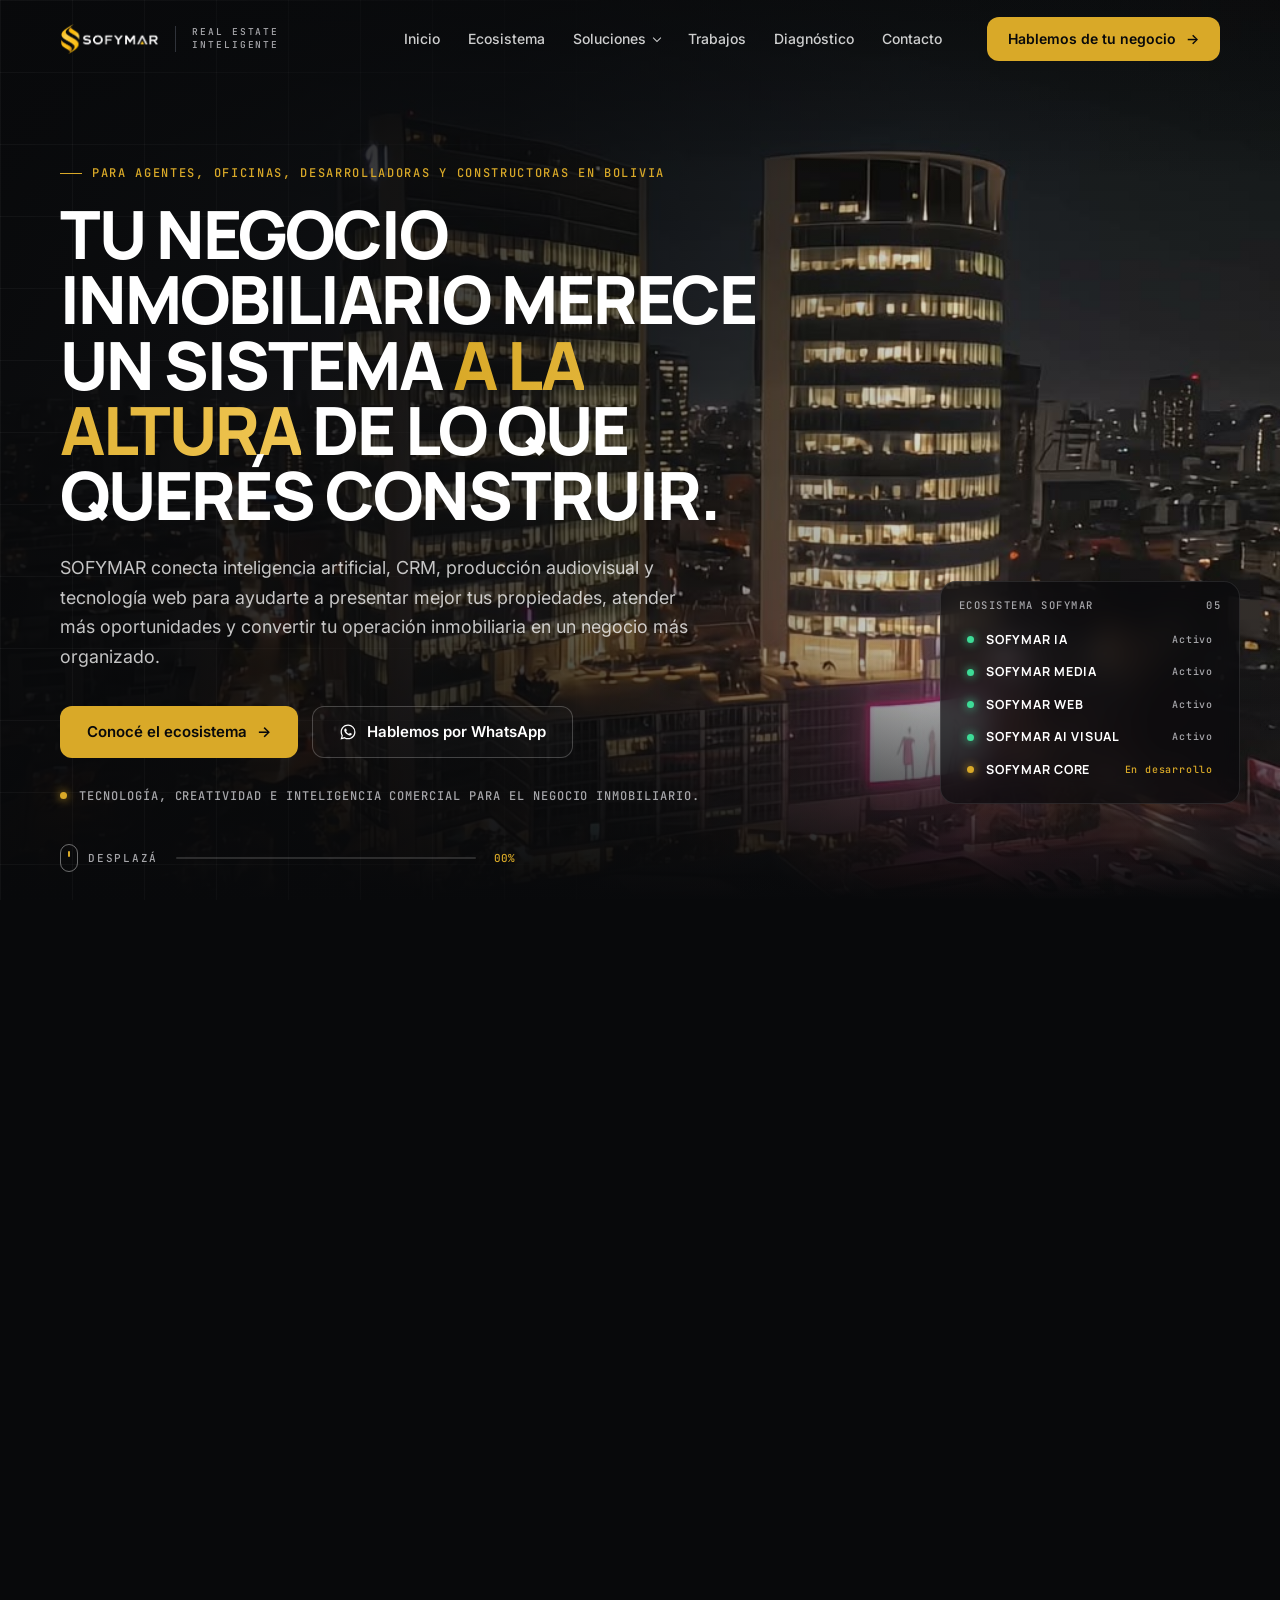
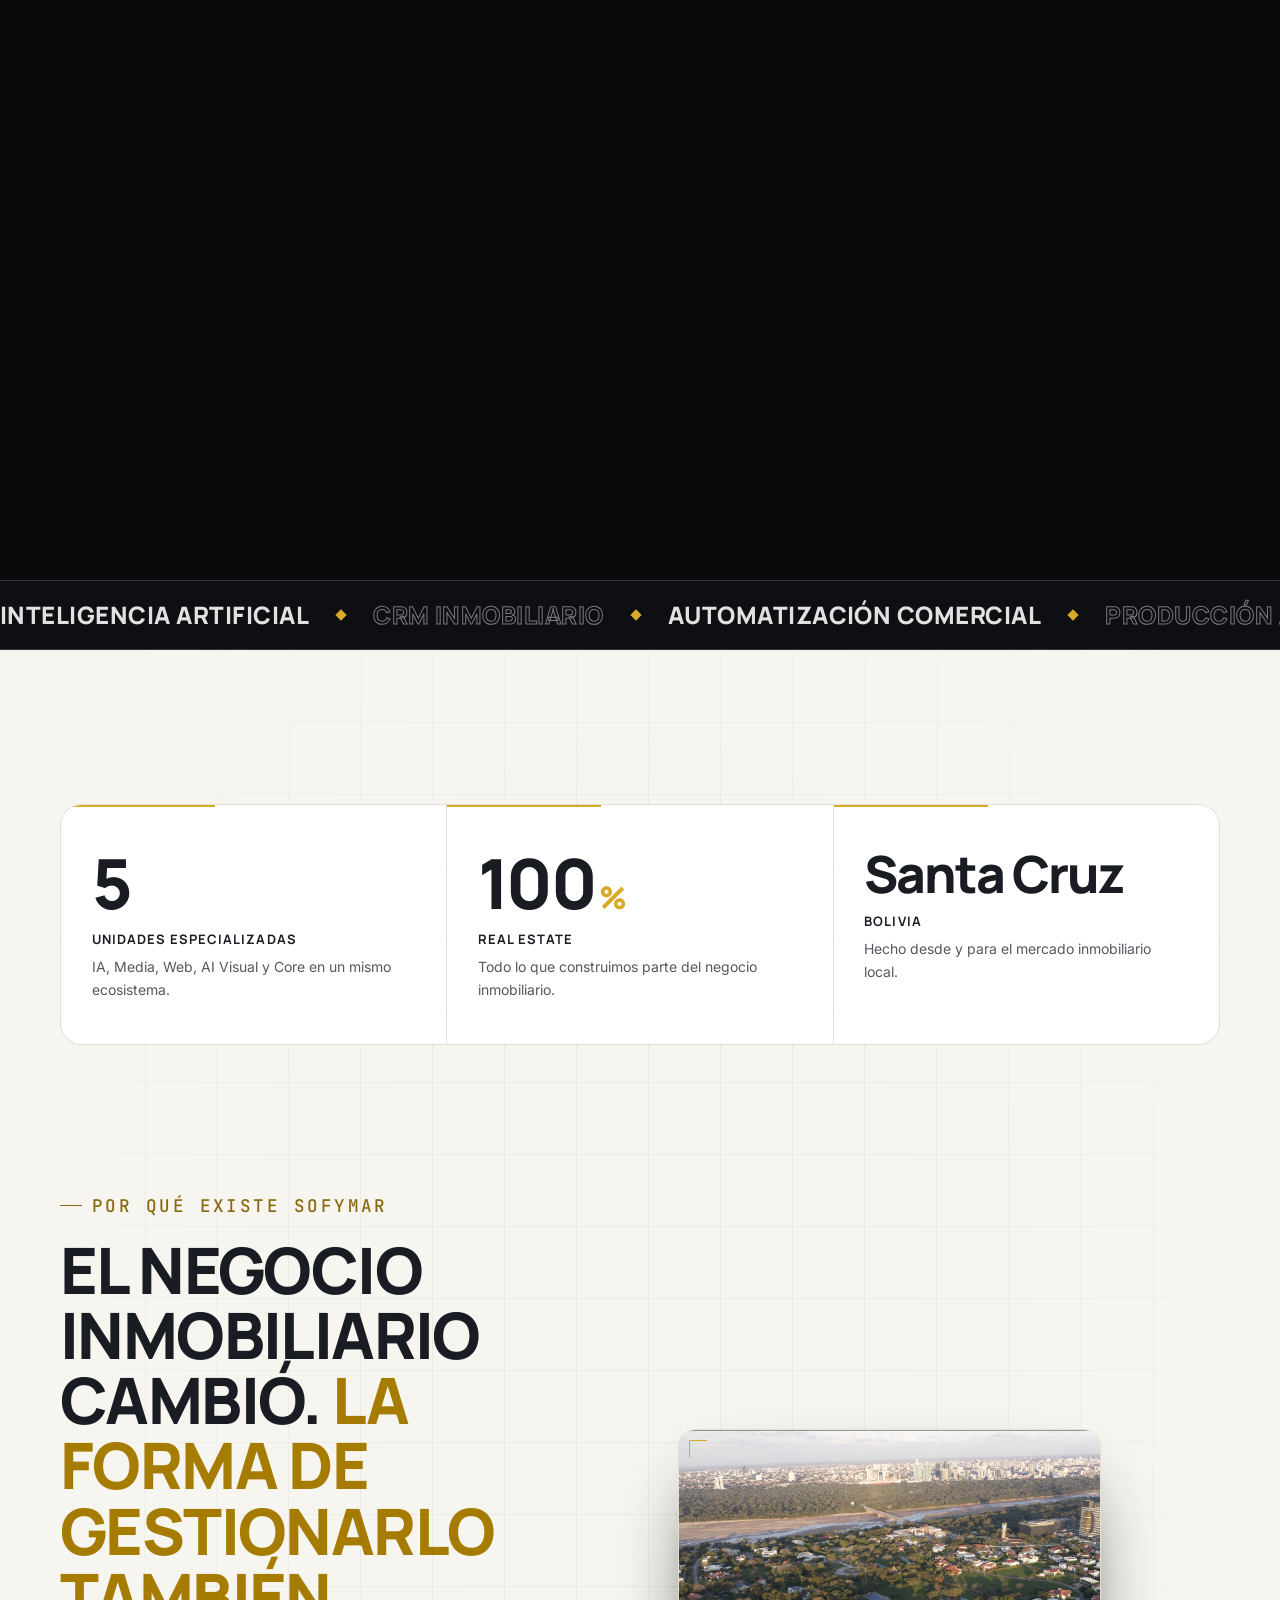
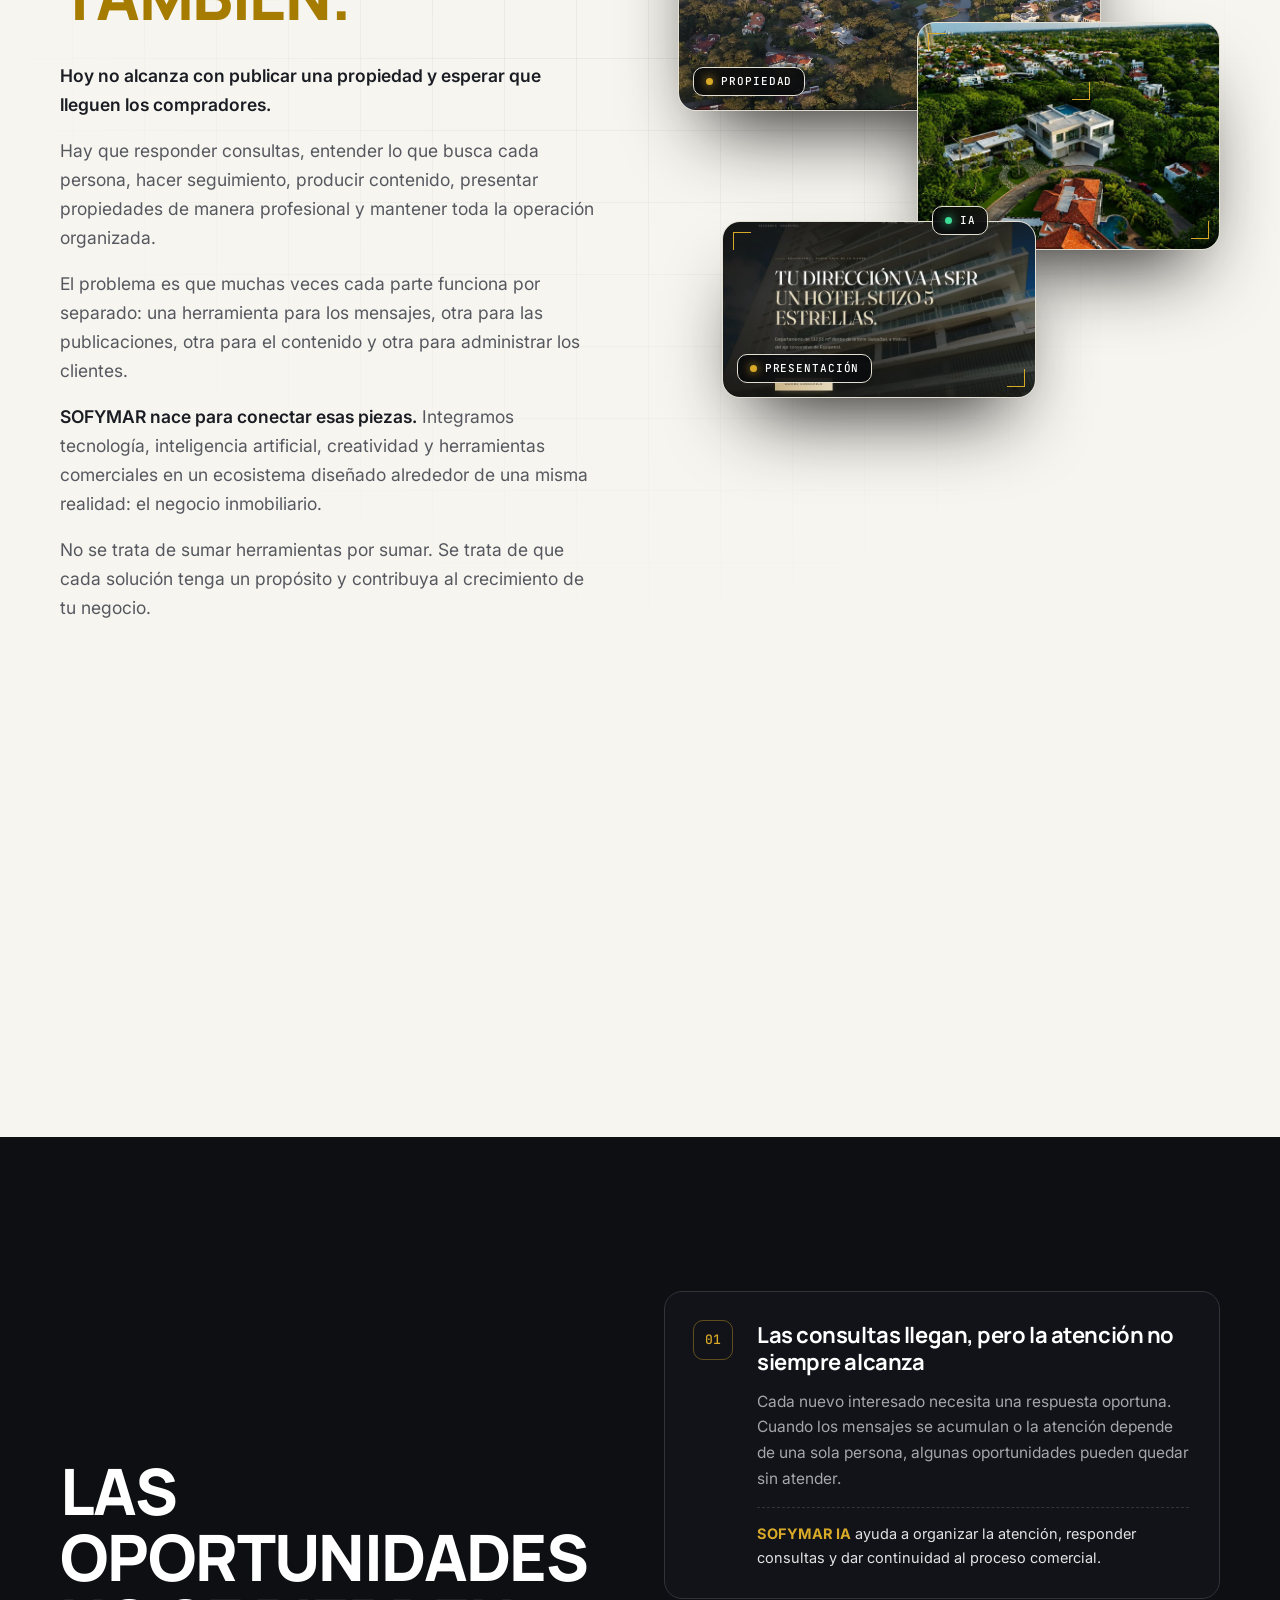
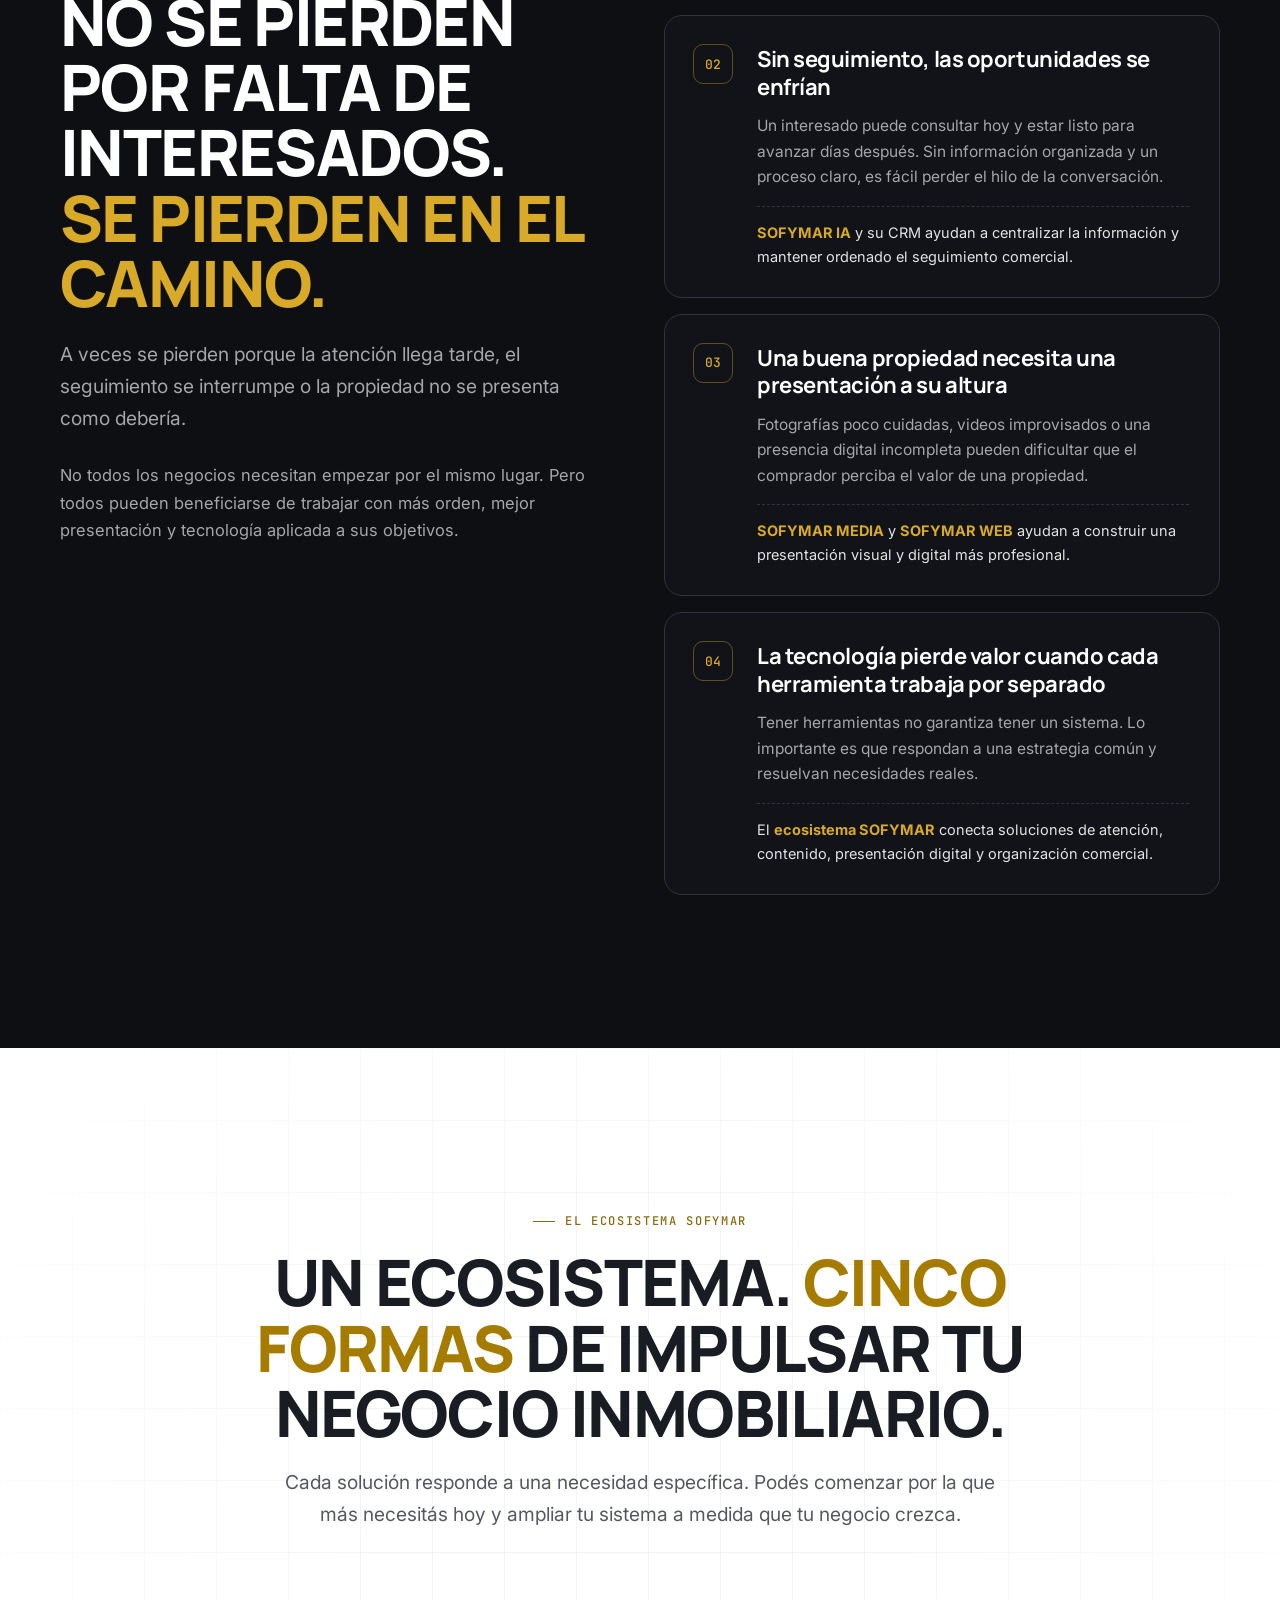
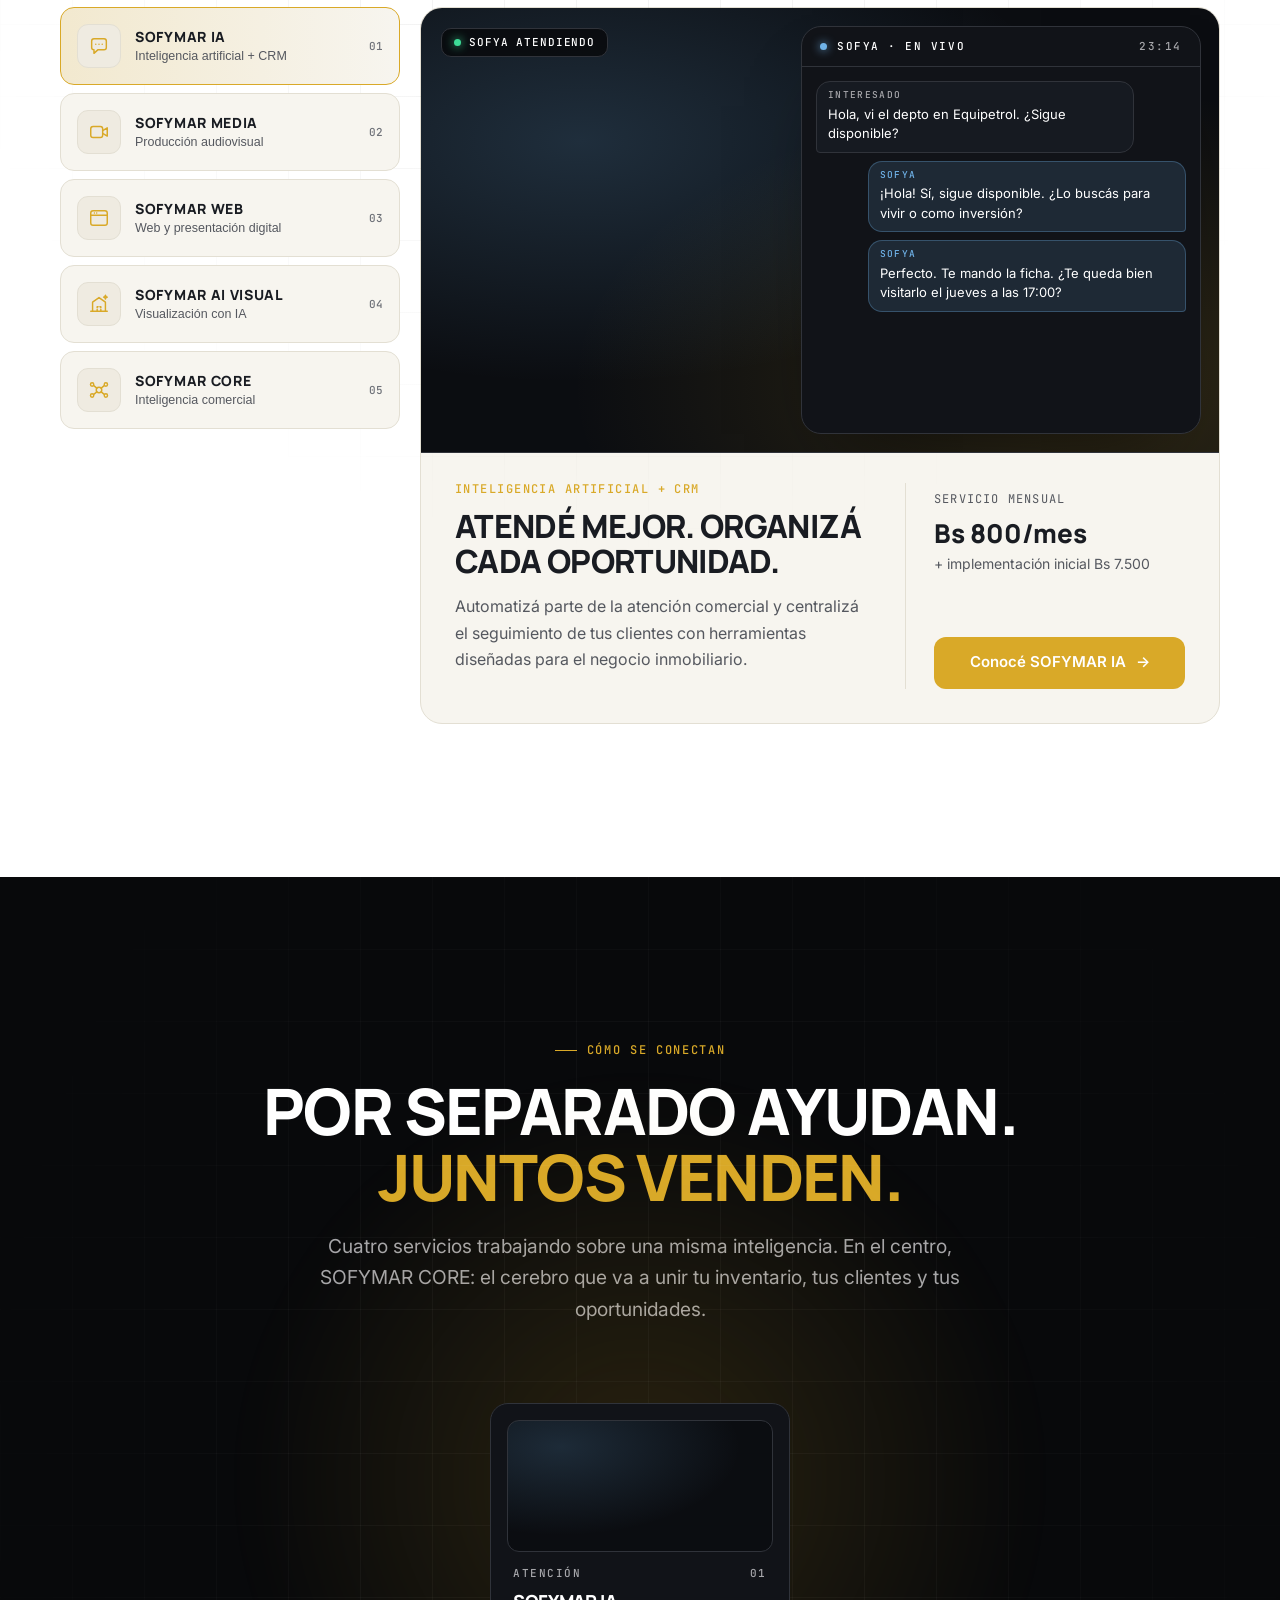
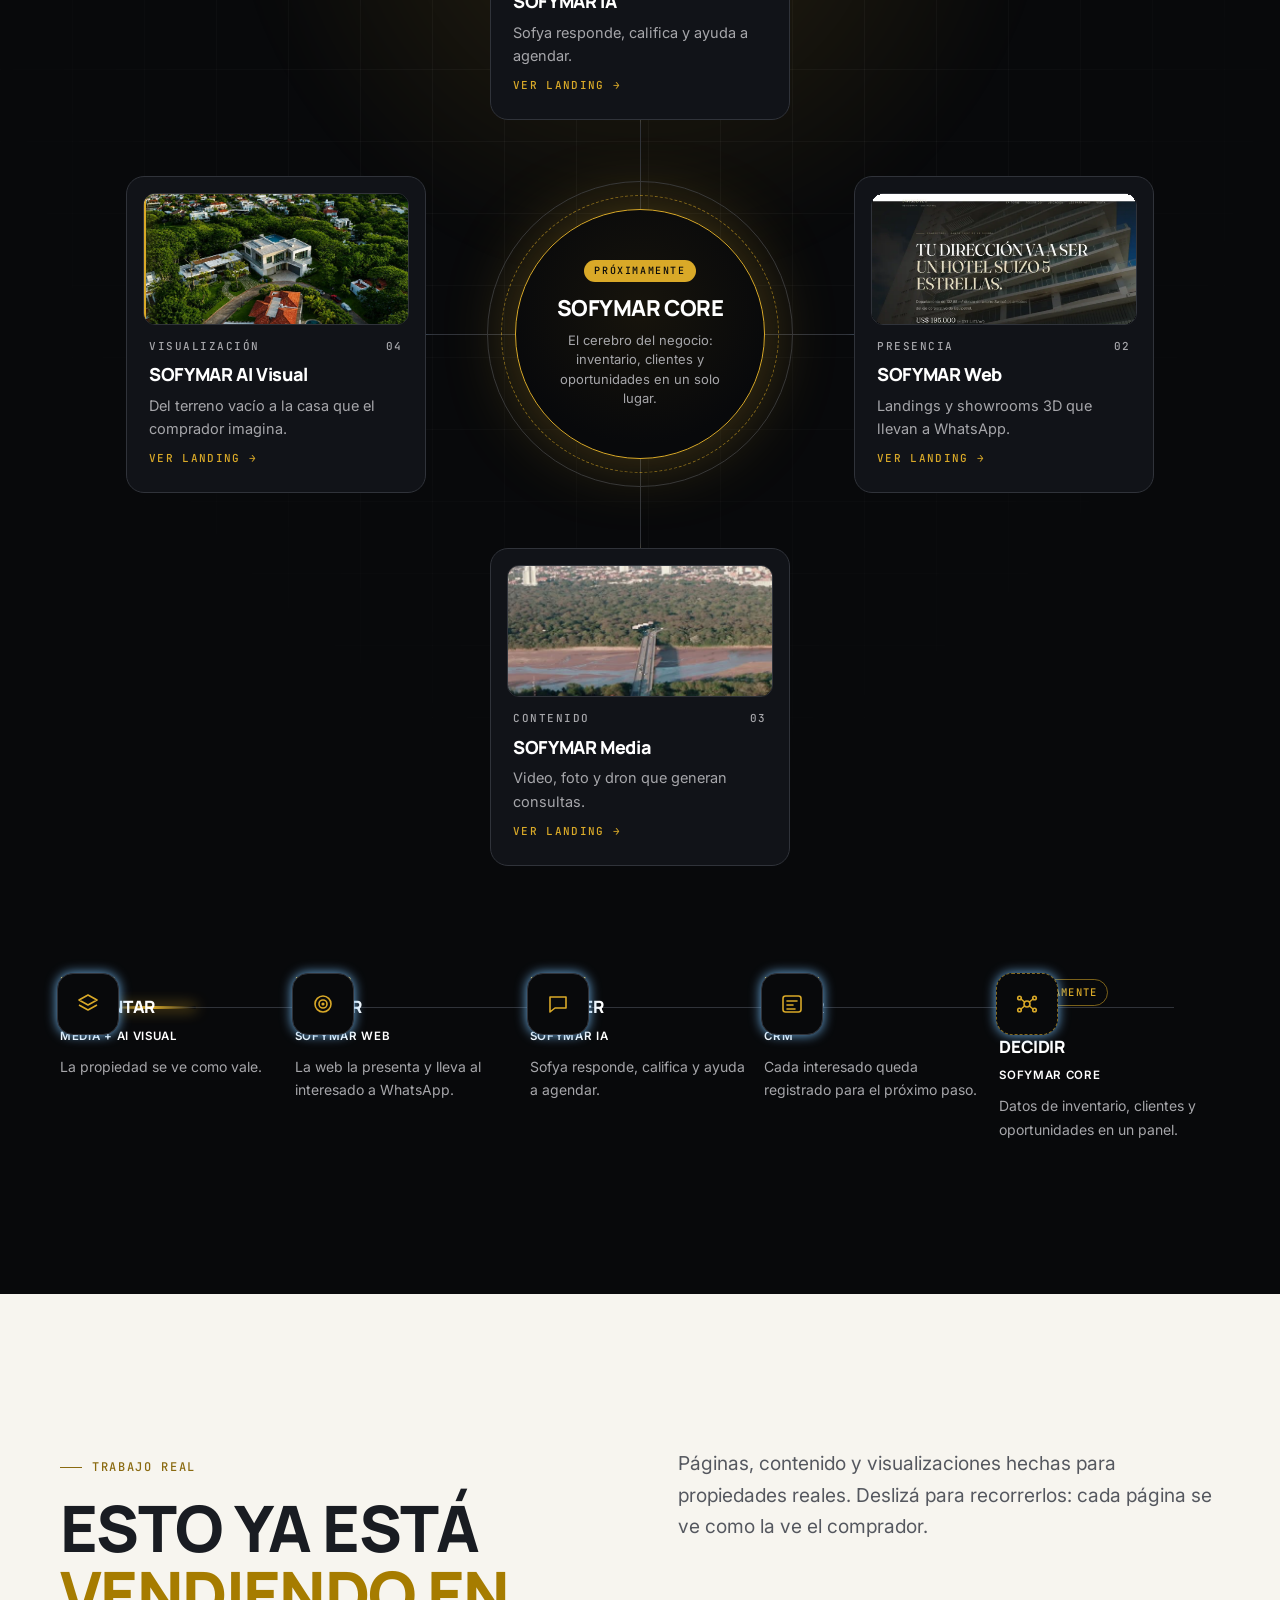
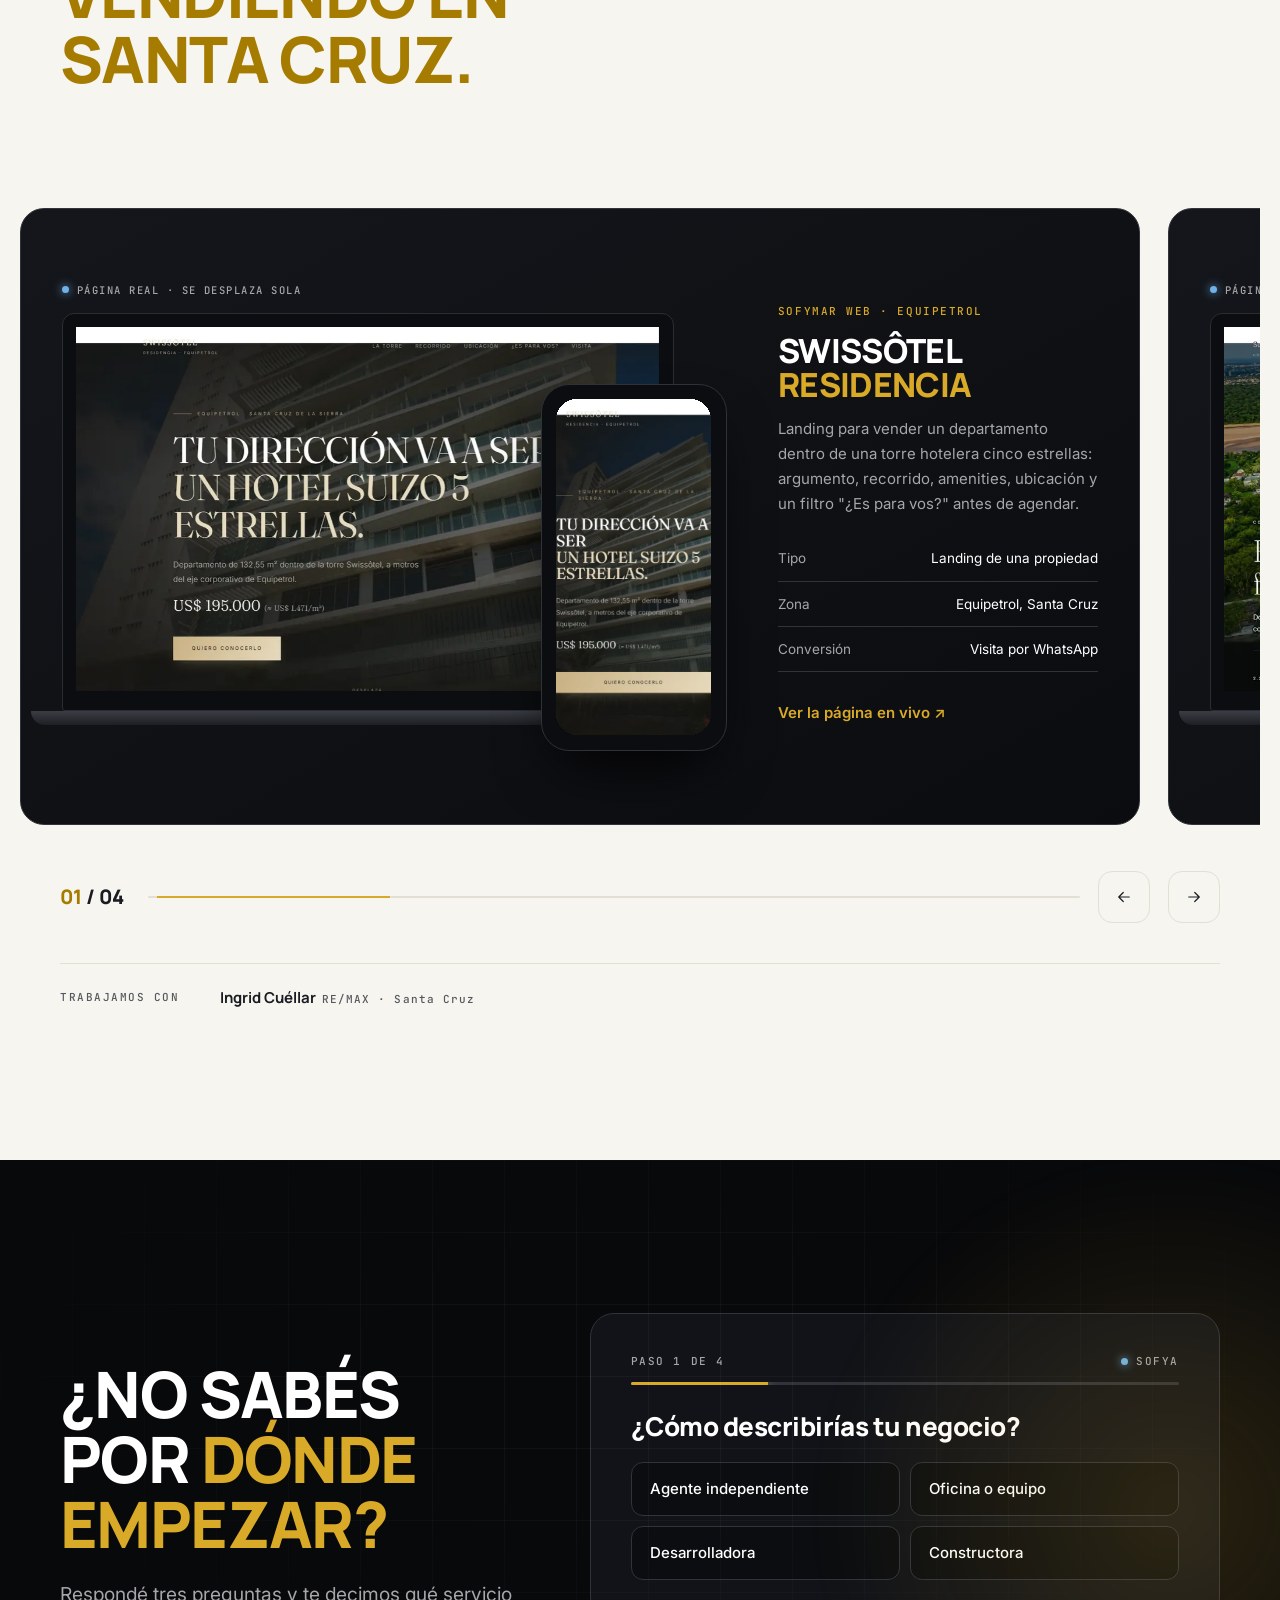
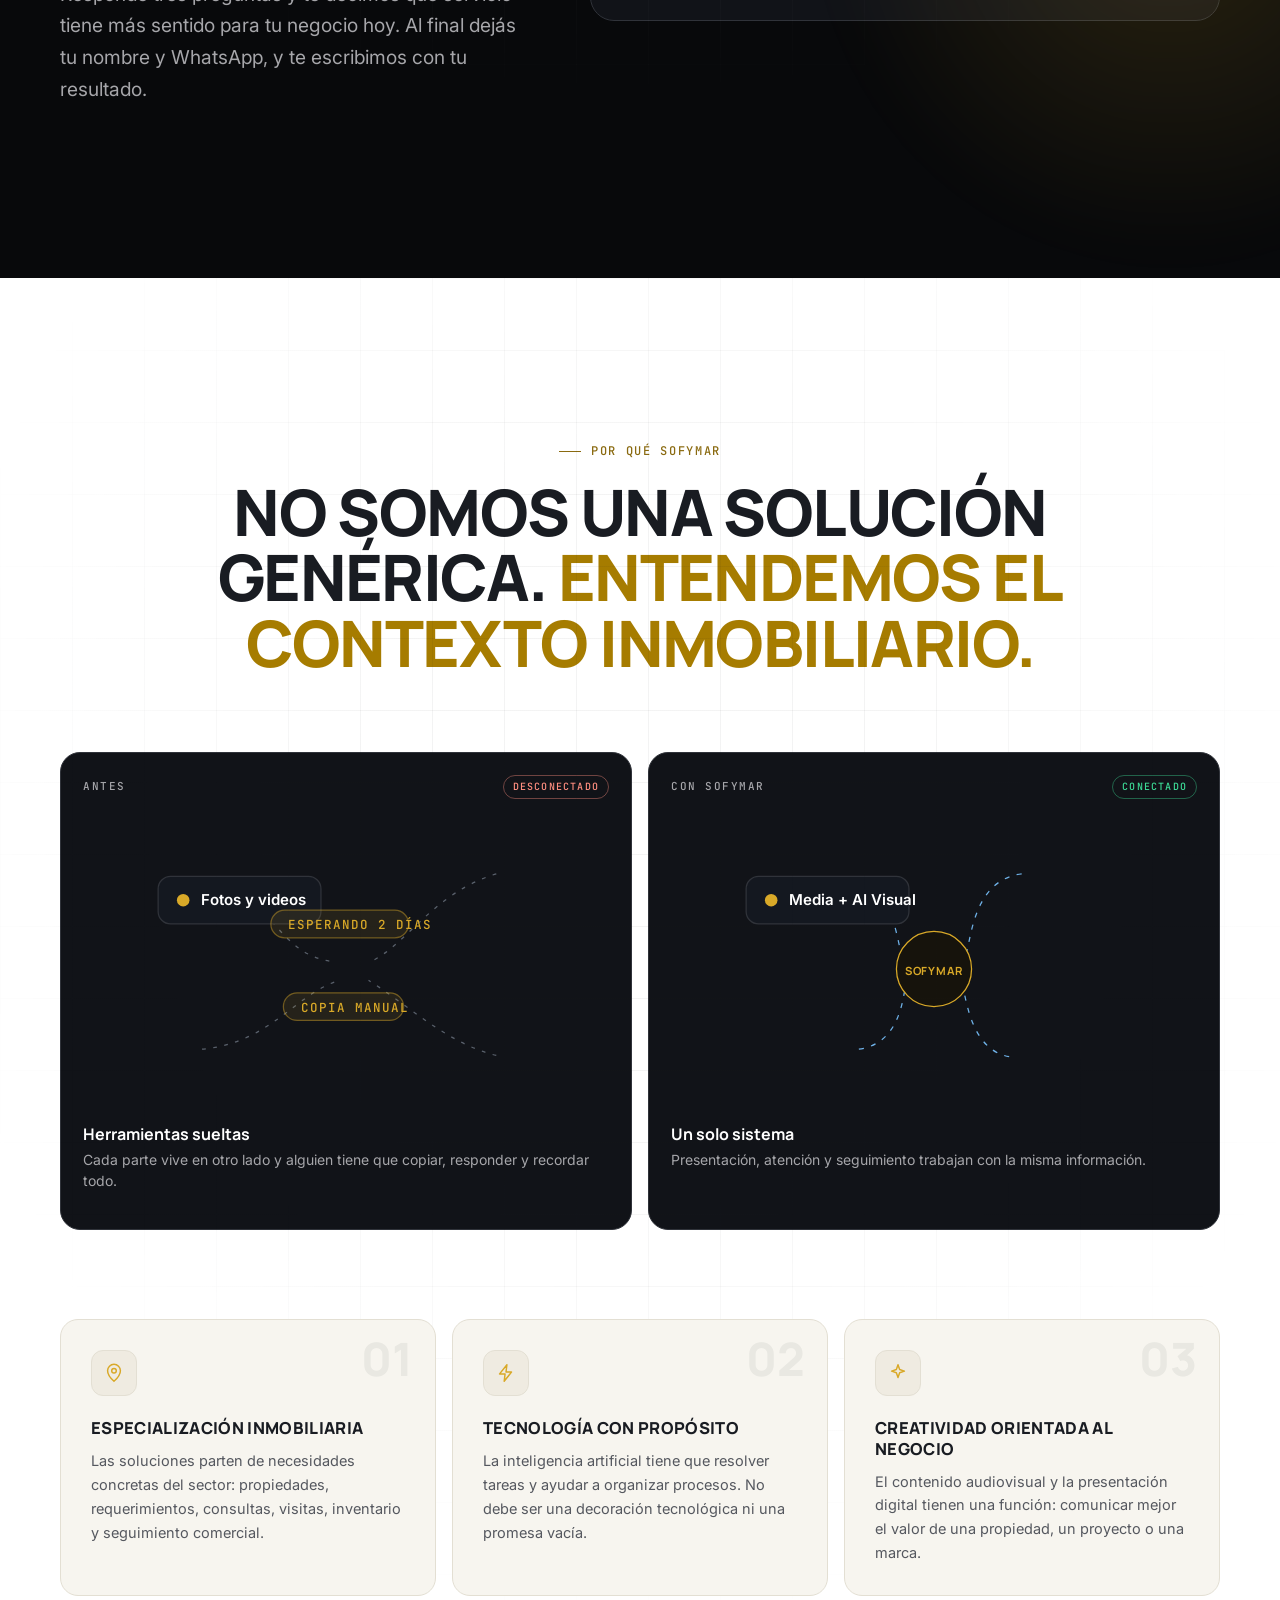
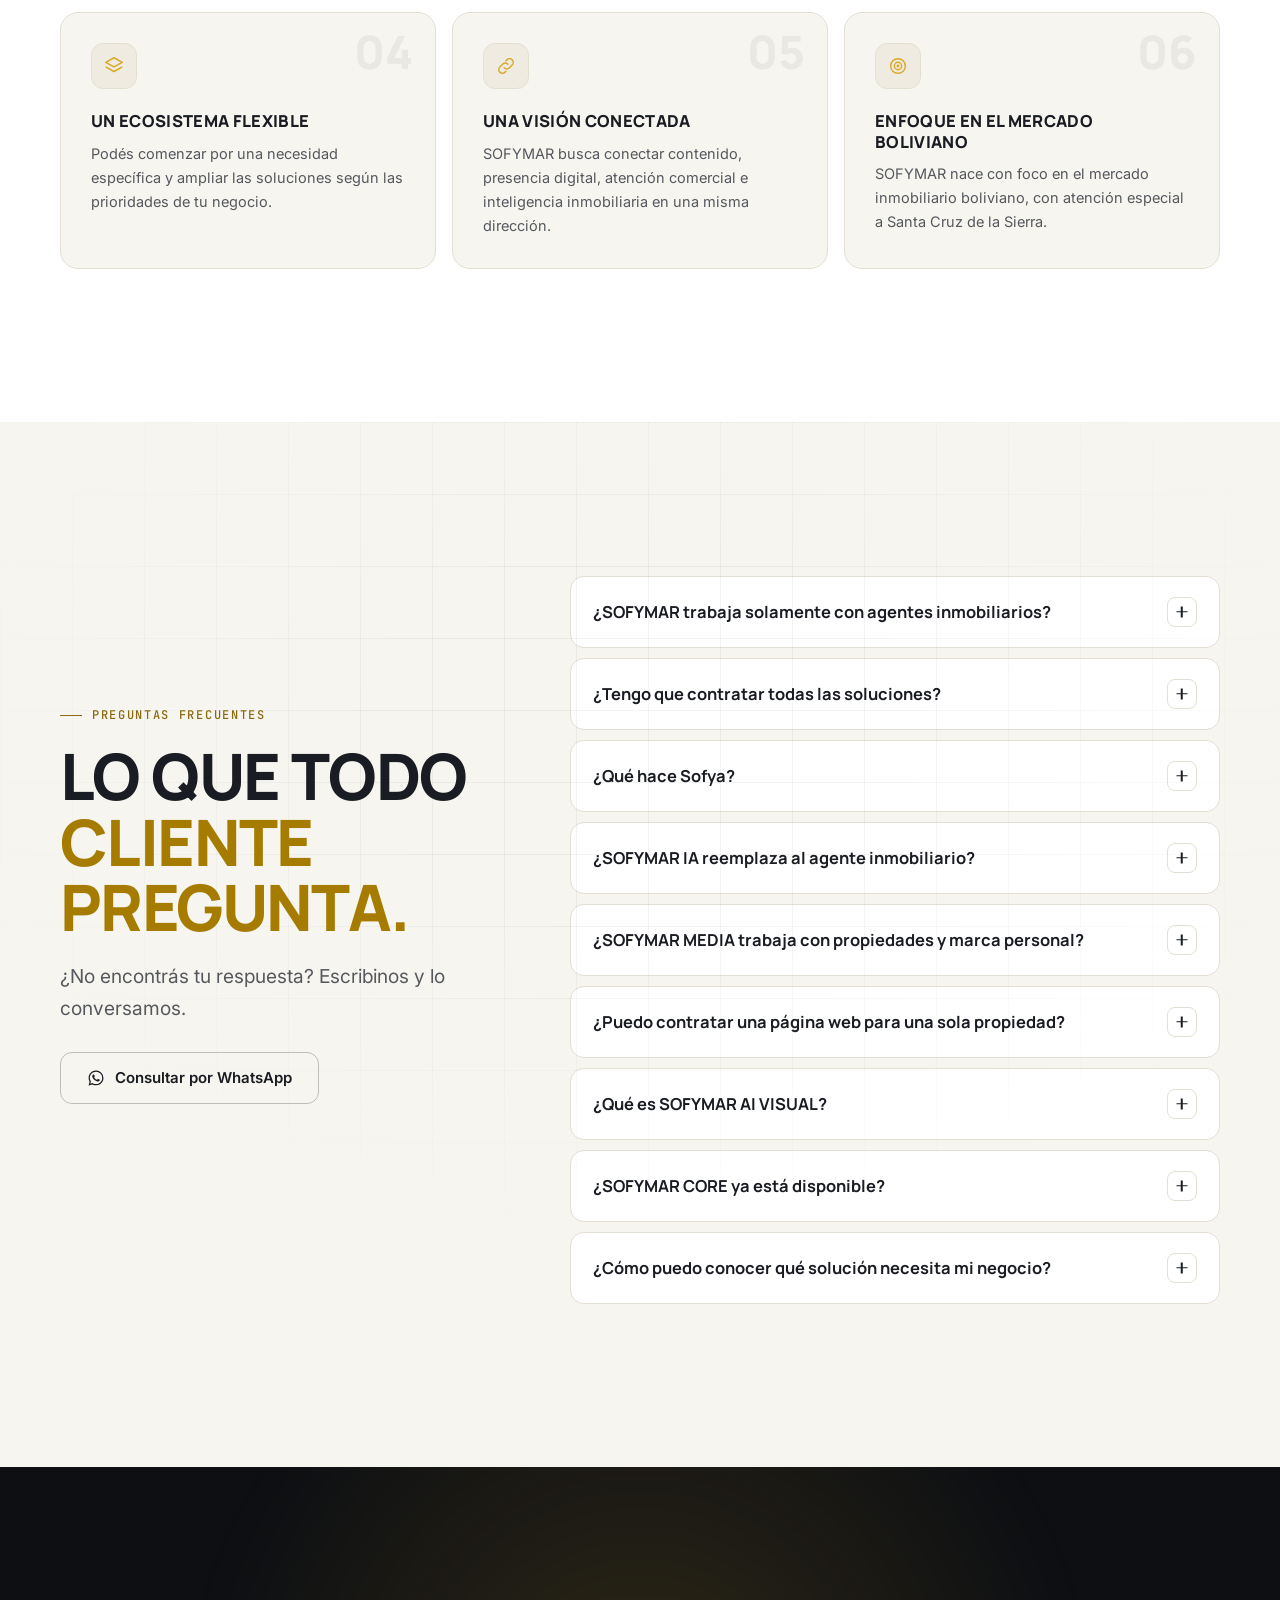
==== index.html @ 745413d5 "Actualiza el sitio y los archivos de la web SOFYMAR Co-Authored-By: Claude Sonnet 5.5 <noreply@anthr" ====
<!doctype html>
<html lang="es-BO">
<head>
<meta name="robots" content="noindex, nofollow">
<meta charset="utf-8">
<meta name="viewport" content="width=device-width, initial-scale=1">
<title>SOFYMAR | Inteligencia Artificial, Marketing y Tecnología Inmobiliaria</title>
<meta name="description" content="Descubrí SOFYMAR: inteligencia artificial, CRM, producción audiovisual, páginas web y soluciones digitales para agentes, oficinas y desarrolladoras inmobiliarias en Bolivia.">
<meta name="theme-color" content="#08090B">
<link rel="icon" type="image/png" href="assets/favicon.png">
<link rel="apple-touch-icon" href="assets/apple-touch-icon.png">
<meta property="og:type" content="website">
<meta property="og:locale" content="es_BO">
<meta property="og:site_name" content="SOFYMAR">
<meta property="og:title" content="SOFYMAR | Inteligencia Artificial, Marketing y Tecnología Inmobiliaria">
<meta property="og:description" content="Descubrí SOFYMAR: inteligencia artificial, CRM, producción audiovisual, páginas web y soluciones digitales para agentes, oficinas y desarrolladoras inmobiliarias en Bolivia.">
<meta property="og:image" content="assets/og-sofymar.jpg">
<meta name="twitter:card" content="summary_large_image">
<!-- PENDIENTE: con dominio, agregar <link rel="canonical"> y og:url; og:image absoluta -->
<link rel="preconnect" href="https://fonts.googleapis.com">
<link rel="preconnect" href="https://fonts.gstatic.com" crossorigin>
<link href="https://fonts.googleapis.com/css2?family=Inter:wght@400;500;600&family=JetBrains+Mono:wght@500&family=Manrope:wght@500;600;700;800&display=swap" rel="stylesheet">
<link rel="stylesheet" href="assets/sofymar-v2.css">
<link rel="stylesheet" href="assets/sofymar-extra.css">
<link rel="preload" as="image" href="assets/hero-edificio-poster.jpg">
</head>
<body>
<a class="skip" href="#contenido">Saltar al contenido</a>
<svg width="0" height="0" style="position:absolute" aria-hidden="true"><defs>
  <symbol id="i-wa" viewBox="0 0 24 24"><path fill="currentColor" d="M12.04 2C6.58 2 2.13 6.45 2.13 11.91c0 1.75.46 3.45 1.32 4.95L2.05 22l5.25-1.38a9.9 9.9 0 0 0 4.74 1.21h.01c5.46 0 9.91-4.45 9.91-9.91A9.85 9.85 0 0 0 12.04 2Zm0 18.15h-.01a8.2 8.2 0 0 1-4.19-1.150l-.3-.18-3.12.82.83-3.04-.2-.31a8.23 8.23 0 0 1-1.26-4.38c0-4.54 3.7-8.24 8.25-8.24a8.2 8.2 0 0 1 8.24 8.25c0 4.54-3.7 8.23-8.24 8.23Zm4.52-6.16c-.25-.12-1.47-.72-1.690-.81-.23-.08-.39-.12-.56.12-.17.25-.64.81-.78.97-.14.17-.29.19-.54.06-.25-.12-1.05-.39-1.99-1.23-.74-.66-1.23-1.47-1.38-1.72-.14-.25-.02-.38.11-.51.11-.11.25-.29.37-.43.12-.15.17-.25.25-.41.08-.17.04-.31-.02-.43-.06-.12-.56-1.34-.76-1.84-.2-.48-.41-.42-.56-.43h-.48a.92.92 0 0 0-.66.31c-.23.25-.87.85-.87 2.07 0 1.22.89 2.4 1.01 2.56.12.17 1.75 2.67 4.24 3.74.59.26 1.050.41 1.41.52.59.19 1.13.16 1.56.1.48-.07 1.47-.6 1.67-1.18.21-.58.21-1.07.14-1.18-.06-.1-.22-.16-.47-.29Z"/></symbol>
  <symbol id="i-check" viewBox="0 0 24 24"><path fill="none" stroke="currentColor" stroke-width="2" stroke-linecap="round" stroke-linejoin="round" d="m5 12.5 4.2 4.2L19 7"/></symbol>
  <symbol id="i-x" viewBox="0 0 24 24"><path fill="none" stroke="currentColor" stroke-width="2" stroke-linecap="round" d="M7 7l10 10M17 7 7 17"/></symbol>
  <symbol id="i-ia" viewBox="0 0 24 24"><g fill="none" stroke="currentColor" stroke-width="1.6" stroke-linecap="round" stroke-linejoin="round"><path d="M4 6.5A2.5 2.5 0 0 1 6.5 4h11A2.5 2.5 0 0 1 20 6.5v7a2.5 2.5 0 0 1-2.5 2.5H11l-4.5 4v-4A2.5 2.5 0 0 1 4 13.5Z"/><path d="M8.5 10h.01M12 10h.01M15.5 10h.01"/></g></symbol>
  <symbol id="i-media" viewBox="0 0 24 24"><g fill="none" stroke="currentColor" stroke-width="1.6" stroke-linecap="round" stroke-linejoin="round"><rect x="3" y="6" width="13" height="12" rx="2.5"/><path d="m16 10.5 5-3v9l-5-3"/></g></symbol>
  <symbol id="i-web" viewBox="0 0 24 24"><g fill="none" stroke="currentColor" stroke-width="1.6" stroke-linecap="round" stroke-linejoin="round"><rect x="3" y="4" width="18" height="16" rx="2.5"/><path d="M3 9h18M7 6.5h.01M9.5 6.5h.01"/></g></symbol>
  <symbol id="i-visual" viewBox="0 0 24 24"><g fill="none" stroke="currentColor" stroke-width="1.6" stroke-linecap="round" stroke-linejoin="round"><path d="M3 20h18M5 20V10l7-5 7 5v10"/><path d="M10 20v-5h4v5" stroke-dasharray="2 2"/><path d="M19 2.5l.6 1.4 1.4.6-1.4.6-.6 1.4-.6-1.4L17 4.5l1.4-.6Z"/></g></symbol>
  <symbol id="i-core" viewBox="0 0 24 24"><g fill="none" stroke="currentColor" stroke-width="1.6" stroke-linecap="round" stroke-linejoin="round"><circle cx="12" cy="12" r="3"/><circle cx="4.5" cy="6" r="1.8"/><circle cx="19.5" cy="6" r="1.8"/><circle cx="4.5" cy="18" r="1.8"/><circle cx="19.5" cy="18" r="1.8"/><path d="m6 7 3.6 3M18 7l-3.6 3M6 17l3.6-3M18 17l-3.6-3"/></g></symbol>
  <symbol id="i-shield" viewBox="0 0 24 24"><g fill="none" stroke="currentColor" stroke-width="1.6" stroke-linecap="round" stroke-linejoin="round"><path d="M12 3 5 6v5.5c0 4.3 3 7.7 7 9.5 4-1.8 7-5.2 7-9.5V6Z"/><path d="m9 12 2 2 4-4"/></g></symbol>
  <symbol id="i-land" viewBox="0 0 24 24"><g fill="none" stroke="currentColor" stroke-width="1.6" stroke-linecap="round" stroke-linejoin="round"><path d="M3 19 9 9l4 6 3-4 5 8Z"/><circle cx="17" cy="6" r="2"/></g></symbol>
  <symbol id="i-sofa" viewBox="0 0 24 24"><g fill="none" stroke="currentColor" stroke-width="1.6" stroke-linecap="round" stroke-linejoin="round"><path d="M5 11V8a3 3 0 0 1 3-3h8a3 3 0 0 1 3 3v3"/><path d="M3 13a2 2 0 0 1 4 0v2h10v-2a2 2 0 0 1 4 0v5H3Z"/><path d="M5 18v2M19 18v2"/></g></symbol>
  <symbol id="i-proj" viewBox="0 0 24 24"><g fill="none" stroke="currentColor" stroke-width="1.6" stroke-linecap="round" stroke-linejoin="round"><path d="M4 20V8l8-4 8 4v12"/><path d="M4 20h16M9 20v-6h6v6M8 10h.01M12 10h.01M16 10h.01"/></g></symbol>
  <symbol id="i-target" viewBox="0 0 24 24"><g fill="none" stroke="currentColor" stroke-width="1.6"><circle cx="12" cy="12" r="8"/><circle cx="12" cy="12" r="4"/><circle cx="12" cy="12" r=".8" fill="currentColor"/></g></symbol>
  <symbol id="i-bolt" viewBox="0 0 24 24"><path fill="none" stroke="currentColor" stroke-width="1.6" stroke-linejoin="round" d="M13 3 5 13h6l-1 8 8-10h-6Z"/></symbol>
  <symbol id="i-spark" viewBox="0 0 24 24"><path fill="none" stroke="currentColor" stroke-width="1.6" stroke-linejoin="round" d="M12 3l1.8 5.2L19 10l-5.2 1.8L12 17l-1.8-5.2L5 10l5.2-1.8Z"/></symbol>
  <symbol id="i-layers" viewBox="0 0 24 24"><g fill="none" stroke="currentColor" stroke-width="1.6" stroke-linejoin="round"><path d="m12 3 9 5-9 5-9-5Z"/><path d="m3 13 9 5 9-5"/></g></symbol>
  <symbol id="i-link" viewBox="0 0 24 24"><g fill="none" stroke="currentColor" stroke-width="1.6" stroke-linecap="round"><path d="M10 14a4 4 0 0 0 5.7 0l3-3a4 4 0 0 0-5.7-5.7l-1 1"/><path d="M14 10a4 4 0 0 0-5.7 0l-3 3a4 4 0 0 0 5.7 5.7l1-1"/></g></symbol>
  <symbol id="i-pin" viewBox="0 0 24 24"><g fill="none" stroke="currentColor" stroke-width="1.6"><path d="M12 21s-7-6.2-7-11.5A7 7 0 0 1 19 9.5C19 14.8 12 21 12 21Z"/><circle cx="12" cy="9.5" r="2.5"/></g></symbol>
  <symbol id="i-msg" viewBox="0 0 24 24"><g fill="none" stroke="currentColor" stroke-width="1.6" stroke-linejoin="round"><path d="M4 5h16v11H9l-5 4Z"/></g></symbol>
  <symbol id="i-crm" viewBox="0 0 24 24"><g fill="none" stroke="currentColor" stroke-width="1.6" stroke-linecap="round"><rect x="3" y="4" width="18" height="16" rx="2.5"/><path d="M7 9h10M7 13h6M7 17h8"/></g></symbol>
  <symbol id="i-l" viewBox="0 0 24 24"><path fill="none" stroke="currentColor" stroke-width="1.6" stroke-linecap="round" stroke-linejoin="round" d="M19 12H5m6-6-6 6 6 6"/></symbol>
  <symbol id="i-r" viewBox="0 0 24 24"><path fill="none" stroke="currentColor" stroke-width="1.6" stroke-linecap="round" stroke-linejoin="round" d="M5 12h14m-6-6 6 6-6 6"/></symbol>
</defs></svg>

<header class="hdr" id="hdr">
  <div class="wrap hdr-in">
    <a class="brand" href="index.html" aria-label="SOFYMAR — inicio">
      <img src="assets/sofymar-logo-transparente.webp" alt="SOFYMAR" width="1626" height="524">
      <span class="d">REAL ESTATE<br>INTELIGENTE</span>
    </a>
    <nav class="nav" aria-label="Principal">
      <a href="index.html">Inicio</a>
      <a href="#ecosistema">Ecosistema</a>
      <div class="dd" id="dd">
        <button type="button" aria-expanded="false" aria-controls="dd-menu">Soluciones</button>
        <div class="dd-menu" id="dd-menu">
          <a href="ia.html"><span class="i"><svg aria-hidden="true"><use href="#i-ia"/></svg></span><strong>SOFYMAR IA</strong><span>Inteligencia artificial + CRM</span></a>
          <a href="media.html"><span class="i"><svg aria-hidden="true"><use href="#i-media"/></svg></span><strong>SOFYMAR MEDIA</strong><span>Producción audiovisual</span></a>
          <a href="web.html"><span class="i"><svg aria-hidden="true"><use href="#i-web"/></svg></span><strong>SOFYMAR WEB</strong><span>Landings, webs y showrooms 3D</span></a>
          <a href="ai-visual.html"><span class="i"><svg aria-hidden="true"><use href="#i-visual"/></svg></span><strong>SOFYMAR AI VISUAL</strong><span>Visualización con IA generativa</span></a>
          <a href="core.html" class="wide"><span class="i"><svg aria-hidden="true"><use href="#i-core"/></svg></span><strong>SOFYMAR CORE · EN DESARROLLO</strong><span>Inteligencia comercial inmobiliaria</span></a>
        </div>
      </div>
      <a href="#trabajos">Trabajos</a>
      <a href="#diagnostico">Diagnóstico</a>
      <a href="#contacto">Contacto</a>
    </nav>
    <a class="btn btn-gold btn-desk" data-wa="general" data-event="cta_header" href="https://wa.me/59177192180" target="_blank" rel="noopener">Hablemos de tu negocio <span class="arr" aria-hidden="true">→</span></a>
    <button class="burger" id="burger" type="button" aria-label="Abrir menú" aria-expanded="false" aria-controls="mnav"><span></span><span></span><span></span></button>
  </div>
</header>
<nav class="mnav" id="mnav" aria-label="Menú móvil">
  <a href="index.html">Inicio</a>
  <a href="#ecosistema">Ecosistema</a>
  <div class="sub">
    <a href="ia.html">SOFYMAR IA</a><a href="media.html">SOFYMAR MEDIA</a><a href="web.html">SOFYMAR WEB</a><a href="ai-visual.html">SOFYMAR AI VISUAL</a><a href="core.html">SOFYMAR CORE</a>
  </div>
  <a href="#trabajos">Trabajos</a>
  <a href="#diagnostico">Diagnóstico</a>
  <a href="#contacto">Contacto</a>
  <a class="btn btn-gold" data-wa="general" href="https://wa.me/59177192180" target="_blank" rel="noopener">Hablemos de tu negocio <span class="arr" aria-hidden="true">→</span></a>
</nav>


<main id="contenido">

<section class="hero" id="inicio" aria-label="Presentación">
  <div class="hero-sticky">
    <img class="poster" src="assets/hero-edificio-poster.jpg" alt="" aria-hidden="true">
    <video id="heroVideo" muted playsinline preload="auto" poster="assets/hero-edificio-poster.jpg" aria-label="Timeline de un edificio corporativo, de noche a día"
           data-desktop="assets/hero-edificio-timeline.mp4" data-mobile="assets/hero-edificio-timeline-movil.mp4"></video>
    <div class="hero-shade"></div>
    <div class="hero-grid"></div>

    <div class="hero-content">
      <div class="wrap">
        <div class="hero-copy">
          <p class="tag">Para agentes, oficinas, desarrolladoras y constructoras en Bolivia</p>
          <h1 class="h1">Tu negocio inmobiliario merece un sistema <span class="o">a la altura</span> de lo que querés construir.</h1>
          <p class="hero-sub">SOFYMAR conecta inteligencia artificial, CRM, producción audiovisual y tecnología web para ayudarte a presentar mejor tus propiedades, atender más oportunidades y convertir tu operación inmobiliaria en un negocio más organizado.</p>
          <div class="btn-row">
            <a class="btn btn-gold" href="#ecosistema">Conocé el ecosistema <span class="arr" aria-hidden="true">→</span></a>
            <a class="btn btn-line" data-wa="general" href="https://wa.me/59177192180" target="_blank" rel="noopener"><svg class="wa-ico" aria-hidden="true"><use href="#i-wa"/></svg>Hablemos por WhatsApp</a>
          </div>
          <p class="hero-sup"><span class="dot pulse"></span>Tecnología, creatividad e inteligencia comercial para el negocio inmobiliario.</p>
        </div>
      </div>
    </div>

    <aside class="hero-hud" aria-label="Unidades del ecosistema">
      <div class="t"><span>Ecosistema SOFYMAR</span><span>05</span></div>
      <ul>
        <li><a href="ia.html"><span class="dot g"></span>SOFYMAR IA<em>Activo</em></a></li>
        <li><a href="media.html"><span class="dot g"></span>SOFYMAR MEDIA<em>Activo</em></a></li>
        <li><a href="web.html"><span class="dot g"></span>SOFYMAR WEB<em>Activo</em></a></li>
        <li><a href="ai-visual.html"><span class="dot g"></span>SOFYMAR AI VISUAL<em>Activo</em></a></li>
        <li><a href="core.html"><span class="dot pulse"></span>SOFYMAR CORE<em class="dev">En desarrollo</em></a></li>
      </ul>
    </aside>

    <div class="hero-meta">
      <div class="wrap">
        <div class="hint"><span class="m" aria-hidden="true"></span>Desplazá</div>
        <div class="progress" aria-hidden="true"><i id="heroProgress"></i></div>
        <span id="pct" aria-hidden="true">00%</span>
      </div>
    </div>
  </div>
</section>

<div class="marquee" aria-hidden="true">
  <div class="track">
    <span>Inteligencia artificial</span><span class="ol">CRM inmobiliario</span><span>Automatización comercial</span><span class="ol">Producción audiovisual</span><span>Tomas con dron</span><span class="ol">Landing pages</span><span>Showrooms virtuales 3D</span><span class="ol">Visualización con IA</span><span>Inteligencia comercial</span>
    <span>Inteligencia artificial</span><span class="ol">CRM inmobiliario</span><span>Automatización comercial</span><span class="ol">Producción audiovisual</span><span>Tomas con dron</span><span class="ol">Landing pages</span><span>Showrooms virtuales 3D</span><span class="ol">Visualización con IA</span><span>Inteligencia comercial</span>
  </div>
</div>

<section class="sec grid-bg lt" id="vision" aria-labelledby="t-vision">
  <div class="glow" style="width:700px;height:700px;left:-260px;top:-120px"></div>
  <div class="wrap">
    <!-- CIFRAS: solo datos del propio sistema. Confirmar antes de publicar. -->
    <div class="stats stg" id="stats" style="grid-template-columns:repeat(3,minmax(0,1fr))">
      <div class="stat"><p class="n"><span data-count="5">5</span></p><p class="l">Unidades especializadas</p><p class="s">IA, Media, Web, AI Visual y Core en un mismo ecosistema.</p></div>
      <div class="stat"><p class="n"><span data-count="100">100</span><small>%</small></p><p class="l">Real estate</p><p class="s">Todo lo que construimos parte del negocio inmobiliario.</p></div>
      <div class="stat"><p class="n" style="font-size:clamp(34px,4vw,52px)">Santa Cruz</p><p class="l">Bolivia</p><p class="s">Hecho desde y para el mercado inmobiliario local.</p></div>
    </div>

    <div class="mani" style="margin-top:clamp(90px,11vw,150px)">
      <div class="mani-text">
        <p class="tag rv">Por qué existe SOFYMAR</p>
        <h2 class="big rv" id="t-vision">El negocio inmobiliario cambió. <span class="o">La forma de gestionarlo también.</span></h2>
        <div class="rv" style="margin-top:34px">
          <p><b>Hoy no alcanza con publicar una propiedad y esperar que lleguen los compradores.</b></p>
          <p>Hay que responder consultas, entender lo que busca cada persona, hacer seguimiento, producir contenido, presentar propiedades de manera profesional y mantener toda la operación organizada.</p>
          <p>El problema es que muchas veces cada parte funciona por separado: una herramienta para los mensajes, otra para las publicaciones, otra para el contenido y otra para administrar los clientes.</p>
          <p><b>SOFYMAR nace para conectar esas piezas.</b> Integramos tecnología, inteligencia artificial, creatividad y herramientas comerciales en un ecosistema diseñado alrededor de una misma realidad: el negocio inmobiliario.</p>
          <p>No se trata de sumar herramientas por sumar. Se trata de que cada solución tenga un propósito y contribuya al crecimiento de tu negocio.</p>
        </div>
      </div>
      <div class="mani-vis rv s">
        <div class="hud a"><img src="assets/colinas-aerea-laguna.webp" alt="Toma aérea con dron de Colinas del Urubó y su laguna, Santa Cruz" loading="lazy"><span class="chip"><span class="dot"></span>Propiedad</span></div>
        <div class="hud b"><img src="assets/aiv-colinas-casa-ia-mejorada.webp" alt="Visualización con IA de una casa sobre un terreno real en Colinas del Urubó" loading="lazy"><span class="chip"><span class="dot g"></span>IA</span></div>
        <div class="hud c"><img src="assets/web-swiss-portada.webp" alt="Landing Swissôtel Residencia desarrollada por SOFYMAR WEB" loading="lazy"><span class="chip"><span class="dot"></span>Presentación</span></div>
      </div>
    </div>

    <div class="statement rv">
      <p>Menos piezas desconectadas. <span class="o">Más inteligencia en cada etapa</span> del negocio inmobiliario.</p>
      <a class="btn btn-gold" href="#ecosistema">Ver el ecosistema <span class="arr" aria-hidden="true">→</span></a>
    </div>
  </div>
</section>

<section class="sec alt" id="problemas" aria-labelledby="t-prob">
  <div class="wrap prob-grid">
    <div class="sticky">
      <p class="tag rv">Lo que resolvemos</p>
      <h2 class="big rv" id="t-prob">Las oportunidades no se pierden por falta de interesados. <span class="o">Se pierden en el camino.</span></h2>
      <p class="lead rv" style="margin-top:24px">A veces se pierden porque la atención llega tarde, el seguimiento se interrumpe o la propiedad no se presenta como debería.</p>
      <p class="prob-close rv">No todos los negocios necesitan empezar por el mismo lugar. Pero todos pueden beneficiarse de trabajar con más orden, mejor presentación y tecnología aplicada a sus objetivos.</p>
    </div>
    <div class="prob-list stg">
      <article class="prob"><span class="n">01</span><h3>Las consultas llegan, pero la atención no siempre alcanza</h3><p>Cada nuevo interesado necesita una respuesta oportuna. Cuando los mensajes se acumulan o la atención depende de una sola persona, algunas oportunidades pueden quedar sin atender.</p><p class="fix"><b>SOFYMAR IA</b> ayuda a organizar la atención, responder consultas y dar continuidad al proceso comercial.</p></article>
      <article class="prob"><span class="n">02</span><h3>Sin seguimiento, las oportunidades se enfrían</h3><p>Un interesado puede consultar hoy y estar listo para avanzar días después. Sin información organizada y un proceso claro, es fácil perder el hilo de la conversación.</p><p class="fix"><b>SOFYMAR IA</b> y su CRM ayudan a centralizar la información y mantener ordenado el seguimiento comercial.</p></article>
      <article class="prob"><span class="n">03</span><h3>Una buena propiedad necesita una presentación a su altura</h3><p>Fotografías poco cuidadas, videos improvisados o una presencia digital incompleta pueden dificultar que el comprador perciba el valor de una propiedad.</p><p class="fix"><b>SOFYMAR MEDIA</b> y <b>SOFYMAR WEB</b> ayudan a construir una presentación visual y digital más profesional.</p></article>
      <article class="prob"><span class="n">04</span><h3>La tecnología pierde valor cuando cada herramienta trabaja por separado</h3><p>Tener herramientas no garantiza tener un sistema. Lo importante es que respondan a una estrategia común y resuelvan necesidades reales.</p><p class="fix">El <b>ecosistema SOFYMAR</b> conecta soluciones de atención, contenido, presentación digital y organización comercial.</p></article>
    </div>
  </div>
</section>

<section class="sec grid-bg lt-w" id="ecosistema" aria-labelledby="t-eco">
  <div class="glow" style="width:800px;height:800px;right:-300px;top:10%"></div>
  <div class="wrap">
    <div class="head center">
      <p class="tag c rv">El ecosistema SOFYMAR</p>
      <h2 class="big rv" id="t-eco">Un ecosistema. <span class="o">Cinco formas</span> de impulsar tu negocio inmobiliario.</h2>
      <p class="lead rv">Cada solución responde a una necesidad específica. Podés comenzar por la que más necesitás hoy y ampliar tu sistema a medida que tu negocio crezca.</p>
    </div>

    <div class="eco rv" data-autotabs>
      <div class="eco-tabs" role="tablist" aria-label="Unidades SOFYMAR">
        <button class="eco-tab" role="tab" id="tab-ia" aria-controls="pan-ia" aria-selected="true"><span class="i"><svg aria-hidden="true"><use href="#i-ia"/></svg></span><span><strong>SOFYMAR IA</strong><small>Inteligencia artificial + CRM</small></span><span class="k">01</span></button>
        <button class="eco-tab" role="tab" id="tab-media" aria-controls="pan-media" aria-selected="false" tabindex="-1"><span class="i"><svg aria-hidden="true"><use href="#i-media"/></svg></span><span><strong>SOFYMAR MEDIA</strong><small>Producción audiovisual</small></span><span class="k">02</span></button>
        <button class="eco-tab" role="tab" id="tab-web" aria-controls="pan-web" aria-selected="false" tabindex="-1"><span class="i"><svg aria-hidden="true"><use href="#i-web"/></svg></span><span><strong>SOFYMAR WEB</strong><small>Web y presentación digital</small></span><span class="k">03</span></button>
        <button class="eco-tab" role="tab" id="tab-aiv" aria-controls="pan-aiv" aria-selected="false" tabindex="-1"><span class="i"><svg aria-hidden="true"><use href="#i-visual"/></svg></span><span><strong>SOFYMAR AI VISUAL</strong><small>Visualización con IA</small></span><span class="k">04</span></button>
        <button class="eco-tab" role="tab" id="tab-core" aria-controls="pan-core" aria-selected="false" tabindex="-1"><span class="i"><svg aria-hidden="true"><use href="#i-core"/></svg></span><span><strong>SOFYMAR CORE</strong><small>Inteligencia comercial</small></span><span class="k">05</span></button>
      </div>

      <div style="min-width:0">
        <div class="eco-panel" role="tabpanel" id="pan-ia" aria-labelledby="tab-ia">
          <div class="vis sofya-bg"><span class="chip" style="left:20px;top:20px"><span class="dot g pulse"></span>Sofya atendiendo</span><div class="sofya compact" data-sofya aria-label="Ejemplo de conversación de Sofya con un interesado">
  <div class="sofya-h"><span class="t"><span class="live-dot"></span>SOFYA · EN VIVO</span><span>23:14</span></div>
  <ol class="sofya-chat">
    <li class="m in"><small>Interesado</small>Hola, vi el depto en Equipetrol. ¿Sigue disponible?</li>
    <li class="m out"><small>Sofya</small>¡Hola! Sí, sigue disponible. ¿Lo buscás para vivir o como inversión?</li>
    <li class="m out"><small>Sofya</small>Perfecto. Te mando la ficha. ¿Te queda bien visitarlo el jueves a las 17:00?</li>
  </ol>
  <div class="sofya-lead"><span class="lbl">Interesado calificado · ejemplo → CRM</span><dl><div><dt>Intención</dt><dd>Vivienda</dd></div><div><dt>Zona</dt><dd>Equipetrol</dd></div><div><dt>Visita</dt><dd>Jue 17:00</dd></div></dl></div>
</div>
</div>
          <div class="body">
            <div><p class="cat">Inteligencia artificial + CRM</p><h3>Atendé mejor. Organizá cada oportunidad.</h3><p>Automatizá parte de la atención comercial y centralizá el seguimiento de tus clientes con herramientas diseñadas para el negocio inmobiliario.</p></div>
            <div class="side"><div class="price-ref"><span class="mono">Servicio mensual</span><b>Bs 800/mes</b><span class="small muted">+ implementación inicial Bs 7.500</span></div><a class="btn btn-gold" href="ia.html">Conocé SOFYMAR IA <span class="arr" aria-hidden="true">→</span></a></div>
          </div>
        </div>
        <div class="eco-panel" role="tabpanel" id="pan-media" aria-labelledby="tab-media" hidden>
          <div class="vis vtrio"><span class="chip" style="left:20px;top:20px"><span class="dot pulse" style="background:#ff5a4f;box-shadow:0 0 10px #ff5a4f"></span>Formato vertical 9:16</span><div class="vp"><video muted playsinline loop preload="none" poster="assets/media-colinas-poster.jpg" data-src="assets/media-colinas-reel.mp4" data-autoview aria-label="Reel vertical con dron del terreno en Colinas del Urubó"></video><span class="t">Dron · Urubó</span></div><div class="vp"><video muted playsinline loop preload="none" poster="assets/media-ingrid-poster.jpg" data-src="assets/media-ingrid-reel.mp4" data-autoview aria-label="Reel vertical de Ingrid Cuéllar con más de 25.000 vistas en TikTok"></video><span class="t">+25K vistas en TikTok</span></div><div class="vp"><video muted playsinline loop preload="none" poster="assets/noche-vertical.jpg" data-src="assets/noche-vertical.mp4" data-autoview aria-label="Toma nocturna vertical de un edificio"></video><span class="t">Toma nocturna</span></div></div>
          <div class="body">
            <div><p class="cat">Producción audiovisual inmobiliaria</p><h3>Hacé que tus propiedades destaquen.</h3><p>Video, fotografía, drones y contenido profesional para presentar tus propiedades y fortalecer tu marca.</p></div>
            <div class="side"><div class="price-ref"><span class="mono">Planes desde</span><b>Bs 2.400/mes</b><span class="small muted">De 8 a 16 videos al mes</span></div><a class="btn btn-gold" href="media.html">Conocé SOFYMAR MEDIA <span class="arr" aria-hidden="true">→</span></a></div>
          </div>
        </div>
        <div class="eco-panel" role="tabpanel" id="pan-web" aria-labelledby="tab-web" hidden>
          <div class="vis dyn"><div class="screen fullw" data-scroll><img src="assets/web-colinas-full-laptop.webp" alt="Landing Colinas del Urubó desarrollada por SOFYMAR WEB, recorriéndose sola" loading="lazy" width="1000" height="8178"></div><span class="chip"><span class="dot g pulse"></span>Página en vivo · Colinas del Urubó</span></div>
          <div class="body">
            <div><p class="cat">Web y presentación digital</p><h3>Dale a cada propiedad una mejor experiencia de presentación.</h3><p>Landing pages, sitios web y showrooms virtuales para presentar propiedades y proyectos de forma profesional.</p></div>
            <div class="side"><div class="price-ref"><span class="mono">Landing page</span><b>Bs 1.500</b><span class="small muted">Showroom 3D Bs 3.500</span></div><a class="btn btn-gold" href="web.html">Conocé SOFYMAR WEB <span class="arr" aria-hidden="true">→</span></a></div>
          </div>
        </div>
        <div class="eco-panel" role="tabpanel" id="pan-aiv" aria-labelledby="tab-aiv" hidden>
          <div class="vis dyn"><div class="sweep"><img src="assets/aiv-colinas-terreno-mejorado.webp" alt="Terreno real en Colinas del Urubó" loading="lazy"><img class="after" src="assets/aiv-colinas-casa-ia-mejorada.webp" alt="Misma toma con una casa generada con IA, visualización conceptual" loading="lazy"><span class="line" aria-hidden="true"></span></div><span class="chip"><span class="dot"></span>Terreno → casa con IA</span></div>
          <div class="body">
            <div><p class="cat">Visualización con inteligencia artificial</p><h3>Mostrá el potencial de una propiedad.</h3><p>Visualizaciones conceptuales para ayudar a comunicar posibilidades de diseño, ambientación y desarrollo.</p></div>
            <div class="side"><div class="price-ref"><span class="mono">Precio</span><b>A cotización</b><span class="small muted">Según imágenes y alcance</span></div><a class="btn btn-gold" href="ai-visual.html">Conocé SOFYMAR AI VISUAL <span class="arr" aria-hidden="true">→</span></a></div>
          </div>
        </div>
        <div class="eco-panel" role="tabpanel" id="pan-core" aria-labelledby="tab-core" hidden>
          <div class="vis dyn kb"><img src="assets/core-centro-mando.webp" alt="Prototipo del centro de mando de SOFYMAR CORE, en desarrollo" loading="lazy" style="object-position:left top"><span class="chip"><span class="dot pulse"></span>Prototipo en desarrollo</span></div>
          <div class="body">
            <div><p class="cat">Inteligencia comercial inmobiliaria</p><h3>Una visión más completa de tu negocio.</h3><p>Una plataforma en desarrollo orientada a centralizar información, analizar oportunidades y conectar datos comerciales inmobiliarios.</p></div>
            <div class="side"><div class="price-ref"><span class="badge">En desarrollo</span></div><a class="btn btn-gold" href="core.html">Conocé SOFYMAR CORE <span class="arr" aria-hidden="true">→</span></a></div>
          </div>
        </div>
      </div>
    </div>
  </div>
</section>

<section class="sec grid-bg" id="como-funciona" aria-labelledby="t-flow">
  <div class="glow" style="width:800px;height:800px;left:50%;top:10%;margin-left:-400px"></div>
  <div class="wrap">
    <div class="head center">
      <p class="tag c rv">Cómo se conectan</p>
      <h2 class="big rv" id="t-flow">Por separado ayudan. <span class="o">Juntos venden.</span></h2>
      <p class="lead rv">Cuatro servicios trabajando sobre una misma inteligencia. En el centro, SOFYMAR CORE: el cerebro que va a unir tu inventario, tus clientes y tus oportunidades.</p>
    </div>
    <div class="eco-map rv" role="group" aria-label="Diagrama: cuatro servicios conectados a SOFYMAR CORE">
      <a class="eco-node n-ia" href="ia.html" data-event="mapa_ia"><span class="nm nm-chat" aria-hidden="true"><span class="b in">¿Sigue disponible el depto?</span><span class="b out">¡Sí! ¿Para vivir o inversión?</span><span class="b in">Para vivir, somos dos.</span><span class="b out">¿Te queda bien el jueves 17:00?</span></span><span class="top"><span class="lbl">Atención</span><span class="lbl">01</span></span><h3>SOFYMAR IA</h3><p>Sofya responde, califica y ayuda a agendar.</p><span class="go">VER LANDING →</span></a>
      <a class="eco-node n-web" href="web.html" data-event="mapa_web"><span class="nm nm-cycle" aria-hidden="true"><span class="screen fullw" data-scroll><img src="assets/web-swiss-full-laptop.webp" alt="" loading="lazy" width="1000" height="6724"></span><span class="screen fullw" data-scroll><img src="assets/web-colinas-full-laptop.webp" alt="" loading="lazy" width="1000" height="8178"></span></span><span class="top"><span class="lbl">Presencia</span><span class="lbl">02</span></span><h3>SOFYMAR Web</h3><p>Landings y showrooms 3D que llevan a WhatsApp.</p><span class="go">VER LANDING →</span></a>
      <a class="eco-node n-media" href="media.html" data-event="mapa_media"><span class="nm" aria-hidden="true"><video muted playsinline loop preload="none" poster="assets/media-colinas-poster.jpg" data-src="assets/media-colinas-reel.mp4" data-autoview></video><video muted playsinline loop preload="none" poster="assets/media-ingrid-poster.jpg" data-src="assets/media-ingrid-reel.mp4" data-autoview class="alt"></video></span><span class="top"><span class="lbl">Contenido</span><span class="lbl">03</span></span><h3>SOFYMAR Media</h3><p>Video, foto y dron que generan consultas.</p><span class="go">VER LANDING →</span></a>
      <a class="eco-node n-aiv" href="ai-visual.html" data-event="mapa_aivisual"><span class="nm sweep" aria-hidden="true"><img src="assets/aiv-colinas-terreno-mejorado.webp" alt="" loading="lazy"><img class="after" src="assets/aiv-colinas-casa-ia-mejorada.webp" alt="" loading="lazy"><span class="line"></span></span><span class="top"><span class="lbl">Visualización</span><span class="lbl">04</span></span><h3>SOFYMAR AI Visual</h3><p>Del terreno vacío a la casa que el comprador imagina.</p><span class="go">VER LANDING →</span></a>
      <div class="eco-core">
        <span class="ring r2" aria-hidden="true"></span><span class="ring r1" aria-hidden="true"></span>
        <span class="wire v t" aria-hidden="true"></span><span class="wire v b" aria-hidden="true"></span>
        <span class="wire h l" aria-hidden="true"></span><span class="wire h r" aria-hidden="true"></span>
        <a class="eco-core-c" href="core.html" data-event="mapa_core"><span class="tagp">PRÓXIMAMENTE</span><h3>SOFYMAR CORE</h3><p>El cerebro del negocio: inventario, clientes y oportunidades en un solo lugar.</p></a>
      </div>
    </div>
    <ol class="pipe stg" style="margin-top:clamp(70px,9vw,110px)">
      <li class="stage"><span class="dt"><svg aria-hidden="true"><use href="#i-layers"/></svg></span><p class="sn">PASO 01</p><h3>Presentar</h3><p class="who">Media + AI Visual</p><p>La propiedad se ve como vale.</p></li>
      <li class="stage"><span class="dt"><svg aria-hidden="true"><use href="#i-target"/></svg></span><p class="sn">PASO 02</p><h3>Captar</h3><p class="who">SOFYMAR Web</p><p>La web la presenta y lleva al interesado a WhatsApp.</p></li>
      <li class="stage"><span class="dt"><svg aria-hidden="true"><use href="#i-msg"/></svg></span><p class="sn">PASO 03</p><h3>Atender</h3><p class="who">SOFYMAR IA</p><p>Sofya responde, califica y ayuda a agendar.</p></li>
      <li class="stage"><span class="dt"><svg aria-hidden="true"><use href="#i-crm"/></svg></span><p class="sn">PASO 04</p><h3>Seguir</h3><p class="who">CRM</p><p>Cada interesado queda registrado para el próximo paso.</p></li>
      <li class="stage fut"><span class="dt"><svg aria-hidden="true"><use href="#i-core"/></svg></span><span class="badge">Próximamente</span><p class="sn">PASO 05</p><h3>Decidir</h3><p class="who">SOFYMAR CORE</p><p>Datos de inventario, clientes y oportunidades en un panel.</p></li>
    </ol>
  </div>
</section>


<section class="sec lt" id="trabajos" aria-labelledby="t-works">
  <div class="wrap">
    <div class="split top head">
      <div>
        <p class="tag rv">Trabajo real</p>
        <h2 class="big rv" id="t-works">Esto ya está <span class="o">vendiendo en Santa Cruz.</span></h2>
      </div>
      <p class="lead rv">Páginas, contenido y visualizaciones hechas para propiedades reales. Deslizá para recorrerlos: cada página se ve como la ve el comprador.</p>
    </div>
    <div class="rail rv" data-rail>
  <div class="rail-track" tabindex="0" aria-label="Carrusel de trabajos">
    <article class="slide work" aria-label="Proyecto web: Swissôtel Residencia">
      <div class="devices">
        <span class="live"><span class="live-dot"></span>Página real · se desplaza sola</span>
        <div class="laptop"><div class="lid"><div class="screen" data-scroll><img src="assets/web-swiss-full-laptop.webp" alt="Landing Swissôtel Residencia completa, vista en computadora" loading="lazy" width="1000" height="6724"></div></div><div class="base"></div></div>
        <div class="phone-mk"><div class="screen" data-scroll><img src="assets/web-swiss-full-movil.webp" alt="Landing Swissôtel Residencia, vista en celular" loading="lazy" width="420" height="12951"></div></div>
      </div>
      <div>
        <p class="k">SOFYMAR WEB · Equipetrol</p>
        <h3>Swissôtel <em>Residencia</em></h3>
        <p>Landing para vender un departamento dentro de una torre hotelera cinco estrellas: argumento, recorrido, amenities, ubicación y un filtro "¿Es para vos?" antes de agendar.</p>
        <dl><div><dt>Tipo</dt><dd>Landing de una propiedad</dd></div><div><dt>Zona</dt><dd>Equipetrol, Santa Cruz</dd></div><div><dt>Conversión</dt><dd>Visita por WhatsApp</dd></div></dl>
        <a class="link" href="https://ingridcuellar.com/swissotelsantacruz-page" target="_blank" rel="noopener" data-event="trabajo_swiss">Ver la página en vivo ↗</a>
      </div>
    </article>
    <article class="slide work" aria-label="Proyecto web: Colinas del Urubó Sector 2">
      <div class="devices">
        <span class="live"><span class="live-dot"></span>Página real · se desplaza sola</span>
        <div class="laptop"><div class="lid"><div class="screen" data-scroll><img src="assets/web-colinas-full-laptop.webp" alt="Landing Colinas del Urubó Sector 2 completa, vista en computadora" loading="lazy" width="1000" height="8178"></div></div><div class="base"></div></div>
        <div class="phone-mk"><div class="screen" data-scroll><img src="assets/web-colinas-full-movil.webp" alt="Landing Colinas del Urubó, vista en celular" loading="lazy" width="420" height="12902"></div></div>
      </div>
      <div>
        <p class="k">SOFYMAR WEB + AI VISUAL · Urubó</p>
        <h3>Colinas del Urubó <em>Sector 2</em></h3>
        <p>Landing editorial para el último terreno frente a la laguna: entorno, comunidad, la casa que podría construirse visualizada con IA y la ficha del lote.</p>
        <dl><div><dt>Tipo</dt><dd>Landing de terreno</dd></div><div><dt>Extra</dt><dd>Visualización con IA</dd></div><div><dt>Conversión</dt><dd>Visita privada por WhatsApp</dd></div></dl>
        <a class="link" href="https://ingridcuellar.com/colinasdelurubosector2" target="_blank" rel="noopener" data-event="trabajo_colinas">Ver la página en vivo ↗</a>
      </div>
    </article>
    <article class="slide work reelw" aria-label="Reel: departamento amoblado con IA">
      <div class="reel-v">
        <video muted playsinline loop preload="none" poster="assets/media-ingrid-poster.jpg" data-src="assets/media-ingrid-reel.mp4" data-autoview aria-label="Reel de Ingrid Cuéllar: recorrido y un departamento de 54 m² que se amuebla con IA"></video>
        <span class="flag flag-gold">+25K vistas en TikTok</span>
        <button class="snd" type="button" data-sound aria-label="Activar sonido" aria-pressed="false" data-event="trabajo_reel_sonido"></button>
      </div>
      <div>
        <p class="k">SOFYMAR MEDIA + AI VISUAL</p>
        <h3>Un depto de 54 m² que se <em>amuebla frente a cámara</em></h3>
        <p>Recorrido por las áreas sociales del edificio y un departamento vacío que se transforma en living, comedor y dormitorio ambientados con IA.</p>
        <dl><div><dt>Formato</dt><dd>Reel vertical · agente a cámara</dd></div><div><dt>Alcance</dt><dd>+25.000 vistas en TikTok</dd></div></dl>
        <a class="link" href="media.html" data-event="trabajo_media">Ver SOFYMAR MEDIA →</a>
      </div>
    </article>
    <article class="slide work" aria-label="AI Visual: del terreno a la casa">
      <div><div class="cmp">
  <img src="assets/aiv-colinas-terreno-mejorado.webp" alt="Toma con dron del terreno real en Colinas del Urubó, con el lote marcado en rojo" loading="lazy" width="1400" height="933">
  <img class="after" src="assets/aiv-colinas-casa-ia-mejorada.webp" alt="Misma toma con una residencia moderna generada con IA sobre el lote, visualización conceptual" loading="lazy" width="1400" height="933">
  <span class="chip cl">Terreno real</span>
  <span class="chip cr"><span class="dot"></span>Visualización IA</span>
  <span class="bar" aria-hidden="true"></span>
  <input type="range" min="0" max="100" value="50" aria-label="Arrastrá para comparar el terreno real con la visualización con IA">
</div>
<div class="cmp-cap"><span>← Arrastrá para comparar →</span><span>Visualización conceptual</span></div></div>
      <div>
        <p class="k">SOFYMAR AI VISUAL · Urubó</p>
        <h3>Del terreno <em>a la casa</em></h3>
        <p>La misma toma con dron: el lote real marcado y una propuesta de residencia generada con IA, identificada como conceptual.</p>
        <dl><div><dt>Material</dt><dd>Toma con dron del cliente</dd></div><div><dt>Uso</dt><dd>Landing, reels y anuncios</dd></div></dl>
        <a class="link" href="ai-visual.html" data-event="trabajo_aivisual">Ver SOFYMAR AI VISUAL →</a>
      </div>
    </article>
  </div>
  <div class="rail-ctrl">
    <span class="count"><em data-cur>01</em> / <span data-tot>04</span></span>
    <span class="rbar"><i></i></span>
    <button type="button" data-prev aria-label="Anterior"><svg aria-hidden="true"><use href="#i-l"/></svg></button>
    <button type="button" data-next aria-label="Siguiente"><svg aria-hidden="true"><use href="#i-r"/></svg></button>
  </div>
</div>
    <div class="client-strip rv"><span class="lbl">Trabajamos con</span><b>Ingrid Cuéllar<small>RE/MAX · Santa Cruz</small></b></div>
  </div>
</section>


<section class="sec grid-bg" id="diagnostico" aria-labelledby="t-match">
  <div class="glow" style="width:700px;height:700px;right:-240px;top:0"></div>
  <div class="wrap match">
    <div>
      <p class="tag rv">Diagnóstico en 3 preguntas</p>
      <h2 class="big rv" id="t-match">¿No sabés por <span class="o">dónde empezar?</span></h2>
      <p class="lead rv" style="margin-top:22px">Respondé tres preguntas y te decimos qué servicio tiene más sentido para tu negocio hoy. Al final dejás tu nombre y WhatsApp, y te escribimos con tu resultado.</p>
    </div>
    <div class="dx rv" id="dx" aria-live="polite">
      <div class="dx-top"><span class="lbl" id="dxCount">PASO 1 DE 4</span><span class="lbl"><span class="live-dot"></span> Sofya</span></div>
      <div class="dx-bar"><i id="dxBar"></i></div>
      <div class="dx-step" data-key="negocio">
        <h3>¿Cómo describirías tu negocio?</h3>
        <div class="dx-opts">
          <button type="button" data-v="agente">Agente independiente</button>
          <button type="button" data-v="oficina">Oficina o equipo</button>
          <button type="button" data-v="desarrolladora">Desarrolladora</button>
          <button type="button" data-v="constructora">Constructora</button>
        </div>
      </div>
      <div class="dx-step" data-key="freno" hidden>
        <h3>¿Qué te frena más hoy?</h3>
        <div class="dx-opts">
          <button type="button" data-v="tarde">Respondo tarde los mensajes</button>
          <button type="button" data-v="seguimiento">Pierdo el seguimiento de los interesados</button>
          <button type="button" data-v="lucen">Mis propiedades no lucen como deberían</button>
          <button type="button" data-v="web">No tengo una web que convierta</button>
        </div>
        <button type="button" class="dx-back">← Volver</button>
      </div>
      <div class="dx-step" data-key="inicio" hidden>
        <h3>¿Cuándo querés empezar?</h3>
        <div class="dx-opts">
          <button type="button" data-v="semana">Esta semana</button>
          <button type="button" data-v="mes">Este mes</button>
          <button type="button" data-v="averiguando" style="grid-column:1/-1">Estoy averiguando</button>
        </div>
        <button type="button" class="dx-back">← Volver</button>
      </div>
      <div class="dx-step" hidden>
        <h3>¿A quién le mandamos el resultado?</h3>
        <form id="dxForm" novalidate>
          <div class="dx-fields">
            <div class="field"><label for="dxName">Nombre</label><input id="dxName" autocomplete="name" placeholder="Tu nombre" required></div>
            <div class="field"><label for="dxPhone">WhatsApp</label><input id="dxPhone" type="tel" inputmode="tel" autocomplete="tel" placeholder="+591 7xxxxxxx" required></div>
          </div>
          <button class="btn btn-gold" id="dxSubmit" type="submit" style="width:100%;margin-top:8px" data-event="diag_enviar">Ver mi resultado <span class="arr" aria-hidden="true">→</span></button>
          <p class="dx-msg" id="dxMsg" role="alert"></p>
          <p class="small muted" style="margin:6px 0 0">Usamos tu nombre y WhatsApp solo para enviarte el resultado y conversar sobre tu negocio.</p>
        </form>
        <button type="button" class="dx-back">← Volver</button>
      </div>
      <div class="dx-step dx-res" hidden>
        <span class="lbl" style="color:var(--oro)">Tu punto de partida</span>
        <h3 id="dxResT" tabindex="-1"></h3>
        <p id="dxResX"></p>
        <div class="dx-sum" id="dxSum"></div>
        <div class="btn-row">
          <a class="btn btn-gold" id="dxGo" href="#">Ver el servicio <span class="arr" aria-hidden="true">→</span></a>
          <a class="btn btn-line" id="dxWa" href="https://wa.me/59177192180" target="_blank" rel="noopener" data-event="diag_whatsapp"><svg class="wa-ico" aria-hidden="true"><use href="#i-wa"/></svg>Enviar por WhatsApp</a>
        </div>
        <p class="dx-msg" id="dxSent"></p>
        <button type="button" class="dx-back" id="dxReset">↺ Volver a empezar</button>
      </div>
    </div>
  </div>
</section>


<section class="sec grid-bg lt-w" id="sofymar" aria-labelledby="t-diff">
  <div class="wrap">
    <div class="head center">
      <p class="tag c rv">Por qué SOFYMAR</p>
      <h2 class="big rv" id="t-diff" style="max-width:22ch">No somos una solución genérica. <span class="o">Entendemos el contexto inmobiliario.</span></h2>
    </div>

    <div class="bfa stg">
  <div class="bfa-card">
    <div class="hd"><span class="lbl">Antes</span><span class="st-bad">Desconectado</span></div>
    <svg viewBox="0 0 420 250" role="img" aria-label="Herramientas sueltas: WhatsApp, Excel, redes y fotos sin conexión, con copias manuales y esperas">
      <path class="lk-bad" d="M90 60 C150 60 150 120 200 125"/><path class="lk-bad" d="M330 55 C280 70 260 110 230 125"/><path class="lk-bad" d="M95 195 C150 190 170 150 205 140"/><path class="lk-bad" d="M330 200 C290 190 260 160 228 140"/>
      <g class="nd"><rect x="20" y="40" width="120" height="38" rx="10"/><circle class="ic" cx="40" cy="59" r="5"/><text x="54" y="63">WhatsApp</text></g>
      <g class="nd"><rect x="280" y="36" width="120" height="38" rx="10"/><circle class="ic" cx="300" cy="55" r="5"/><text x="314" y="59">Excel</text></g>
      <g class="nd"><rect x="20" y="176" width="130" height="38" rx="10"/><circle class="ic" cx="40" cy="195" r="5"/><text x="54" y="199">Redes</text></g>
      <g class="nd"><rect x="270" y="182" width="130" height="38" rx="10"/><circle class="ic" cx="290" cy="201" r="5"/><text x="304" y="205">Fotos y videos</text></g>
      <g class="tag-w"><rect x="150" y="84" width="110" height="22" rx="11"/><text x="164" y="99">ESPERANDO 2 DÍAS</text></g>
      <g class="tag-w"><rect x="160" y="150" width="96" height="22" rx="11"/><text x="174" y="165">COPIA MANUAL</text></g>
    </svg>
    <p class="foot">Herramientas sueltas<span>Cada parte vive en otro lado y alguien tiene que copiar, responder y recordar todo.</span></p>
  </div>
  <div class="bfa-card">
    <div class="hd"><span class="lbl">Con SOFYMAR</span><span class="st-ok">Conectado</span></div>
    <svg viewBox="0 0 420 250" role="img" aria-label="Con SOFYMAR: WhatsApp, CRM, web y contenido conectados a un mismo centro">
      <path class="lk-ok" d="M140 59 C180 59 180 115 185 120"/><path class="lk-ok" d="M280 55 C240 60 240 110 235 120"/><path class="lk-ok" d="M150 195 C185 190 185 150 188 142"/><path class="lk-ok" d="M270 201 C238 195 236 152 232 142"/>
      <g class="nd"><rect x="20" y="40" width="120" height="38" rx="10"/><circle class="ic" cx="40" cy="59" r="5"/><text x="54" y="63">WhatsApp IA</text></g>
      <g class="nd"><rect x="280" y="36" width="120" height="38" rx="10"/><circle class="ic" cx="300" cy="55" r="5"/><text x="314" y="59">CRM</text></g>
      <g class="nd"><rect x="20" y="176" width="130" height="38" rx="10"/><circle class="ic" cx="40" cy="195" r="5"/><text x="54" y="199">Web y landings</text></g>
      <g class="nd"><rect x="270" y="182" width="130" height="38" rx="10"/><circle class="ic" cx="290" cy="201" r="5"/><text x="304" y="205">Media + AI Visual</text></g>
      <g class="hub"><circle cx="210" cy="131" r="30"/><text x="210" y="136" text-anchor="middle">SOFYMAR</text></g>
    </svg>
    <p class="foot">Un solo sistema<span>Presentación, atención y seguimiento trabajan con la misma información.</span></p>
  </div>
</div>


    <div class="diffs stg" style="margin-top:clamp(60px,7vw,90px)">
      <div class="diff"><span class="n">01</span><span class="i"><svg aria-hidden="true"><use href="#i-pin"/></svg></span><h3>Especialización inmobiliaria</h3><p>Las soluciones parten de necesidades concretas del sector: propiedades, requerimientos, consultas, visitas, inventario y seguimiento comercial.</p></div>
      <div class="diff"><span class="n">02</span><span class="i"><svg aria-hidden="true"><use href="#i-bolt"/></svg></span><h3>Tecnología con propósito</h3><p>La inteligencia artificial tiene que resolver tareas y ayudar a organizar procesos. No debe ser una decoración tecnológica ni una promesa vacía.</p></div>
      <div class="diff"><span class="n">03</span><span class="i"><svg aria-hidden="true"><use href="#i-spark"/></svg></span><h3>Creatividad orientada al negocio</h3><p>El contenido audiovisual y la presentación digital tienen una función: comunicar mejor el valor de una propiedad, un proyecto o una marca.</p></div>
      <div class="diff"><span class="n">04</span><span class="i"><svg aria-hidden="true"><use href="#i-layers"/></svg></span><h3>Un ecosistema flexible</h3><p>Podés comenzar por una necesidad específica y ampliar las soluciones según las prioridades de tu negocio.</p></div>
      <div class="diff"><span class="n">05</span><span class="i"><svg aria-hidden="true"><use href="#i-link"/></svg></span><h3>Una visión conectada</h3><p>SOFYMAR busca conectar contenido, presencia digital, atención comercial e inteligencia inmobiliaria en una misma dirección.</p></div>
      <div class="diff"><span class="n">06</span><span class="i"><svg aria-hidden="true"><use href="#i-target"/></svg></span><h3>Enfoque en el mercado boliviano</h3><p>SOFYMAR nace con foco en el mercado inmobiliario boliviano, con atención especial a Santa Cruz de la Sierra.</p></div>
    </div>
  </div>
</section>

<section class="sec grid-bg lt" id="faq" aria-labelledby="t-faq">
  <div class="wrap faq-grid">
    <div class="sticky">
      <p class="tag rv">Preguntas frecuentes</p>
      <h2 class="big rv" id="t-faq">Lo que todo <span class="o">cliente pregunta.</span></h2>
      <p class="lead rv" style="margin-top:22px">¿No encontrás tu respuesta? Escribinos y lo conversamos.</p>
      <a class="btn btn-line rv" data-wa="general" href="https://wa.me/59177192180" target="_blank" rel="noopener" style="margin-top:8px"><svg class="wa-ico" aria-hidden="true"><use href="#i-wa"/></svg>Consultar por WhatsApp</a>
    </div>
    <div class="faq stg">
      <details><summary>¿SOFYMAR trabaja solamente con agentes inmobiliarios?<span class="pm" aria-hidden="true"></span></summary><div class="ans"><p>No. SOFYMAR está dirigido a agentes independientes, oficinas inmobiliarias, desarrolladoras y constructoras que necesitan mejorar la presentación de sus propiedades, organizar su operación comercial o incorporar tecnología a sus procesos.</p></div></details>
      <details><summary>¿Tengo que contratar todas las soluciones?<span class="pm" aria-hidden="true"></span></summary><div class="ans"><p>No. Podés comenzar por la solución que mejor responda a tu necesidad actual y evaluar otras opciones a medida que tu negocio evolucione.</p></div></details>
      <details><summary>¿Qué hace Sofya?<span class="pm" aria-hidden="true"></span></summary><div class="ans"><p>Sofya es la asistente de inteligencia artificial de SOFYMAR. Según las funcionalidades y las integraciones habilitadas, puede ayudar a gestionar consultas, recopilar información de los interesados y organizar el seguimiento comercial.</p></div></details>
      <details><summary>¿SOFYMAR IA reemplaza al agente inmobiliario?<span class="pm" aria-hidden="true"></span></summary><div class="ans"><p>No. Su propósito es apoyar la gestión comercial y ayudar a reducir tareas repetitivas. La negociación, el criterio profesional y las decisiones de cada operación siguen siendo fundamentales.</p></div></details>
      <details><summary>¿SOFYMAR MEDIA trabaja con propiedades y marca personal?<span class="pm" aria-hidden="true"></span></summary><div class="ans"><p>Sí. Los planes están orientados a la producción de contenido para profesionales y negocios inmobiliarios. El tipo de contenido, las jornadas y los entregables se definen de acuerdo con el plan contratado.</p></div></details>
      <details><summary>¿Puedo contratar una página web para una sola propiedad?<span class="pm" aria-hidden="true"></span></summary><div class="ans"><p>Sí. Existe una opción de landing page específica para una propiedad o un proyecto, con un alcance definido para su presentación y contacto comercial.</p></div></details>
      <details><summary>¿Qué es SOFYMAR AI VISUAL?<span class="pm" aria-hidden="true"></span></summary><div class="ans"><p>Es una solución de visualización conceptual mediante inteligencia artificial generativa que ayuda a comunicar posibilidades de ambientación, diseño o desarrollo. Las imágenes se identifican de forma transparente cuando son conceptuales.</p></div></details>
      <details><summary>¿SOFYMAR CORE ya está disponible?<span class="pm" aria-hidden="true"></span></summary><div class="ans"><p>SOFYMAR CORE se encuentra en desarrollo. Hoy podemos contarte su visión y las capacidades previstas; las funciones se irán habilitando a medida que se implementen.</p></div></details>
      <details><summary>¿Cómo puedo conocer qué solución necesita mi negocio?<span class="pm" aria-hidden="true"></span></summary><div class="ans"><p>Podés hacer el <a href="#diagnostico" style="color:var(--oro)">diagnóstico en 3 preguntas</a> o escribirnos por WhatsApp y contarnos qué tipo de negocio inmobiliario tenés, qué necesitás mejorar y qué objetivo querés alcanzar. A partir de esa información, podemos conversar sobre las soluciones más adecuadas.</p></div></details>
    </div>
  </div>
</section>

<section class="sec alt" id="contacto" aria-labelledby="t-cta">
  <div class="glow" style="width:900px;height:900px;left:50%;top:-200px;margin-left:-450px"></div>
  <div class="wrap contact">
    <div>
      <p class="tag rv">Contacto</p>
      <h2 class="big rv" id="t-cta">Tu próximo paso <span class="o">no tiene que ser complicado.</span></h2>
      <p class="lead rv" style="margin-top:22px">Contanos qué querés mejorar en tu negocio inmobiliario. Te ayudamos a identificar por dónde empezar y qué solución puede tener más sentido para vos.</p>
      <div class="opt-list stg">
        <a class="opt" href="#formulario" data-interes="SOFYMAR IA" data-event="contacto_opcion"><span class="q">Quiero implementar inteligencia artificial y CRM.</span><span class="c">Me interesa SOFYMAR IA →</span></a>
        <a class="opt" href="#formulario" data-interes="SOFYMAR MEDIA" data-event="contacto_opcion"><span class="q">Quiero mejorar mis videos y contenido.</span><span class="c">Me interesa SOFYMAR MEDIA →</span></a>
        <a class="opt" href="#formulario" data-interes="SOFYMAR WEB" data-event="contacto_opcion"><span class="q">Quiero una página web o landing page.</span><span class="c">Me interesa SOFYMAR WEB →</span></a>
        <a class="opt" href="#formulario" data-interes="SOFYMAR AI VISUAL" data-event="contacto_opcion"><span class="q">Quiero visualizar el potencial de una propiedad.</span><span class="c">Me interesa SOFYMAR AI VISUAL →</span></a>
        <a class="opt all" href="#formulario" data-interes="el ecosistema completo" data-event="contacto_opcion"><span class="q">Quiero conocer el ecosistema completo.</span><span class="c">Quiero hablar con SOFYMAR →</span></a>
      </div>
    </div>

    <form class="form rv" id="waForm" novalidate>
      <span id="formulario" class="form-anchor"></span>
      <div id="formBody">
        <h3>Dejanos tus datos</h3>
        <p class="muted">Completalo y te escribimos por WhatsApp. Lo recibe directo nuestro equipo.</p>
        <div class="field"><label for="fName">Tu nombre</label><input id="fName" name="nombre" autocomplete="name" placeholder="¿Cómo te llamás?" required></div>
        <div class="field"><label for="fPhone">WhatsApp</label><input id="fPhone" name="whatsapp" type="tel" inputmode="tel" autocomplete="tel" placeholder="+591 7xxxxxxx" required></div>
        <div class="field"><label for="fBiz">Inmobiliaria, empresa o marca personal</label><input id="fBiz" name="negocio" autocomplete="organization" placeholder="Tu inmobiliaria, oficina o proyecto"></div>
        <div class="field"><label for="fSol">¿Qué te interesa?</label>
          <select id="fSol" name="interes">
            <option value="el ecosistema completo">El ecosistema completo</option>
            <option value="SOFYMAR IA">SOFYMAR IA · IA + CRM</option>
            <option value="SOFYMAR MEDIA">SOFYMAR MEDIA · Contenido audiovisual</option>
            <option value="SOFYMAR WEB">SOFYMAR WEB · Landing, web o showroom</option>
            <option value="SOFYMAR AI VISUAL">SOFYMAR AI VISUAL · Visualización con IA</option>
            <option value="SOFYMAR CORE">SOFYMAR CORE · Novedades</option>
          </select>
        </div>
        <div id="mediaFields" class="media-fields" hidden>
          <div class="field"><label for="fTipo">¿Qué tipo de contenido necesitás?</label>
            <select id="fTipo" name="tipo_contenido">
              <option value="">Elegí una opción</option>
              <option>Videos de propiedades o proyectos</option>
              <option>Contenido para mi marca personal</option>
              <option>Tour inmobiliario con cámara y dron</option>
              <option>Edición de material existente</option>
              <option>Otro proyecto audiovisual</option>
            </select>
          </div>
          <div class="field"><label for="fObj">¿Cuál es tu principal objetivo?</label>
            <select id="fObj" name="objetivo">
              <option value="">Elegí una opción</option>
              <option>Presentar una propiedad</option>
              <option>Captar potenciales clientes</option>
              <option>Fortalecer mi marca personal</option>
              <option>Planificar contenido mensual</option>
            </select>
          </div>
          <div class="field"><label for="fFecha">Fecha de grabación deseada (opcional)</label><input id="fFecha" name="fecha_grabacion" type="date"></div>
        </div>
        <div class="field"><label for="fMsg">Contanos brevemente</label><textarea id="fMsg" name="mensaje" placeholder="Qué querés mejorar y qué objetivo tenés"></textarea></div>
        <div class="hp" aria-hidden="true"><label for="fWeb">No completar</label><input id="fWeb" name="web" tabindex="-1" autocomplete="off"></div>
        <button class="btn btn-gold" id="fSubmit" type="submit" data-event="form_contacto_enviar">Enviar mis datos <span class="arr" aria-hidden="true">→</span></button>
        <p class="err" id="fErr" role="alert"></p>
      <a class="btn btn-line" id="fGo" href="#" target="_blank" rel="noopener" hidden style="width:100%;margin-top:10px">Abrir WhatsApp con tu mensaje <span class="arr" aria-hidden="true">→</span></a>
        <p class="fine">Usamos tus datos solo para contactarte por tu consulta. No los compartimos.</p>
        <a class="link" id="fWa" data-wa="general" href="https://wa.me/59177192180" target="_blank" rel="noopener" data-event="form_contacto_whatsapp" style="margin-top:6px">Prefiero escribir por WhatsApp →</a>
      </div>
      <div id="formOk" class="form-ok" role="status" tabindex="-1" hidden>
        <span class="ok-ic" aria-hidden="true"><svg><use href="#i-check"/></svg></span>
        <h3 id="formOkT">Recibimos tus datos</h3>
        <p class="muted" id="formOkX">Te escribimos por WhatsApp en cuanto los veamos.</p>
        <div class="btn-row">
          <a class="btn btn-gold" id="formOkWa" data-wa="general" href="https://wa.me/59177192180" target="_blank" rel="noopener">Escribir por WhatsApp <span class="arr" aria-hidden="true">→</span></a>
          <a class="btn btn-line" id="formOkCal" href="media.html#agenda" hidden>Elegir fecha de grabación</a>
        </div>
      </div>
    </form>
  </div>
</section>

</main>

<footer class="ftr">
  <div class="wrap">
    <div class="ftr-grid">
      <div>
        <a class="brand" href="index.html" aria-label="SOFYMAR — inicio"><img src="assets/sofymar-logo-transparente.webp" alt="SOFYMAR" width="1626" height="524" loading="lazy"></a>
        <p class="dsc">REAL ESTATE INTELIGENTE</p>
        <p>Tecnología, creatividad e inteligencia comercial para el sector inmobiliario.</p>
      </div>
      <nav aria-label="Ecosistema">
        <h4>Ecosistema</h4>
        <ul><li><a href="index.html">Inicio</a></li><li><a href="index.html#ecosistema">Ecosistema</a></li><li><a href="index.html#como-funciona">Cómo funciona</a></li><li><a href="index.html#diagnostico">Diagnóstico</a></li><li><a href="#contacto">Contacto</a></li></ul>
      </nav>
      <nav aria-label="Soluciones">
        <h4>Soluciones</h4>
        <ul><li><a href="ia.html">SOFYMAR IA</a></li><li><a href="media.html">SOFYMAR MEDIA</a></li><li><a href="web.html">SOFYMAR WEB</a></li><li><a href="ai-visual.html">SOFYMAR AI VISUAL</a></li><li><a href="core.html">SOFYMAR CORE</a></li></ul>
      </nav>
      <div>
        <h4>Contacto</h4>
        <ul><li><a data-wa="general" href="https://wa.me/59177192180" target="_blank" rel="noopener">WhatsApp: +591 77192180</a></li><li>Santa Cruz de la Sierra, Bolivia.</li></ul>
      </div>
    </div>
    <div class="ftr-bottom">
      <span>© <span id="year">2026</span> SOFYMAR. Todos los derechos reservados.</span>
      <span>Dirección de marca y ecosistema: José Luis Florero.</span>
    </div>
  </div>
</footer>

<a class="wa-float" id="waFloat" data-wa="general" href="https://wa.me/59177192180" target="_blank" rel="noopener" aria-label="Escribir a SOFYMAR por WhatsApp"><svg aria-hidden="true"><use href="#i-wa"/></svg></a>
<script src="assets/sofymar-site.js"></script>
</body>
</html>
---- assets/sofymar-v2.css ----
/* ======================================================================
   TOKENS
   ====================================================================== */
:root{
  --bg:#08090B;          /* negro obsidiana */
  --bg-2:#0D0F13;
  --panel:#111318;
  --grafito:#191C22;
  --line:#30333A;        /* gris divisor */
  --line-soft:rgba(48,51,58,.6);
  --oro:#D9A928;
  --oro-h:#F0C653;
  --oro-glow:rgba(217,169,40,.35);
  --marfil:#F7F5EF;
  --blanco:#FFFFFF;
  --titanio:#A6A6AA;
  --muted:#7E8088;

  --f-h:"Manrope",system-ui,sans-serif;
  --f-b:"Inter",system-ui,sans-serif;
  --f-m:"JetBrains Mono",ui-monospace,monospace;

  --max:1240px;
  --g:clamp(16px,4vw,40px);
  --sy:clamp(96px,12vw,170px);
  --r:18px;
  --ease:cubic-bezier(.2,.7,.2,1);
}
*,*::before,*::after{box-sizing:border-box}
html{scroll-behavior:smooth;-webkit-text-size-adjust:100%}
body{margin:0;background:var(--bg);color:var(--blanco);font:400 17px/1.65 var(--f-b);-webkit-font-smoothing:antialiased;overflow-x:hidden}
img,video{display:block;max-width:100%}
img{height:auto}
a{color:inherit}
h1,h2,h3,h4{margin:0;font-family:var(--f-h);line-height:1.08;letter-spacing:-.02em}
p{margin:0 0 1em}
:focus-visible{outline:2px solid var(--oro-h);outline-offset:3px;border-radius:6px}
::selection{background:var(--oro);color:var(--bg)}
::-webkit-scrollbar{width:10px}
::-webkit-scrollbar-track{background:var(--bg)}
::-webkit-scrollbar-thumb{background:#2a2d33;border-radius:10px;border:2px solid var(--bg)}
::-webkit-scrollbar-thumb:hover{background:var(--oro)}
.skip{position:absolute;left:-999px;top:8px;z-index:300;background:var(--oro);color:var(--bg);padding:10px 16px;border-radius:8px;font-weight:600;text-decoration:none}
.skip:focus{left:16px}
.sr-only{position:absolute;width:1px;height:1px;overflow:hidden;clip:rect(0 0 0 0);white-space:nowrap}
.wrap{width:100%;max-width:var(--max);margin:0 auto;padding:0 var(--g)}
section{position:relative}
[id]{scroll-margin-top:80px}
.sec{padding:var(--sy) 0;position:relative;overflow:hidden}
.alt{background:var(--bg-2)}

/* Fondo tecnológico: grilla + brillo dorado */
.grid-bg::before{
  content:"";position:absolute;inset:0;pointer-events:none;
  background-image:linear-gradient(rgba(255,255,255,.035) 1px,transparent 1px),linear-gradient(90deg,rgba(255,255,255,.035) 1px,transparent 1px);
  background-size:72px 72px;
  -webkit-mask-image:radial-gradient(ellipse 70% 60% at 50% 30%,#000 30%,transparent 80%);
          mask-image:radial-gradient(ellipse 70% 60% at 50% 30%,#000 30%,transparent 80%);
}
.glow{position:absolute;border-radius:50%;pointer-events:none;filter:blur(20px);background:radial-gradient(closest-side,rgba(217,169,40,.16),transparent)}

/* Tipografía */
.tag{display:inline-flex;align-items:center;gap:10px;font:500 12px/1 var(--f-m);letter-spacing:.14em;text-transform:uppercase;color:var(--oro);margin-bottom:22px}
.tag::before{content:"";width:22px;height:1px;background:currentColor}
.tag.c{justify-content:center}
.big{font-weight:800;text-transform:uppercase;font-size:clamp(32px,5vw,64px);letter-spacing:-.025em;line-height:1.02}
.big .o,.o{color:var(--oro)}
.mid{font-weight:800;text-transform:uppercase;font-size:clamp(26px,3.4vw,42px);letter-spacing:-.02em;line-height:1.05}
.lead{font-size:clamp(17px,1.5vw,19.5px);color:var(--titanio);max-width:60ch}
.center{text-align:center}
.center .lead{margin-left:auto;margin-right:auto}
.head{margin-bottom:clamp(48px,6vw,80px)}
.head.center .big{max-width:20ch;margin:0 auto 22px}
.small{font-size:14px}
.muted{color:var(--titanio)}
.mono{font-family:var(--f-m);font-size:12px;letter-spacing:.1em;text-transform:uppercase}

/* Botones */
.btn{display:inline-flex;align-items:center;justify-content:center;gap:10px;min-height:52px;padding:0 26px;border-radius:12px;font:600 15px/1 var(--f-b);text-decoration:none;border:1px solid transparent;cursor:pointer;transition:background .3s,color .3s,border-color .3s,box-shadow .4s var(--ease),transform .3s var(--ease);white-space:nowrap}
.btn .arr{transition:transform .3s var(--ease)}
.btn:hover .arr{transform:translateX(4px)}
.btn-gold{background:var(--oro);color:var(--bg)}
.btn-gold:hover{background:var(--oro-h);box-shadow:0 10px 40px -8px var(--oro-glow)}
.btn-line{border-color:rgba(255,255,255,.22);color:var(--blanco);background:rgba(255,255,255,.02)}
.btn-line:hover{border-color:var(--oro);color:var(--oro-h)}
.btn-row{display:flex;flex-wrap:wrap;gap:14px;align-items:center}
.center .btn-row{justify-content:center}
.wa-ico{width:18px;height:18px;flex:none}
.link{display:inline-flex;align-items:center;gap:8px;color:var(--oro);font-weight:600;font-size:15px;text-decoration:none;border-bottom:1px solid transparent;padding-bottom:2px;transition:border-color .3s,color .3s}
.link:hover{border-color:currentColor;color:var(--oro-h)}
@media (max-width:420px){.btn{white-space:normal;text-align:center;line-height:1.25;padding:14px 20px}}

/* Marco HUD con esquinas */
.hud{position:relative;border-radius:var(--r);overflow:hidden;border:1px solid var(--line);background:var(--panel)}
.hud::before,.hud::after{content:"";position:absolute;width:18px;height:18px;z-index:3;pointer-events:none}
.hud::before{top:10px;left:10px;border-top:1.5px solid var(--oro);border-left:1.5px solid var(--oro)}
.hud::after{bottom:10px;right:10px;border-bottom:1.5px solid var(--oro);border-right:1.5px solid var(--oro)}
.hud img{width:100%;height:100%;object-fit:cover}
.chip{position:absolute;z-index:4;display:inline-flex;align-items:center;gap:8px;padding:8px 12px;border-radius:10px;background:rgba(8,9,11,.82);backdrop-filter:blur(10px);-webkit-backdrop-filter:blur(10px);border:1px solid var(--line);font:500 11px/1 var(--f-m);letter-spacing:.08em;text-transform:uppercase;color:var(--blanco);white-space:nowrap}
.dot{width:7px;height:7px;border-radius:50%;background:var(--oro);box-shadow:0 0 10px var(--oro);flex:none}
.dot.g{background:#3DDC97;box-shadow:0 0 10px #3DDC97}
.pulse{animation:pulse 2.2s ease-in-out infinite}
@keyframes pulse{50%{opacity:.35}}

/* Ventana de navegador para capturas reales */
.browser{border-radius:14px;overflow:hidden;border:1px solid var(--line);background:#0f1115;box-shadow:0 40px 80px -40px rgba(0,0,0,.9)}
.browser .bar{display:flex;align-items:center;gap:7px;height:34px;padding:0 14px;background:#15171c;border-bottom:1px solid var(--line)}
.browser .bar i{width:9px;height:9px;border-radius:50%;background:#2c2f36;flex:none}
.browser .bar span{margin-left:12px;font:500 11px/1 var(--f-m);color:var(--muted);letter-spacing:.04em;white-space:nowrap;overflow:hidden;text-overflow:ellipsis}
.browser img{width:100%;height:auto}

/* Espacio reservado para recurso real pendiente */
.slot{position:relative;display:flex;flex-direction:column;justify-content:flex-end;gap:6px;padding:20px;border-radius:var(--r);overflow:hidden;border:1px dashed rgba(217,169,40,.45);background:repeating-linear-gradient(135deg,rgba(217,169,40,.05) 0 1px,transparent 1px 14px),linear-gradient(160deg,#14161b,#0b0c0f);color:var(--titanio);font-size:13px;line-height:1.45}
.slot b{font:600 14px/1.3 var(--f-h);color:var(--blanco)}
.slot code{font:500 11px/1.4 var(--f-m);color:var(--muted);word-break:break-all}
.slot .st{position:absolute;top:14px;left:14px;font:500 10px/1 var(--f-m);letter-spacing:.12em;text-transform:uppercase;padding:6px 9px;border-radius:999px;background:rgba(217,169,40,.12);color:var(--oro)}

/* ======================================================================
   HEADER
   ====================================================================== */
.hdr{position:fixed;inset:0 0 auto 0;z-index:100;transition:background .4s,border-color .4s;border-bottom:1px solid transparent}
.hdr.solid{background:rgba(8,9,11,.82);backdrop-filter:blur(16px) saturate(140%);-webkit-backdrop-filter:blur(16px) saturate(140%);border-color:var(--line-soft)}
.hdr-in{display:flex;align-items:center;gap:22px;height:78px}
.brand{display:flex;align-items:center;gap:16px;text-decoration:none;flex:none}
.brand img{height:32px;width:auto}
.brand .d{font:500 9.5px/1.35 var(--f-m);letter-spacing:.2em;color:var(--titanio);padding-left:16px;border-left:1px solid var(--line)}
.nav{margin-left:auto;display:flex;align-items:center;gap:2px}
.nav>a,.dd>button{font:500 14px/1 var(--f-b);color:rgba(255,255,255,.8);text-decoration:none;background:none;border:0;cursor:pointer;padding:12px 13px;border-radius:8px;transition:color .25s}
.nav>a:hover,.dd>button:hover,.dd.open>button{color:var(--oro-h)}
.dd{position:relative}
.dd>button::after{content:"";display:inline-block;width:6px;height:6px;margin-left:8px;border-right:1.5px solid currentColor;border-bottom:1.5px solid currentColor;transform:translateY(-3px) rotate(45deg);transition:transform .3s}
.dd.open>button::after{transform:translateY(0) rotate(-135deg)}
.dd-menu{position:absolute;top:calc(100% + 12px);left:50%;width:min(620px,90vw);transform:translate(-50%,8px);display:grid;grid-template-columns:1fr 1fr;gap:4px;padding:10px;border-radius:18px;background:rgba(14,16,20,.97);border:1px solid var(--line);box-shadow:0 40px 80px -30px rgba(0,0,0,.8);opacity:0;visibility:hidden;transition:opacity .25s,transform .25s var(--ease),visibility .25s}
.dd.open .dd-menu{opacity:1;visibility:visible;transform:translate(-50%,0)}
.dd-menu a{display:grid;grid-template-columns:40px 1fr;gap:2px 14px;padding:14px;border-radius:12px;text-decoration:none;transition:background .2s}
.dd-menu a:hover,.dd-menu a:focus-visible{background:var(--grafito)}
.dd-menu .i{grid-row:span 2;width:40px;height:40px;border-radius:10px;display:grid;place-items:center;background:var(--grafito);color:var(--oro);border:1px solid var(--line)}
.dd-menu .i svg{width:20px;height:20px}
.dd-menu strong{font:700 13.5px/1.3 var(--f-h);letter-spacing:.04em}
.dd-menu span:last-child{font-size:12.5px;color:var(--titanio);line-height:1.4}
.dd-menu a.wide{grid-column:span 2;border-top:1px solid var(--line);border-radius:0 0 12px 12px;margin-top:4px}
.hdr .btn{min-height:44px;padding:0 20px;font-size:14px;margin-left:10px}
.burger{display:none;margin-left:auto;width:46px;height:46px;border-radius:12px;border:1px solid var(--line);background:transparent;cursor:pointer;position:relative}
.burger span{position:absolute;left:13px;right:13px;height:1.5px;background:var(--blanco);transition:transform .3s var(--ease),opacity .3s}
.burger span:nth-child(1){top:17px}.burger span:nth-child(2){top:23px}.burger span:nth-child(3){top:29px}
.burger[aria-expanded="true"] span:nth-child(1){transform:translateY(6px) rotate(45deg)}
.burger[aria-expanded="true"] span:nth-child(2){opacity:0}
.burger[aria-expanded="true"] span:nth-child(3){transform:translateY(-6px) rotate(-45deg)}
.mnav{position:fixed;inset:78px 0 0 0;z-index:99;background:var(--bg);padding:20px var(--g) 40px;overflow-y:auto;opacity:0;visibility:hidden;transform:translateY(-8px);transition:opacity .3s,transform .3s var(--ease),visibility .3s}
.mnav.open{opacity:1;visibility:visible;transform:none}
.mnav a{display:block;padding:15px 0;border-bottom:1px solid var(--line);text-decoration:none;font:700 19px/1.3 var(--f-h);text-transform:uppercase;letter-spacing:.01em}
.mnav .sub a{font:500 15px/1.3 var(--f-b);text-transform:none;color:var(--titanio);padding:12px 0 12px 18px}
.mnav .sub a::before{content:"— ";color:var(--oro)}
.mnav .btn{margin-top:28px;width:100%}
@media (max-width:1100px){.nav,.hdr .btn-desk{display:none}.burger{display:block}.brand .d{display:none}}
@media (min-width:1101px){.mnav{display:none}}

/* ======================================================================
   HERO — video del edificio (scroll)
   ====================================================================== */
.hero{height:420vh;background:var(--bg)}
.hero-sticky{position:sticky;top:0;height:100vh;height:100svh;overflow:hidden}
.hero video,.hero .poster{position:absolute;inset:0;width:100%;height:100%;object-fit:cover}
.hero video{z-index:1}
.hero-shade{position:absolute;inset:0;z-index:2;pointer-events:none;background:
  linear-gradient(90deg,rgba(8,9,11,.94) 0%,rgba(8,9,11,.74) 40%,rgba(8,9,11,.15) 72%,rgba(8,9,11,.05) 100%),
  linear-gradient(0deg,rgba(8,9,11,1) 0%,rgba(8,9,11,0) 30%),
  linear-gradient(180deg,rgba(8,9,11,.65) 0%,rgba(8,9,11,0) 20%)}
.hero-grid{position:absolute;inset:0;z-index:2;pointer-events:none;background-image:linear-gradient(rgba(255,255,255,.04) 1px,transparent 1px),linear-gradient(90deg,rgba(255,255,255,.04) 1px,transparent 1px);background-size:72px 72px;-webkit-mask-image:linear-gradient(90deg,#000 0%,transparent 55%);mask-image:linear-gradient(90deg,#000 0%,transparent 55%)}
.hero-content{position:absolute;inset:0;z-index:3;display:flex;align-items:center}
.hero-content .wrap{padding-top:70px}
.hero-copy{max-width:760px}
.h1{font-weight:800;text-transform:uppercase;font-size:clamp(32px,5.2vw,72px);line-height:.98;letter-spacing:-.03em;margin-bottom:26px}
.h1 .o{background:linear-gradient(90deg,var(--oro),var(--oro-h));-webkit-background-clip:text;background-clip:text;color:transparent}
.hero-sub{font-size:clamp(16px,1.4vw,18.5px);color:rgba(255,255,255,.76);max-width:58ch;margin-bottom:34px}
.hero-sup{margin-top:30px;display:flex;align-items:center;gap:12px;font:500 12px/1.4 var(--f-m);letter-spacing:.08em;text-transform:uppercase;color:var(--titanio)}

/* Panel HUD del ecosistema */
.hero-hud{position:absolute;z-index:3;right:var(--g);bottom:96px;width:300px;padding:18px;border-radius:16px;background:rgba(8,9,11,.66);backdrop-filter:blur(14px);-webkit-backdrop-filter:blur(14px);border:1px solid rgba(255,255,255,.1)}
.hero-hud .t{display:flex;justify-content:space-between;align-items:center;font:500 10.5px/1 var(--f-m);letter-spacing:.14em;color:var(--titanio);margin-bottom:14px;text-transform:uppercase}
.hero-hud ul{list-style:none;margin:0;padding:0;display:grid;gap:2px}
.hero-hud li a{display:flex;align-items:center;gap:12px;padding:9px 8px;border-radius:9px;text-decoration:none;font:700 12.5px/1 var(--f-h);letter-spacing:.06em;transition:background .25s}
.hero-hud li a:hover{background:rgba(255,255,255,.05)}
.hero-hud li a em{margin-left:auto;font:500 10px/1 var(--f-m);font-style:normal;letter-spacing:.08em;color:var(--titanio)}
.hero-hud li a em.dev{color:var(--oro)}
.hero-meta{position:absolute;z-index:3;left:0;right:0;bottom:28px}
.hero-meta .wrap{display:flex;align-items:center;gap:18px}
.progress{flex:1;height:2px;background:rgba(255,255,255,.14);border-radius:2px;overflow:hidden;max-width:300px}
.progress i{display:block;height:100%;width:0;background:var(--oro);box-shadow:0 0 12px var(--oro)}
.hint{display:flex;align-items:center;gap:10px;font:500 11px/1 var(--f-m);letter-spacing:.16em;text-transform:uppercase;color:var(--titanio)}
.hint .m{width:18px;height:28px;border:1.5px solid rgba(255,255,255,.4);border-radius:10px;position:relative}
.hint .m::after{content:"";position:absolute;left:50%;top:6px;width:2px;height:6px;margin-left:-1px;border-radius:2px;background:var(--oro);animation:wheel 2s var(--ease) infinite}
@keyframes wheel{0%{opacity:0;transform:translateY(0)}30%{opacity:1}100%{opacity:0;transform:translateY(8px)}}
#pct{font:500 11px/1 var(--f-m);color:var(--oro);min-width:40px}
@media (max-width:1100px){.hero-hud{display:none}}
@media (max-width:768px){
  .hero{height:100vh;height:100svh}
  .hero-shade{background:linear-gradient(0deg,rgba(8,9,11,1) 0%,rgba(8,9,11,.85) 50%,rgba(8,9,11,.35) 100%)}
  .hero-content{align-items:flex-end;padding-bottom:84px}
  .progress,#pct{display:none}
  .hero .tag::before{display:none}
}
@media (prefers-reduced-motion:reduce){.hero{height:100vh;height:100svh}}

/* ======================================================================
   MARQUESINA + CIFRAS
   ====================================================================== */
.marquee{border-top:1px solid var(--line);border-bottom:1px solid var(--line);background:var(--bg-2);overflow:hidden;padding:22px 0}
.marquee .track{display:flex;width:max-content;animation:mq 40s linear infinite}
.marquee:hover .track{animation-play-state:paused}
.marquee span{display:inline-flex;align-items:center;gap:28px;padding-right:28px;font:800 clamp(18px,2vw,24px)/1 var(--f-h);text-transform:uppercase;letter-spacing:.02em;white-space:nowrap;color:rgba(255,255,255,.88)}
.marquee span::after{content:"";width:8px;height:8px;background:var(--oro);transform:rotate(45deg)}
.marquee span.ol{color:transparent;-webkit-text-stroke:1px rgba(255,255,255,.45)}
@keyframes mq{to{transform:translateX(-50%)}}

.stats{display:grid;grid-template-columns:repeat(4,1fr);border:1px solid var(--line);border-radius:22px;overflow:hidden;background:var(--line);gap:1px}
.stat{background:var(--bg);padding:clamp(28px,3.4vw,44px) clamp(20px,2.4vw,32px);position:relative}
.stat .n{font:800 clamp(44px,5.4vw,72px)/1 var(--f-h);letter-spacing:-.04em;margin-bottom:14px;display:flex;align-items:baseline;gap:4px}
.stat .n small{font-size:.45em;color:var(--oro)}
.stat .l{font:700 13px/1.35 var(--f-h);text-transform:uppercase;letter-spacing:.08em;margin-bottom:6px}
.stat .s{font-size:14px;color:var(--titanio);margin:0}
.stat::before{content:"";position:absolute;left:0;top:0;height:2px;width:0;background:var(--oro);transition:width 1.2s var(--ease)}
.stats.in .stat::before{width:40%}
@media (max-width:900px){.stats{grid-template-columns:1fr 1fr}}
@media (max-width:480px){.stats{grid-template-columns:1fr}}

/* ======================================================================
   MANIFIESTO (Por qué existe)
   ====================================================================== */
.mani{display:grid;grid-template-columns:1fr 1fr;gap:clamp(40px,6vw,90px);align-items:center}
.mani-text p{color:var(--titanio);font-size:17.5px}
.mani-text p b{color:var(--blanco);font-weight:600}
.mani-vis{position:relative;aspect-ratio:1/1.05}
.mani-vis .a{position:absolute;left:0;top:0;width:78%;aspect-ratio:3/2}
.mani-vis .b{position:absolute;right:0;top:34%;width:56%;aspect-ratio:4/3}
.mani-vis .c{position:absolute;left:8%;bottom:0;width:58%;aspect-ratio:16/9}
.mani-vis .hud{box-shadow:0 40px 80px -30px rgba(0,0,0,.9)}
.mani-vis .chip{left:14px;bottom:14px}
.statement{margin-top:clamp(70px,9vw,120px);padding:clamp(28px,4vw,56px);border-radius:24px;border:1px solid var(--line);background:linear-gradient(120deg,rgba(217,169,40,.08),rgba(217,169,40,0) 50%),var(--panel);display:flex;flex-wrap:wrap;gap:24px 40px;align-items:center;justify-content:space-between}
.statement>p{margin:0;font:800 clamp(22px,2.8vw,36px)/1.15 var(--f-h);text-transform:uppercase;letter-spacing:-.015em;max-width:26ch}
@media (max-width:960px){.mani{grid-template-columns:1fr}.mani-vis{max-width:560px;width:100%;margin:0 auto}}

/* ======================================================================
   PROBLEMAS
   ====================================================================== */
.prob-grid{display:grid;grid-template-columns:.9fr 1.1fr;gap:clamp(40px,6vw,90px)}
.prob-grid .sticky{position:sticky;top:120px;align-self:start}
.prob-list{display:grid;gap:16px}
.prob{position:relative;padding:30px 30px 28px 92px;border-radius:var(--r);border:1px solid var(--line);background:var(--panel);transition:border-color .4s,transform .5s var(--ease),background .4s}
.prob:hover{border-color:rgba(217,169,40,.55);transform:translateX(6px);background:#14161b}
.prob .n{position:absolute;left:28px;top:28px;font:500 13px/1 var(--f-m);color:var(--oro);width:40px;height:40px;border-radius:10px;border:1px solid rgba(217,169,40,.4);display:grid;place-items:center}
.prob h3{font:700 clamp(19px,1.8vw,22px)/1.25 var(--f-h);margin-bottom:12px}
.prob p{font-size:15.5px;color:var(--titanio);margin:0}
.prob .fix{margin-top:16px;padding-top:14px;border-top:1px dashed var(--line);font-size:14.5px;color:rgba(255,255,255,.88)}
.prob .fix b{color:var(--oro)}
.prob-close{margin-top:28px;color:var(--titanio);font-size:16.5px}
@media (max-width:960px){.prob-grid{grid-template-columns:1fr}.prob-grid .sticky{position:static}}
@media (max-width:520px){.prob{padding:24px}.prob .n{position:static;margin-bottom:16px}}

/* ======================================================================
   ECOSISTEMA — consola
   ====================================================================== */
.eco{display:grid;grid-template-columns:340px minmax(0,1fr);gap:20px;align-items:stretch}
.eco-tabs{display:grid;gap:8px;align-content:start}
.eco-tab{display:grid;grid-template-columns:44px 1fr auto;align-items:center;gap:14px;text-align:left;width:100%;padding:16px;border-radius:14px;border:1px solid var(--line);background:var(--panel);color:var(--blanco);cursor:pointer;transition:border-color .3s,background .3s}
.eco-tab:hover{border-color:#4a4d55}
.eco-tab[aria-selected="true"]{border-color:var(--oro);background:linear-gradient(90deg,rgba(217,169,40,.12),rgba(217,169,40,0)),var(--panel)}
.eco-tab .i{width:44px;height:44px;border-radius:11px;display:grid;place-items:center;background:var(--grafito);color:var(--oro);border:1px solid var(--line)}
.eco-tab .i svg{width:22px;height:22px}
.eco-tab strong{display:block;font:800 14px/1.2 var(--f-h);letter-spacing:.05em;text-transform:uppercase}
.eco-tab small{display:block;font-size:12.5px;color:var(--titanio);margin-top:3px}
.eco-tab .k{font:500 11px/1 var(--f-m);color:var(--muted)}
.eco-panel{border-radius:22px;border:1px solid var(--line);background:var(--panel);overflow:hidden;display:grid;grid-template-rows:auto 1fr;min-height:560px}
.eco-panel[hidden]{display:none}
.eco-panel .vis{position:relative;height:280px;overflow:hidden;border-bottom:1px solid var(--line)}
.eco-panel .vis img{width:100%;height:100%;object-fit:cover;object-position:top}
.eco-panel .vis::after{content:"";position:absolute;inset:0;background:linear-gradient(0deg,var(--panel),transparent 60%)}
.eco-panel .vis .chip{left:20px;top:20px}
.eco-panel .body{padding:30px 34px 34px;display:grid;grid-template-columns:1.2fr .8fr;gap:30px}
.eco-panel .cat{font:500 12px/1 var(--f-m);letter-spacing:.12em;text-transform:uppercase;color:var(--oro);margin-bottom:14px}
.eco-panel h3{font:800 clamp(24px,2.6vw,32px)/1.1 var(--f-h);text-transform:uppercase;margin-bottom:14px}
.eco-panel p{color:var(--titanio);font-size:16px}
.eco-panel .side{border-left:1px solid var(--line);padding-left:28px;display:flex;flex-direction:column;gap:16px;justify-content:space-between}
.eco-panel .price-ref .mono{color:var(--titanio)}
.eco-panel .price-ref b{display:block;font:800 26px/1.15 var(--f-h);margin-top:8px}
.eco-panel .side .btn{width:100%;white-space:normal;text-align:center;line-height:1.25;padding:14px 18px}
.badge{display:inline-flex;align-items:center;gap:8px;font:500 10.5px/1 var(--f-m);letter-spacing:.12em;text-transform:uppercase;padding:7px 10px;border-radius:999px;border:1px solid rgba(217,169,40,.55);color:var(--oro)}
@media (max-width:1000px){.eco{grid-template-columns:minmax(0,1fr)}.eco-tabs{display:flex;overflow-x:auto;scrollbar-width:none;padding-bottom:4px}.eco-tabs::-webkit-scrollbar{display:none}.eco-tab{flex:0 0 auto;width:auto;grid-template-columns:auto auto;padding:10px 14px}.eco-tab small,.eco-tab .k{display:none}.eco-tab .i{width:34px;height:34px}.eco-tab .i svg{width:18px;height:18px}.eco-tab strong{font-size:12.5px}}
@media (max-width:700px){.eco-panel .body{grid-template-columns:1fr;padding:24px}.eco-panel .side{border-left:0;padding-left:0;border-top:1px solid var(--line);padding-top:20px}.eco-panel .vis{height:200px}.eco-panel{min-height:0}}

/* ======================================================================
   UNIDADES — estructura común
   ====================================================================== */
.u-label{display:flex;flex-wrap:wrap;align-items:center;gap:12px;margin-bottom:24px}
.u-name{font:800 12.5px/1 var(--f-h);letter-spacing:.18em;padding:9px 13px;border-radius:8px;background:var(--oro);color:var(--bg)}
.u-label .tag{margin:0}
.split{display:grid;grid-template-columns:minmax(0,1fr) minmax(0,1fr);gap:clamp(40px,6vw,90px);align-items:center}
.split.top{align-items:start}
@media (max-width:960px){.split{grid-template-columns:minmax(0,1fr)}}
.sub-block{margin-top:clamp(80px,10vw,140px)}
.sub-h{font:800 clamp(22px,2.6vw,32px)/1.1 var(--f-h);text-transform:uppercase;letter-spacing:-.01em;margin-bottom:18px;max-width:24ch}
.body-txt p{color:var(--titanio);font-size:17px}

/* IA — composición de capturas reales */
.ia-stack{position:relative;padding-bottom:60px;padding-right:40px}
.ia-stack .front{position:absolute;right:0;bottom:0;width:58%}
.ia-stack .chip.c1{left:-12px;top:22%}
.ia-stack .chip.c2{right:-8px;top:-14px}
@media (max-width:600px){.ia-stack{padding-right:0;padding-bottom:0}.ia-stack .front{position:relative;width:80%;margin:-40px 0 0 auto}.ia-stack .chip.c1{left:8px}.ia-stack .chip.c2{right:8px}}

/* Pasos */
.steps{display:grid;grid-template-columns:repeat(4,1fr);gap:16px}
.step{position:relative;padding:28px 24px;border-radius:var(--r);border:1px solid var(--line);background:var(--panel);transition:border-color .4s,transform .5s var(--ease)}
.step:hover{border-color:rgba(217,169,40,.5);transform:translateY(-5px)}
.step .n{display:flex;align-items:center;gap:10px;font:500 12px/1 var(--f-m);color:var(--oro);letter-spacing:.1em;margin-bottom:22px}
.step .n::after{content:"";flex:1;height:1px;background:linear-gradient(90deg,var(--oro),transparent)}
.step h4{font:700 18px/1.25 var(--f-h);margin-bottom:10px}
.step p{font-size:14.5px;color:var(--titanio);margin:0}
@media (max-width:1000px){.steps{grid-template-columns:1fr 1fr}}
@media (max-width:560px){.steps{grid-template-columns:1fr}}

.bens{display:grid;grid-template-columns:repeat(auto-fit,minmax(250px,1fr));gap:12px;list-style:none;padding:0;margin:0}
.bens li{display:flex;gap:14px;padding:18px 20px;border-radius:14px;border:1px solid var(--line);background:rgba(17,19,24,.6);font-size:15px;color:rgba(255,255,255,.9);transition:border-color .3s}
.bens li:hover{border-color:rgba(217,169,40,.45)}
.bens li svg{flex:none;width:20px;height:20px;color:var(--oro);margin-top:2px}

.callout{margin-top:clamp(70px,9vw,120px);padding:clamp(28px,4.6vw,60px);border-radius:24px;border:1px solid rgba(217,169,40,.35);background:radial-gradient(ellipse at 100% 0%,rgba(217,169,40,.14),transparent 60%),var(--panel);display:grid;grid-template-columns:1fr 1fr;gap:clamp(24px,5vw,70px);align-items:center}
.callout h3{font:800 clamp(22px,2.8vw,36px)/1.1 var(--f-h);text-transform:uppercase}
.callout p{color:var(--titanio);margin:0}
.callout p+p{margin-top:12px}
@media (max-width:900px){.callout{grid-template-columns:1fr}}

/* Precios */
.prices{display:grid;gap:18px}
.prices.two{grid-template-columns:repeat(2,1fr)}
.prices.three{grid-template-columns:repeat(3,1fr)}
.price{position:relative;display:flex;flex-direction:column;padding:34px 30px;border-radius:20px;border:1px solid var(--line);background:var(--panel);transition:border-color .4s,transform .5s var(--ease),box-shadow .5s}
.price:hover{border-color:rgba(217,169,40,.6);transform:translateY(-6px);box-shadow:0 30px 60px -30px rgba(0,0,0,.9)}
.price.pop{border-color:var(--oro);background:radial-gradient(ellipse at 50% 0%,rgba(217,169,40,.16),transparent 65%),var(--panel)}
.price .pt{position:absolute;top:-12px;left:28px;background:var(--oro);color:var(--bg);font:500 10.5px/1 var(--f-m);letter-spacing:.12em;padding:7px 11px;border-radius:999px}
.price .pn{font:500 12px/1 var(--f-m);letter-spacing:.14em;text-transform:uppercase;color:var(--titanio);margin-bottom:18px}
.price .am{font:800 clamp(34px,3.6vw,46px)/1 var(--f-h);letter-spacing:-.03em;margin:0}
.price .am small{font-size:15px;font-weight:600;color:var(--titanio);letter-spacing:0}
.price .pd{font-size:15px;color:var(--titanio);margin:14px 0 0}
.price ul{list-style:none;margin:22px 0 0;padding:22px 0 0;border-top:1px solid var(--line);display:grid;gap:11px;flex:1;align-content:start}
.price li{display:flex;gap:12px;font-size:15px}
.price li svg{flex:none;width:18px;height:18px;margin-top:3px;color:var(--oro)}
.price .btn{margin-top:28px;width:100%;white-space:normal;text-align:center;line-height:1.25;padding:14px 18px}
.price .sc{font-size:13.5px;color:var(--muted);margin:14px 0 0}
.note{margin-top:24px;font-size:14px;color:var(--muted);max-width:76ch}
@media (max-width:980px){.prices.three{grid-template-columns:1fr;max-width:540px}}
@media (max-width:700px){.prices.two{grid-template-columns:1fr}}

/* Tabla comparativa de planes (MEDIA) */
.tscroll{overflow-x:auto;border-radius:20px;-webkit-overflow-scrolling:touch}
.ptable{width:100%;min-width:680px;border-collapse:separate;border-spacing:0;border:1px solid var(--line);border-radius:20px;overflow:hidden;font-size:15px}
.ptable th,.ptable td{padding:16px 20px;text-align:center;border-bottom:1px solid var(--line)}
.ptable tbody tr:last-child td{border-bottom:1px solid var(--line)}
.ptable tfoot td{border-bottom:0}
.ptable th:first-child,.ptable td:first-child{text-align:left;color:var(--titanio)}
.ptable thead th{background:var(--panel);vertical-align:bottom;padding:26px 20px}
.ptable thead .pn{font:500 11.5px/1 var(--f-m);letter-spacing:.14em;color:var(--titanio);display:block;margin-bottom:12px}
.ptable thead .am{font:800 clamp(24px,2.6vw,34px)/1 var(--f-h);color:var(--blanco);display:block}
.ptable thead .am small{font-size:13px;color:var(--titanio);font-weight:600}
.ptable .hl{background:rgba(217,169,40,.07);border-left:1px solid rgba(217,169,40,.4);border-right:1px solid rgba(217,169,40,.4)}
.ptable thead .hl{background:linear-gradient(180deg,rgba(217,169,40,.2),rgba(217,169,40,.06))}
.ptable .pt{display:inline-block;margin-bottom:12px;background:var(--oro);color:var(--bg);font:500 10px/1 var(--f-m);letter-spacing:.12em;padding:6px 9px;border-radius:999px}
.ptable td svg{width:18px;height:18px;color:var(--oro);display:inline-block;vertical-align:middle}
.ptable td .no{color:#4a4d55}
.ptable tfoot td{background:var(--panel);padding:20px}
.ptable tfoot .btn{width:100%;min-height:46px;padding:0 12px;font-size:14px}
.swipe{display:none;font:500 11px/1 var(--f-m);letter-spacing:.1em;color:var(--muted);margin-top:12px;text-transform:uppercase}
@media (max-width:720px){.swipe{display:block}}

/* MEDIA — set */
.media-vis{display:grid;grid-template-columns:1fr 1fr;gap:16px;align-items:end}
.reel{position:relative;aspect-ratio:9/16;border-radius:20px;overflow:hidden;border:1px solid var(--line);background:#000}
.reel video{width:100%;height:100%;object-fit:cover}
.reel .rec{top:14px;left:14px}
.reel .cap{position:absolute;left:16px;right:16px;bottom:14px;z-index:2;margin:0;font:700 14px/1.3 var(--f-h)}
.reel::after{content:"";position:absolute;inset:0;background:linear-gradient(0deg,rgba(0,0,0,.7),transparent 45%);pointer-events:none}
.media-vis .slot{aspect-ratio:9/16}
.svc{display:grid;grid-template-columns:1fr 1fr;gap:10px;list-style:none;padding:0;margin:0}
.svc li{display:flex;gap:12px;align-items:flex-start;padding:14px 16px;border-radius:12px;border:1px solid var(--line);background:rgba(17,19,24,.6);font-size:14.5px}
.svc li span{font:500 11px/1.9 var(--f-m);color:var(--oro)}
@media (max-width:560px){.svc{grid-template-columns:1fr}}

/* WEB — casos reales */
.case{display:grid;grid-template-columns:minmax(0,1.25fr) minmax(0,.75fr);gap:clamp(24px,4vw,56px);align-items:center;padding:clamp(20px,3.4vw,44px);border-radius:26px;border:1px solid var(--line);background:linear-gradient(140deg,#121419,#0b0c0f)}
.case+.case{margin-top:24px}
.case.rev{grid-template-columns:minmax(0,.75fr) minmax(0,1.25fr)}
.case.rev .case-vis{order:2}
.case-vis{position:relative;min-width:0}
.case-vis .phone{position:absolute;right:-14px;bottom:84px;width:22%;border-radius:20px;overflow:hidden;border:4px solid #1c1f25;box-shadow:0 30px 60px -20px rgba(0,0,0,.9)}
.case .k{font:500 11px/1 var(--f-m);letter-spacing:.14em;text-transform:uppercase;color:var(--oro);margin-bottom:14px}
.case h3{font:800 clamp(24px,2.8vw,34px)/1.05 var(--f-h);text-transform:uppercase;margin-bottom:14px}
.case p{color:var(--titanio);font-size:15.5px}
.facts{display:grid;grid-template-columns:1fr 1fr;gap:10px;margin:22px 0}
.facts div{padding:14px;border-radius:12px;border:1px solid var(--line);background:rgba(8,9,11,.5)}
.facts b{display:block;font:800 22px/1 var(--f-h);margin-bottom:6px}
.facts span{font-size:12.5px;color:var(--titanio);line-height:1.35;display:block}
.thumbs{display:flex;gap:8px;margin-top:14px}
.thumbs button{flex:1;min-width:0;padding:0;border:1px solid var(--line);border-radius:8px;overflow:hidden;cursor:pointer;background:none;aspect-ratio:16/10;opacity:.55;transition:opacity .3s,border-color .3s}
.thumbs button[aria-pressed="true"],.thumbs button:hover{opacity:1;border-color:var(--oro)}
.thumbs img{width:100%;height:100%;object-fit:cover}
.case-screen{transition:opacity .25s}
@media (max-width:960px){.case,.case.rev{grid-template-columns:minmax(0,1fr)}.case.rev .case-vis{order:0}.case-vis .phone{right:6px;width:22%}}
.web-sol{margin-top:clamp(60px,8vw,100px)}

/* AI VISUAL — comparador */
.ba{position:relative;aspect-ratio:4/3;border-radius:22px;overflow:hidden;border:1px solid var(--line);user-select:none}
.ba .side{position:absolute;inset:0;display:flex;flex-direction:column;justify-content:flex-end;padding:26px;gap:4px}
.ba .before{background:repeating-linear-gradient(135deg,rgba(255,255,255,.03) 0 1px,transparent 1px 14px),linear-gradient(160deg,#1a1c21,#0c0d10)}
.ba .after{background:repeating-linear-gradient(135deg,rgba(217,169,40,.07) 0 1px,transparent 1px 14px),linear-gradient(160deg,#2a2210,#0f0d08);clip-path:inset(0 0 0 50%);align-items:flex-end;text-align:right}
.ba b{font:700 16px/1.3 var(--f-h)}
.ba code{font:500 11px/1.4 var(--f-m);color:var(--muted)}
.ba .lb{top:18px}
.ba .lb.l{left:18px}.ba .lb.r{right:18px}
.ba .handle{position:absolute;top:0;bottom:0;left:50%;width:2px;background:var(--oro);box-shadow:0 0 16px var(--oro);z-index:3;pointer-events:none}
.ba .handle::after{content:"⇆";position:absolute;top:50%;left:50%;width:44px;height:44px;margin:-22px 0 0 -22px;border-radius:50%;background:var(--oro);color:var(--bg);display:grid;place-items:center;font-size:18px;font-weight:700}
.ba input{position:absolute;inset:0;width:100%;height:100%;opacity:0;cursor:ew-resize;z-index:4;margin:0}
.ba-note{display:flex;justify-content:space-between;gap:16px;margin-top:12px;font:500 11px/1.4 var(--f-m);letter-spacing:.08em;text-transform:uppercase;color:var(--muted)}
.feat3{display:grid;grid-template-columns:repeat(3,1fr);gap:16px}
.feat{padding:28px;border-radius:var(--r);border:1px solid var(--line);background:var(--panel);transition:border-color .4s,transform .5s var(--ease)}
.feat:hover{border-color:rgba(217,169,40,.5);transform:translateY(-5px)}
.feat .i{width:46px;height:46px;border-radius:12px;display:grid;place-items:center;background:var(--grafito);border:1px solid var(--line);color:var(--oro);margin-bottom:22px}
.feat .i svg{width:22px;height:22px}
.feat h4{font:700 18px/1.25 var(--f-h);margin-bottom:10px}
.feat p{font-size:14.5px;color:var(--titanio);margin:0}
.shield{margin-top:clamp(60px,8vw,100px);display:grid;grid-template-columns:auto minmax(0,1fr) auto;gap:28px;align-items:center;padding:clamp(24px,3.6vw,44px);border-radius:22px;border:1px solid rgba(217,169,40,.4);background:rgba(217,169,40,.04)}
.shield .ic{width:58px;height:58px;border-radius:16px;display:grid;place-items:center;background:var(--grafito);border:1px solid rgba(217,169,40,.4);color:var(--oro)}
.shield h3{font:800 clamp(19px,2.2vw,26px)/1.15 var(--f-h);text-transform:uppercase;margin-bottom:12px}
.shield p{color:var(--titanio);font-size:15px;margin:0}
.shield p+p{margin-top:10px}
.quote-box{max-width:280px}
.quote-box .mono{color:var(--titanio)}
.quote-box b{display:block;font:800 24px/1.15 var(--f-h);margin:8px 0 10px}
@media (max-width:960px){.feat3{grid-template-columns:1fr}.shield{grid-template-columns:minmax(0,1fr)}.quote-box{max-width:none}}

/* CORE */
.core-shot{position:relative}
.core-shot .team{position:absolute;right:-20px;bottom:-70px;width:46%;border-radius:14px;overflow:hidden;border:1px solid var(--line);box-shadow:0 40px 80px -30px rgba(0,0,0,.95)}
.core-shot .chip.dev{left:16px;top:50px;white-space:normal;max-width:calc(100% - 32px)}
.caps{display:grid;grid-template-columns:repeat(3,1fr);gap:1px;background:var(--line);border:1px solid var(--line);border-radius:20px;overflow:hidden;list-style:none;padding:0;margin:0}
.caps li{background:var(--panel);padding:26px;font-size:15.5px;display:flex;gap:16px;align-items:flex-start}
.caps li span{font:500 11px/1.9 var(--f-m);color:var(--oro)}
@media (max-width:960px){.core-shot{margin-bottom:60px}.caps{grid-template-columns:1fr 1fr}}
@media (max-width:560px){.caps{grid-template-columns:1fr}.core-shot .team{position:relative;right:auto;bottom:auto;width:85%;margin:-24px 0 0 auto}.core-shot{margin-bottom:0}}

/* CÓMO FUNCIONA — pipeline */
.pipe{position:relative;display:grid;grid-template-columns:repeat(5,1fr);gap:14px;list-style:none;padding:0;margin:0}
.pipe::before{content:"";position:absolute;left:4%;right:4%;top:31px;height:1px;background:var(--line)}
.pipe::after{content:"";position:absolute;left:4%;top:30px;width:90px;height:3px;border-radius:3px;background:linear-gradient(90deg,transparent,var(--oro),transparent);box-shadow:0 0 14px var(--oro);animation:run 5s linear infinite}
@keyframes run{from{left:4%}to{left:calc(96% - 90px)}}
.stage{position:relative;z-index:1}
.stage .dt{width:62px;height:62px;border-radius:16px;display:grid;place-items:center;background:var(--bg);border:1px solid var(--line);color:var(--oro);margin-bottom:22px;transition:border-color .4s,box-shadow .4s}
.stage:hover .dt{border-color:var(--oro);box-shadow:0 0 30px -6px var(--oro-glow)}
.stage .dt svg{width:24px;height:24px}
.stage .sn{font:500 11px/1 var(--f-m);letter-spacing:.12em;color:var(--oro);margin-bottom:10px}
.stage h3{font:800 17px/1.2 var(--f-h);text-transform:uppercase;margin-bottom:10px}
.stage .who{font:600 11.5px/1.5 var(--f-b);letter-spacing:.06em;color:var(--blanco);margin-bottom:10px;text-transform:uppercase}
.stage p{font-size:14px;color:var(--titanio);margin:0}
.stage .badge{margin-bottom:10px}
.stage.fut .dt{border-style:dashed;border-color:rgba(217,169,40,.6)}
.pipe-final{margin:clamp(56px,7vw,90px) auto 0;text-align:center;font:800 clamp(20px,2.6vw,32px)/1.2 var(--f-h);text-transform:uppercase;max-width:34ch}
.legend{display:flex;flex-wrap:wrap;justify-content:center;gap:24px;margin-top:40px;font-size:13px;color:var(--titanio)}
.legend span{display:inline-flex;gap:10px;align-items:center}
.legend i{width:20px;height:14px;border-radius:4px;border:1px solid var(--line)}
.legend i.f{border:1px dashed var(--oro)}
@media (max-width:1060px){.pipe{grid-template-columns:1fr;gap:26px;max-width:620px;margin:0 auto}.pipe::before{left:31px;right:auto;top:0;bottom:0;width:1px;height:auto}.pipe::after{display:none}.stage{display:grid;grid-template-columns:62px minmax(0,1fr);gap:0 22px;align-items:start}.stage .dt{grid-row:1/span 6;margin:0}}

/* MATCH — diagnóstico */
.match{display:grid;grid-template-columns:minmax(0,.85fr) minmax(0,1.15fr);gap:clamp(30px,5vw,70px);align-items:start}
.quiz{border-radius:24px;border:1px solid var(--line);background:var(--panel);padding:clamp(22px,3.4vw,40px);position:relative;overflow:hidden;min-height:420px}
.quiz .bar{height:3px;background:var(--line);border-radius:3px;margin-bottom:28px;overflow:hidden}
.quiz .bar i{display:block;height:100%;width:33.3%;background:var(--oro);box-shadow:0 0 10px var(--oro);transition:width .5s var(--ease)}
.q[hidden],.result[hidden]{display:none}
.q .mono,.result .mono{color:var(--oro);display:block;margin-bottom:12px}
.q h3{font:800 clamp(20px,2.2vw,26px)/1.2 var(--f-h);text-transform:uppercase;margin-bottom:22px}
.opts{display:grid;grid-template-columns:1fr 1fr;gap:10px}
.opts button{text-align:left;padding:16px 18px;border-radius:12px;border:1px solid var(--line);background:rgba(8,9,11,.6);color:var(--blanco);font:500 15px/1.35 var(--f-b);cursor:pointer;transition:border-color .25s,background .25s,transform .25s}
.opts button:hover{border-color:var(--oro);background:rgba(217,169,40,.06);transform:translateY(-2px)}
.opts .full{grid-column:1/-1}
.qback{margin-top:18px;background:none;border:0;color:var(--titanio);font:500 13px/1 var(--f-b);cursor:pointer;padding:8px 0}
.qback:hover{color:var(--oro)}
.result h3{font:800 clamp(26px,3vw,38px)/1.05 var(--f-h);text-transform:uppercase;margin-bottom:14px}
.result h3:focus{outline:none}
.result p{color:var(--titanio)}
.result .sum{display:flex;flex-wrap:wrap;gap:8px;margin:18px 0 24px}
.result .sum span{font:500 11px/1.3 var(--f-m);letter-spacing:.06em;padding:8px 10px;border-radius:8px;border:1px solid var(--line);color:var(--titanio);text-transform:uppercase}
@media (max-width:960px){.match{grid-template-columns:minmax(0,1fr)}}
@media (max-width:520px){.opts{grid-template-columns:1fr}.quiz{min-height:0}}

/* COMPARATIVA */
.vs{display:grid;grid-template-columns:1fr 1fr;gap:16px;max-width:980px;margin:0 auto}
.vs-col{border-radius:22px;padding:clamp(24px,3.4vw,40px);border:1px solid var(--line);background:var(--panel)}
.vs-col.us{border-color:var(--oro);background:radial-gradient(ellipse at 50% 0%,rgba(217,169,40,.14),transparent 60%),var(--panel)}
.vs-col h3{display:flex;align-items:center;gap:12px;font:800 18px/1.2 var(--f-h);text-transform:uppercase;letter-spacing:.04em;margin-bottom:24px}
.vs-col ul{list-style:none;margin:0;padding:0;display:grid;gap:14px}
.vs-col li{display:flex;gap:12px;font-size:15.5px;line-height:1.45}
.vs-col li svg{flex:none;width:20px;height:20px;margin-top:1px}
.vs-col.us li svg{color:var(--oro)}
.vs-col.them li{color:var(--titanio)}
.vs-col.them li svg{color:#5b5e66}
@media (max-width:760px){.vs{grid-template-columns:1fr}}

/* POR QUÉ SOFYMAR */
.diffs{display:grid;grid-template-columns:repeat(3,1fr);gap:16px}
.diff{padding:30px;border-radius:var(--r);border:1px solid var(--line);background:var(--panel);position:relative;overflow:hidden;transition:border-color .4s,transform .5s var(--ease)}
.diff:hover{border-color:rgba(217,169,40,.5);transform:translateY(-5px)}
.diff .n{position:absolute;right:22px;top:16px;font:800 46px/1 var(--f-h);color:rgba(255,255,255,.05)}
.diff .i{width:46px;height:46px;border-radius:12px;display:grid;place-items:center;background:var(--grafito);border:1px solid var(--line);color:var(--oro);margin-bottom:22px}
.diff .i svg{width:22px;height:22px}
.diff h3{font:800 16.5px/1.25 var(--f-h);text-transform:uppercase;letter-spacing:.02em;margin-bottom:10px}
.diff p{font-size:14.5px;color:var(--titanio);margin:0}
@media (max-width:960px){.diffs{grid-template-columns:1fr 1fr}}
@media (max-width:600px){.diffs{grid-template-columns:1fr}}

/* GALERÍA — trabajo real */
.gal{display:grid;grid-template-columns:repeat(12,1fr);grid-auto-rows:120px;gap:12px}
.gal figure{margin:0;position:relative;border-radius:16px;overflow:hidden;border:1px solid var(--line);background:var(--panel)}
.gal img{width:100%;height:100%;object-fit:cover;transition:transform 1.2s var(--ease)}
.gal figure:hover img{transform:scale(1.06)}
.gal figcaption{position:absolute;left:0;right:0;bottom:0;padding:30px 14px 12px;background:linear-gradient(0deg,rgba(0,0,0,.85),transparent);font:500 11px/1.4 var(--f-m);letter-spacing:.06em;text-transform:uppercase;color:rgba(255,255,255,.9)}
.g1{grid-column:span 7;grid-row:span 3}.g2{grid-column:span 5;grid-row:span 3}
.g3{grid-column:span 4;grid-row:span 2}.g4{grid-column:span 4;grid-row:span 2}.g5{grid-column:span 4;grid-row:span 2}
.g6{grid-column:span 5;grid-row:span 3}.g7{grid-column:span 7;grid-row:span 3}
.g8{grid-column:span 3;grid-row:span 2}.g9{grid-column:span 3;grid-row:span 2}.g10{grid-column:span 6;grid-row:span 2}
@media (max-width:860px){.gal{grid-template-columns:repeat(2,minmax(0,1fr));grid-auto-rows:140px}.gal figure{grid-column:span 1!important;grid-row:span 1!important}.gal .g1,.gal .g7,.gal .g10{grid-column:span 2!important;grid-row:span 2!important}}
.principles{display:grid;grid-template-columns:repeat(4,1fr);gap:12px;margin-top:48px}
.principles div{padding:22px;border-radius:14px;border:1px solid var(--line);background:var(--panel)}
.principles b{display:block;font:800 14px/1.3 var(--f-h);text-transform:uppercase;letter-spacing:.04em;margin-bottom:6px}
.principles span{font-size:14px;color:var(--titanio)}
@media (max-width:900px){.principles{grid-template-columns:1fr 1fr}}
@media (max-width:480px){.principles{grid-template-columns:1fr}}

/* FAQ */
.faq-grid{display:grid;grid-template-columns:minmax(0,.8fr) minmax(0,1.2fr);gap:clamp(40px,6vw,90px)}
.faq-grid .sticky{position:sticky;top:120px;align-self:start}
.faq details{border:1px solid var(--line);border-radius:14px;background:var(--panel);margin-bottom:10px;transition:border-color .3s}
.faq details[open]{border-color:rgba(217,169,40,.5)}
.faq summary{list-style:none;cursor:pointer;display:flex;justify-content:space-between;gap:20px;align-items:center;padding:20px 22px;font:700 16.5px/1.35 var(--f-h)}
.faq summary::-webkit-details-marker{display:none}
.faq .pm{flex:none;width:30px;height:30px;border-radius:8px;border:1px solid var(--line);position:relative;transition:background .3s,border-color .3s}
.faq .pm::before,.faq .pm::after{content:"";position:absolute;left:50%;top:50%;width:11px;height:1.5px;background:var(--blanco);transform:translate(-50%,-50%);transition:transform .35s var(--ease)}
.faq .pm::after{transform:translate(-50%,-50%) rotate(90deg)}
.faq details[open] .pm{background:var(--oro);border-color:var(--oro)}
.faq details[open] .pm::before,.faq details[open] .pm::after{background:var(--bg)}
.faq details[open] .pm::after{transform:translate(-50%,-50%) rotate(0)}
.faq .ans{padding:0 22px 22px;color:var(--titanio);font-size:15.5px}
.faq .ans p{margin:0}
@media (max-width:900px){.faq-grid{grid-template-columns:minmax(0,1fr)}.faq-grid .sticky{position:static}}

/* CONTACTO */
.contact{display:grid;grid-template-columns:minmax(0,1fr) minmax(0,1fr);gap:clamp(40px,6vw,80px);align-items:start}
.opt-list{display:grid;gap:10px;margin-top:34px}
.opt{display:flex;align-items:center;justify-content:space-between;gap:16px;padding:18px 20px;border-radius:14px;border:1px solid var(--line);background:rgba(17,19,24,.7);text-decoration:none;transition:border-color .3s,transform .4s var(--ease),background .3s}
.opt:hover{border-color:var(--oro);transform:translateX(6px);background:var(--grafito)}
.opt .q{font:600 15.5px/1.35 var(--f-b)}
.opt .c{flex:none;font:500 11px/1.3 var(--f-m);letter-spacing:.08em;text-transform:uppercase;color:var(--oro);text-align:right;max-width:44%}
.opt.all{background:var(--oro);border-color:var(--oro);color:var(--bg)}
.opt.all .c{color:var(--bg)}
.opt.all:hover{background:var(--oro-h)}
.form{padding:clamp(24px,3.4vw,40px);border-radius:24px;border:1px solid var(--line);background:var(--panel);position:sticky;top:110px}
.form h3{font:800 22px/1.2 var(--f-h);text-transform:uppercase;margin-bottom:8px}
.form .muted{font-size:14.5px;margin-bottom:24px}
.field{display:grid;gap:8px;margin-bottom:16px}
.field label{font:500 11px/1 var(--f-m);letter-spacing:.12em;text-transform:uppercase;color:var(--titanio)}
.field input,.field select,.field textarea{width:100%;padding:14px 16px;border-radius:12px;border:1px solid var(--line);background:var(--bg);color:var(--blanco);font:400 15.5px/1.4 var(--f-b);transition:border-color .25s}
.field textarea{min-height:110px;resize:vertical}
.field input:focus,.field select:focus,.field textarea:focus{outline:none;border-color:var(--oro)}
.field select{appearance:none;-webkit-appearance:none;background-image:linear-gradient(45deg,transparent 50%,var(--titanio) 50%),linear-gradient(135deg,var(--titanio) 50%,transparent 50%);background-position:calc(100% - 22px) 52%,calc(100% - 16px) 52%;background-size:6px 6px;background-repeat:no-repeat;padding-right:44px}
.form .btn{width:100%;margin-top:6px}
.form .err{color:#ff8a7a;font-size:13.5px;margin:10px 0 0;min-height:1em}
.form .fine{font-size:12.5px;color:var(--muted);margin:10px 0 0}
@media (max-width:960px){.contact{grid-template-columns:minmax(0,1fr)}.form{position:static}}

/* FOOTER */
.ftr{border-top:1px solid var(--line);background:#050607;color:var(--titanio);padding:90px 0 36px;position:relative;overflow:hidden}
.ftr-grid{display:grid;grid-template-columns:1.4fr 1fr 1fr 1fr;gap:40px}
.ftr .brand img{height:36px}
.ftr .dsc{font:500 10.5px/1 var(--f-m);letter-spacing:.22em;color:var(--oro);margin:18px 0 14px}
.ftr p{font-size:15px;max-width:36ch}
.ftr h4{font:500 11px/1 var(--f-m);letter-spacing:.16em;text-transform:uppercase;color:var(--blanco);margin-bottom:20px}
.ftr ul{list-style:none;padding:0;margin:0;display:grid;gap:10px}
.ftr a{text-decoration:none;font-size:15px;transition:color .25s}
.ftr a:hover{color:var(--oro-h)}
.ftr-word{margin-top:70px;font:800 clamp(52px,15vw,220px)/.8 var(--f-h);letter-spacing:-.04em;text-transform:uppercase;color:transparent;-webkit-text-stroke:1px rgba(255,255,255,.1);text-align:center;user-select:none;white-space:nowrap;overflow:hidden}
.ftr-bottom{margin-top:28px;padding-top:26px;border-top:1px solid var(--line);display:flex;flex-wrap:wrap;gap:12px 30px;justify-content:space-between;font-size:13.5px}
@media (max-width:900px){.ftr-grid{grid-template-columns:1fr 1fr}.ftr-grid>div:first-child{grid-column:span 2}}
@media (max-width:480px){.ftr-grid{grid-template-columns:1fr}.ftr-grid>div:first-child{grid-column:span 1}}

/* WhatsApp flotante */
.wa-float{position:fixed;right:18px;bottom:18px;z-index:90;width:56px;height:56px;border-radius:16px;display:grid;place-items:center;background:var(--oro);color:var(--bg);box-shadow:0 14px 34px -8px rgba(0,0,0,.7);opacity:0;transform:translateY(16px);transition:opacity .4s,transform .4s var(--ease),box-shadow .4s;pointer-events:none}
.wa-float.show{opacity:1;transform:none;pointer-events:auto}
.wa-float:hover{box-shadow:0 14px 34px -8px rgba(0,0,0,.7),0 0 0 8px rgba(217,169,40,.15)}
.wa-float svg{width:26px;height:26px}

/* Reveal */
.rv{opacity:0;transform:translateY(30px);transition:opacity 1s var(--ease),transform 1s var(--ease)}
.rv.s{transform:scale(.96)}
.rv.in{opacity:1;transform:none}
.stg>*{opacity:0;transform:translateY(26px);transition:opacity .8s var(--ease),transform .8s var(--ease),border-color .4s,background .4s}
.stg.in>*{opacity:1;transform:none}
.stg.in>*:nth-child(2){transition-delay:.07s}.stg.in>*:nth-child(3){transition-delay:.14s}.stg.in>*:nth-child(4){transition-delay:.21s}.stg.in>*:nth-child(5){transition-delay:.28s}.stg.in>*:nth-child(6){transition-delay:.35s}.stg.in>*:nth-child(7){transition-delay:.42s}.stg.in>*:nth-child(8){transition-delay:.49s}.stg.in>*:nth-child(9){transition-delay:.56s}.stg.in>*:nth-child(10){transition-delay:.63s}
.stg.in>*:hover{transition-delay:0s}
@media (prefers-reduced-motion:reduce){
  html{scroll-behavior:auto}
  .rv,.stg>*{opacity:1!important;transform:none!important;transition:none!important}
  *,*::before,*::after{animation:none!important}
}
---- assets/sofymar-extra.css ----
/* ==========================================================================
   SOFYMAR — agregados sobre la versión 2
   Diagrama Core · Antes/Después · Flujo de Sofya · Trabajos · Mockups
   Comparador · Diagnóstico por pasos · Formulario y calendario de GHL
   ========================================================================== */
:root{--signal:#6FB2E8;--signal-soft:rgba(111,178,232,.14)}
.lbl{font:500 11px/1.4 var(--f-m);letter-spacing:.14em;text-transform:uppercase;color:var(--titanio)}
.live-dot{display:inline-block;width:7px;height:7px;border-radius:50%;background:var(--signal);box-shadow:0 0 10px var(--signal);animation:pulse 2s ease-in-out infinite;flex:none}

/* ---------- Diagrama: Core al centro ---------- */
.eco-map{--cell:300px;--circle:250px;--gap:64px;position:relative;display:grid;grid-template-columns:minmax(0,1fr) var(--cell) minmax(0,1fr);grid-template-rows:auto var(--cell) auto;gap:var(--gap);align-items:center;justify-items:center;max-width:1080px;margin:0 auto}
.eco-node{display:block;width:100%;max-width:300px;padding:22px;border-radius:18px;border:1px solid var(--line);background:var(--panel);text-decoration:none;transition:border-color .3s,transform .4s var(--ease)}
.eco-node:hover{border-color:var(--oro);transform:translateY(-3px)}
.eco-node .top{display:flex;justify-content:space-between;gap:10px;margin-bottom:10px}
.eco-node h3{font:800 18px/1.2 var(--f-h);margin-bottom:8px}
.eco-node p{color:var(--titanio);font-size:14.5px;margin:0}
.eco-node .go{display:inline-block;margin-top:12px;font:500 11px/1 var(--f-m);letter-spacing:.12em;color:var(--oro)}
.n-ia{grid-column:2;grid-row:1;align-self:end}
.n-web{grid-column:3;grid-row:2;justify-self:start}
.n-media{grid-column:2;grid-row:3;align-self:start}
.n-aiv{grid-column:1;grid-row:2;justify-self:end}
.eco-core{grid-column:2;grid-row:2;position:relative;width:var(--cell);height:var(--cell);display:grid;place-items:center}
.eco-core-c{position:relative;z-index:2;width:var(--circle);height:var(--circle);border-radius:50%;border:1px solid var(--oro);background:radial-gradient(circle at 50% 40%,#17140c,var(--bg) 70%);box-shadow:0 0 80px -12px rgba(217,169,40,.45);display:flex;flex-direction:column;align-items:center;justify-content:center;text-align:center;padding:30px;text-decoration:none}
.eco-core-c .tagp{font:500 10px/1 var(--f-m);letter-spacing:.16em;background:var(--oro);color:var(--bg);padding:6px 10px;border-radius:999px;margin-bottom:14px}
.eco-core-c h3{font:800 22px/1.1 var(--f-h);margin-bottom:10px}
.eco-core-c p{font-size:13px;line-height:1.5;color:var(--titanio);margin:0}
.ring{position:absolute;border-radius:50%;pointer-events:none;z-index:1}
.ring.r1{inset:calc((var(--cell) - var(--circle))/2 - 14px);border:1px dashed rgba(217,169,40,.55);animation:spin 40s linear infinite}
.ring.r2{inset:calc((var(--cell) - var(--circle))/2 - 28px);border:1px solid var(--line)}
@keyframes spin{to{transform:rotate(360deg)}}
.wire{position:absolute;z-index:0;overflow:hidden;pointer-events:none;background:var(--line)}
.wire.v{left:50%;width:1px;margin-left:-.5px;height:calc(var(--gap) + (var(--cell) - var(--circle))/2)}
.wire.h{top:50%;height:1px;margin-top:-.5px;width:calc(var(--gap) + (var(--cell) - var(--circle))/2)}
.wire.t{bottom:100%;margin-bottom:calc(-1 * (var(--cell) - var(--circle))/2)}
.wire.b{top:100%;margin-top:calc(-1 * (var(--cell) - var(--circle))/2)}
.wire.l{right:100%;margin-right:calc(-1 * (var(--cell) - var(--circle))/2)}
.wire.r{left:100%;margin-left:calc(-1 * (var(--cell) - var(--circle))/2)}
.wire::after{content:"";position:absolute;border-radius:2px}
.wire.v::after{left:-1px;width:3px;height:26px;background:linear-gradient(transparent,var(--oro));box-shadow:0 0 10px var(--oro)}
.wire.h::after{top:-1px;height:3px;width:26px;background:linear-gradient(90deg,transparent,var(--signal));box-shadow:0 0 10px var(--signal)}
.wire.t::after{top:-26px;animation:wd 2.6s linear infinite}
.wire.b::after{bottom:-26px;transform:rotate(180deg);animation:wu 2.6s linear infinite .9s}
.wire.l::after{left:-26px;animation:wr 2.6s linear infinite .4s}
.wire.r::after{right:-26px;transform:rotate(180deg);animation:wl 2.6s linear infinite 1.3s}
@keyframes wd{to{top:100%}}@keyframes wu{to{bottom:100%}}@keyframes wr{to{left:100%}}@keyframes wl{to{right:100%}}
@media (max-width:1000px){.eco-map{--cell:260px;--circle:220px;--gap:40px}}
@media (max-width:820px){
  .eco-map{display:flex;flex-direction:column;gap:12px}
  .eco-core{order:-1;width:100%;height:auto;display:block}
  .eco-core-c{width:100%;height:auto;border-radius:18px;padding:28px 22px}
  .ring,.wire{display:none}
  .eco-node{max-width:none}
}

/* ---------- Antes / Con SOFYMAR (estilo Framer) ---------- */
.bfa{display:grid;grid-template-columns:repeat(2,minmax(0,1fr));gap:16px}
.bfa-card{border:1px solid var(--line);border-radius:20px;background:var(--panel);padding:22px;overflow:hidden}
.bfa-card .hd{display:flex;justify-content:space-between;align-items:center;gap:10px;margin-bottom:6px}
.st-bad,.st-ok{font:500 10px/1 var(--f-m);letter-spacing:.12em;text-transform:uppercase;padding:6px 9px;border-radius:999px}
.st-bad{color:#ff8f80;border:1px solid rgba(255,143,128,.4)}
.st-ok{color:#3DDC97;border:1px solid rgba(61,220,151,.4)}
.bfa svg{width:100%;height:auto;display:block}
.bfa .nd rect{fill:#141820;stroke:var(--line)}
.bfa .nd text{fill:var(--blanco);font:600 12px var(--f-b)}
.bfa .nd .ic{fill:var(--oro)}
.bfa .tag-w text{fill:var(--oro);font:500 10px var(--f-m);letter-spacing:.08em}
.bfa .tag-w rect{fill:rgba(217,169,40,.1);stroke:rgba(217,169,40,.45)}
.bfa .lk-bad{stroke:#59606b;stroke-dasharray:3 6;fill:none}
.bfa .lk-ok{stroke:var(--signal);stroke-dasharray:4 6;fill:none;animation:dash 1.4s linear infinite}
@keyframes dash{to{stroke-dashoffset:-20}}
.bfa .hub circle{fill:#16130c;stroke:var(--oro)}
.bfa .hub text{fill:var(--oro);font:700 9px var(--f-h);letter-spacing:.06em}
.bfa .foot{margin-top:6px;font:700 16px/1.3 var(--f-h)}
.bfa .foot span{display:block;font:400 14px/1.5 var(--f-b);color:var(--titanio);margin-top:4px}
@media (max-width:820px){.bfa{grid-template-columns:minmax(0,1fr)}}

/* ---------- Flujo de Sofya que se ejecuta (estilo Framer) ---------- */
.run{border:1px solid var(--line);border-radius:20px;background:var(--panel);overflow:hidden}
.run-hd{display:flex;justify-content:space-between;align-items:center;gap:12px;padding:14px 18px;border-bottom:1px solid var(--line)}
.run-hd .t{display:flex;align-items:center;gap:10px;font:600 14px var(--f-b)}
.run-hd .badge-live{font:500 10px/1 var(--f-m);letter-spacing:.12em;color:#3DDC97;border:1px solid rgba(61,220,151,.4);padding:6px 9px;border-radius:999px}
.run-body{display:grid;grid-template-columns:minmax(0,1.4fr) minmax(0,1fr);gap:0}
.steps-run{list-style:none;margin:0;padding:22px;display:grid;gap:10px;position:relative}
.steps-run li{display:grid;grid-template-columns:40px minmax(0,1fr) auto;gap:14px;align-items:center;padding:12px 14px;border-radius:14px;border:1px solid var(--line);background:#0f1217;transition:border-color .4s,background .4s}
.steps-run li .ic{width:40px;height:40px;border-radius:10px;display:grid;place-items:center;background:var(--grafito);color:var(--oro)}
.steps-run li .ic svg{width:20px;height:20px}
.steps-run li b{display:block;font:600 14.5px/1.3 var(--f-b)}
.steps-run li small{display:block;font:500 10.5px/1.4 var(--f-m);letter-spacing:.08em;color:var(--titanio);text-transform:uppercase}
.steps-run li .ok{width:22px;height:22px;border-radius:50%;border:1px solid var(--line);display:grid;place-items:center;color:transparent;transition:all .4s}
.steps-run li .ok svg{width:13px;height:13px}
.steps-run li.on{border-color:rgba(111,178,232,.55);background:linear-gradient(90deg,var(--signal-soft),transparent)}
.steps-run li.done .ok{background:#3DDC97;border-color:#3DDC97;color:#06120c}
.run-log{border-left:1px solid var(--line);padding:22px;font:400 12.5px/1.9 var(--f-m);color:var(--titanio)}
.run-log .lt{display:flex;justify-content:space-between;color:var(--blanco);margin-bottom:8px;font-size:11px;letter-spacing:.12em;text-transform:uppercase}
.run-log ol{list-style:none;margin:0;padding:0}
.run-log li{opacity:.25;transition:opacity .4s}
.run-log li.on{opacity:1}
.run-log li b{color:#3DDC97;font-weight:500}
.run-cap{padding:12px 18px;border-top:1px solid var(--line);font-size:12.5px;color:var(--titanio)}
@media (max-width:820px){.run-body{grid-template-columns:minmax(0,1fr)}.run-log{border-left:0;border-top:1px solid var(--line)}}

/* ---------- Trabajos (estilo Luxury Presence) ---------- */
.lux{display:grid;grid-template-columns:repeat(3,minmax(0,1fr));gap:16px}
.lux-card{position:relative;display:flex;flex-direction:column;border-radius:22px;overflow:hidden;background:#05070a;border:1px solid var(--line);min-height:560px;transition:transform .5s var(--ease),border-color .4s}
.lux-card:hover{transform:translateY(-6px);border-color:rgba(217,169,40,.5)}
.lux-card .stage{position:relative;flex:1;display:grid;place-items:center;padding:28px 22px 0;overflow:hidden;background:radial-gradient(ellipse at 50% 20%,rgba(217,169,40,.12),transparent 60%)}
.lux-card .txt{position:relative;z-index:2;padding:24px 24px 26px;background:linear-gradient(0deg,#05070a 70%,transparent)}
.lux-card .k{font:500 10.5px/1.4 var(--f-m);letter-spacing:.14em;text-transform:uppercase;color:var(--oro);margin-bottom:10px}
.lux-card h3{font:800 clamp(20px,1.8vw,24px)/1.15 var(--f-h);margin-bottom:8px}
.lux-card p{color:var(--titanio);font-size:14.5px;margin:0 0 12px}
.lux-card .link{font-size:13px}
.lux-card .flag{position:absolute;top:16px;left:16px;z-index:3}
@media (max-width:1000px){.lux{grid-template-columns:minmax(0,1fr) minmax(0,1fr)}.lux-card:last-child{grid-column:span 2}}
@media (max-width:680px){.lux{grid-template-columns:minmax(0,1fr)}.lux-card:last-child{grid-column:auto}.lux-card{min-height:0}}
.client-strip{display:flex;flex-wrap:wrap;align-items:center;gap:14px 34px;margin-top:40px;padding-top:26px;border-top:1px solid var(--line)}
.client-strip .lbl{margin-right:6px}
.client-strip b{font:700 15px/1 var(--f-h);color:var(--blanco)}
.client-strip b small{font:500 11px var(--f-m);letter-spacing:.1em;color:var(--titanio);margin-left:6px}

/* ---------- Mockups: laptop + celular (la página se desplaza sola) ---------- */
.devices{position:relative;width:100%;padding:0 8% 26px 0}
.laptop .lid{position:relative;background:#0c0d10;border:1px solid #2a2d33;border-radius:12px 12px 3px 3px;padding:2.2% 2.2% 3%}
.laptop .base{height:clamp(8px,1.2vw,14px);margin:0 -5%;background:linear-gradient(180deg,#3a3d44,#1d1f24);border-radius:0 0 16px 16px}
.screen{position:relative;overflow:hidden;background:#000;aspect-ratio:16/10}
.screen img{width:100%;height:auto;will-change:transform}
.screen.fit img{height:100%;object-fit:cover;object-position:left top}
.phone-mk{position:absolute;right:0;bottom:0;width:28%;padding:2.2%;background:#0c0d10;border:1px solid #2f3238;border-radius:clamp(16px,2.2vw,30px);box-shadow:0 30px 60px -20px rgba(0,0,0,.95);z-index:2}
.phone-mk .screen{aspect-ratio:9/19.5;border-radius:clamp(10px,1.6vw,22px)}
.phone-solo{width:62%;max-width:240px;margin:0 auto;padding:7px;background:#0c0d10;border:1px solid #2f3238;border-radius:30px}
.phone-solo .screen{aspect-ratio:9/16;border-radius:24px}
.phone-solo video{width:100%;height:100%;object-fit:cover}

/* ---------- Comparador antes / después ---------- */
.cmp{position:relative;overflow:hidden;aspect-ratio:3/2;border-radius:16px;background:#000;touch-action:pan-y;user-select:none;-webkit-user-select:none;width:100%}
.cmp img{position:absolute;inset:0;width:100%;height:100%;object-fit:cover;pointer-events:none}
.cmp .after{clip-path:inset(0 0 0 50%)}
.cmp .bar{position:absolute;top:0;bottom:0;left:50%;width:2px;margin-left:-1px;background:var(--oro);z-index:2;pointer-events:none;box-shadow:0 0 14px var(--oro)}
.cmp .bar::after{content:"⇆";position:absolute;top:50%;left:50%;width:42px;height:42px;margin:-21px 0 0 -21px;border-radius:50%;background:var(--oro);color:var(--bg);display:grid;place-items:center;font-weight:700}
.cmp input{position:absolute;inset:0;width:100%;height:100%;margin:0;opacity:0;cursor:ew-resize;z-index:4}
.cmp .chip{top:12px}
.cmp .cl{left:12px}.cmp .cr{right:12px}
.cmp-cap{display:flex;justify-content:space-between;gap:12px;margin-top:10px;font:500 10.5px/1.4 var(--f-m);letter-spacing:.1em;text-transform:uppercase;color:var(--muted)}

/* ---------- Reels ---------- */
.reel-v{position:relative;aspect-ratio:9/16;border-radius:20px;overflow:hidden;border:1px solid var(--line);background:#000;max-width:360px;width:100%}
.reel-v video{width:100%;height:100%;object-fit:cover}
.reel-v::after{content:"";position:absolute;inset:0;background:linear-gradient(0deg,rgba(0,0,0,.7),transparent 40%);pointer-events:none}
.reel-v .flag{position:absolute;top:14px;left:14px;z-index:3}
.reel-v .cap{position:absolute;left:16px;right:60px;bottom:14px;z-index:3;margin:0;font:700 15px/1.3 var(--f-h)}
.snd{position:absolute;right:12px;bottom:12px;z-index:4;width:42px;height:42px;border-radius:50%;border:1px solid rgba(255,255,255,.3);background:rgba(8,9,11,.6);color:#fff;display:grid;place-items:center;cursor:pointer}
.snd:hover{background:var(--oro);color:var(--bg);border-color:var(--oro)}
.snd svg{width:18px;height:18px}
.flag-gold{display:inline-flex;align-items:center;gap:6px;font:500 10px/1 var(--f-m);letter-spacing:.12em;text-transform:uppercase;padding:7px 10px;border-radius:999px;background:var(--oro);color:var(--bg)}
.flag-dark{display:inline-flex;align-items:center;gap:6px;font:500 10px/1 var(--f-m);letter-spacing:.12em;text-transform:uppercase;padding:7px 10px;border-radius:999px;background:rgba(8,9,11,.75);color:#fff;border:1px solid rgba(255,255,255,.2)}

/* ---------- Diagnóstico por pasos ---------- */
.dx{border-radius:24px;border:1px solid var(--line);background:var(--panel);padding:clamp(22px,3.4vw,40px)}
.dx-top{display:flex;justify-content:space-between;align-items:center;gap:12px;margin-bottom:12px}
.dx-bar{height:3px;border-radius:3px;background:var(--line);overflow:hidden;margin-bottom:26px}
.dx-bar i{display:block;height:100%;width:25%;background:var(--oro);box-shadow:0 0 10px var(--oro);transition:width .5s var(--ease)}
.dx-step[hidden]{display:none}
.dx-step h3{font:800 clamp(20px,2.2vw,26px)/1.2 var(--f-h);margin-bottom:20px}
.dx-opts{display:grid;grid-template-columns:repeat(2,minmax(0,1fr));gap:10px}
.dx-opts button{text-align:left;padding:16px 18px;border-radius:12px;border:1px solid var(--line);background:rgba(8,9,11,.6);color:var(--blanco);font:500 15px/1.35 var(--f-b);cursor:pointer;transition:border-color .25s,background .25s,transform .25s}
.dx-opts button:hover{border-color:var(--oro);background:rgba(217,169,40,.06);transform:translateY(-2px)}
.dx-back{margin-top:16px;background:none;border:0;color:var(--titanio);font:500 11px/1 var(--f-m);letter-spacing:.12em;text-transform:uppercase;cursor:pointer;padding:8px 0}
.dx-back:hover{color:var(--oro)}
.dx-fields{display:grid;grid-template-columns:repeat(2,minmax(0,1fr));gap:14px}
.dx .field input{border-radius:12px}
.dx-sum{display:flex;flex-wrap:wrap;gap:8px;margin:0 0 20px}
.dx-sum span{font:500 10.5px/1.4 var(--f-m);letter-spacing:.06em;text-transform:uppercase;padding:7px 10px;border-radius:8px;border:1px solid var(--line);color:var(--titanio)}
.dx-res h3{font:800 clamp(26px,3vw,38px)/1.05 var(--f-h);text-transform:uppercase;margin:8px 0 12px}
.dx-res h3:focus{outline:none}
.dx-res p{color:var(--titanio)}
.dx-msg{margin:12px 0 0;font-size:14px;min-height:1em}
.dx-msg.err{color:#ff8f80}.dx-msg.ok{color:#3DDC97}
@media (max-width:560px){.dx-opts,.dx-fields{grid-template-columns:minmax(0,1fr)}}

/* ---------- Agenda: calendario + formulario de GHL ---------- */
.agenda{display:grid;grid-template-columns:minmax(0,1.15fr) minmax(0,.85fr);gap:18px;align-items:start}
.ghl-box{border-radius:22px;border:1px solid var(--line);background:var(--panel);overflow:hidden}
.ghl-box .hd{display:flex;justify-content:space-between;align-items:center;gap:12px;padding:16px 20px;border-bottom:1px solid var(--line)}
.ghl-box .hd b{font:700 15px var(--f-h)}
.ghl-box iframe{display:block;width:100%;border:0;min-height:640px;background:#fff}
.ghl-ph{display:grid;place-items:center;text-align:center;gap:14px;min-height:420px;padding:30px;background:repeating-linear-gradient(135deg,rgba(217,169,40,.05) 0 1px,transparent 1px 14px)}
.ghl-ph code{font:500 11px/1.5 var(--f-m);letter-spacing:.12em;color:var(--titanio)}
.ghl-ph p{margin:0;color:var(--titanio);font-size:14px;max-width:36ch}
@media (max-width:900px){.agenda{grid-template-columns:minmax(0,1fr)}}

/* ---------- Landing: primera sección debajo del header ---------- */
.landing-first{padding-top:calc(78px + clamp(50px,7vw,90px))}
.crumb{display:flex;gap:10px;align-items:center;font:500 11px/1 var(--f-m);letter-spacing:.14em;text-transform:uppercase;color:var(--titanio);margin-bottom:26px}
.crumb a{text-decoration:none}.crumb a:hover{color:var(--oro)}
.crumb i{width:16px;height:1px;background:var(--line)}
.h1-land{font-weight:800;text-transform:uppercase;font-size:clamp(32px,5vw,64px);letter-spacing:-.025em;line-height:1.02}
.h1-land .o{color:var(--oro)}

@media (prefers-reduced-motion:reduce){
  .ring.r1,.wire::after,.bfa .lk-ok,.live-dot{animation:none!important}
  .wire::after{display:none}
}

[hidden]{display:none!important}

/* ==========================================================================
   SECCIONES CLARAS (marfil / blanco) — se activan con .lt / .lt-w
   ========================================================================== */
.lt,.lt-w{--bg:#F7F5EF;--bg-2:#F7F5EF;--panel:#FFFFFF;--grafito:#EFEBE1;--line:#E3DFD3;--blanco:#191C22;--titanio:#55585F;--muted:#6E7178;background:var(--bg)!important;color:var(--blanco)}
.lt-w{--bg:#FFFFFF;--bg-2:#FFFFFF;--panel:#F7F5EF}
.lt .o,.lt-w .o{color:#A67C00}
.lt .tag,.lt-w .tag{color:#8A6A10}
.lt .glow,.lt-w .glow{display:none}
.lt.grid-bg::before,.lt-w.grid-bg::before{background-image:linear-gradient(rgba(25,28,34,.05) 1px,transparent 1px),linear-gradient(90deg,rgba(25,28,34,.05) 1px,transparent 1px)}
.lt .btn-line,.lt-w .btn-line{border-color:rgba(25,28,34,.25);color:var(--blanco);background:transparent}
.lt .btn-line:hover,.lt-w .btn-line:hover{border-color:var(--blanco);background:var(--blanco);color:#fff}
.lt .link,.lt-w .link{color:#8A6A10}
.lt .prob:hover,.lt-w .prob:hover{background:#fff}
.lt .prob .fix,.lt-w .prob .fix,.lt .bens li,.lt-w .bens li{color:var(--blanco)}
.lt .eco-tab:hover,.lt-w .eco-tab:hover{border-color:#cfc6b0}
.lt .eco-tab[aria-selected="true"],.lt-w .eco-tab[aria-selected="true"]{background:linear-gradient(90deg,rgba(217,169,40,.16),rgba(217,169,40,0)),var(--panel)}
.lt .diff .n,.lt-w .diff .n{color:rgba(25,28,34,.06)}
.lt .stat,.lt-w .stat{background:var(--panel)}
.lt .statement,.lt-w .statement{background:linear-gradient(120deg,rgba(217,169,40,.14),rgba(217,169,40,0) 55%),#fff}
.lt .faq details,.lt-w .faq details{background:#fff}
.lt .faq .pm::before,.lt .faq .pm::after,.lt-w .faq .pm::before,.lt-w .faq .pm::after{background:var(--blanco)}
.lt .faq details[open] .pm::before,.lt .faq details[open] .pm::after,.lt-w .faq details[open] .pm::before,.lt-w .faq details[open] .pm::after{background:#08090B}
.lt .price:hover,.lt-w .price:hover{box-shadow:0 30px 60px -34px rgba(25,28,34,.35)}
.lt .price.pop .pt,.lt-w .price.pop .pt{color:#08090B}
/* piezas que se mantienen oscuras dentro de una sección clara */
.keep-dark,.lt .browser,.lt-w .browser,.lt .bfa-card,.lt-w .bfa-card,.lt .work,.lt-w .work,.lt .reel-v,.lt-w .reel-v,.lt .sofya,.lt-w .sofya,.lt .eco-panel .vis,.lt-w .eco-panel .vis{--bg:#08090B;--panel:#111318;--grafito:#191C22;--line:#30333A;--blanco:#FFFFFF;--titanio:#A6A6AA;--muted:#7E8088;color:#fff}

/* ==========================================================================
   CONSOLA DE SOFYA (reemplaza las capturas de automatización)
   ========================================================================== */
.sofya{border:1px solid var(--line);border-radius:20px;background:var(--panel);overflow:hidden;box-shadow:0 40px 80px -40px rgba(0,0,0,.6);text-align:left}
.sofya-h{display:flex;align-items:center;justify-content:space-between;gap:12px;padding:14px 18px;border-bottom:1px solid var(--line);font:500 11px/1 var(--f-m);letter-spacing:.14em;color:var(--titanio)}
.sofya-h .t{display:flex;align-items:center;gap:10px;color:var(--blanco)}
.sofya-chat{list-style:none;margin:0;padding:18px;display:flex;flex-direction:column;gap:10px}
.sofya-chat .m{max-width:86%;padding:10px 13px;border-radius:14px;font-size:14px;line-height:1.5}
.sofya-chat .m small{display:block;font:500 9.5px/1 var(--f-m);letter-spacing:.14em;text-transform:uppercase;margin-bottom:5px}
.sofya-chat .in{align-self:flex-start;background:#161a21;border:1px solid var(--line);border-bottom-left-radius:4px}
.sofya-chat .in small{color:var(--titanio)}
.sofya-chat .out{align-self:flex-end;background:var(--signal-soft);border:1px solid rgba(111,178,232,.3);border-bottom-right-radius:4px}
.sofya-chat .out small{color:var(--signal)}
.sofya.anim .m{opacity:0;transform:translateY(8px);transition:opacity .45s var(--ease),transform .45s var(--ease)}
.sofya.anim .m.show{opacity:1;transform:none}
.sofya-lead{margin:0 18px 18px;padding:14px 16px;border-radius:14px;border:1px solid rgba(217,169,40,.45);background:#13110C}
.sofya-lead .lbl{color:var(--oro);display:block;margin-bottom:10px}
.sofya-lead dl{display:grid;grid-template-columns:repeat(3,minmax(0,1fr));gap:8px;margin:0}
.sofya-lead dt{font:500 9.5px/1.3 var(--f-m);letter-spacing:.12em;text-transform:uppercase;color:var(--titanio)}
.sofya-lead dd{margin:4px 0 0;font:600 13.5px/1.3 var(--f-b);color:#fff}
.sofya.anim .sofya-lead{opacity:0;transition:opacity .5s}
.sofya.anim .sofya-lead.show{opacity:1}
.sofya.compact .sofya-chat{padding:14px;gap:8px}
.sofya.compact .sofya-chat .m{font-size:13px;padding:8px 11px}
.eco-panel .vis.sofya-bg{height:330px;background:radial-gradient(ellipse at 20% 30%,rgba(111,178,232,.2),transparent 55%),radial-gradient(ellipse at 85% 85%,rgba(217,169,40,.18),transparent 55%),#0b0d11}
.eco-panel .vis.sofya-bg::after{display:none}
.eco-panel .vis.sofya-bg .sofya{position:absolute;right:18px;top:18px;width:min(400px,calc(100% - 36px));z-index:2}
.eco-panel .vis.sofya-bg .chip{z-index:3}
@media (max-width:700px){.eco-panel .vis.sofya-bg{height:auto;padding:56px 12px 12px}.eco-panel .vis.sofya-bg .sofya{position:relative;right:auto;top:auto;width:100%}}

/* ==========================================================================
   CARRUSEL DE TRABAJOS (laptop + celular grandes, deslizable)
   ========================================================================== */
.rail{position:relative}
.rail-track{display:flex;gap:clamp(16px,2.2vw,28px);overflow-x:auto;scroll-snap-type:x mandatory;scroll-behavior:smooth;scrollbar-width:none;padding:40px var(--g) 12px;margin:0 calc(var(--g) * -1);cursor:grab;-webkit-overflow-scrolling:touch}
.rail-track::-webkit-scrollbar{display:none}
.rail-track.drag{cursor:grabbing;scroll-snap-type:none;scroll-behavior:auto}
.rail-track.drag *{pointer-events:none}
.slide{flex:0 0 auto;scroll-snap-align:start;min-width:0}
.rail-ctrl{display:flex;align-items:center;gap:18px;margin-top:34px}
.rail-ctrl .count{font:800 20px/1 var(--f-h);min-width:70px}
.rail-ctrl .count em{font-style:normal;color:var(--oro)}
.lt .rail-ctrl .count em,.lt-w .rail-ctrl .count em{color:#A67C00}
.rail-ctrl .rbar{flex:1;height:2px;background:var(--line);position:relative;overflow:hidden;border-radius:2px}
.rail-ctrl .rbar i{position:absolute;top:0;bottom:0;left:0;width:20%;background:var(--oro);transition:left .4s var(--ease),width .4s var(--ease)}
.rail-ctrl button{width:52px;height:52px;border-radius:14px;border:1px solid var(--line);background:transparent;color:var(--blanco);cursor:pointer;display:grid;place-items:center;transition:all .3s}
.rail-ctrl button:hover:not(:disabled){background:var(--oro);border-color:var(--oro);color:#08090B}
.rail-ctrl button:disabled{opacity:.3;cursor:default}
.rail-ctrl button svg{width:18px;height:18px}
.work{width:min(1120px,88vw);display:grid;grid-template-columns:minmax(0,1.35fr) minmax(0,.65fr);gap:clamp(26px,4vw,60px);align-items:center;padding:clamp(24px,3.2vw,46px);border-radius:24px;background:linear-gradient(150deg,#14161b,#0b0c0f);border:1px solid #30333A}
.work .devices{margin-top:30px}
.work .live{position:absolute;left:0;top:-28px;display:flex;align-items:center;gap:8px;font:500 10.5px/1 var(--f-m);letter-spacing:.14em;text-transform:uppercase;color:var(--titanio)}
.work .k{font:500 11px/1.4 var(--f-m);letter-spacing:.14em;text-transform:uppercase;color:var(--oro);margin-bottom:14px}
.work h3{font:800 clamp(24px,2.6vw,36px)/1.05 var(--f-h);text-transform:uppercase;margin-bottom:14px}
.work h3 em{font-style:normal;color:var(--oro)}
.work p{color:var(--titanio);font-size:15px}
.work dl{margin:20px 0 26px}
.work dl div{display:flex;justify-content:space-between;gap:14px;padding:11px 0;border-bottom:1px solid #30333A;font-size:13.5px}
.work dt{color:var(--titanio)}
.work dd{margin:0;text-align:right}
.work .link{color:var(--oro)}
.work.reelw{grid-template-columns:auto minmax(0,1fr);width:min(860px,88vw)}
.work.reelw .reel-v{width:clamp(220px,24vw,300px)}
@media (max-width:900px){.work,.work.reelw{grid-template-columns:minmax(0,1fr);width:86vw}.work.reelw .reel-v{margin:0 auto;width:min(280px,70vw)}}

/* Ajustes: etiquetas legibles sobre fotos y consola de Sofya completa */
.lt .chip,.lt-w .chip{color:#fff;--blanco:#fff}
.eco-panel .vis.sofya-bg{height:auto;min-height:330px;display:flex;justify-content:flex-end;align-items:flex-start;padding:18px}
.eco-panel .vis.sofya-bg .sofya{position:relative;right:auto;top:auto;width:min(400px,100%)}
@media (max-width:700px){.eco-panel .vis.sofya-bg{padding:56px 12px 12px;justify-content:stretch}}

/* ==========================================================================
   PRUEBAS EN MOVIMIENTO (ecosistema y diagrama)
   ========================================================================== */
.eco-panel .vis.dyn video,.eco-panel .vis.dyn .sweep{position:absolute;inset:0;width:100%;height:100%}
.eco-panel .vis.dyn video{object-fit:cover;object-position:center 35%}
.eco-panel .vis.dyn::after{background:linear-gradient(0deg,var(--panel),transparent 35%)}
.eco-panel .vis.dyn .chip{z-index:3}
.screen.fullw{position:absolute;inset:0;aspect-ratio:auto;height:100%;background:#000}
.screen.fullw img{width:100%;height:auto}
/* barrido automático terreno → casa */
.sweep{position:relative;overflow:hidden;display:block}
.sweep img{position:absolute;inset:0;width:100%;height:100%;object-fit:cover}
.sweep .after{animation:sweep 7s ease-in-out infinite}
.sweep .line{position:absolute;top:0;bottom:0;width:2px;background:#D9A928;box-shadow:0 0 14px #D9A928;animation:sweepline 7s ease-in-out infinite;z-index:2}
@keyframes sweep{0%,12%{clip-path:inset(0 0 0 100%)}45%,62%{clip-path:inset(0 0 0 0)}95%,100%{clip-path:inset(0 0 0 100%)}}
@keyframes sweepline{0%,12%{left:100%}45%,62%{left:0}95%,100%{left:100%}}
/* imagen con movimiento lento */
.vis.kb img{animation:kb 16s ease-in-out infinite alternate}
@keyframes kb{from{transform:scale(1) translateX(0)}to{transform:scale(1.08) translateX(-3%)}}
/* barra de avance de la pestaña que rota sola */
.eco-tab{position:relative;overflow:hidden}
.eco-tab .tprog{position:absolute;left:0;bottom:0;height:2px;width:0;background:var(--oro)}
.eco-tab[aria-selected="true"] .tprog.run{animation:tprog var(--tdur,8s) linear forwards}
@keyframes tprog{to{width:100%}}

/* Diagrama: contenido en vivo dentro de cada servicio */
.eco-node .nm{position:relative;display:block;height:132px;margin:-6px -6px 14px;border-radius:12px;overflow:hidden;background:#000;border:1px solid var(--line)}
.eco-node .nm video{position:absolute;inset:0;width:100%;height:100%;object-fit:cover;object-position:center 35%;transition:opacity .8s}
.eco-node .nm video.alt{opacity:0}
.eco-node .nm.swap video{opacity:0}
.eco-node .nm.swap video.alt{opacity:1}
.nm-cycle .screen{transition:opacity .8s}
.nm-cycle .screen+.screen{opacity:0}
.nm-cycle.swap .screen{opacity:0}
.nm-cycle.swap .screen+.screen{opacity:1}
.nm-chat{display:flex!important;flex-direction:column;justify-content:flex-end;gap:6px;padding:10px;background:radial-gradient(ellipse at 20% 20%,rgba(111,178,232,.18),transparent 60%),#0b0d11!important}
.nm-chat .b{max-width:85%;padding:6px 9px;border-radius:10px;font:500 11.5px/1.35 var(--f-b);color:#fff;animation:chatin 8s infinite;opacity:0}
.nm-chat .in{align-self:flex-start;background:#1a1f27}
.nm-chat .out{align-self:flex-end;background:rgba(111,178,232,.18);border:1px solid rgba(111,178,232,.35)}
.nm-chat .b:nth-child(1){animation-delay:0s}.nm-chat .b:nth-child(2){animation-delay:1.2s}.nm-chat .b:nth-child(3){animation-delay:2.4s}.nm-chat .b:nth-child(4){animation-delay:3.6s}
@keyframes chatin{0%{opacity:0;transform:translateY(6px)}6%,80%{opacity:1;transform:none}92%,100%{opacity:0}}
.eco-node .nm.sweep{height:132px}
@media (max-width:820px){.eco-node .nm{height:170px}}

/* MEDIA en el ecosistema: tres videos verticales 9:16 */
.eco-panel .vis.vtrio{height:auto;min-height:360px;display:flex;gap:14px;justify-content:center;align-items:center;padding:22px 18px;background:radial-gradient(ellipse at 50% 40%,rgba(217,169,40,.16),transparent 65%),#0b0d11}
.eco-panel .vis.vtrio::after{display:none}
.vtrio .vp{position:relative;flex:0 0 auto;height:310px;aspect-ratio:9/16;border-radius:16px;overflow:hidden;border:1px solid #30333A;background:#000;box-shadow:0 24px 50px -20px rgba(0,0,0,.9)}
.vtrio .vp:nth-child(2){height:340px}
.vtrio .vp video{width:100%;height:100%;object-fit:cover}
.vtrio .vp .t{position:absolute;left:8px;right:8px;bottom:8px;font:500 9.5px/1.3 var(--f-m);letter-spacing:.1em;text-transform:uppercase;color:#fff;text-shadow:0 1px 6px #000}
@media (max-width:700px){.eco-panel .vis.vtrio{gap:8px;padding:50px 10px 14px;min-height:0}.vtrio .vp{height:auto;width:calc((100% - 16px)/3)}.vtrio .vp:nth-child(2){height:auto}}

/* MEDIA: toma nocturna */
.noche{position:relative;margin:0;aspect-ratio:16/9;border-radius:22px;overflow:hidden;background:#000}
.noche video{width:100%;height:100%;object-fit:cover}
.noche figcaption{position:absolute;left:16px;bottom:14px;display:flex;align-items:center;gap:8px;padding:8px 12px;border-radius:999px;background:rgba(8,9,11,.72);color:#fff;font:500 10.5px/1 var(--f-m);letter-spacing:.1em;text-transform:uppercase}

/* MEDIA: paquete Tour inmobiliario en video */
.tour{display:grid;grid-template-columns:minmax(0,1.1fr) minmax(0,.9fr);gap:18px;align-items:start}
.tour-list{list-style:none;margin:0;padding:0;display:grid;gap:10px}
.tour-list li{display:grid;grid-template-columns:44px minmax(0,1fr);gap:14px;padding:16px;border-radius:14px;border:1px solid var(--line);background:var(--panel)}
.tour-list .ic{width:44px;height:44px;border-radius:12px;display:grid;place-items:center;background:var(--grafito);color:var(--oro)}
.tour-list .ic svg{width:20px;height:20px}
.tour-list b{display:block;font:700 16px/1.3 var(--f-h);margin-bottom:4px}
.tour-list span span,.tour-list li>span:last-child{color:var(--titanio);font-size:14.5px}
.tour-list li>span:last-child b{color:var(--blanco)}
.tour-price{position:sticky;top:100px;padding:clamp(22px,3vw,32px);border-radius:22px;border:1px solid var(--oro);background:radial-gradient(ellipse at 50% 0%,rgba(217,169,40,.16),transparent 60%),var(--panel)}
.tp-hd{display:flex;justify-content:space-between;align-items:center;gap:10px;margin-bottom:16px}
.tp-table{width:100%;border-collapse:collapse;margin-bottom:22px}
.tp-table th,.tp-table td{padding:14px 0;border-bottom:1px solid var(--line);text-align:left;vertical-align:top}
.tp-table th{font:600 15px/1.3 var(--f-b)}
.tp-table th small{display:block;font:400 13px/1.4 var(--f-b);color:var(--titanio);margin-top:3px}
.tp-table td{text-align:right;font:800 18px/1.3 var(--f-h);white-space:nowrap;padding-left:14px}
.tp-table td.inc{color:#3DDC97;font-size:15px}
.tp-table tfoot th{font:800 18px/1 var(--f-h);text-transform:uppercase;border-bottom:0;padding-top:18px}
.tp-table tfoot td{font:800 clamp(30px,3vw,40px)/1 var(--f-h);color:var(--oro);border-bottom:0;padding-top:12px}
.tour-cond{list-style:none;margin:26px 0 0;padding:0;display:grid;gap:8px}
.tour-cond li{font-size:14px;color:var(--titanio);padding-left:18px;position:relative}
.tour-cond li::before{content:"";position:absolute;left:0;top:9px;width:8px;height:1px;background:var(--oro)}
@media (max-width:900px){.tour{grid-template-columns:minmax(0,1fr)}.tour-price{position:static}}

/* Pie sin palabra gigante */
.ftr-bottom{margin-top:56px}

@media (prefers-reduced-motion:reduce){
  .sweep .after{animation:none;clip-path:inset(0 0 0 50%)}
  .sweep .line{animation:none;left:50%}
  .vis.kb img{animation:none}
  .nm-chat .b{animation:none;opacity:1}
  .eco-tab .tprog{display:none}
}

/* Formulario de contacto al CRM */
.form-anchor{position:relative;top:-110px;display:block;height:0}
.hp{position:absolute;left:-9999px;width:1px;height:1px;overflow:hidden}
.form .field input:invalid:not(:placeholder-shown){border-color:#ff8f80}
.form-ok{text-align:left}
.form-ok .ok-ic{display:grid;place-items:center;width:54px;height:54px;border-radius:50%;background:rgba(61,220,151,.14);border:1px solid rgba(61,220,151,.5);color:#3DDC97;margin-bottom:18px}
.form-ok .ok-ic svg{width:24px;height:24px}
.form-ok h3{font:800 clamp(24px,2.4vw,30px)/1.1 var(--f-h);text-transform:uppercase;margin-bottom:10px}
.form-ok:focus{outline:none}
.form .btn[disabled]{opacity:.65;cursor:progress}
.agenda-one{max-width:980px;margin:0 auto}

.media-fields[hidden]{display:none}
.media-fields{padding:4px 0 0;border-top:1px dashed var(--line);margin-top:6px}
.field input[type=date]{color-scheme:dark}

/* ==========================================================================
   LANDINGS SOFYMAR IA Y SOFYMAR CORE
   ========================================================================== */
.h1-land{font-weight:800;text-transform:uppercase;font-size:clamp(34px,5.4vw,72px);letter-spacing:-.025em;line-height:1.02}
.h-sub{font:700 clamp(19px,2vw,26px)/1.3 var(--f-h);margin:18px 0 18px;max-width:30ch}
.h3-line{font:800 clamp(21px,2.6vw,34px)/1.2 var(--f-h);text-transform:uppercase;max-width:30ch;margin:34px 0 0}
.h3-line.center{margin-left:auto;margin-right:auto;text-align:center;max-width:34ch}
.strong-line{color:var(--blanco)!important;font-weight:600;font-size:18px!important}
.glow.g2{background:radial-gradient(closest-side,rgba(111,178,232,.14),transparent)}
.hero-chips{display:flex;flex-wrap:wrap;gap:8px;margin:26px 0 0;padding:0}
.hero-chips span{font:500 10.5px/1 var(--f-m);letter-spacing:.12em;text-transform:uppercase;padding:8px 11px;border-radius:999px;border:1px solid var(--line);color:var(--titanio)}

/* Subnav de la landing de IA */
.subnav{position:sticky;top:78px;z-index:60;background:rgba(8,9,11,.84);backdrop-filter:blur(14px);-webkit-backdrop-filter:blur(14px);border-bottom:1px solid #30333A}
.subnav-in{display:flex;align-items:center;gap:22px;height:56px}
.sn-brand{display:flex;align-items:center;gap:10px;font:800 13px/1 var(--f-h);letter-spacing:.12em;text-decoration:none;color:#fff;flex:none}
.sn-links{display:flex;gap:2px;margin-left:auto;overflow-x:auto;scrollbar-width:none}
.sn-links::-webkit-scrollbar{display:none}
.sn-links a{white-space:nowrap;font:500 13px/1 var(--f-b);color:rgba(255,255,255,.72);text-decoration:none;padding:10px 12px;border-radius:8px;transition:color .25s}
.sn-links a:hover,.sn-links a.on{color:#F0C653}
.sn-cta{min-height:38px!important;padding:0 18px!important;font-size:13px!important;flex:none}
@media (max-width:760px){.sn-brand{display:none}.sn-links{margin-left:0}.subnav-in{gap:12px}}
.ia-hero,.core-hero{padding-top:clamp(70px,8vw,120px)}

/* Spotlight que sigue al cursor */
[data-spot]{position:relative;overflow:hidden}
[data-spot]::before{content:"";position:absolute;inset:0;background:radial-gradient(circle 190px at var(--mx,50%) var(--my,0%),rgba(217,169,40,.20),transparent 70%);opacity:0;transition:opacity .35s;pointer-events:none}
[data-spot]:hover::before{opacity:1}
.card-ia,.cap,.cc,.fo{border:1px solid var(--line);border-radius:20px;background:var(--panel);padding:clamp(22px,2.4vw,32px);transition:border-color .4s,transform .5s var(--ease),box-shadow .5s}
.card-ia:hover,.cap:hover,.cc:hover,.fo:hover{border-color:rgba(217,169,40,.55);transform:translateY(-5px);box-shadow:0 30px 60px -34px rgba(0,0,0,.55)}
.ci{display:grid;place-items:center;width:46px;height:46px;border-radius:12px;background:var(--grafito);border:1px solid var(--line);color:var(--oro);margin-bottom:20px}
.lt .ci,.lt-w .ci{color:#A67C00;background:#fff}
.ci svg{width:22px;height:22px}
.card-ia h3,.cap h3,.cc h3,.fo h3{font:800 clamp(17px,1.5vw,20px)/1.25 var(--f-h);margin-bottom:10px}
.card-ia p,.cap p,.cc p,.fo p{font-size:14.5px;color:var(--titanio);margin:0}
.cards-ia,.cap8,.cap4,.four{display:grid;grid-template-columns:repeat(4,minmax(0,1fr));gap:14px}
.cards-ia{margin-top:20px}
.cn,.fn{display:block;font:800 clamp(30px,3vw,40px)/1 var(--f-h);color:var(--oro);margin-bottom:22px}
.lt .cn,.lt-w .cn{color:#A67C00}
@media (max-width:1100px){.cards-ia,.cap8,.cap4,.four{grid-template-columns:repeat(2,minmax(0,1fr))}}
@media (max-width:600px){.cards-ia,.cap8,.cap4,.four{grid-template-columns:minmax(0,1fr)}}

/* ---- Chat de WhatsApp en vivo ---- */
.wa-phone{width:min(420px,100%);margin:0 auto;border-radius:34px;border:1px solid #2f3238;background:#0c0d10;padding:10px;box-shadow:0 60px 100px -40px rgba(0,0,0,.95),0 0 0 1px rgba(255,255,255,.03)}
.wa-bar{display:flex;align-items:center;gap:12px;padding:12px 14px;border-radius:24px 24px 0 0;background:#12161c;border-bottom:1px solid #20262e}
.wa-av{display:grid;place-items:center;width:40px;height:40px;border-radius:50%;background:linear-gradient(135deg,#D9A928,#F0C653);color:#08090B;font:800 18px var(--f-h)}
.wa-who{display:flex;flex-direction:column;line-height:1.25;color:#fff}
.wa-who b{font:700 15px var(--f-b)}
.wa-who small{font:500 11px var(--f-m);color:#3DDC97;letter-spacing:.04em}
.wa-live{margin-left:auto;display:flex;align-items:center;gap:7px;font:500 10px/1 var(--f-m);letter-spacing:.12em;text-transform:uppercase;color:#A6A6AA}
.wa-body{list-style:none;margin:0;padding:18px 14px 20px;min-height:440px;display:flex;flex-direction:column;gap:9px;background:radial-gradient(ellipse at 20% 0%,rgba(111,178,232,.10),transparent 60%),#0a0c10;border-radius:0 0 24px 24px}
.wm{max-width:84%;padding:9px 13px 10px;border-radius:14px;font-size:14px;line-height:1.45;color:#fff}
.wm small{display:block;font:500 9.5px/1 var(--f-m);letter-spacing:.12em;text-transform:uppercase;margin-bottom:5px}
.wm.in{align-self:flex-start;background:#171c24;border:1px solid #232a34;border-bottom-left-radius:4px}
.wm.in small{color:#A6A6AA}
.wm.out{align-self:flex-end;background:rgba(111,178,232,.14);border:1px solid rgba(111,178,232,.32);border-bottom-right-radius:4px}
.wm.out small{color:#6FB2E8}
.wa-phone.anim .wm:not(.typing){opacity:0;transform:translateY(10px) scale(.97);transition:opacity .4s var(--ease),transform .4s var(--ease)}
.wa-phone.anim .wm.show{opacity:1;transform:none}
.wm.typing{display:none;align-self:flex-end;gap:5px;padding:12px 14px;background:rgba(111,178,232,.1);border:1px solid rgba(111,178,232,.25);border-bottom-right-radius:4px}
.wm.typing.on{display:flex}
.wm.typing i{width:6px;height:6px;border-radius:50%;background:#6FB2E8;animation:pulse 1s infinite}
.wm.typing i:nth-child(2){animation-delay:.15s}.wm.typing i:nth-child(3){animation-delay:.3s}
.wa-note{max-width:420px;margin:14px auto 0;text-align:center}

/* ---- Cómo funciona: línea de tiempo que avanza con el scroll ---- */
.how{--p:0;list-style:none;margin:0 auto;padding:0;max-width:820px;position:relative;display:grid;gap:clamp(26px,3vw,40px)}
.how::before{content:"";position:absolute;left:27px;top:8px;bottom:8px;width:2px;background:var(--line);border-radius:2px}
.how::after{content:"";position:absolute;left:27px;top:8px;width:2px;height:calc((100% - 16px) * var(--p));background:linear-gradient(#D9A928,#F0C653);box-shadow:0 0 16px #D9A928;border-radius:2px}
.how li{position:relative;padding-left:84px;min-height:56px;opacity:.55;transition:opacity .5s}
.how li.on{opacity:1}
.how .hn{position:absolute;left:0;top:0;display:grid;place-items:center;width:56px;height:56px;border-radius:50%;background:var(--bg);border:2px solid var(--line);font:800 15px var(--f-h);color:var(--titanio);transition:all .5s var(--ease);z-index:1}
.how li.on .hn{border-color:#D9A928;color:#08090B;background:#D9A928;box-shadow:0 0 0 8px rgba(217,169,40,.14),0 0 30px -4px #D9A928}
.how h3{font:800 clamp(19px,2vw,24px)/1.2 var(--f-h);margin:6px 0 8px}
.how p{color:var(--titanio);margin:0;font-size:15.5px;max-width:62ch}
.how-core{max-width:760px}

/* ---- El recorrido del lead ---- */
.journey{position:relative;display:grid;grid-template-columns:repeat(4,minmax(0,1fr));gap:18px;padding-top:6px}
.jl{position:absolute;left:12.5%;right:12.5%;top:21px;height:2px;background:rgba(25,28,34,.14);border-radius:2px}
.jl-fill{position:absolute;left:0;top:0;bottom:0;width:0;background:linear-gradient(90deg,#D9A928,#F0C653);box-shadow:0 0 14px #D9A928;border-radius:2px;transition:width 1s var(--ease)}
.jl-pulse{position:absolute;top:-3px;left:0;width:8px;height:8px;border-radius:50%;background:#F0C653;box-shadow:0 0 14px 4px rgba(217,169,40,.7);opacity:0;transition:left 1s var(--ease),opacity .3s}
.js{display:flex;flex-direction:column;align-items:center;text-align:center;position:relative;z-index:1}
.jn{display:inline-block;font:500 11px/1 var(--f-m);letter-spacing:.14em;padding:11px 14px;border-radius:999px;background:#fff;border:1px solid rgba(25,28,34,.18);color:#55585F;transition:all .5s var(--ease);margin-bottom:22px}
.js.on .jn{background:#D9A928;border-color:#D9A928;color:#08090B;box-shadow:0 0 0 7px rgba(217,169,40,.18)}
.jc{width:100%;flex:1;padding:24px 20px;border-radius:20px;border:1px solid #30333A;background:#111318;color:#fff;opacity:.55;transform:scale(.97);transition:all .6s var(--ease)}
.js.on .jc{opacity:1;transform:translateY(-6px);border-color:rgba(217,169,40,.6);box-shadow:0 36px 60px -34px rgba(217,169,40,.5)}
.ji{display:grid;place-items:center;width:46px;height:46px;border-radius:12px;background:#191C22;border:1px solid #30333A;color:#D9A928;margin:0 auto 16px}
.ji svg{width:22px;height:22px}
.jc b{display:block;font:800 17px/1.25 var(--f-h);margin-bottom:6px}
.jc em{display:block;font:500 11px/1.5 var(--f-m);letter-spacing:.06em;text-transform:uppercase;color:#D9A928;font-style:normal;margin-bottom:10px}
.jc p{font-size:14px;color:#A6A6AA;margin:0}
@media (max-width:900px){.journey{grid-template-columns:minmax(0,1fr)}.jl{display:none}.js{align-items:stretch;text-align:left}.jn{align-self:flex-start;margin-bottom:12px}.jc{opacity:.7}}

/* ---- Tres componentes (IA y CORE) ---- */
.trio{display:grid;grid-template-columns:minmax(0,1fr) 54px minmax(0,1fr) 54px minmax(0,1fr);align-items:stretch;gap:0}
.tr{padding:clamp(24px,2.6vw,34px);border-radius:22px;border:1px solid #30333A;background:#111318;color:#fff;position:relative;display:flex;flex-direction:column;gap:12px}
.tr.hot{border-color:rgba(217,169,40,.65);box-shadow:0 0 70px -24px rgba(217,169,40,.55)}
.trk{font:500 11px/1 var(--f-m);letter-spacing:.16em;text-transform:uppercase;color:#D9A928}
.tr h3{font:800 clamp(19px,1.9vw,23px)/1.2 var(--f-h)}
.tr p{font-size:14.5px;color:#A6A6AA;margin:0}
.tr .badge{align-self:flex-start;margin-top:auto}
.tw{position:relative;align-self:center;height:2px;background:#30333A;overflow:hidden}
.tw i{position:absolute;top:-1px;width:18px;height:4px;border-radius:3px;background:linear-gradient(90deg,transparent,#D9A928);box-shadow:0 0 10px #D9A928;animation:twrun 2.4s linear infinite}
.tw i:nth-child(2){animation-delay:.8s}.tw i:nth-child(3){animation-delay:1.6s}
@keyframes twrun{from{left:-20px}to{left:100%}}
@keyframes twdown{from{top:-16px}to{top:100%}}
@media (max-width:980px){.trio{grid-template-columns:minmax(0,1fr)}.tw{width:2px;height:40px;margin:0 auto}.tw i{left:-1px;width:4px;height:16px;background:linear-gradient(transparent,#D9A928);animation:twdown 2.2s linear infinite}}
.rel{margin-top:clamp(50px,6vw,80px);padding:clamp(24px,3vw,40px);border-radius:22px;border:1px solid var(--line);background:var(--panel)}
.rel ul{list-style:none;margin:0;padding:0}
.rel li{display:flex;flex-wrap:wrap;gap:6px 18px;padding:14px 0;border-bottom:1px solid var(--line);font-size:16px}
.rel li:last-child{border-bottom:0}
.rel li b{font:800 15px var(--f-h);min-width:150px;letter-spacing:.04em}
.rel li span{color:var(--titanio)}
.result{margin-top:clamp(50px,6vw,80px);text-align:center;display:flex;flex-direction:column;align-items:center}
.result .tag{justify-content:center}
.res-line{font:800 clamp(20px,2.6vw,34px)/1.3 var(--f-h);margin:22px 0 0;max-width:30ch;text-wrap:balance}
.res-line b{color:var(--oro)}

/* ---- Prueba de 14 días / CTA ---- */
.trial{display:grid;grid-template-columns:minmax(0,1.1fr) minmax(0,.9fr);gap:clamp(26px,5vw,70px);padding:clamp(28px,5vw,64px);border-radius:28px;border:1px solid rgba(217,169,40,.45);background:radial-gradient(ellipse at 100% 0%,rgba(217,169,40,.18),transparent 55%),#0b0c10;color:#fff;position:relative;overflow:hidden}
.trial .lead{color:#A6A6AA}
.trial .small{color:#7E8088}
.trial-r{display:flex;flex-direction:column;justify-content:center}
.explore{list-style:none;margin:0 0 26px;padding:0;display:grid;gap:12px}
.explore li{position:relative;padding:14px 16px 14px 52px;border-radius:14px;border:1px solid #30333A;background:#111318;font-size:15px;transition:border-color .5s,background .5s}
.explore li::before{content:"";position:absolute;left:16px;top:50%;width:22px;height:22px;margin-top:-11px;border-radius:50%;border:2px solid #30333A;transition:all .4s}
.explore li::after{content:"";position:absolute;left:23px;top:50%;width:6px;height:10px;margin-top:-7px;border:solid #08090B;border-width:0 2px 2px 0;transform:rotate(45deg) scale(0);transition:transform .35s .1s}
.explore li.on{border-color:rgba(217,169,40,.5);background:linear-gradient(90deg,rgba(217,169,40,.12),transparent),#111318}
.explore li.on::before{background:#D9A928;border-color:#D9A928}
.explore li.on::after{transform:rotate(45deg) scale(1)}
.days{display:flex;align-items:baseline;gap:14px;color:#A6A6AA;font:500 12px/1 var(--f-m);letter-spacing:.12em;text-transform:uppercase}
.d14{font:800 clamp(60px,8vw,96px)/.9 var(--f-h);color:#D9A928;letter-spacing:-.04em;text-shadow:0 0 50px rgba(217,169,40,.5)}
@media (max-width:900px){.trial{grid-template-columns:minmax(0,1fr)}}
.faq-grid .sticky .big{max-width:12ch}

/* ==========================================================================
   SOFYMAR CORE — animaciones
   ========================================================================== */
.sprog{position:fixed;left:0;right:0;top:0;height:3px;z-index:120;pointer-events:none}
.sprog i{display:block;height:100%;width:100%;transform-origin:0 50%;transform:scaleX(0);background:linear-gradient(90deg,#D9A928,#F0C653,#6FB2E8);box-shadow:0 0 14px rgba(217,169,40,.8)}
.core-h1{font-weight:800;font-size:clamp(30px,4.6vw,62px);line-height:1.04;letter-spacing:-.025em;text-transform:uppercase}
.core-name{display:block;font:500 clamp(12px,1.2vw,15px)/1 var(--f-m);letter-spacing:.34em;color:#D9A928;margin-bottom:18px}
.core-h1 .o{background:linear-gradient(90deg,#D9A928,#F0C653);-webkit-background-clip:text;background-clip:text;color:transparent}
.aurora{position:absolute;inset:0;overflow:hidden;pointer-events:none;z-index:0}
.aurora i{position:absolute;border-radius:50%;filter:blur(70px);opacity:.55;will-change:transform}
.aurora .a1{width:620px;height:620px;left:-12%;top:-20%;background:radial-gradient(closest-side,rgba(217,169,40,.38),transparent);animation:drift1 18s ease-in-out infinite alternate}
.aurora .a2{width:560px;height:560px;right:-10%;top:10%;background:radial-gradient(closest-side,rgba(111,178,232,.32),transparent);animation:drift2 22s ease-in-out infinite alternate}
.aurora .a3{width:480px;height:480px;left:30%;bottom:-30%;background:radial-gradient(closest-side,rgba(217,169,40,.22),transparent);animation:drift3 26s ease-in-out infinite alternate}
@keyframes drift1{to{transform:translate(120px,80px) scale(1.15)}}
@keyframes drift2{to{transform:translate(-140px,60px) scale(1.1)}}
@keyframes drift3{to{transform:translate(90px,-70px) scale(1.2)}}
.core-hero .wrap,.statement-big .wrap{position:relative;z-index:1}

/* Núcleo con órbitas */
.core-vis{position:relative;width:min(540px,100%);aspect-ratio:1/1;margin:0 auto;--sp:60s}
.cv-halo{position:absolute;inset:22%;border-radius:50%;background:conic-gradient(from 0deg,transparent 0 10%,rgba(217,169,40,.65) 25%,transparent 45%,rgba(111,178,232,.5) 70%,transparent 90%);filter:blur(26px);animation:cvspin 9s linear infinite}
.cv-ring{position:absolute;border-radius:50%;border:1px solid rgba(255,255,255,.12)}
.cv-ring.r1{inset:22%;border-color:rgba(217,169,40,.45)}
.cv-ring.r2{inset:10%;border-style:dashed;animation:cvspin 90s linear infinite}
.cv-ring.r3{inset:0;border-color:rgba(255,255,255,.06)}
.cv-orbit{position:absolute;border-radius:50%}
.cv-orbit.o1{inset:19%;animation:cvspin var(--sp) linear infinite}
.cv-orbit.o2{inset:4%;animation:cvspin 80s linear infinite reverse}
@keyframes cvspin{to{transform:rotate(360deg)}}
@keyframes cvspinr{to{transform:rotate(-360deg)}}
.spoke{position:absolute;left:50%;top:50%;width:50%;height:1px;transform-origin:0 50%;transform:rotate(var(--a));background:linear-gradient(90deg,rgba(217,169,40,.12),rgba(217,169,40,.45));overflow:hidden}
.spoke::after{content:"";position:absolute;top:-1px;height:3px;width:26px;border-radius:3px;background:linear-gradient(90deg,transparent,#F0C653);box-shadow:0 0 10px #D9A928;animation:spk 3s linear infinite;animation-delay:var(--d)}
@keyframes spk{from{left:100%}to{left:-30px}}
.nd{position:absolute;left:calc(50% + 50% * cos(var(--a)));top:calc(50% + 50% * sin(var(--a)));transform:translate(-50%,-50%);z-index:2}
.nd b{display:block;white-space:nowrap;font:500 clamp(9px,1.5vw,11px)/1 var(--f-m);letter-spacing:.1em;text-transform:uppercase;color:#fff;padding:8px 11px;border-radius:999px;background:rgba(11,12,16,.92);border:1px solid rgba(217,169,40,.5);box-shadow:0 0 20px -4px rgba(217,169,40,.45);animation:cvspinr var(--sp) linear infinite}
.dt{position:absolute;left:calc(50% + 50% * cos(var(--a)));top:calc(50% + 50% * sin(var(--a)));width:6px;height:6px;margin:-3px;border-radius:50%;background:#6FB2E8;box-shadow:0 0 12px #6FB2E8;animation:dtp 3s ease-in-out infinite}
.dt:nth-child(odd){animation-delay:.9s}
@keyframes dtp{50%{opacity:.25;transform:scale(.6)}}
.cv-core{position:absolute;inset:36%;border-radius:50%;display:flex;flex-direction:column;align-items:center;justify-content:center;background:radial-gradient(circle at 35% 30%,#F8E3A0,#D9A928 55%,#8A6A10);color:#08090B;box-shadow:0 0 70px 8px rgba(217,169,40,.55),inset 0 0 30px rgba(255,255,255,.35);z-index:3}
.cv-core b{font:800 clamp(16px,2.6vw,24px)/1 var(--f-h);letter-spacing:.06em}
.cv-core small{font:500 clamp(8px,1.2vw,10px)/1 var(--f-m);letter-spacing:.2em;text-transform:uppercase;margin-top:5px;opacity:.7}
.cv-pulse{position:absolute;inset:0;border-radius:50%;border:2px solid rgba(240,198,83,.85);animation:cvpulse 2.6s ease-out infinite}
@keyframes cvpulse{from{transform:scale(1);opacity:.9}to{transform:scale(1.9);opacity:0}}

/* Información dispersa que se ordena */
.settle{border-radius:24px;border:1px solid #30333A;background:radial-gradient(ellipse at 50% 0%,rgba(217,169,40,.12),transparent 60%),#0c0d11;padding:clamp(20px,3vw,34px)}
.settle-hd{display:flex;align-items:center;justify-content:space-between;gap:10px;margin-bottom:22px}
.settle-hd .lbl{font:500 11px/1 var(--f-m);letter-spacing:.14em;text-transform:uppercase;color:#7E8088}
.settle-hd .lbl.on{color:#D9A928}
.settle-arrow{color:#D9A928;font-size:20px}
.chips{display:flex;flex-wrap:wrap;gap:10px}
.sc{display:inline-block;padding:11px 15px;border-radius:12px;border:1px solid #30333A;background:#14171d;color:#fff;font:600 13.5px/1 var(--f-b);transform:translate(var(--x),var(--y)) rotate(var(--r));transition:transform 1.1s cubic-bezier(.2,.9,.2,1.1) calc(var(--i) * 90ms),border-color .8s,background .8s}
[data-settle].in .sc{transform:none;border-color:rgba(217,169,40,.55);background:linear-gradient(135deg,rgba(217,169,40,.16),transparent),#14171d}
.settle-core{display:flex;align-items:center;gap:10px;margin-top:22px;padding:13px 16px;border-radius:12px;border:1px dashed #30333A;color:#7E8088;font:500 11px/1 var(--f-m);letter-spacing:.12em;text-transform:uppercase;transition:all .8s .9s}
[data-settle].in .settle-core{border-color:rgba(217,169,40,.6);color:#F0C653;background:rgba(217,169,40,.08)}

/* Prototipo con inclinación 3D */
.proto{position:relative}
.tilt{position:relative;transform-style:preserve-3d;transition:transform .25s ease-out;will-change:transform}
.tilt .float{position:absolute;right:-6%;bottom:-16%;width:52%;box-shadow:0 40px 80px -30px rgba(0,0,0,.95)}
.proto-chip{position:relative!important;display:inline-flex;margin-top:46px;left:0;white-space:normal}
@media (max-width:960px){.tilt .float{position:relative;right:auto;bottom:auto;width:80%;margin:-24px 0 0 auto}}

/* Titulares con revelado palabra por palabra */
[data-words] .w{display:inline-block;opacity:.14;transform:translateY(.45em);transition:opacity .6s var(--ease),transform .6s var(--ease);transition-delay:calc(var(--i) * 45ms)}
[data-words].in .w{opacity:1;transform:none}
.mega{font:800 clamp(34px,6.4vw,88px)/1.02 var(--f-h);letter-spacing:-.035em;text-transform:uppercase;max-width:16ch;margin:0 auto;text-wrap:balance}
.mega .o{color:#D9A928}
.statement-big{position:relative;overflow:hidden;background:radial-gradient(ellipse at 50% 50%,#17140c,#08090B 70%)}
.statement-big .aurora i{opacity:.4}

/* ---- Movimiento reducido ---- */
@media (prefers-reduced-motion:reduce){
  .aurora i,.cv-halo,.cv-ring.r2,.cv-orbit,.nd b,.dt,.cv-pulse,.spoke::after,.tw i,.wm.typing i{animation:none!important}
  .spoke::after,.tw i{display:none}
  [data-words] .w{opacity:1!important;transform:none!important;transition:none!important}
  .sc{transform:none!important;transition:none!important}
  .how li{opacity:1!important}
  .how::after{height:calc(100% - 16px)}
  .jc{opacity:1!important;transform:none!important}
  .sprog{display:none}
  .wm.typing{display:none!important}
}

.core-h1{margin-bottom:26px}
.h1-land{margin-bottom:6px}
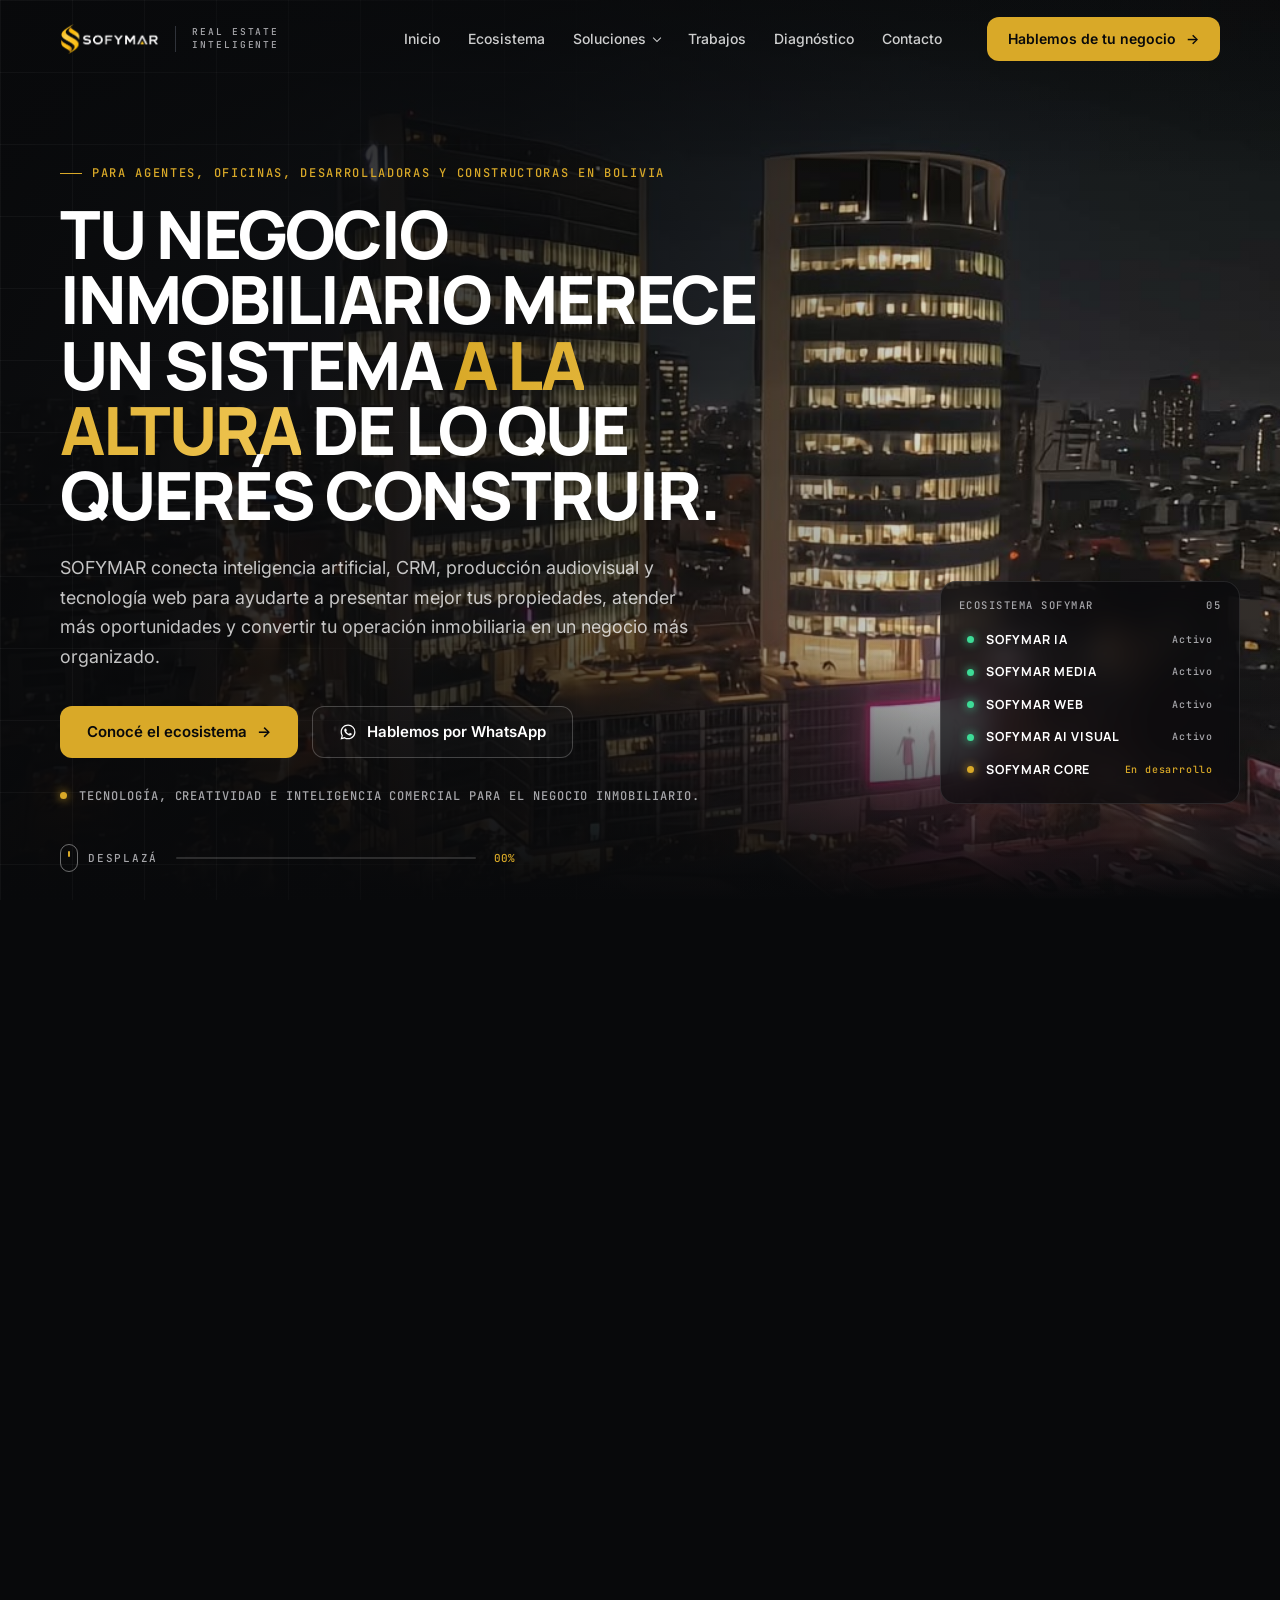
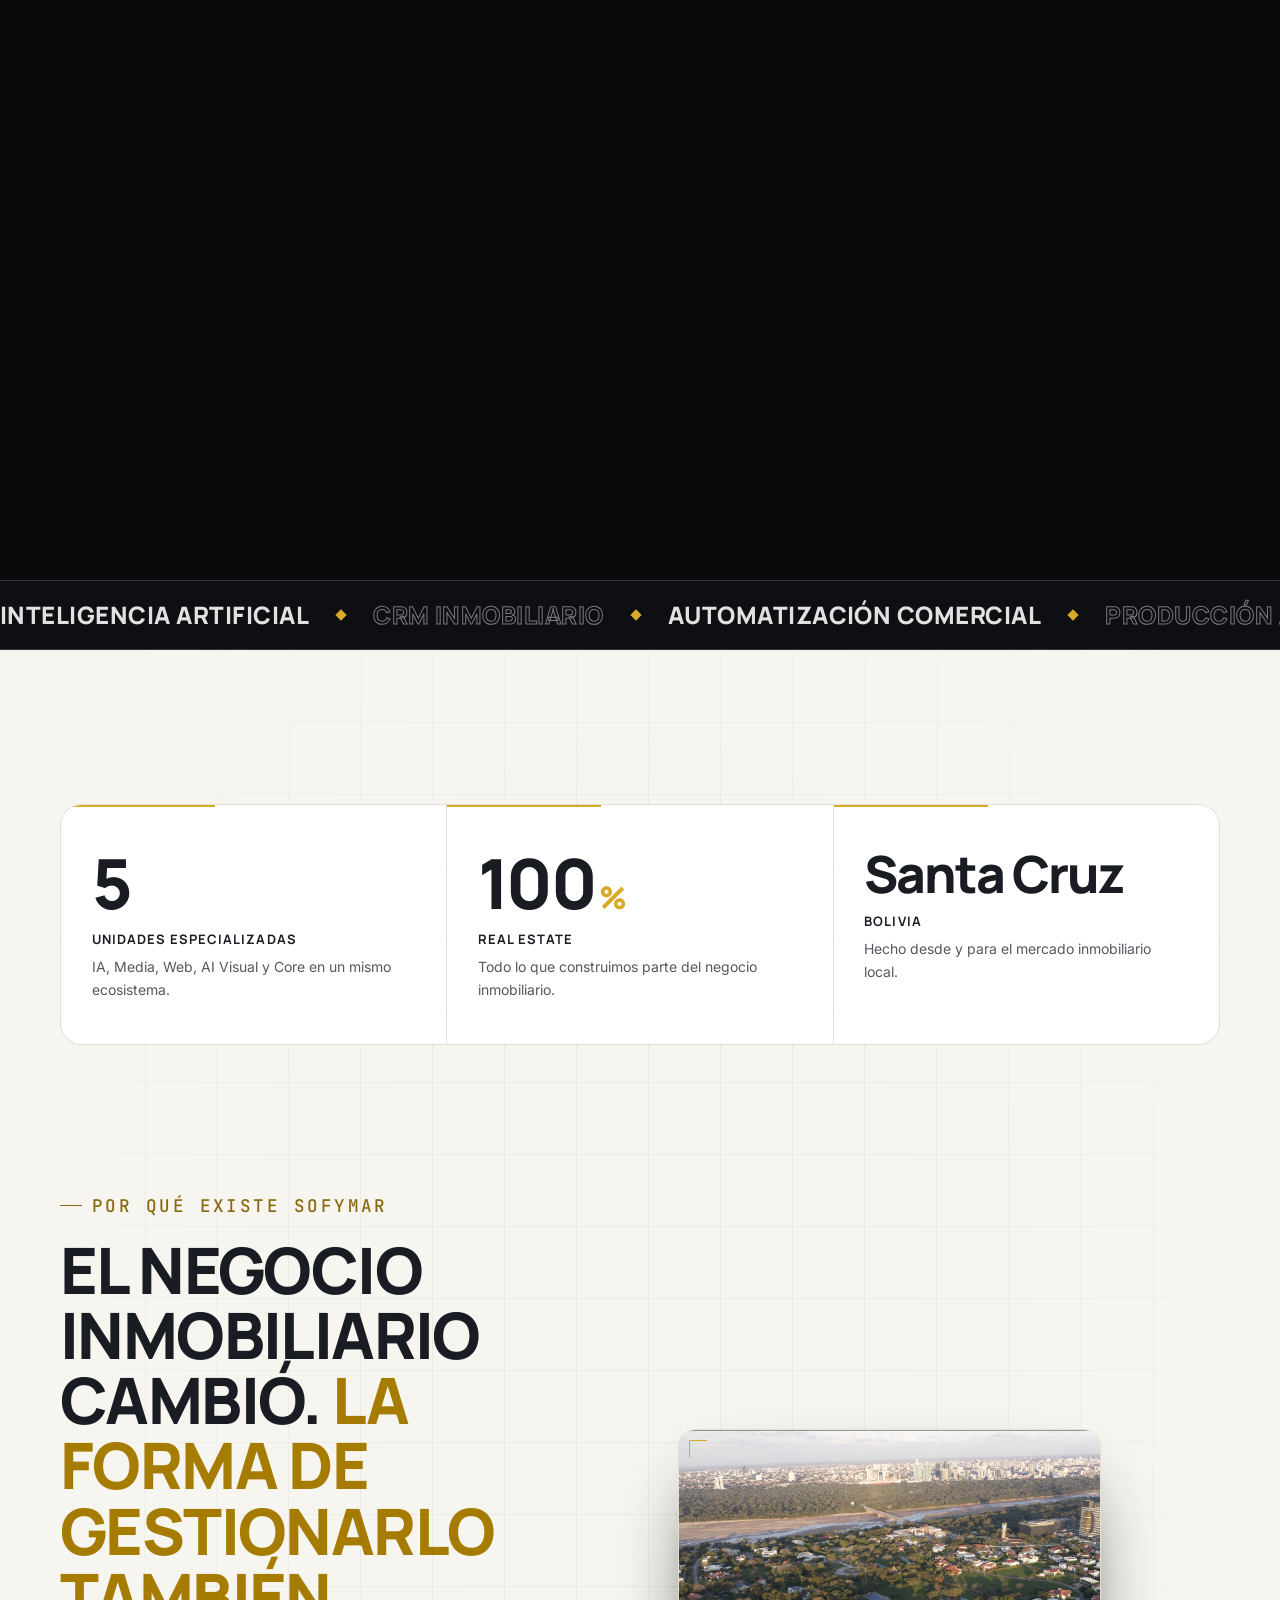
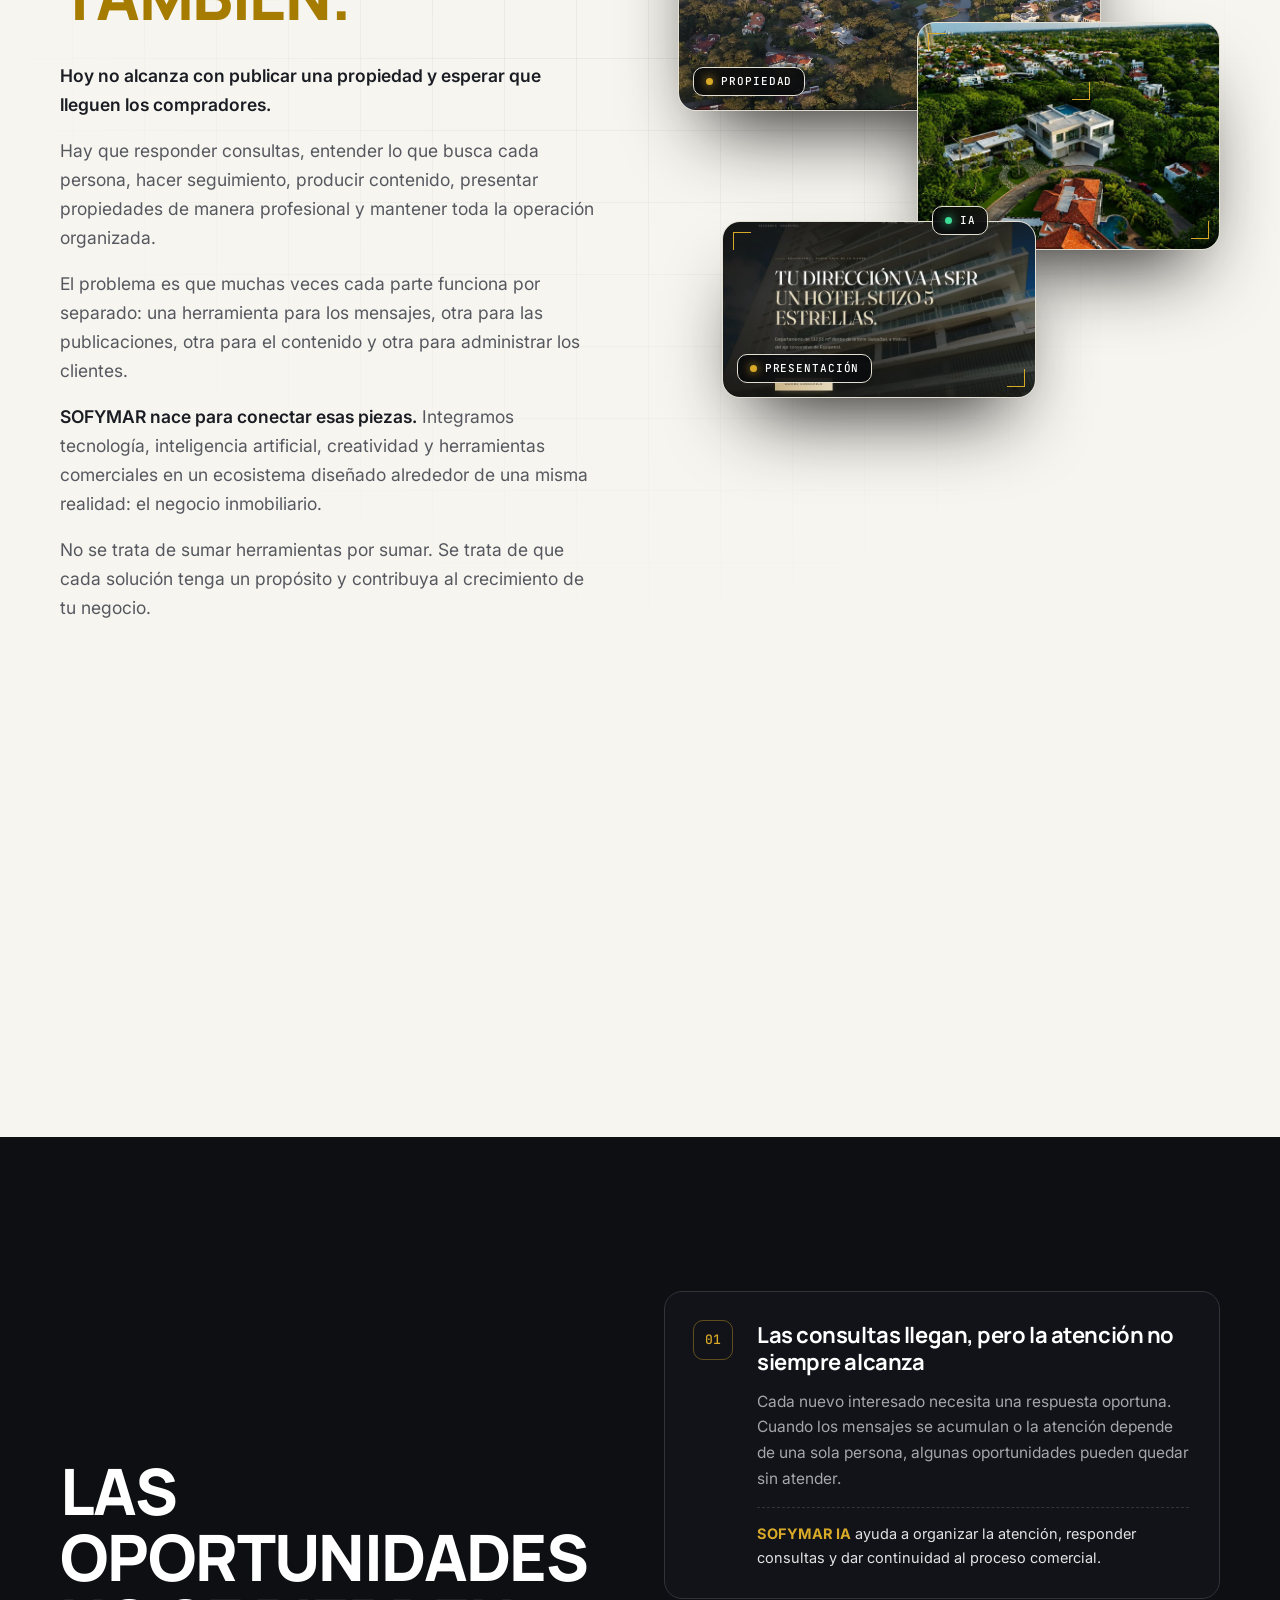
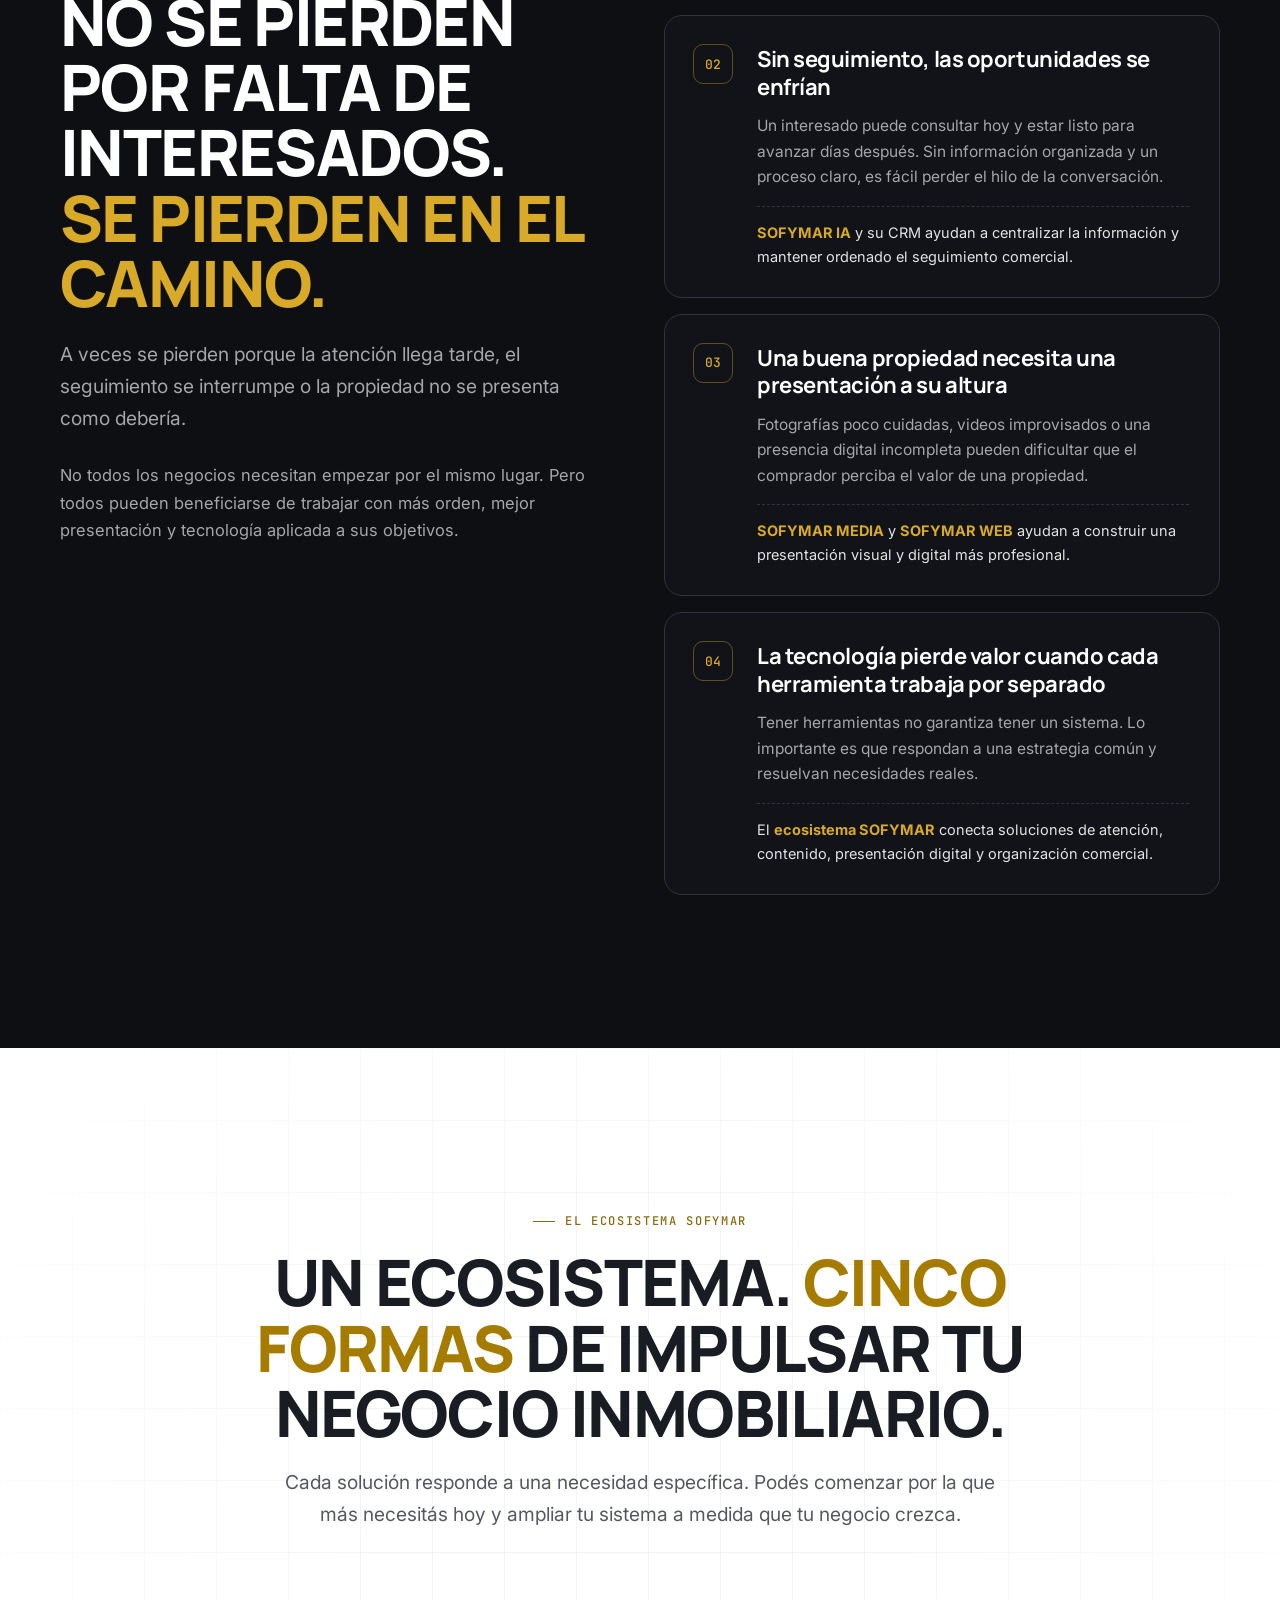
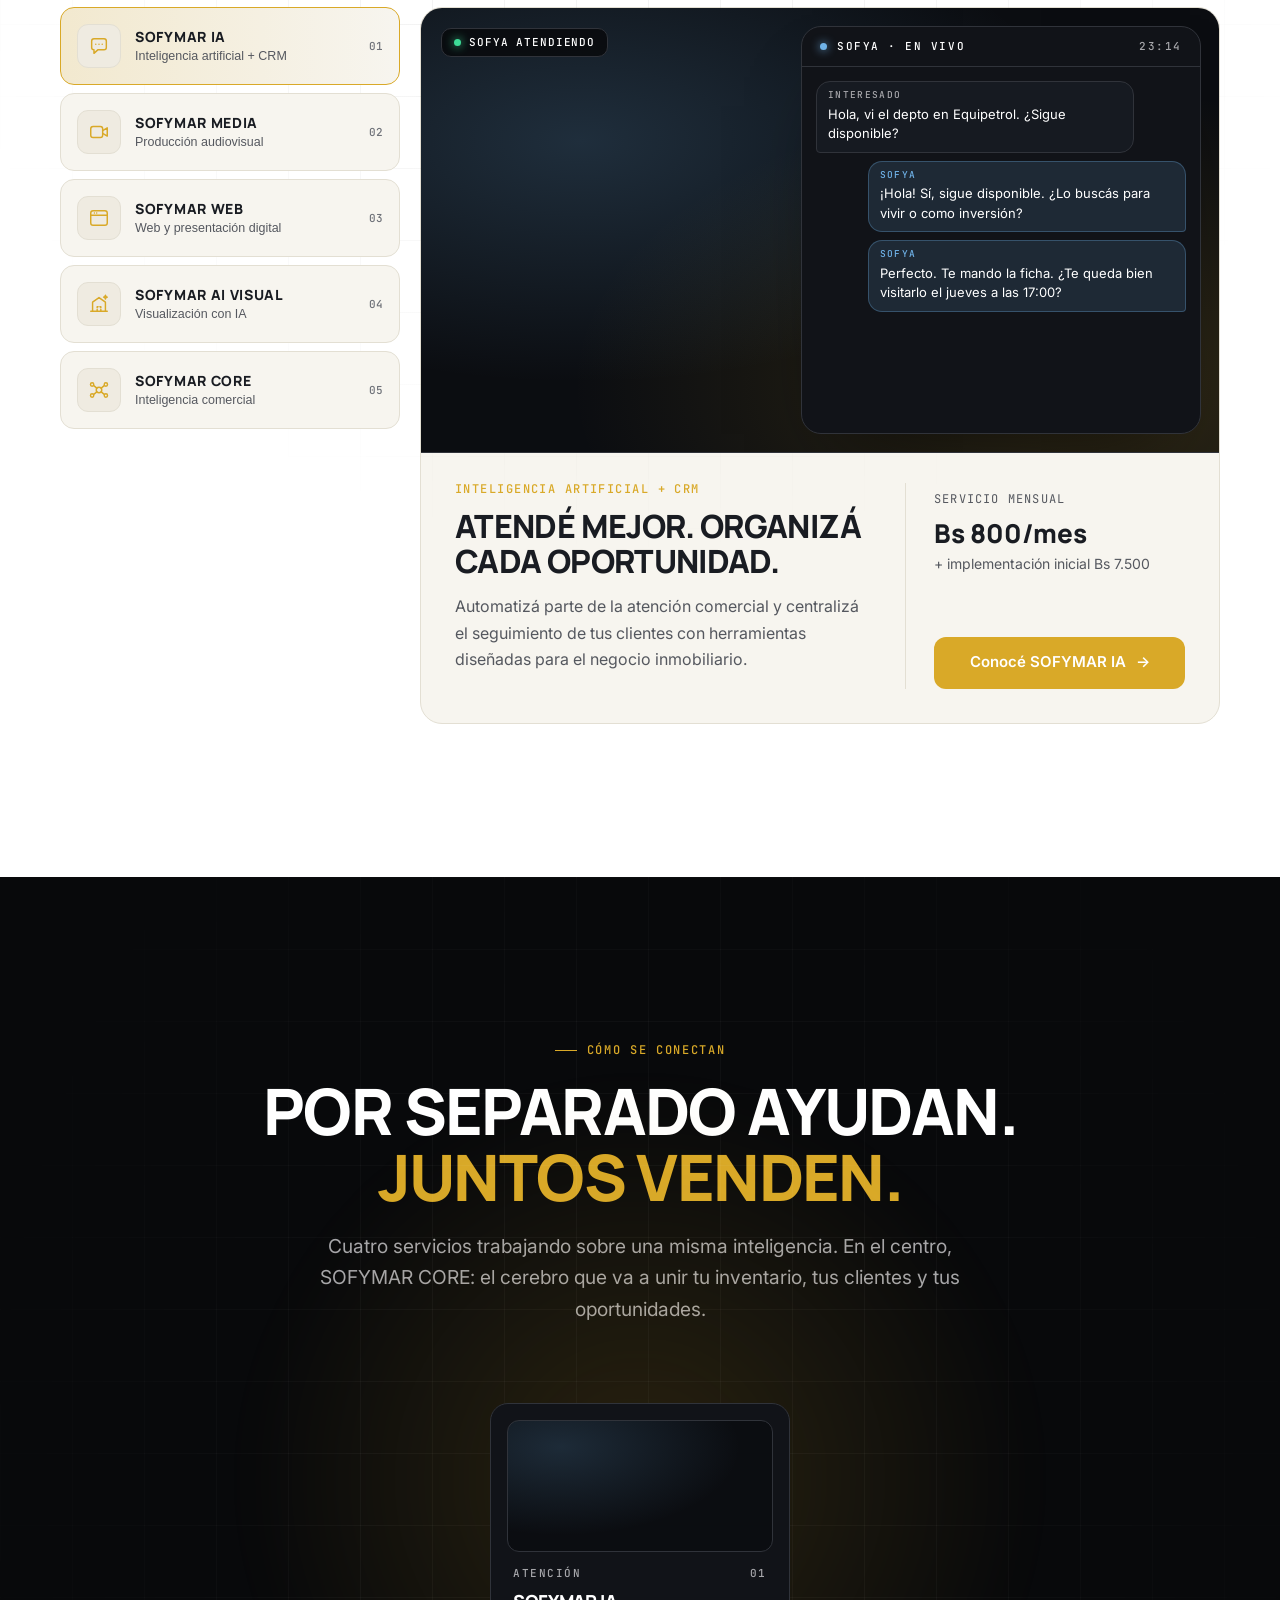
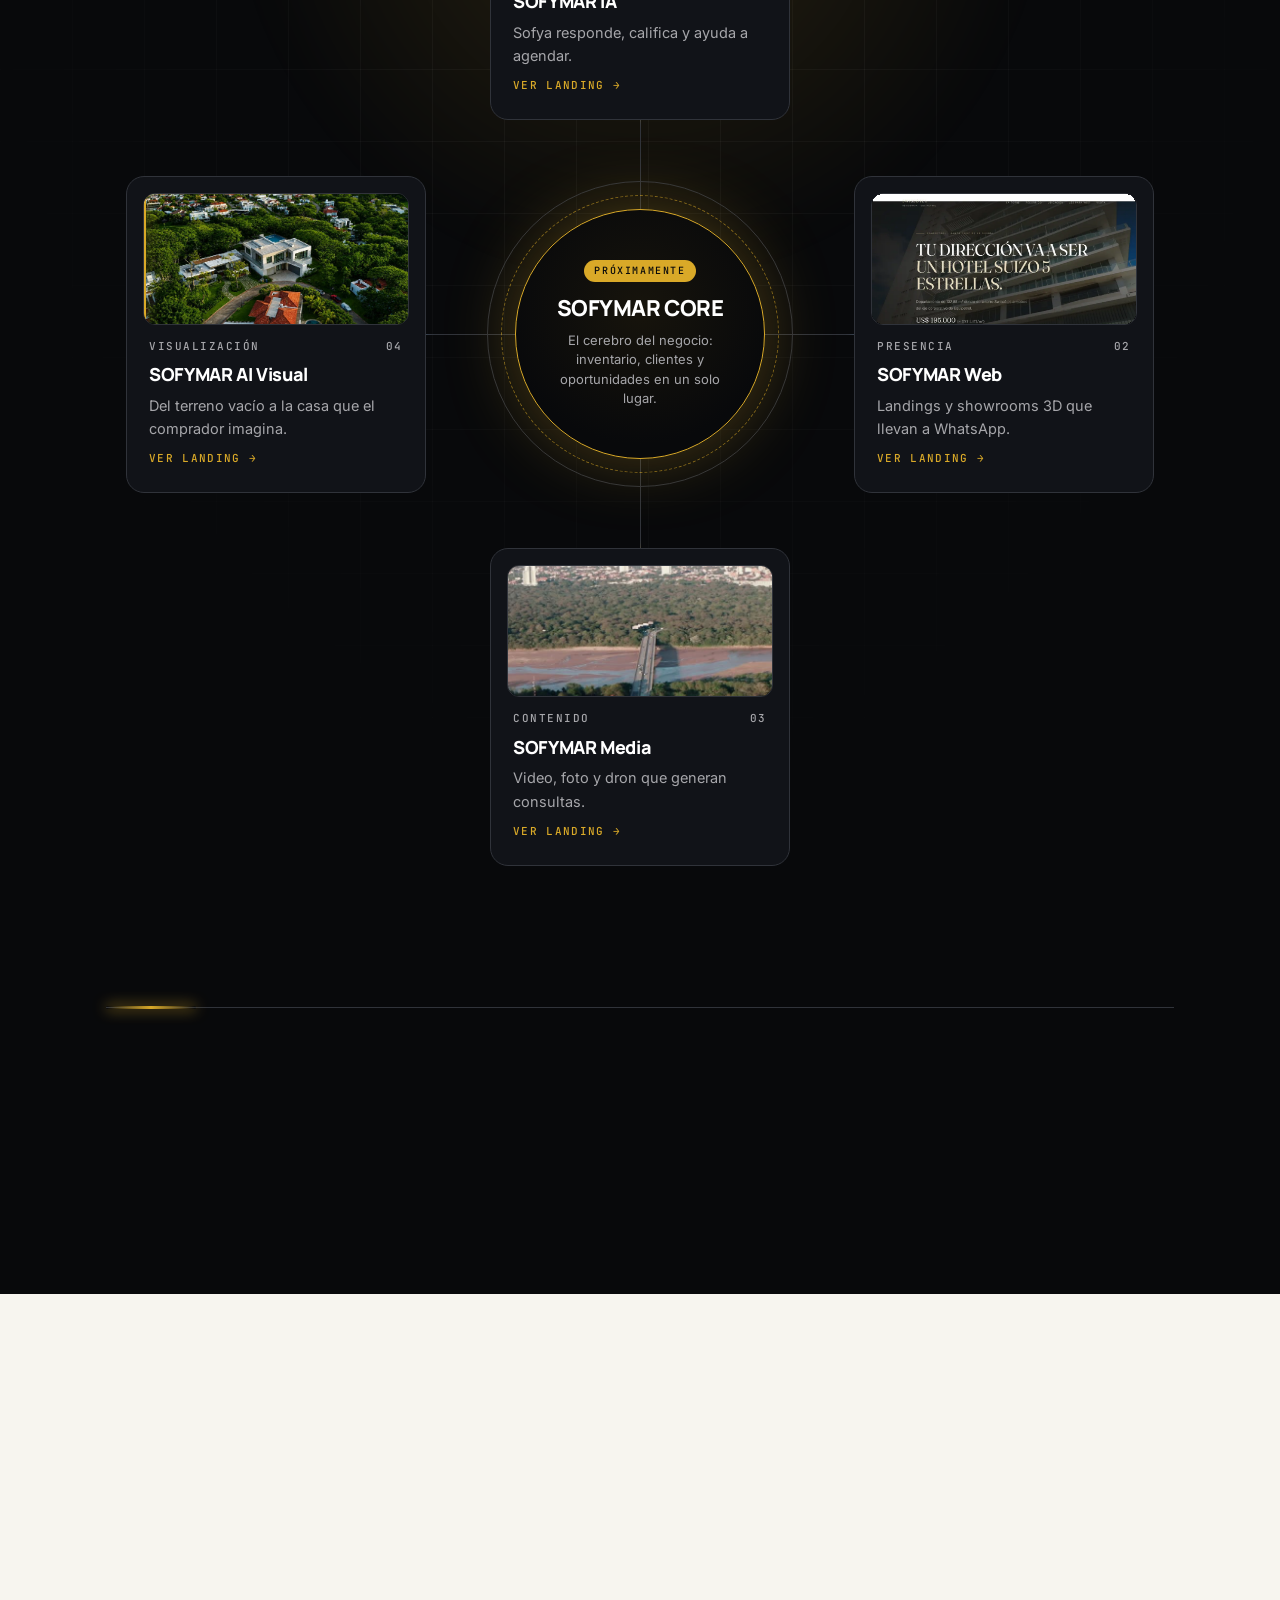
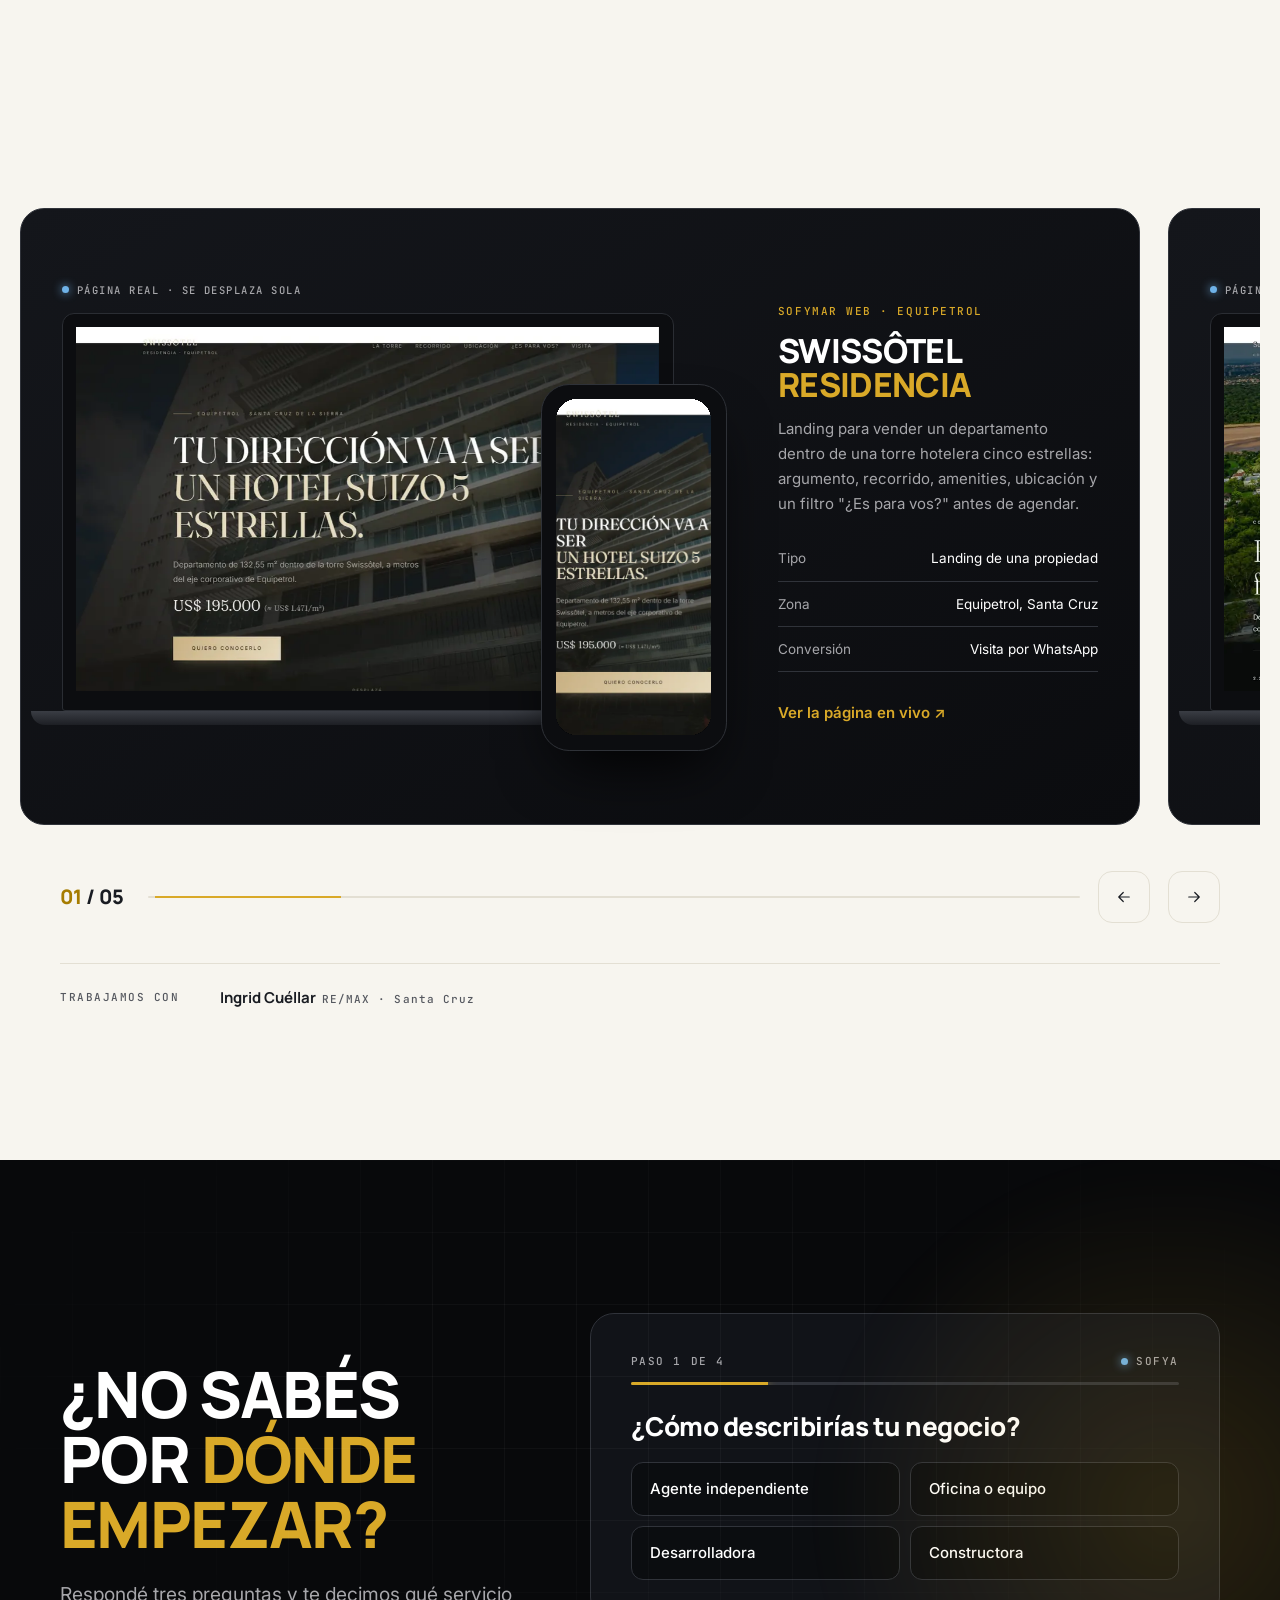
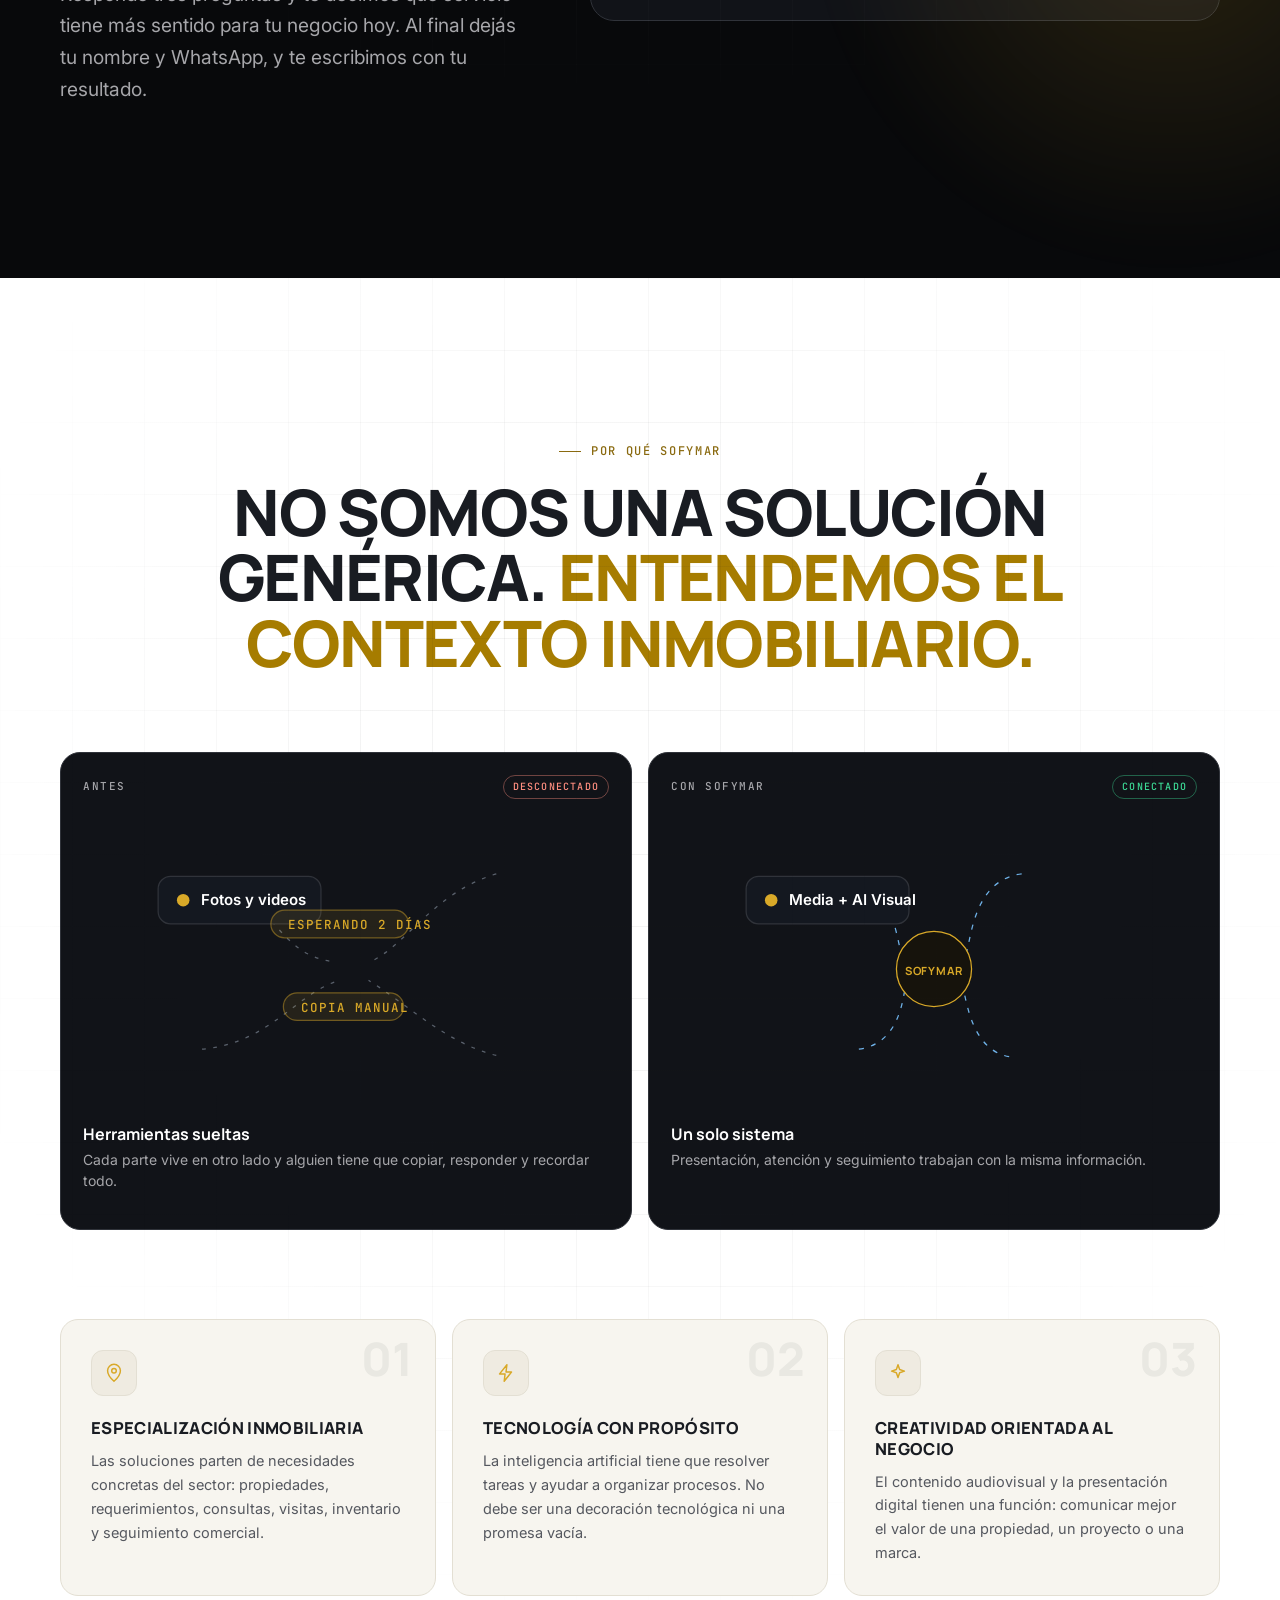
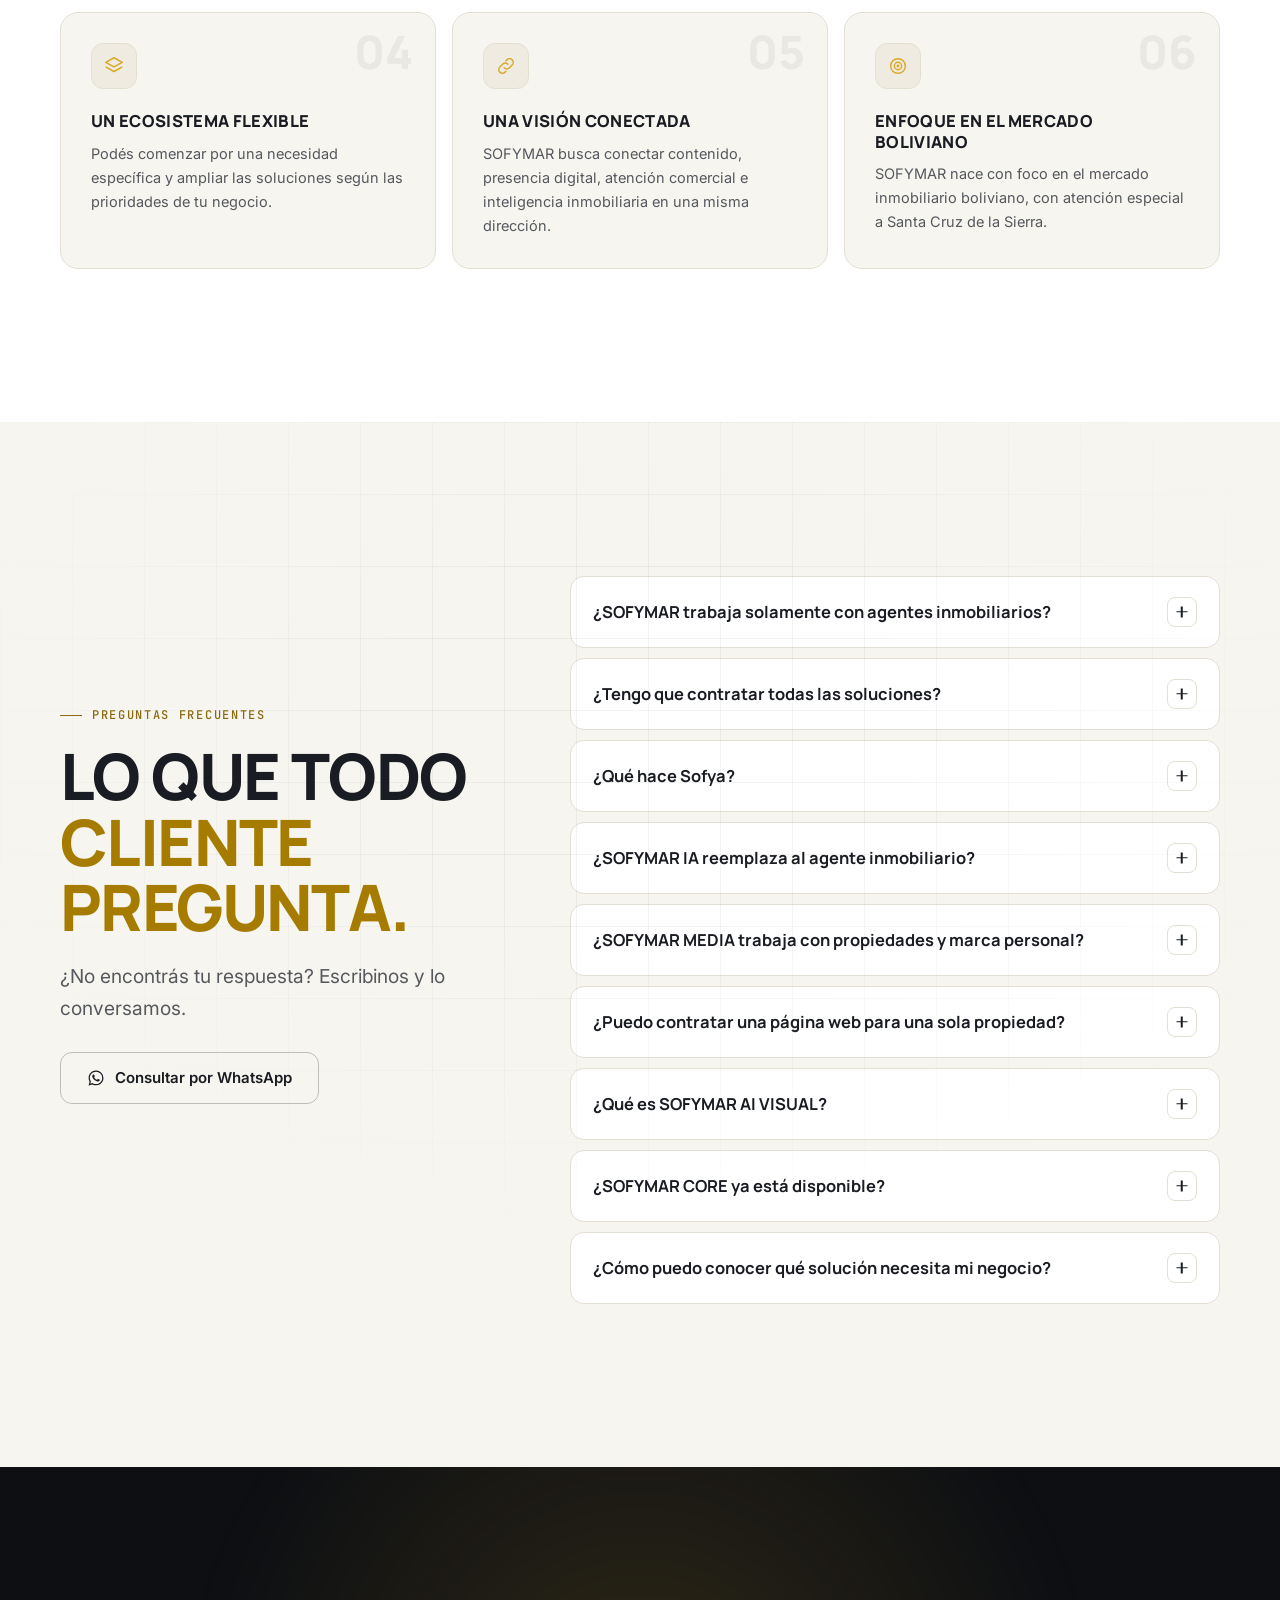
==== commit cfa9642a: "Actualiza el sitio y los archivos de la web SOFYMAR Co-Authored-By: Claude Sonnet 5.5 <noreply@anthr" ====
--- a/index.html
+++ b/index.html
@@ -48,6 +48,7 @@
   <symbol id="i-msg" viewBox="0 0 24 24"><g fill="none" stroke="currentColor" stroke-width="1.6" stroke-linejoin="round"><path d="M4 5h16v11H9l-5 4Z"/></g></symbol>
   <symbol id="i-crm" viewBox="0 0 24 24"><g fill="none" stroke="currentColor" stroke-width="1.6" stroke-linecap="round"><rect x="3" y="4" width="18" height="16" rx="2.5"/><path d="M7 9h10M7 13h6M7 17h8"/></g></symbol>
   <symbol id="i-l" viewBox="0 0 24 24"><path fill="none" stroke="currentColor" stroke-width="1.6" stroke-linecap="round" stroke-linejoin="round" d="M19 12H5m6-6-6 6 6 6"/></symbol>
+  <symbol id="i-play" viewBox="0 0 24 24"><path fill="currentColor" d="M8 5.5v13a1 1 0 0 0 1.5.86l10.5-6.5a1 1 0 0 0 0-1.72L9.5 4.64A1 1 0 0 0 8 5.5z"/></symbol>
   <symbol id="i-r" viewBox="0 0 24 24"><path fill="none" stroke="currentColor" stroke-width="1.6" stroke-linecap="round" stroke-linejoin="round" d="M5 12h14m-6-6 6 6-6 6"/></symbol>
 </defs></svg>
 
@@ -335,6 +336,20 @@
         <a class="link" href="https://ingridcuellar.com/colinasdelurubosector2" target="_blank" rel="noopener" data-event="trabajo_colinas">Ver la página en vivo ↗</a>
       </div>
     </article>
+    <article class="slide work" aria-label="Proyecto web: Luis Sattori, inversión en Florida">
+      <div class="devices">
+        <span class="live"><span class="live-dot"></span>Página real · se desplaza sola</span>
+        <div class="laptop"><div class="lid"><div class="screen" data-scroll><img src="assets/web-luis-full-laptop.webp" alt="Landing de Luis Sattori para invertir en Florida, vista en computadora" loading="lazy" width="1000" height="7568"></div></div><div class="base"></div></div>
+        <div class="phone-mk"><div class="screen" data-scroll><img src="assets/web-luis-full-movil.webp" alt="Landing de Luis Sattori, vista en celular" loading="lazy" width="420" height="11545"></div></div>
+      </div>
+      <div>
+        <p class="k">SOFYMAR WEB · Inversión en Florida</p>
+        <h3>Luis Sattori <em>Real Estate</em></h3>
+        <p>Landing para captar inversionistas bolivianos interesados en propiedades de Florida: objeciones frecuentes, acompañamiento paso a paso, mercados y una asesoría gratuita que se agenda por WhatsApp.</p>
+        <dl><div><dt>Tipo</dt><dd>Landing de captación</dd></div><div><dt>Mercado</dt><dd>Miami y Orlando, EE.UU.</dd></div><div><dt>Conversión</dt><dd>Asesoría por WhatsApp</dd></div></dl>
+        <a class="link" href="https://realestate.luissattori.com/pruebaia-page" target="_blank" rel="noopener" data-event="trabajo_luis">Ver la página en vivo ↗</a>
+      </div>
+    </article>
     <article class="slide work reelw" aria-label="Reel: departamento amoblado con IA">
       <div class="reel-v">
         <video muted playsinline loop preload="none" poster="assets/media-ingrid-poster.jpg" data-src="assets/media-ingrid-reel.mp4" data-autoview aria-label="Reel de Ingrid Cuéllar: recorrido y un departamento de 54 m² que se amuebla con IA"></video>
--- a/assets/sofymar-v2.css
+++ b/assets/sofymar-v2.css
@@ -194,7 +194,7 @@
 #pct{font:500 11px/1 var(--f-m);color:var(--oro);min-width:40px}
 @media (max-width:1100px){.hero-hud{display:none}}
 @media (max-width:768px){
-  .hero{height:100vh;height:100svh}
+  .hero{height:340vh;height:340svh}
   .hero-shade{background:linear-gradient(0deg,rgba(8,9,11,1) 0%,rgba(8,9,11,.85) 50%,rgba(8,9,11,.35) 100%)}
   .hero-content{align-items:flex-end;padding-bottom:84px}
   .progress,#pct{display:none}
--- a/assets/sofymar-extra.css
+++ b/assets/sofymar-extra.css
@@ -631,3 +631,72 @@
 
 .core-h1{margin-bottom:26px}
 .h1-land{margin-bottom:6px}
+
+/* ===== AJUSTES CELULAR ===== */
+@media (max-width:760px){
+  .subnav{position:static}
+  .sn-links a{font-size:14px;padding:12px 12px}
+  .stats{grid-template-columns:minmax(0,1fr)!important}
+  .hero-chips span{font-size:11.5px;padding:9px 12px}
+  .wm small{font-size:11px}
+  .eco-tabs{scroll-snap-type:x proximity;-webkit-mask-image:linear-gradient(90deg,#000 88%,transparent);mask-image:linear-gradient(90deg,#000 88%,transparent);padding-right:28px}
+  .eco-tab{scroll-snap-align:start}
+  .eco-tab strong{font-size:13.5px}
+  .nd b{font-size:11px;padding:7px 10px}
+  .mani-vis{aspect-ratio:auto;display:grid;gap:12px;max-width:none}
+  .mani-vis .a,.mani-vis .b,.mani-vis .c{position:relative;left:auto;right:auto;top:auto;bottom:auto;width:100%}
+  .mani-vis .b{aspect-ratio:3/2}
+  .media-vis .cap{font-size:11px}
+  .ptable{min-width:600px;font-size:14px}.ptable th,.ptable td{padding:14px 12px}
+}
+@media (max-width:480px){
+  .badge,.chip,.pt,.tag{font-size:11px}
+  small,.k{font-size:max(1em,11px)}
+}
+@media (max-width:760px){
+  .st-bad,.st-ok,.bfa .tag-w text{font-size:11px}
+  .bfa .hub text{font-size:10px}
+  .cv-core small{font-size:10.5px}
+  .dp,.dsc{font-size:11.5px}
+}
+
+/* ===== VIDEOS EXTERNOS, CLIPS Y EQUIPO DE AGENTES ===== */
+.yt-wrap{max-width:900px;margin:0 auto clamp(34px,4vw,56px)}
+.yt,.clip-box{position:relative;overflow:hidden;border-radius:20px;border:1px solid var(--line);background:#000}
+.yt{aspect-ratio:16/9}
+.yt iframe,.clip-box iframe{position:absolute;inset:0;width:100%;height:100%;border:0}
+.yt-play,.clip-play{position:absolute;inset:0;width:100%;height:100%;padding:0;border:0;cursor:pointer;background:none;color:#fff;font:inherit;text-align:left}
+.yt-play img{position:absolute;inset:0;width:100%;height:100%;object-fit:cover;transition:transform .6s var(--ease)}
+.yt-play:hover img{transform:scale(1.03)}
+.yt-play::after{content:"";position:absolute;inset:0;background:linear-gradient(0deg,rgba(8,9,11,.85),rgba(8,9,11,.05) 60%)}
+.yt-btn{position:absolute;left:50%;top:50%;z-index:2;width:72px;height:72px;margin:-36px 0 0 -36px;border-radius:50%;display:grid;place-items:center;background:var(--oro);color:#08090B;box-shadow:0 0 0 10px rgba(217,169,40,.22),0 20px 50px -10px rgba(0,0,0,.8)}
+.yt-btn svg{width:30px;height:30px;margin-left:3px}
+.yt-cap{position:absolute;left:0;right:0;bottom:0;z-index:2;padding:18px 20px;font:600 clamp(14px,2.2vw,17px)/1.35 var(--f-h)}
+.yt-cap b{display:block;font:500 11px/1 var(--f-m);letter-spacing:.14em;text-transform:uppercase;color:var(--oro);margin-bottom:8px}
+.clips{display:grid;grid-template-columns:repeat(2,minmax(0,1fr));gap:22px;max-width:760px;margin:0 auto}
+.clip{margin:0}
+.clip-box{aspect-ratio:9/16;background:linear-gradient(160deg,#16181e,#08090B)}
+.clip-play{display:flex;flex-direction:column;align-items:center;justify-content:center;gap:14px}
+.clip-play .yt-btn{position:static;margin:0}
+.clip-net{font:700 clamp(18px,3vw,24px)/1 var(--f-h);letter-spacing:.02em}
+.clip-hint{font:500 11.5px/1 var(--f-m);letter-spacing:.12em;text-transform:uppercase;color:var(--titanio)}
+.clip figcaption{display:flex;justify-content:space-between;align-items:center;gap:12px;flex-wrap:wrap;margin-top:14px;font:600 15px/1.3 var(--f-h)}
+.ag-group{margin:clamp(34px,4vw,54px) 0 18px}
+.ag-group h3{display:flex;align-items:center;gap:12px;font:700 clamp(20px,2.4vw,26px)/1.2 var(--f-h);margin:0}
+.ag-group h3 span{font:500 11.5px/1 var(--f-m);color:var(--oro);border:1px solid rgba(217,169,40,.45);border-radius:999px;padding:6px 10px}
+.ag-group p{margin:8px 0 0;color:var(--titanio);font-size:15px}
+.ag-grid{display:grid;grid-template-columns:repeat(3,minmax(0,1fr));gap:14px}
+.ag{position:relative;padding:22px;border-radius:18px;border:1px solid var(--line);background:var(--panel);display:flex;flex-direction:column;gap:8px}
+.ag .cn{font:500 12px/1 var(--f-m);letter-spacing:.14em;color:var(--oro)}
+.ag h4{margin:0;font:700 17px/1.3 var(--f-h)}
+.ag p{margin:0;color:var(--titanio);font-size:14.5px;line-height:1.55}
+@media (max-width:1000px){.ag-grid{grid-template-columns:repeat(2,minmax(0,1fr))}}
+@media (max-width:640px){
+  .ag-grid{grid-template-columns:minmax(0,1fr);gap:10px}
+  .ag{padding:18px}
+  .clips{gap:12px}
+  .clip figcaption{font-size:13.5px}
+  .yt-btn{width:60px;height:60px;margin:-30px 0 0 -30px}
+  .yt-cap{padding:14px}
+}
+@media (max-width:640px){.clip-hint{font-size:11px;letter-spacing:.06em;text-align:center;padding:0 8px}.clip-net{font-size:18px}}
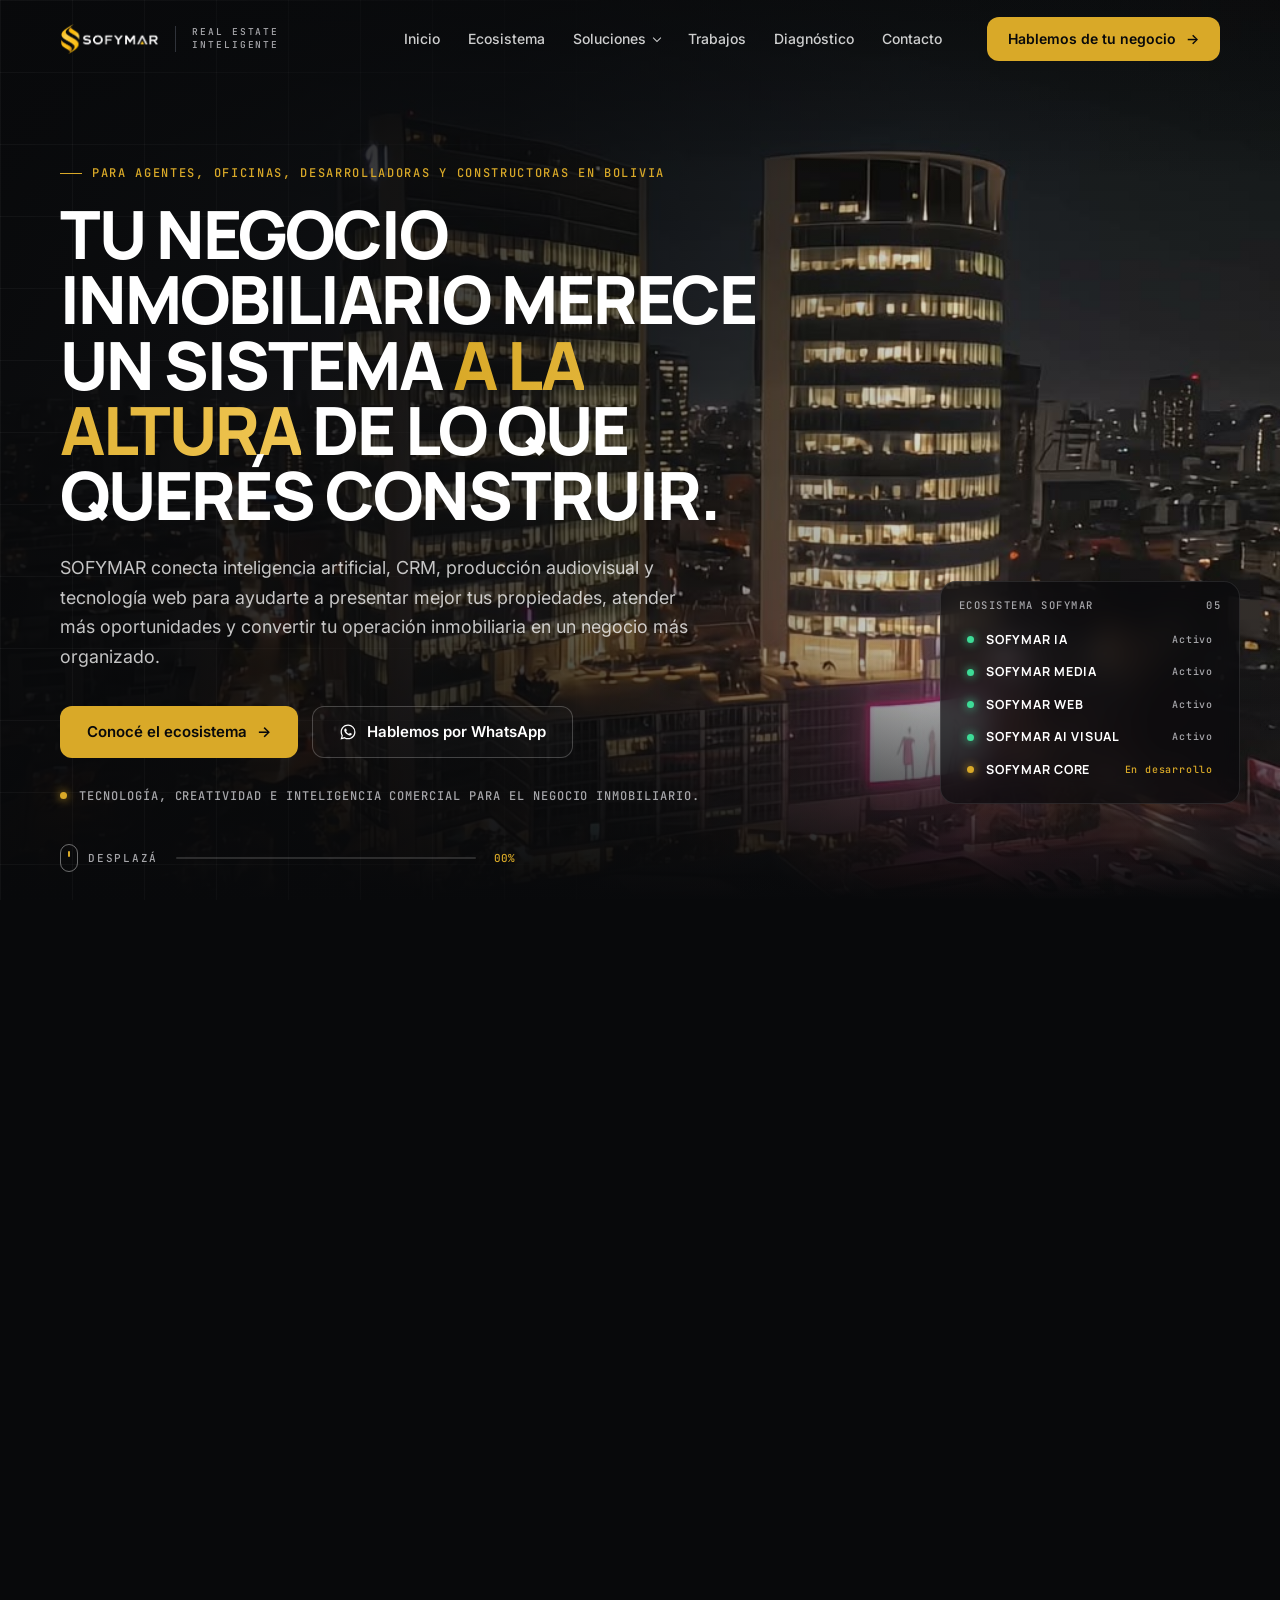
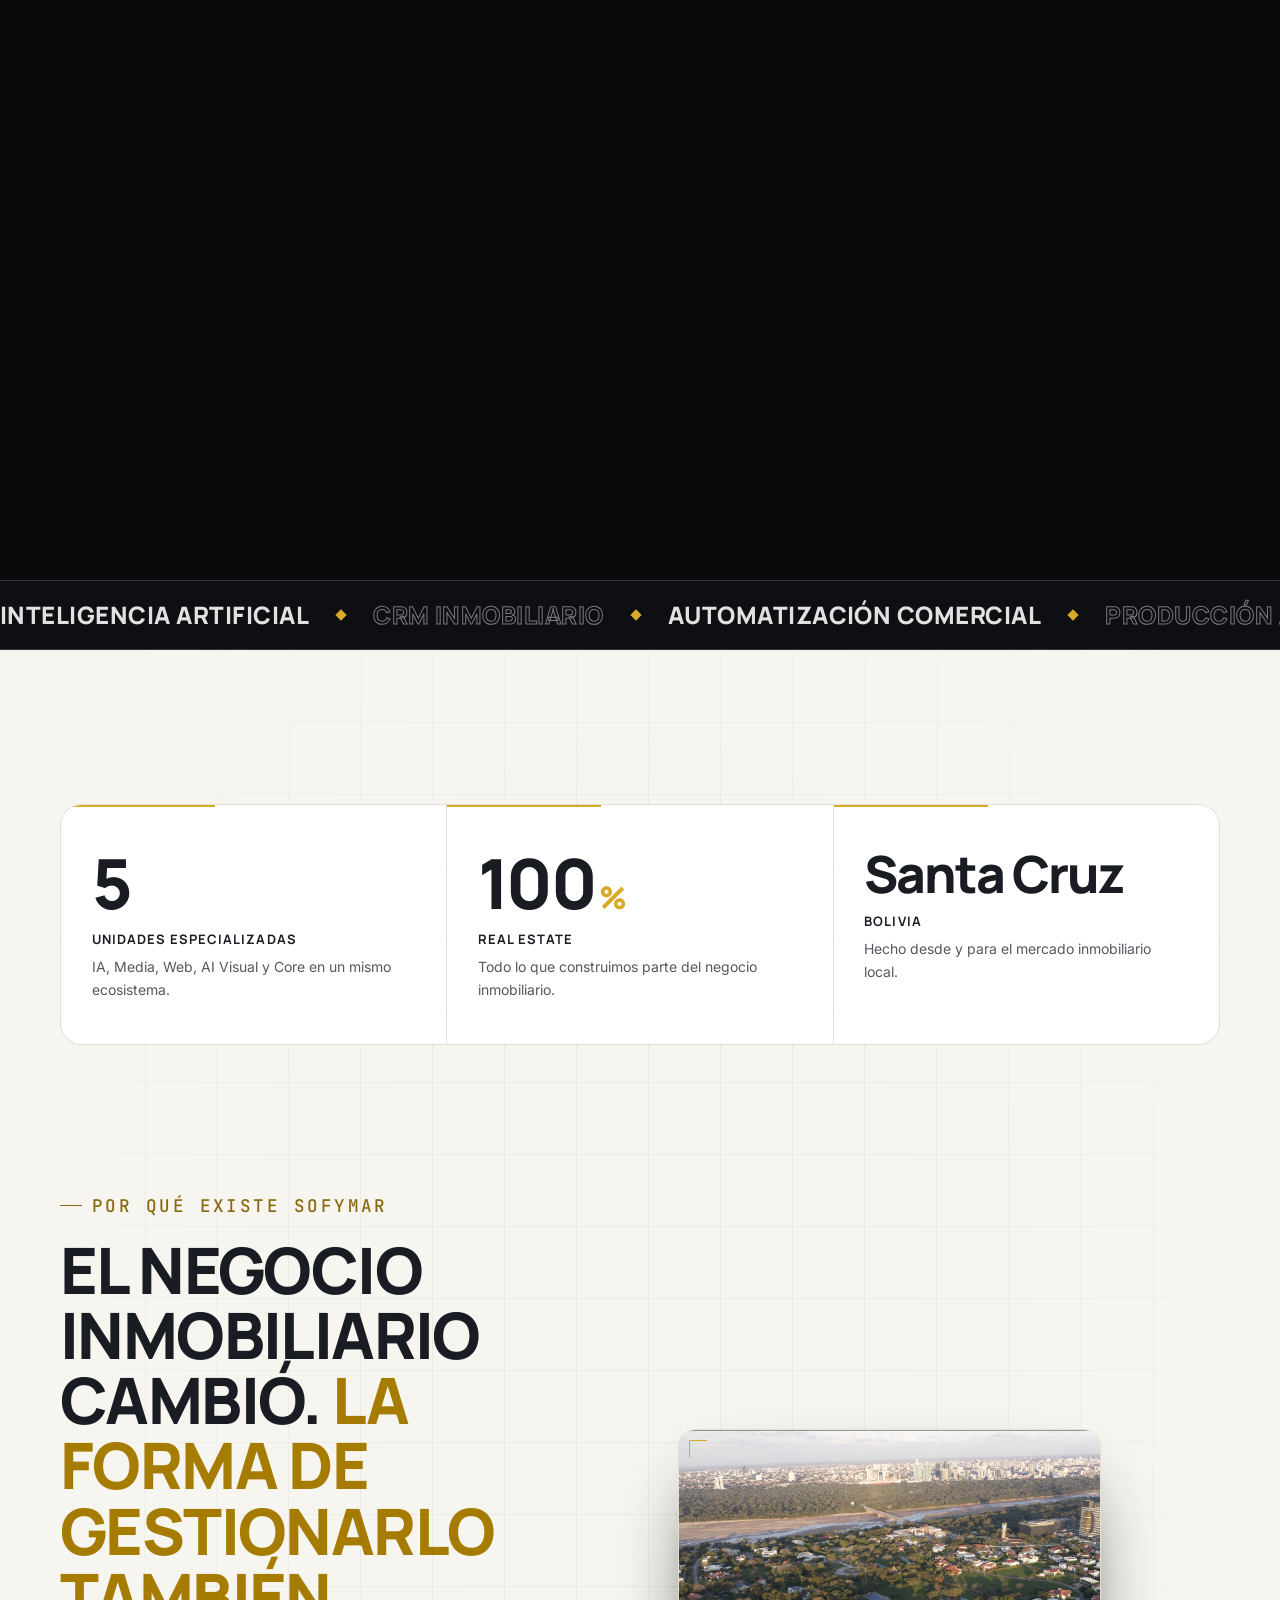
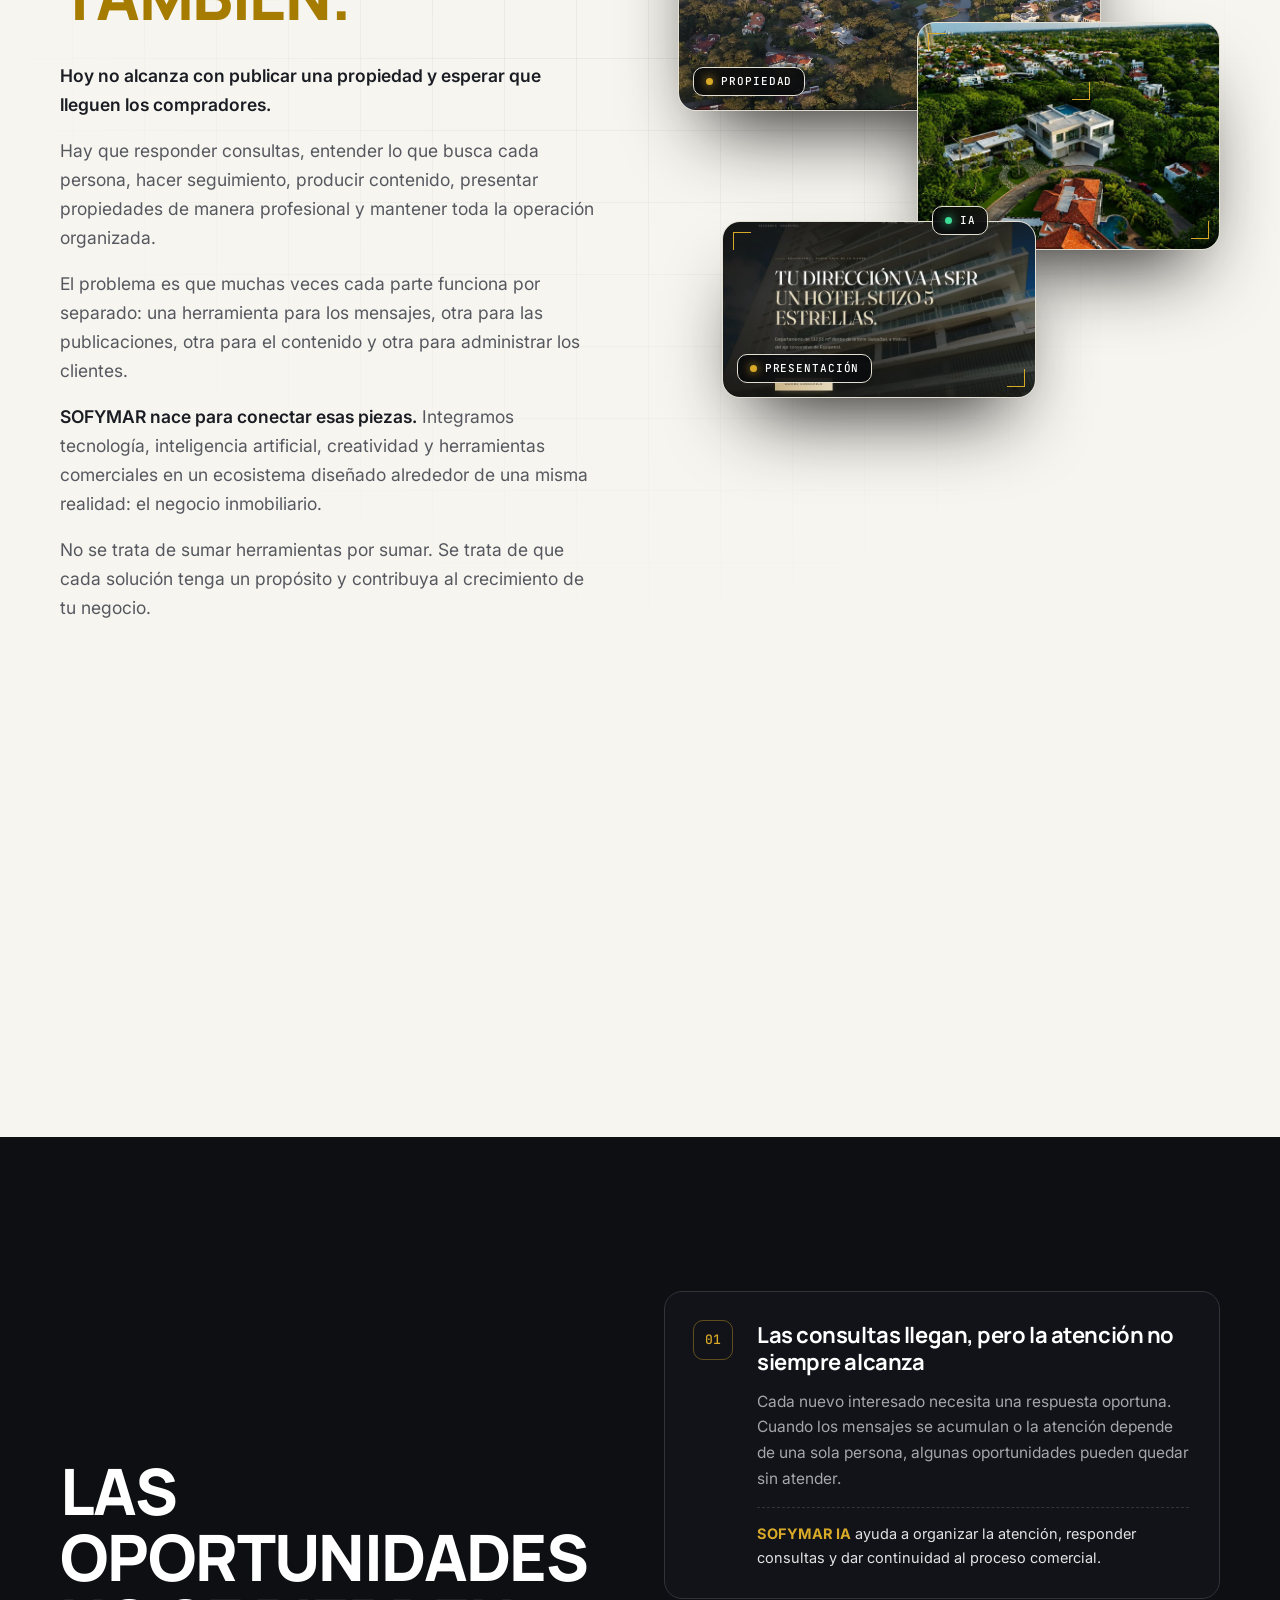
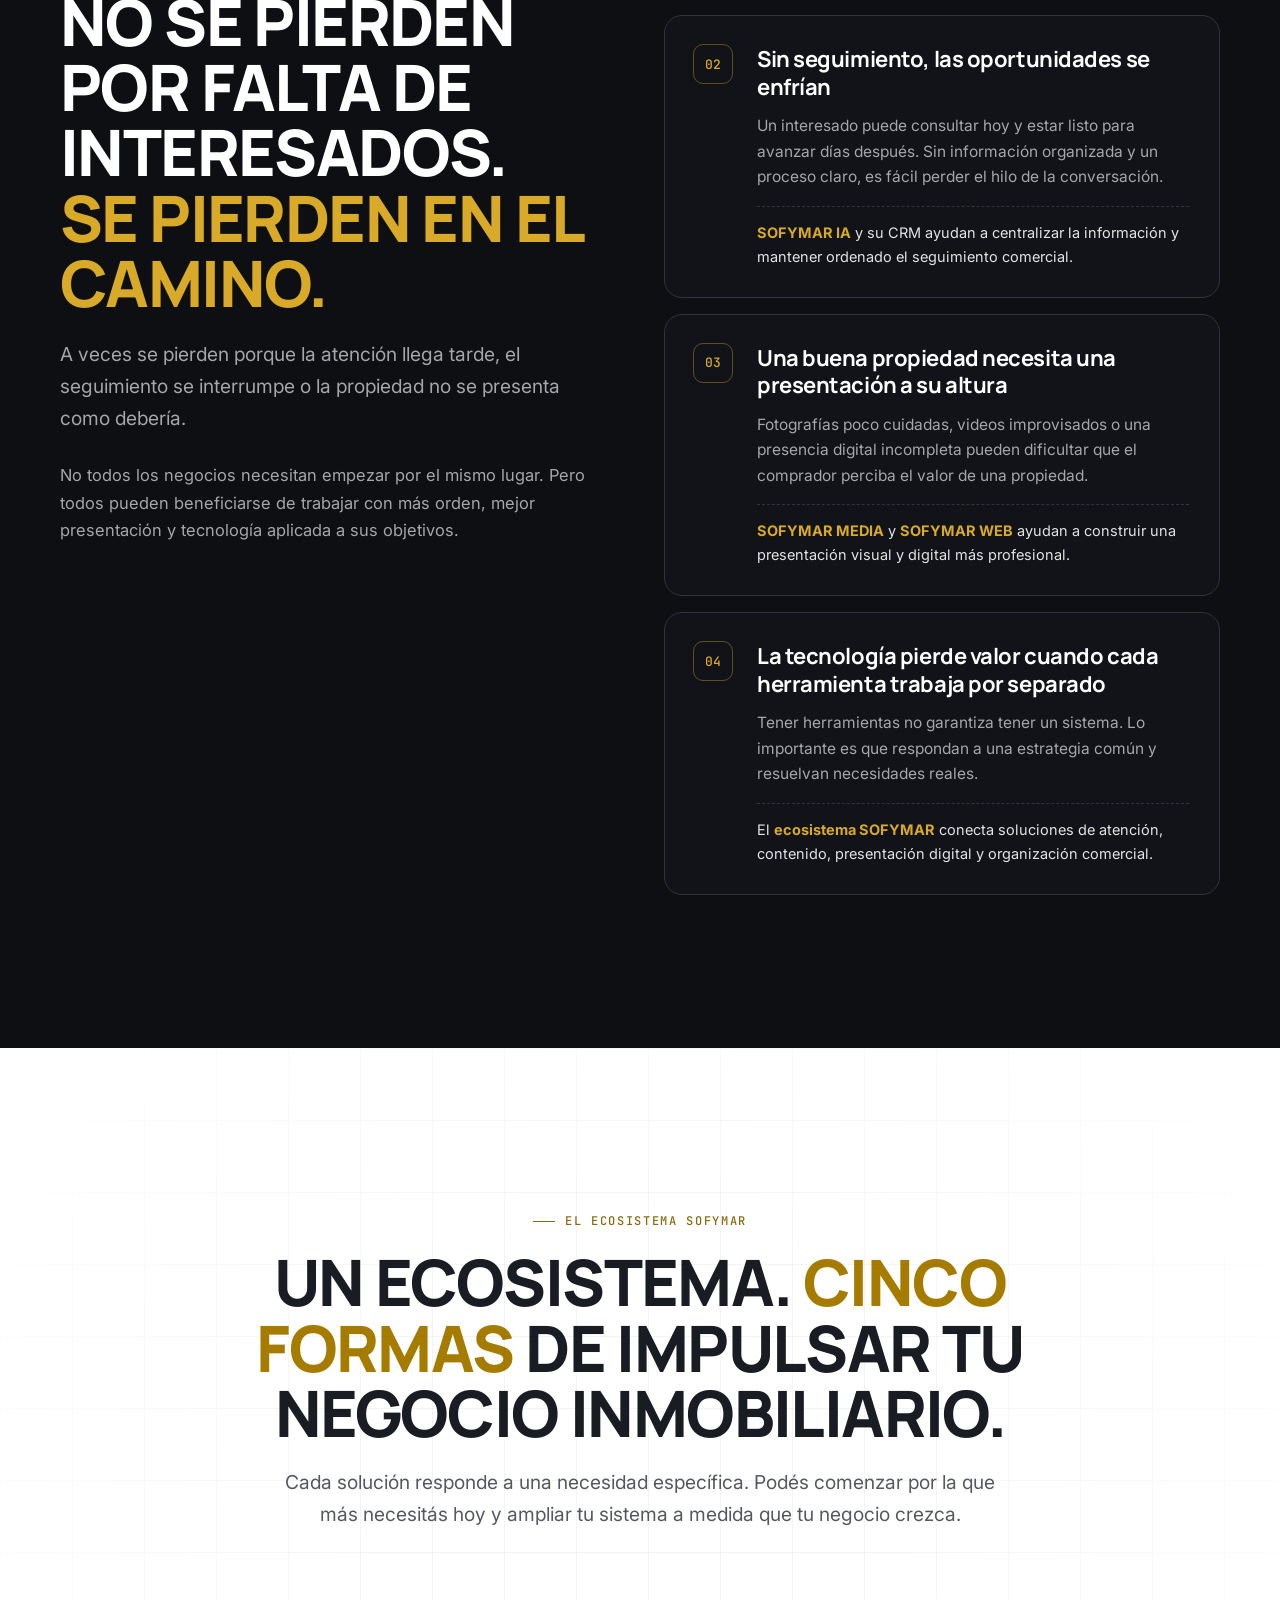
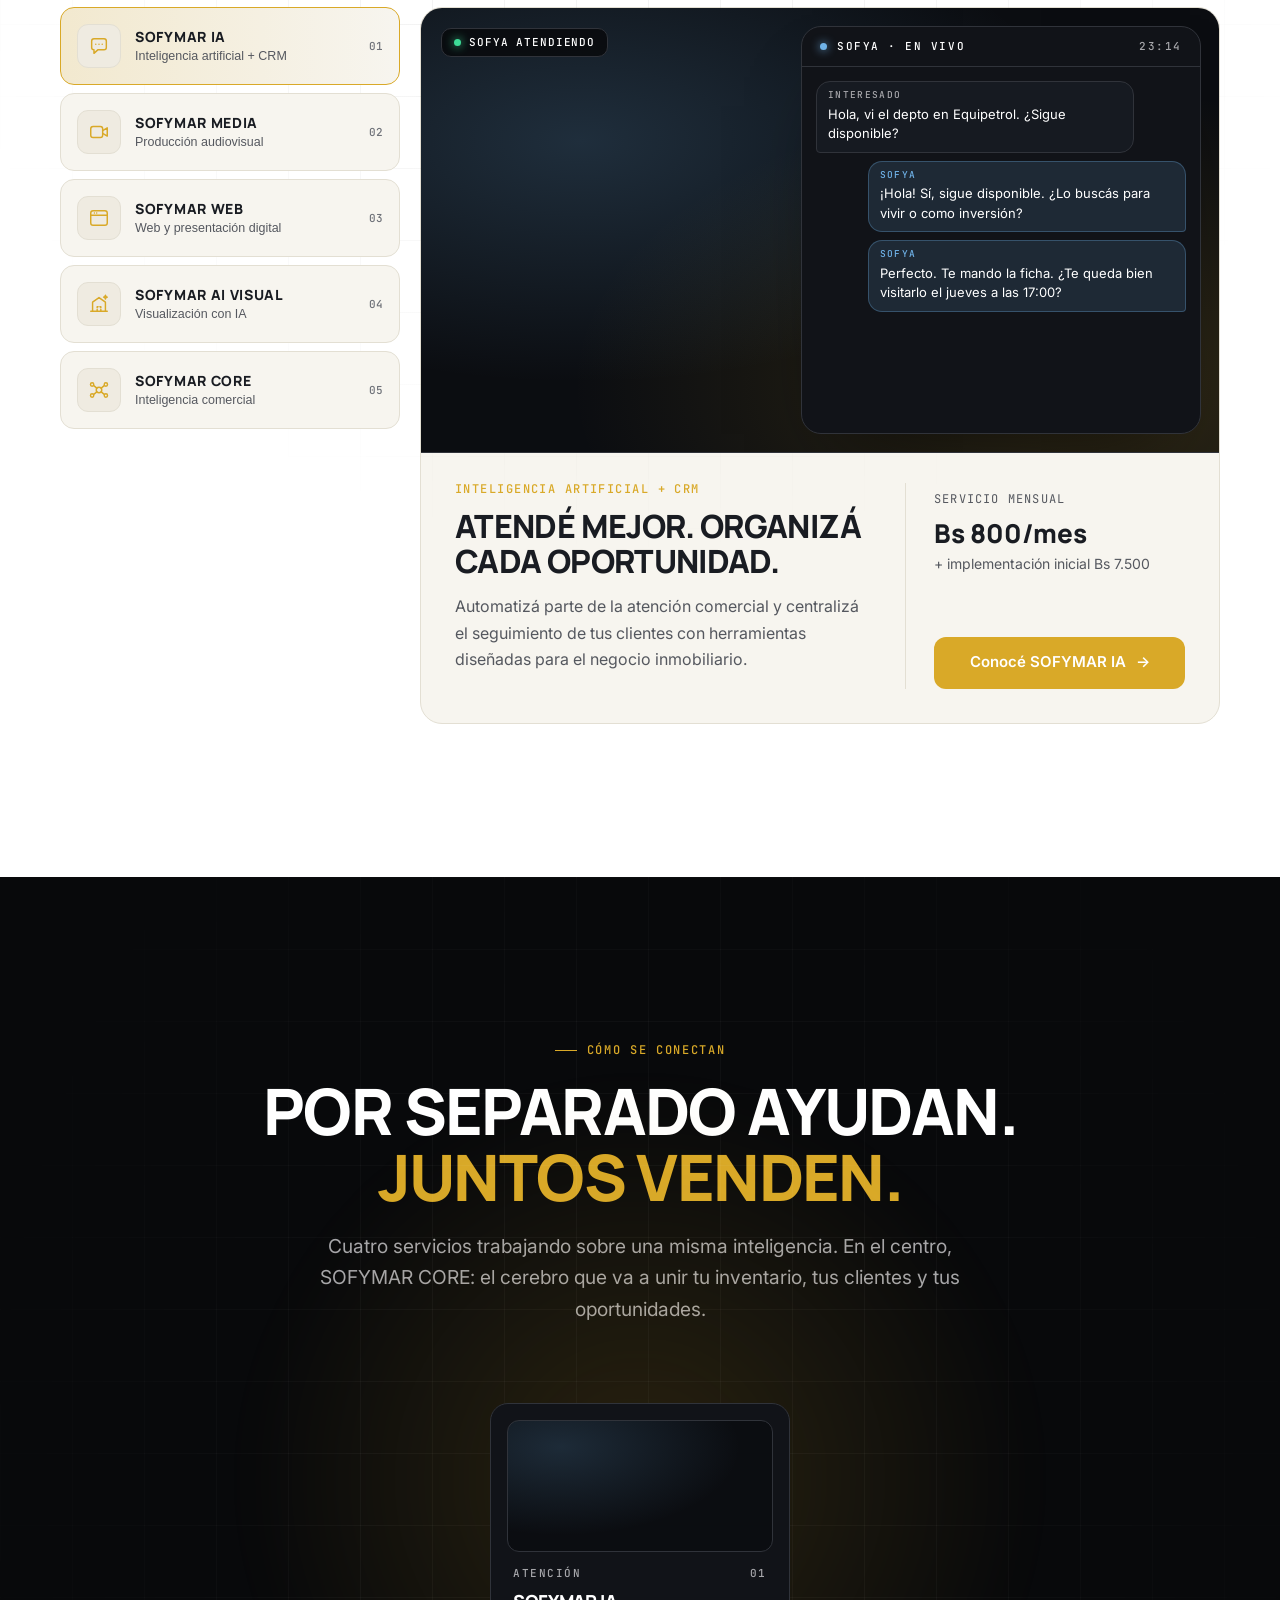
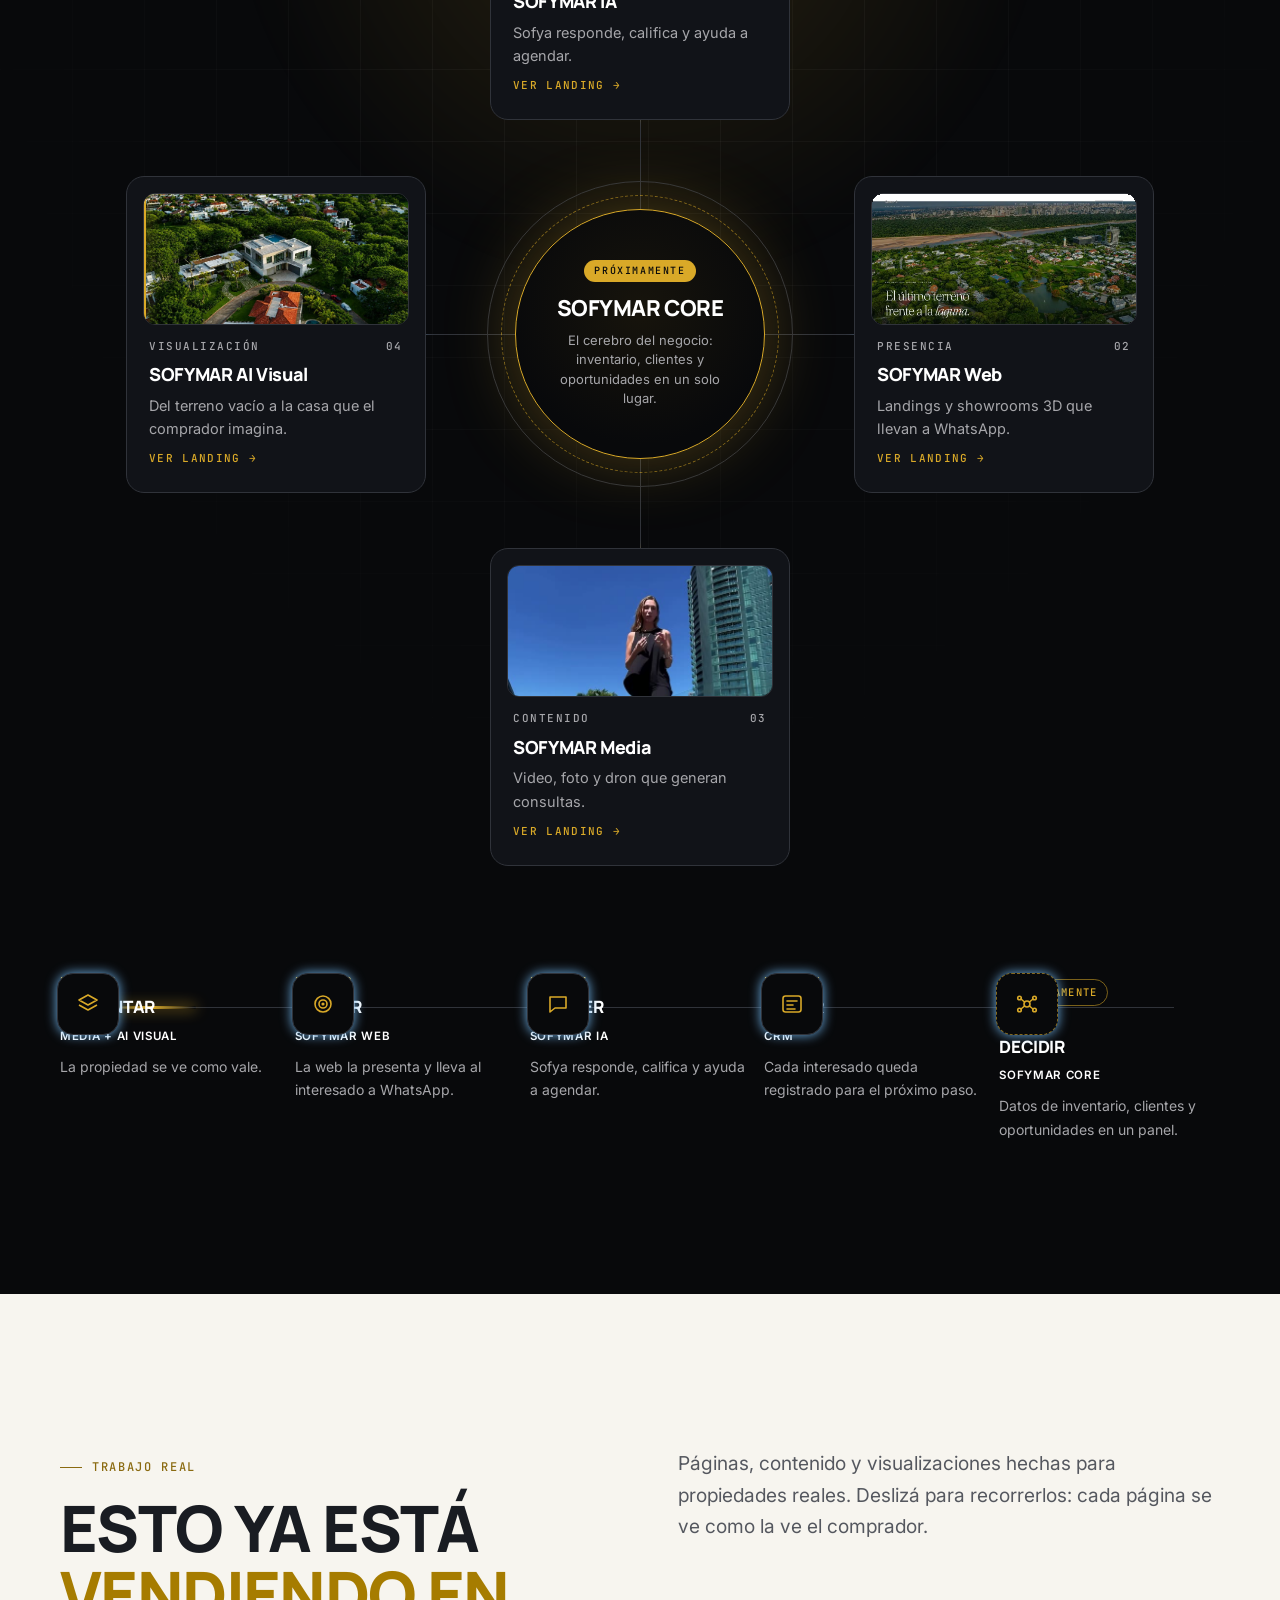
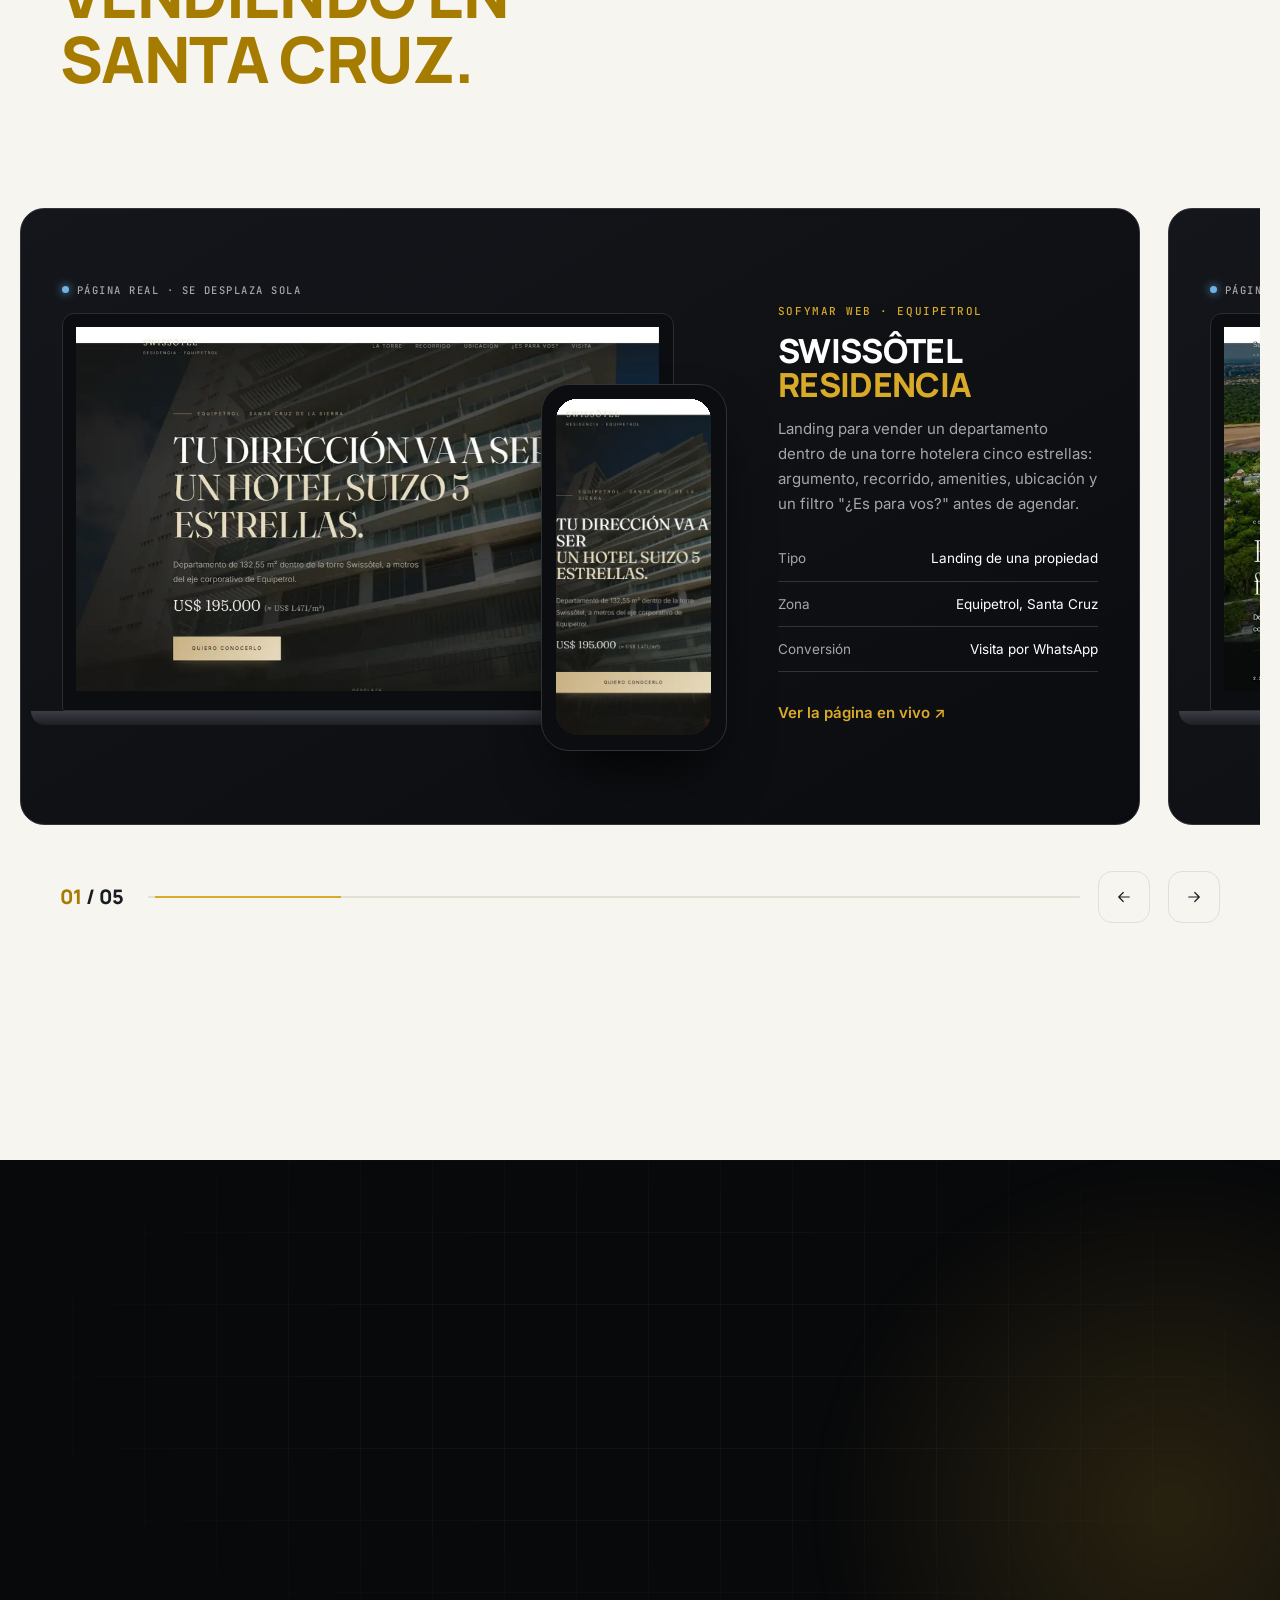
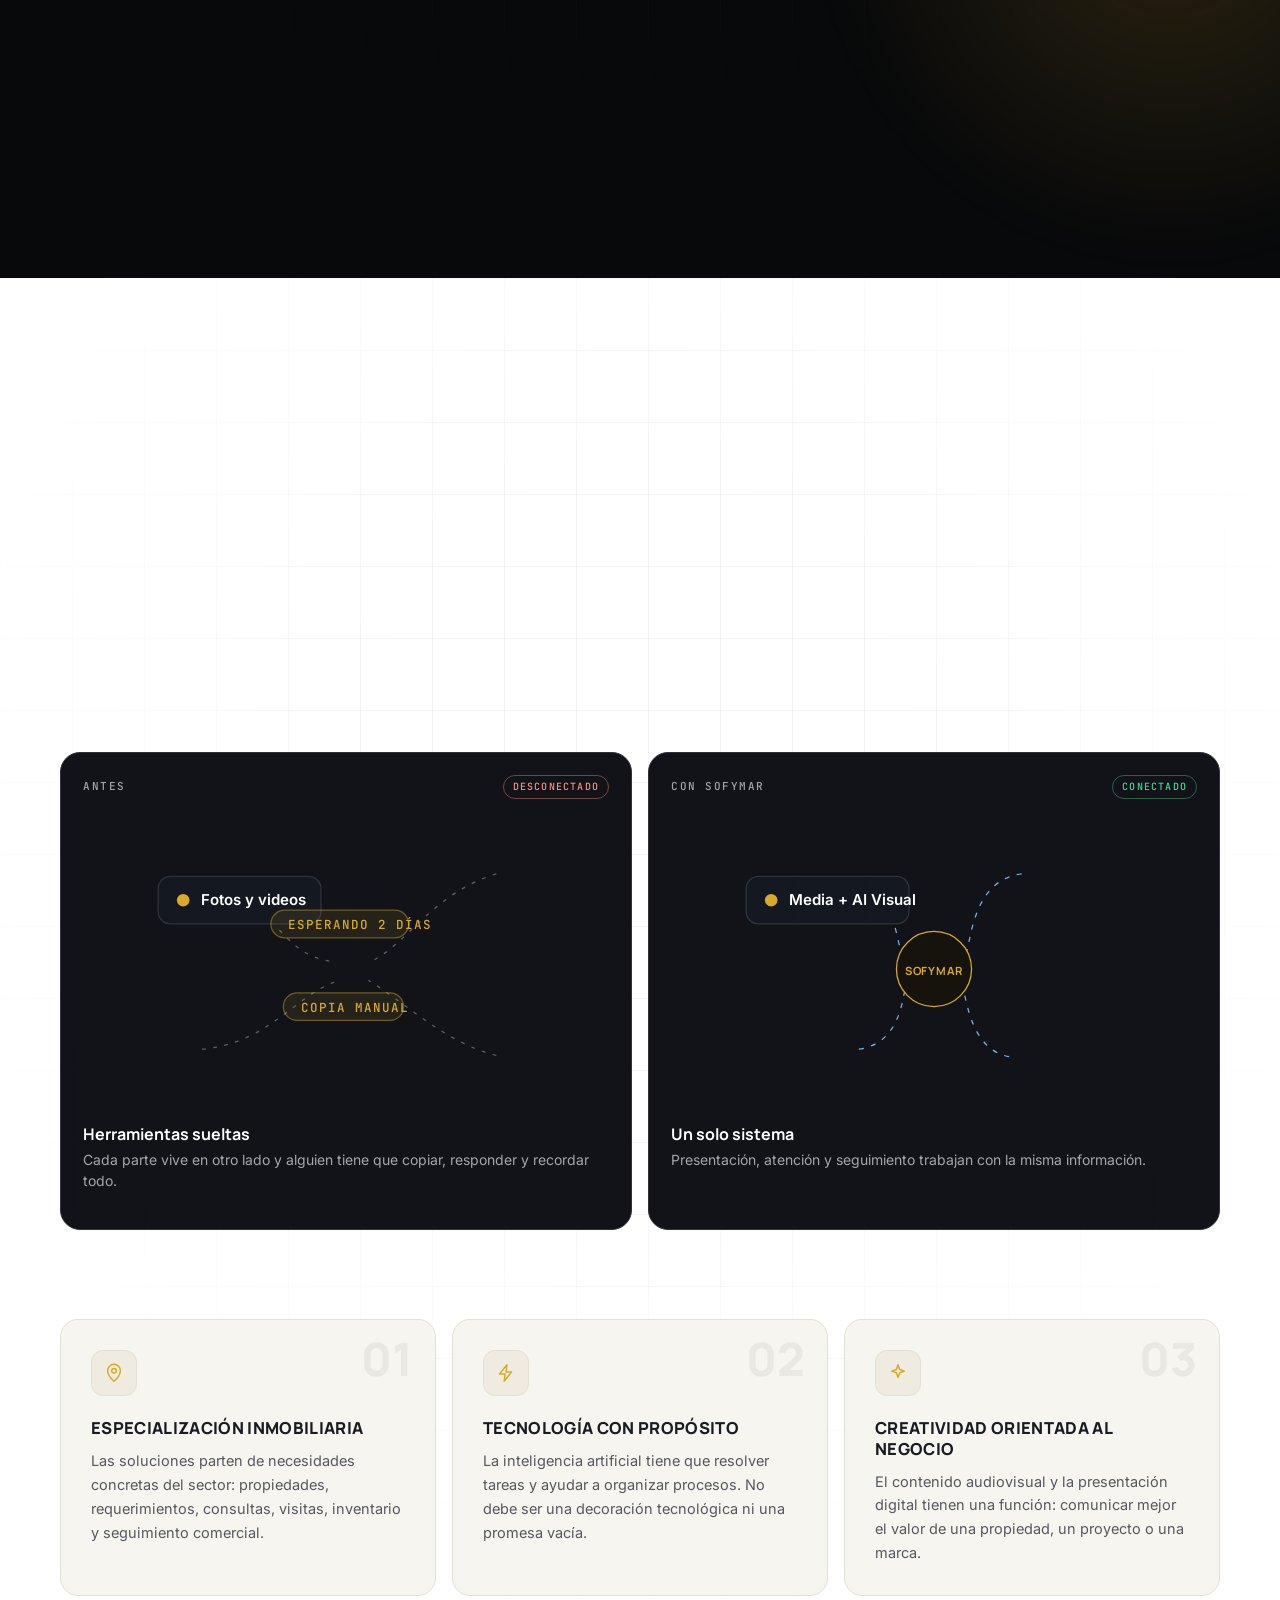
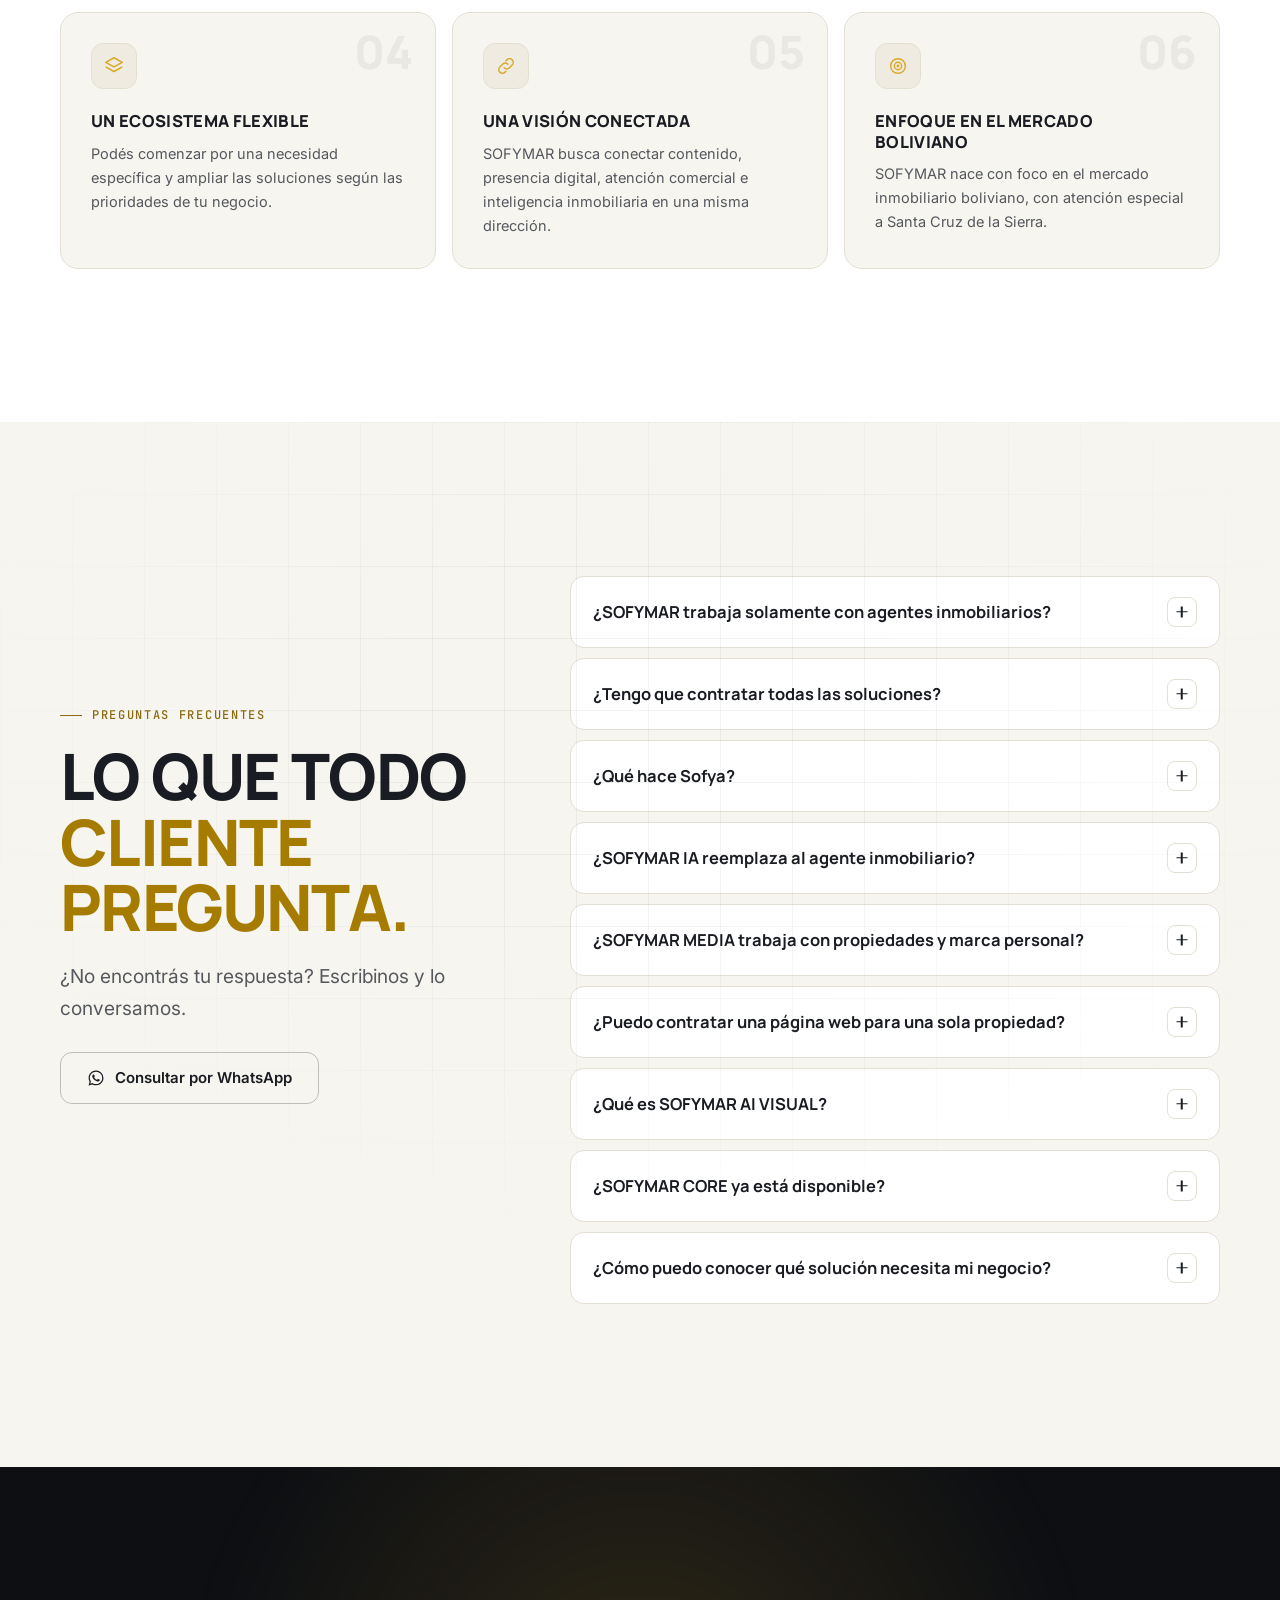
==== commit 36dee1d5: "Actualiza el sitio y los archivos de la web SOFYMAR Co-Authored-By: Claude Sonnet 5.5 <noreply@anthr" ====
--- a/index.html
+++ b/index.html
@@ -98,7 +98,7 @@
   <div class="hero-sticky">
     <img class="poster" src="assets/hero-edificio-poster.jpg" alt="" aria-hidden="true">
     <video id="heroVideo" muted playsinline preload="auto" poster="assets/hero-edificio-poster.jpg" aria-label="Timeline de un edificio corporativo, de noche a día"
-           data-desktop="assets/hero-edificio-timeline.mp4" data-mobile="assets/hero-edificio-timeline-movil.mp4"></video>
+           data-desktop="assets/hero-edificio-timeline.mp4" data-mobile="assets/hero-edificio-scrub-movil.mp4"></video>
     <div class="hero-shade"></div>
     <div class="hero-grid"></div>
 
--- a/assets/sofymar-extra.css
+++ b/assets/sofymar-extra.css
@@ -700,3 +700,4 @@
   .yt-cap{padding:14px}
 }
 @media (max-width:640px){.clip-hint{font-size:11px;letter-spacing:.06em;text-align:center;padding:0 8px}.clip-net{font-size:18px}}
+@media (max-width:760px){.reel{aspect-ratio:4/5}.media-vis .slot{aspect-ratio:4/5}}
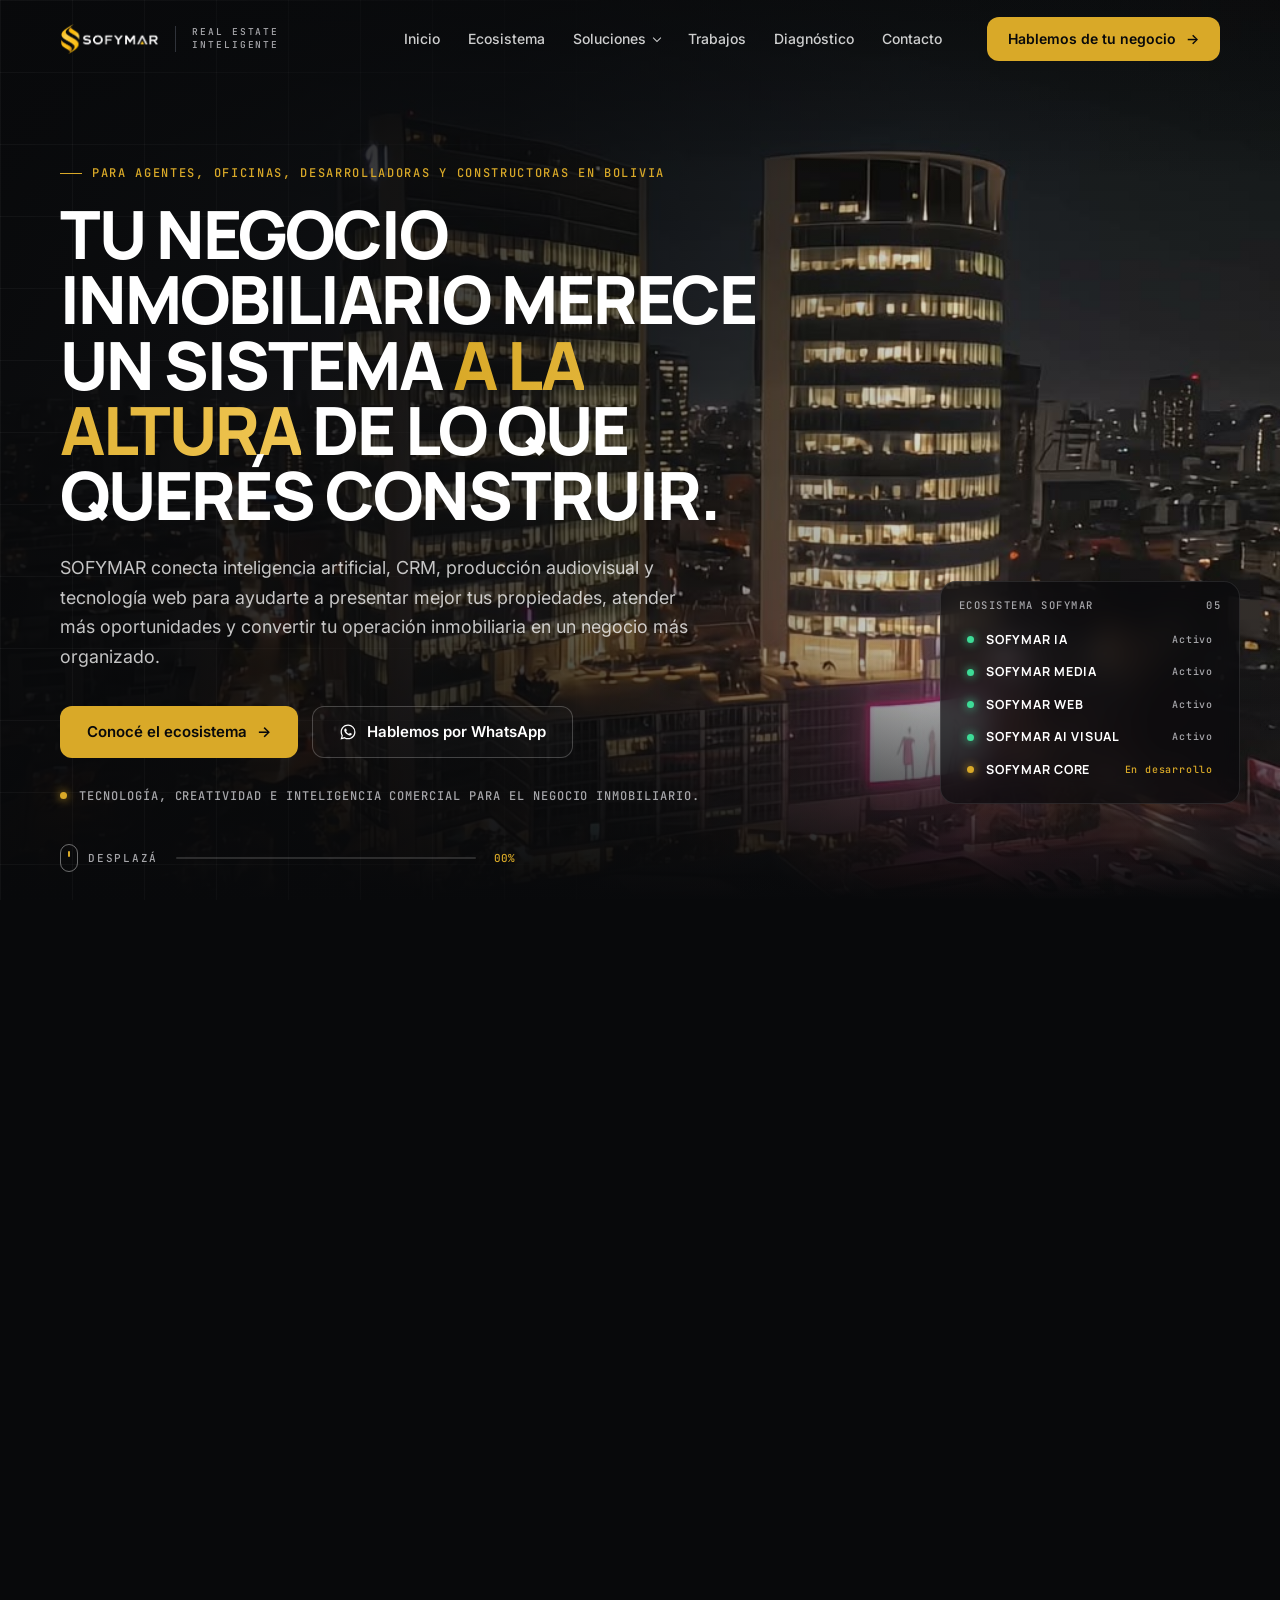
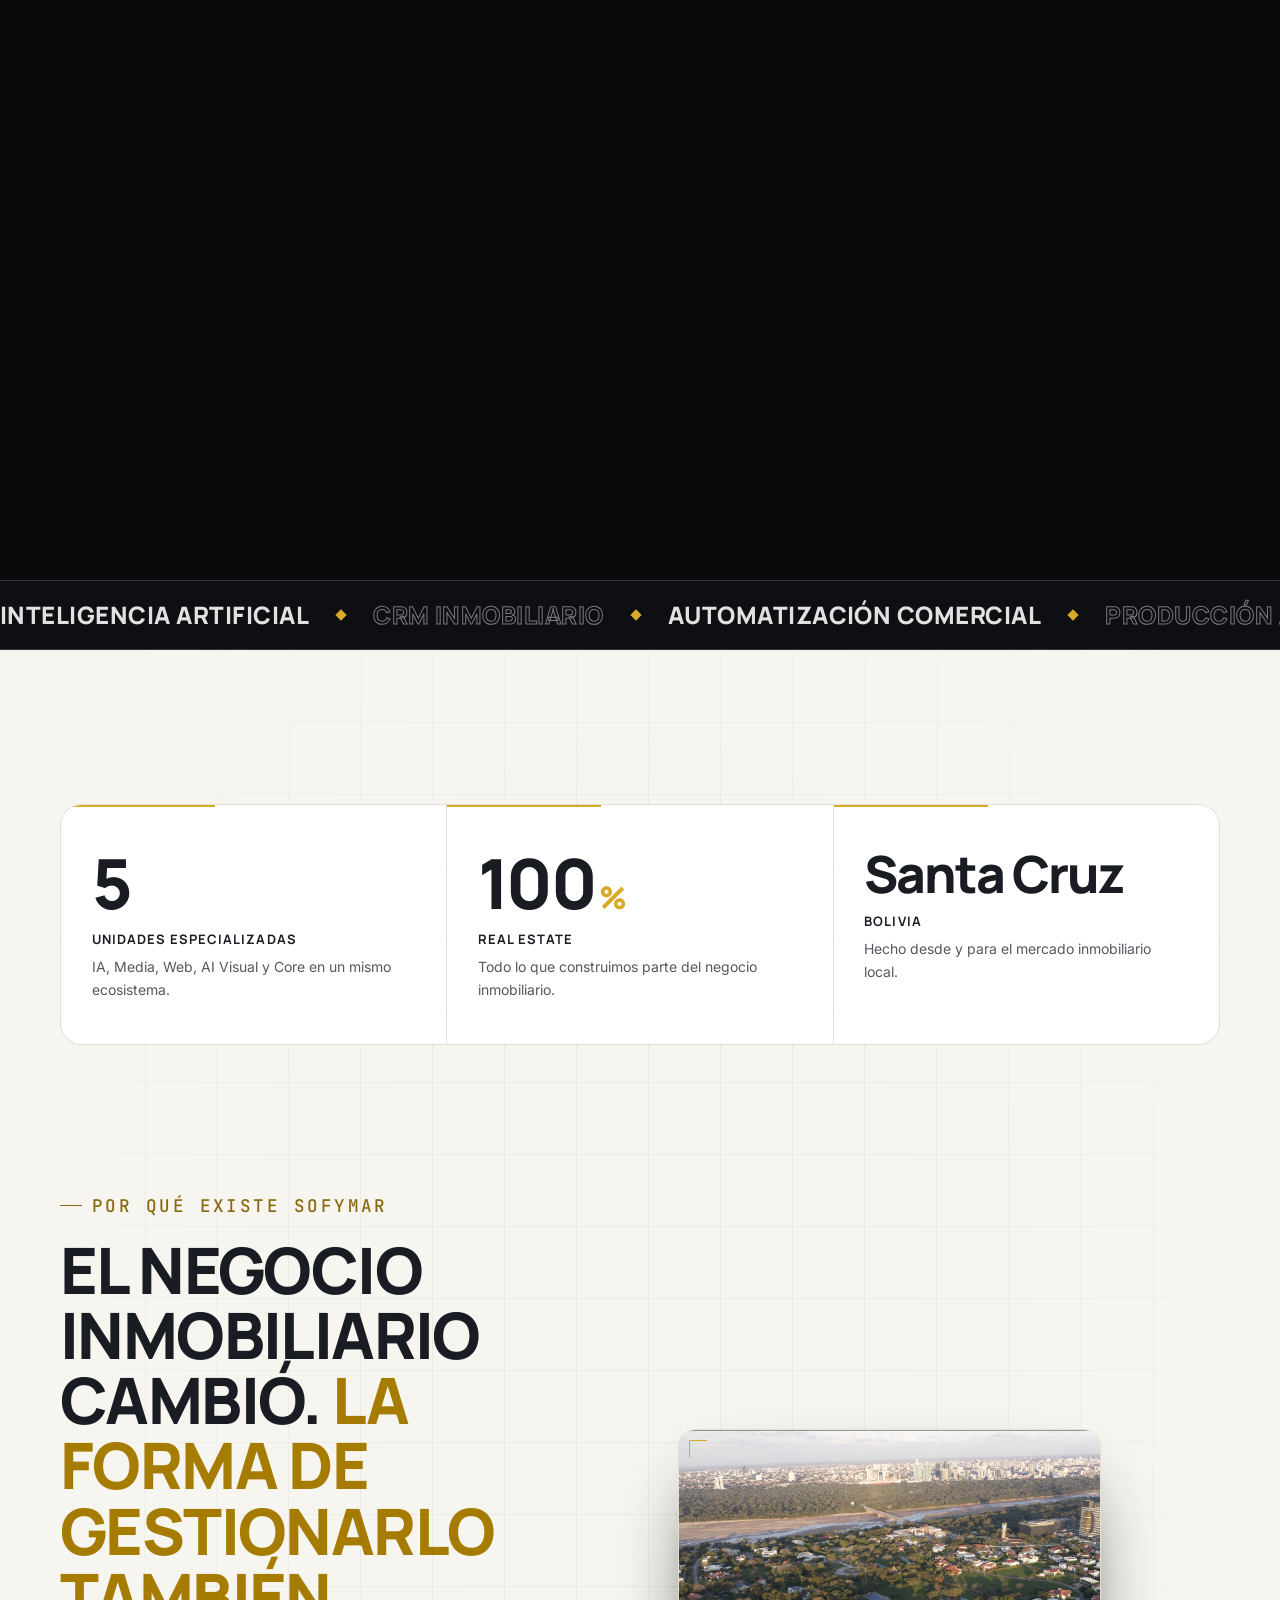
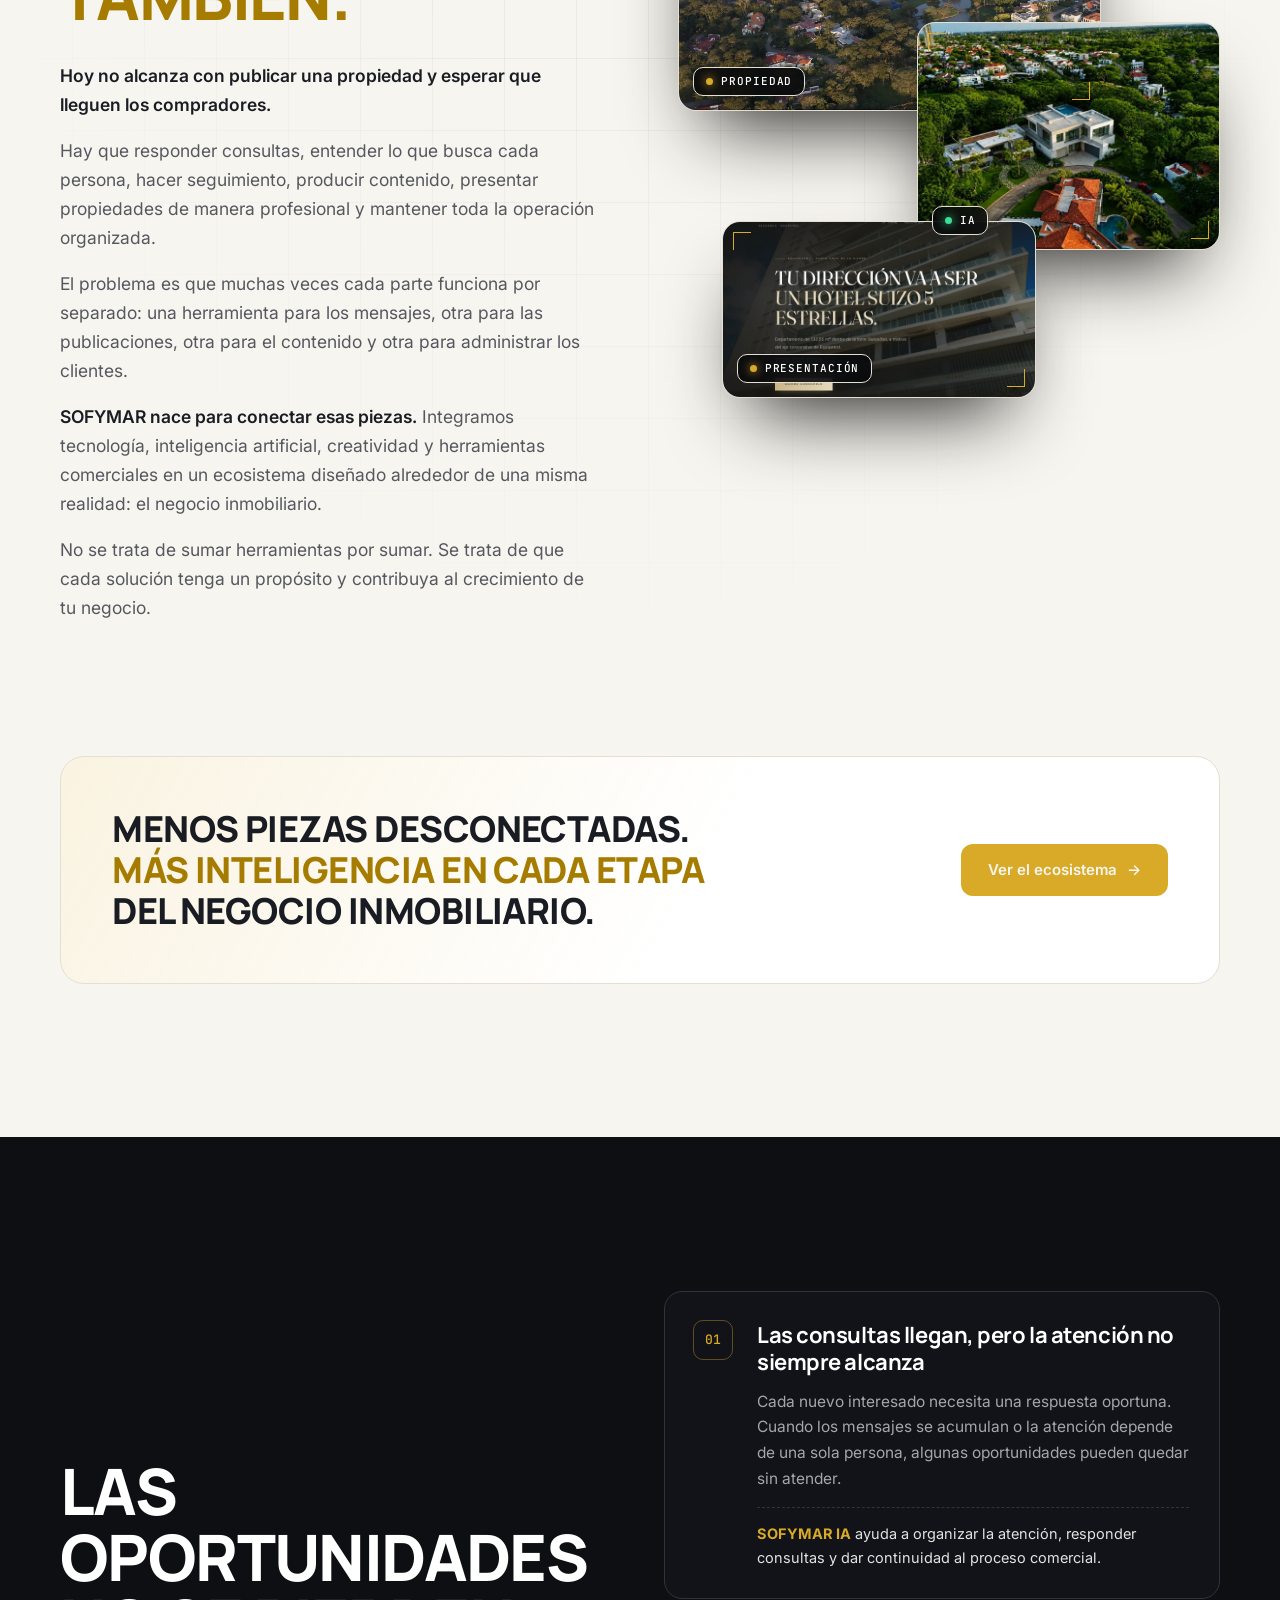
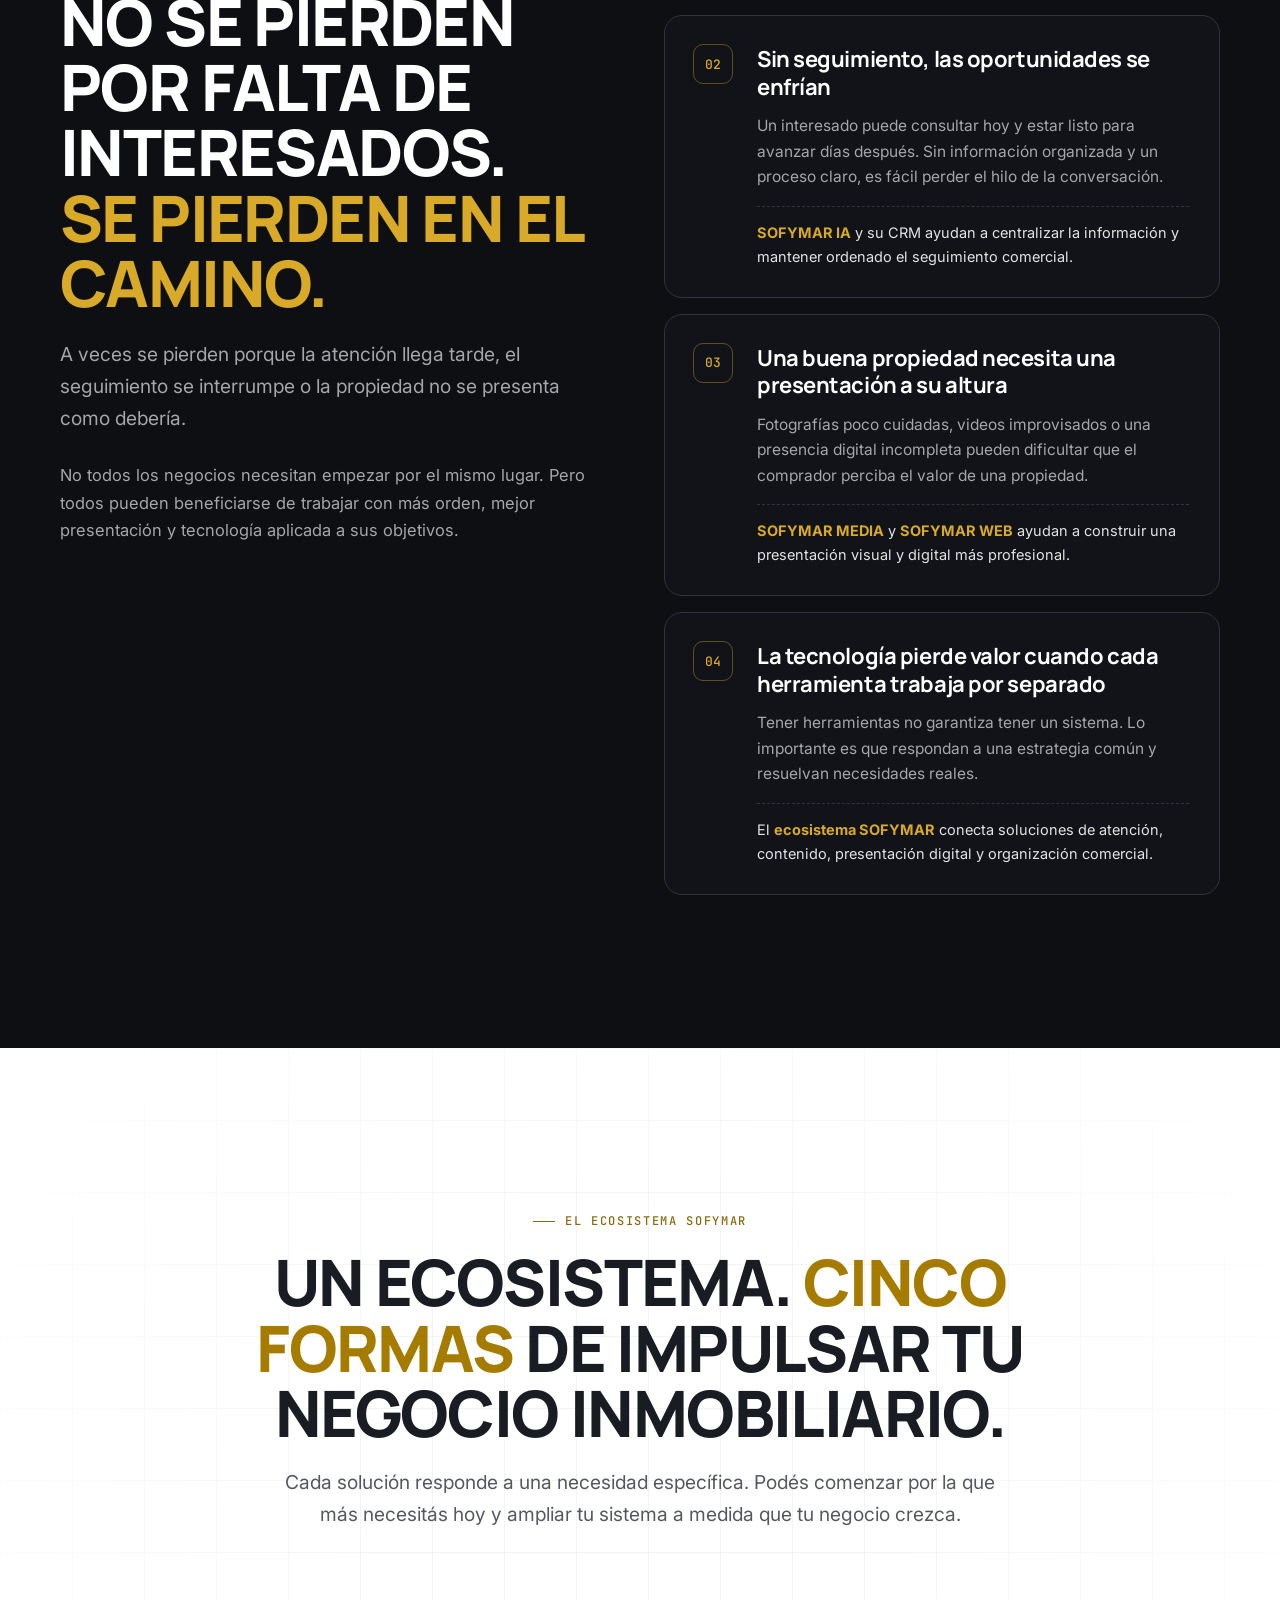
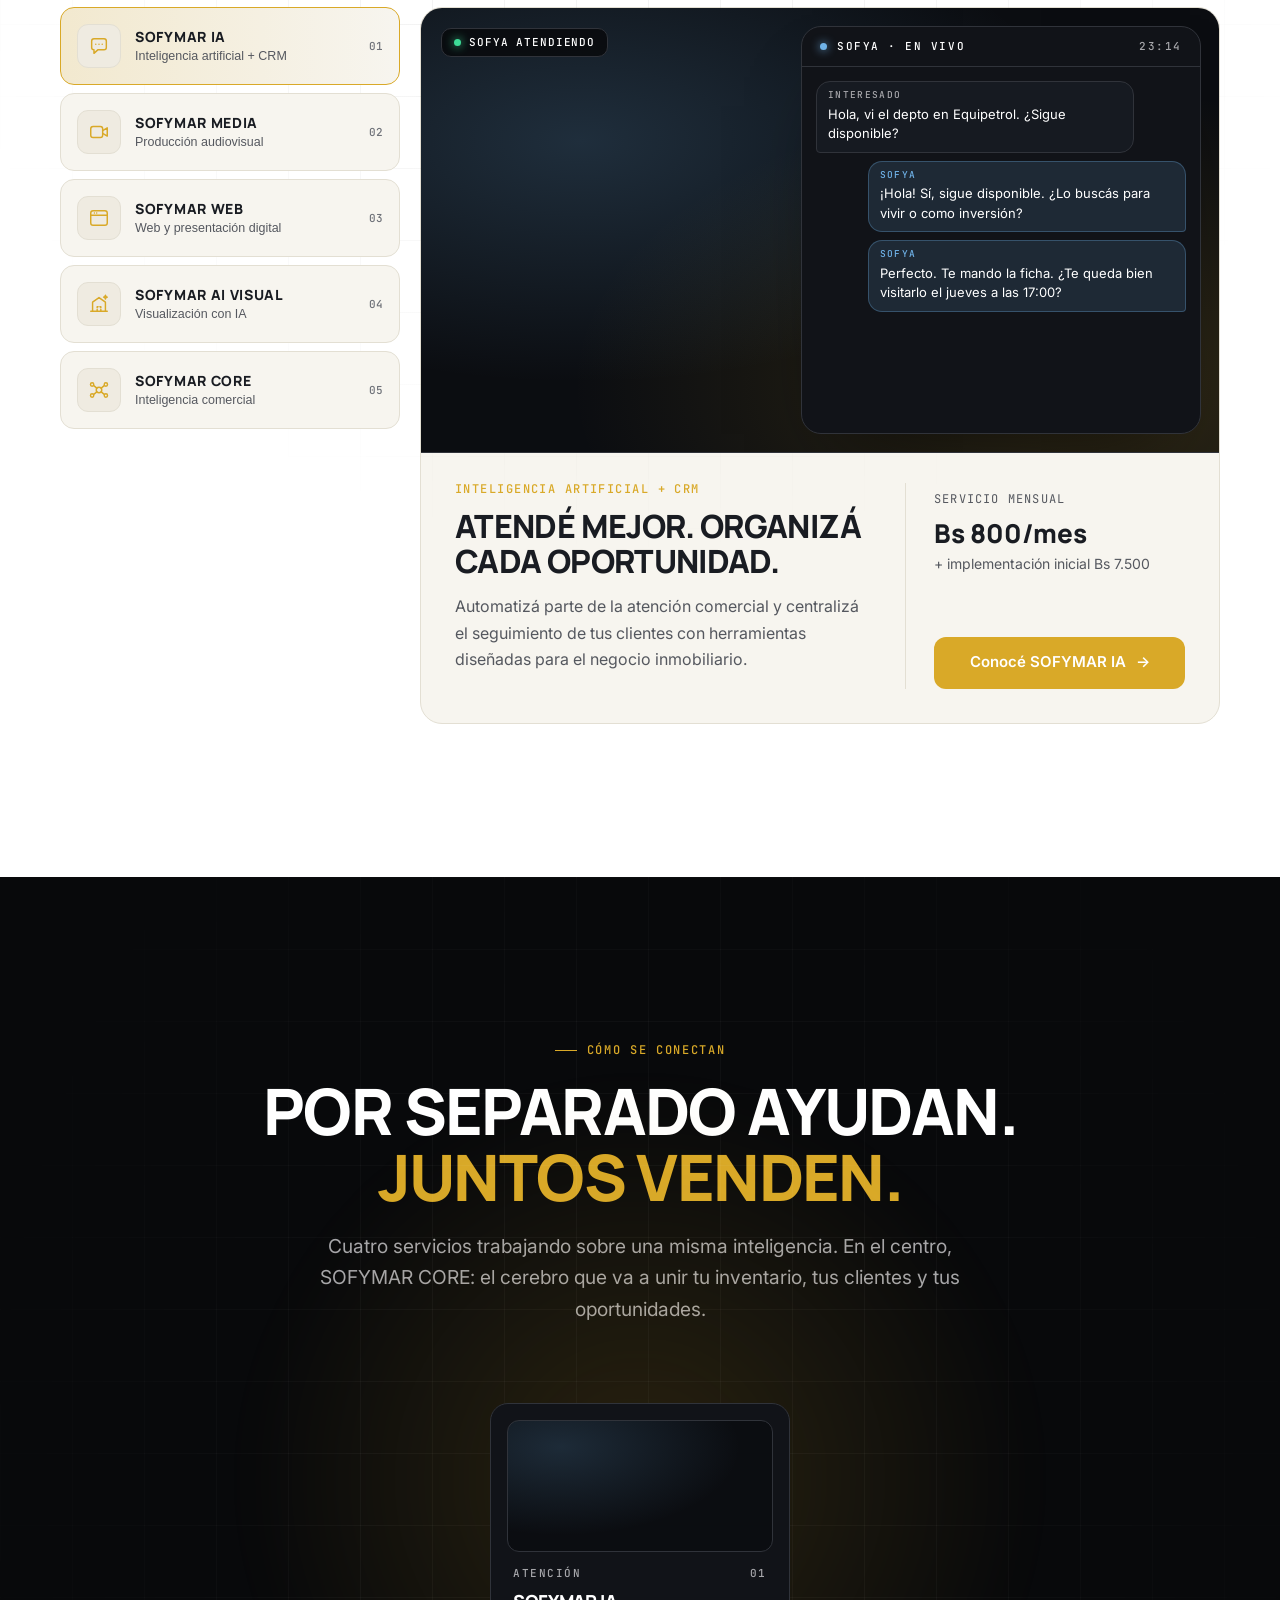
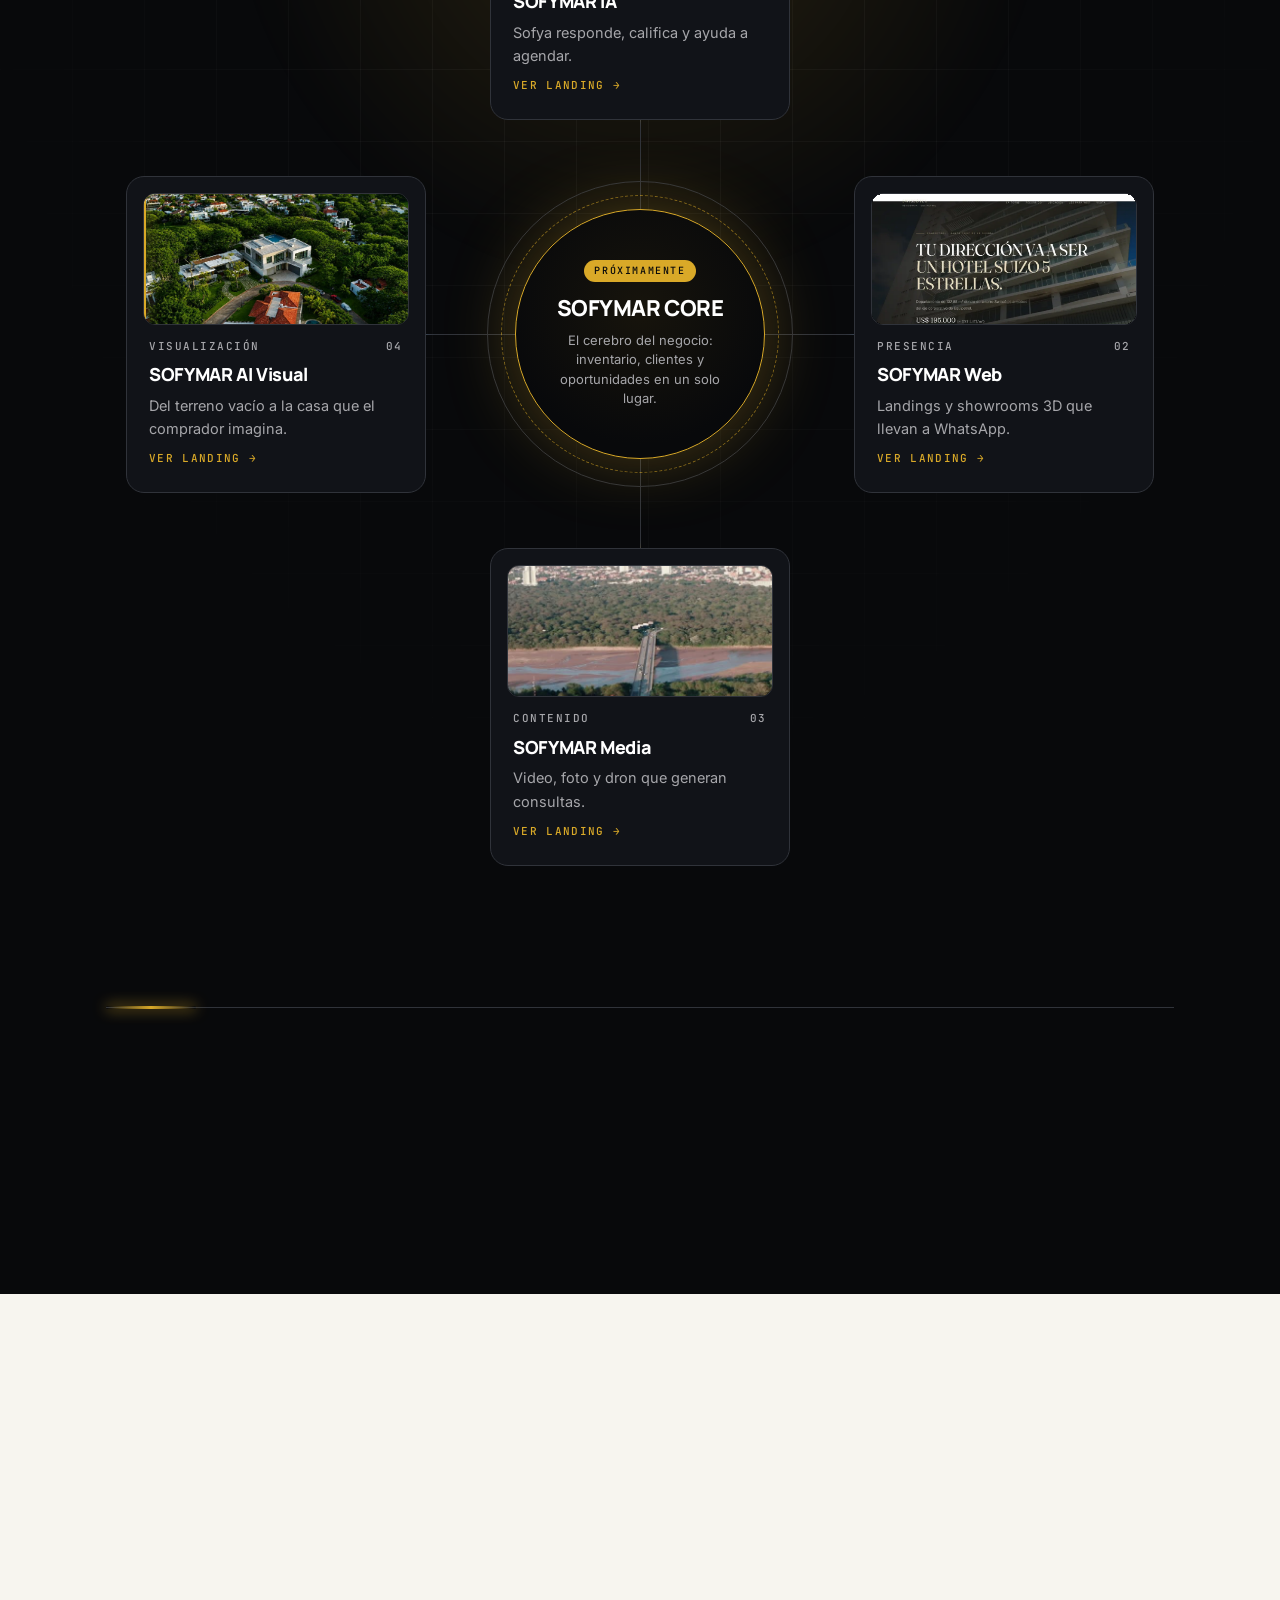
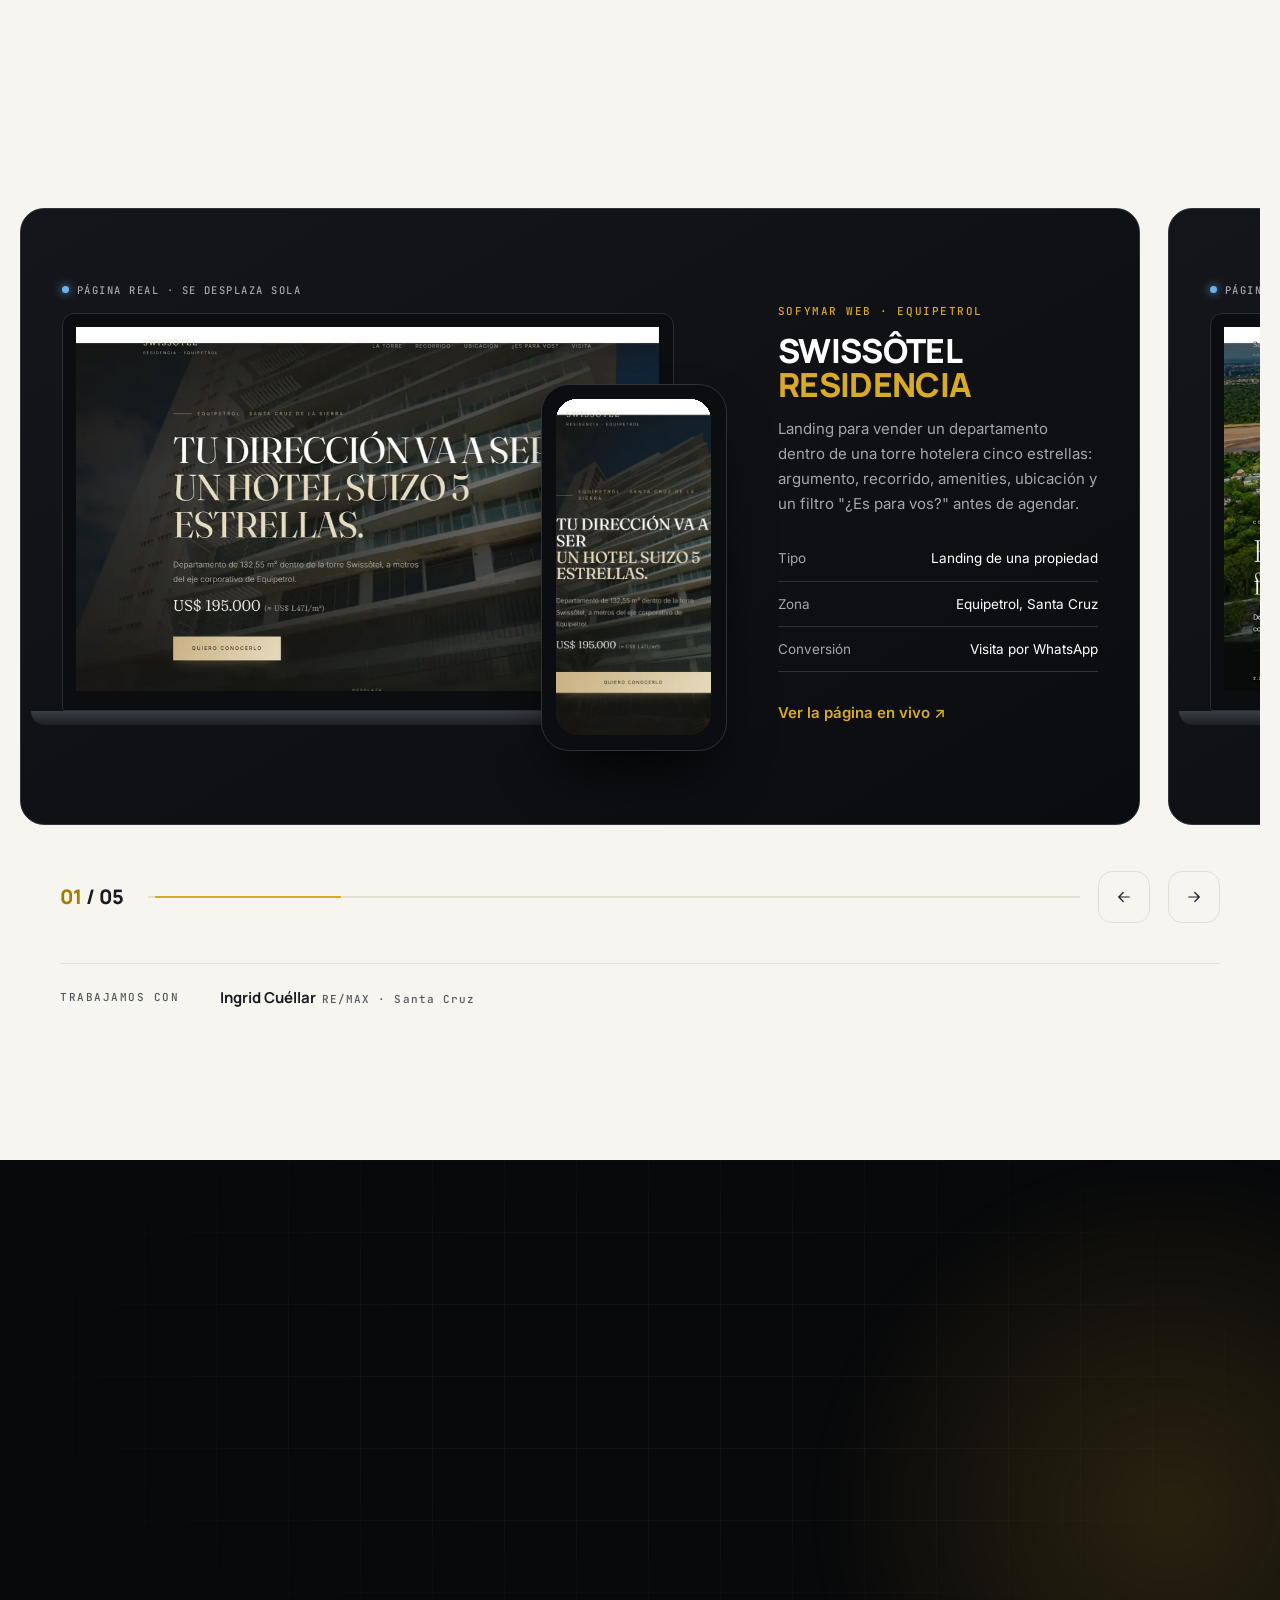
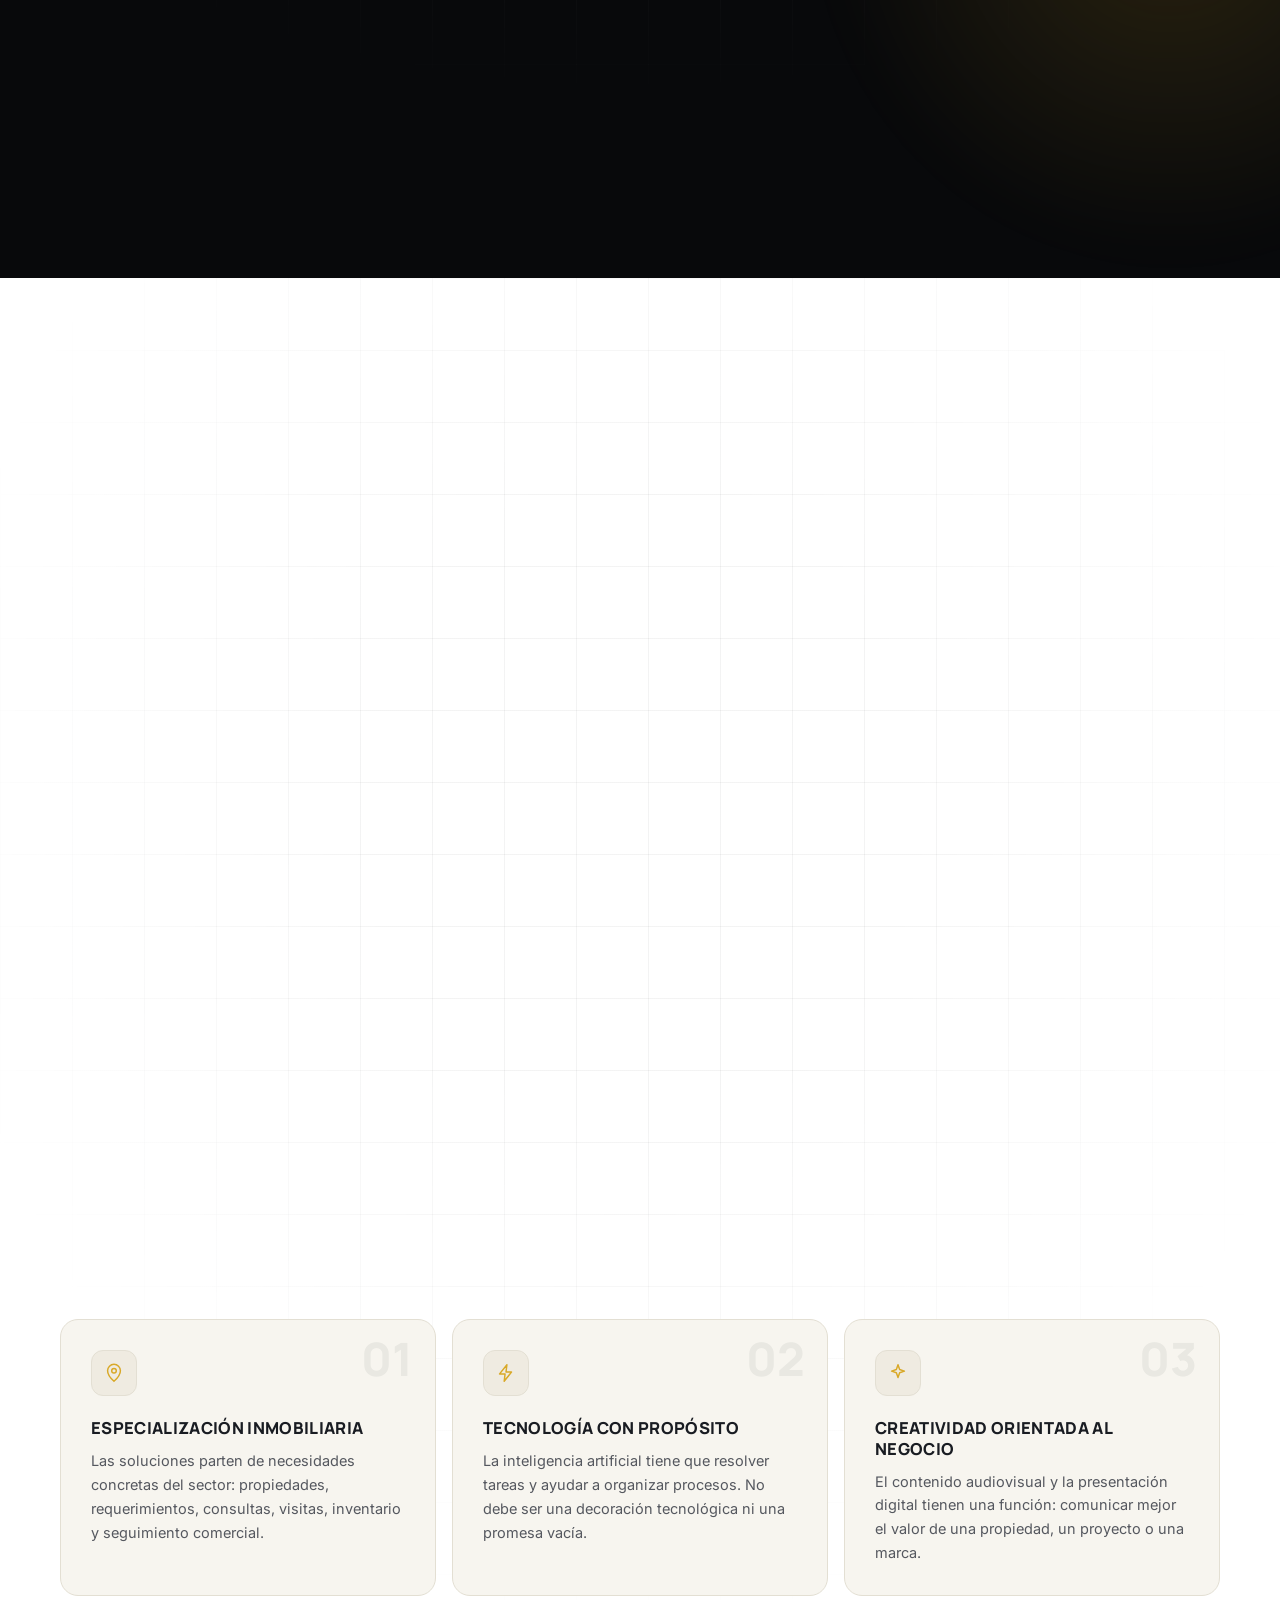
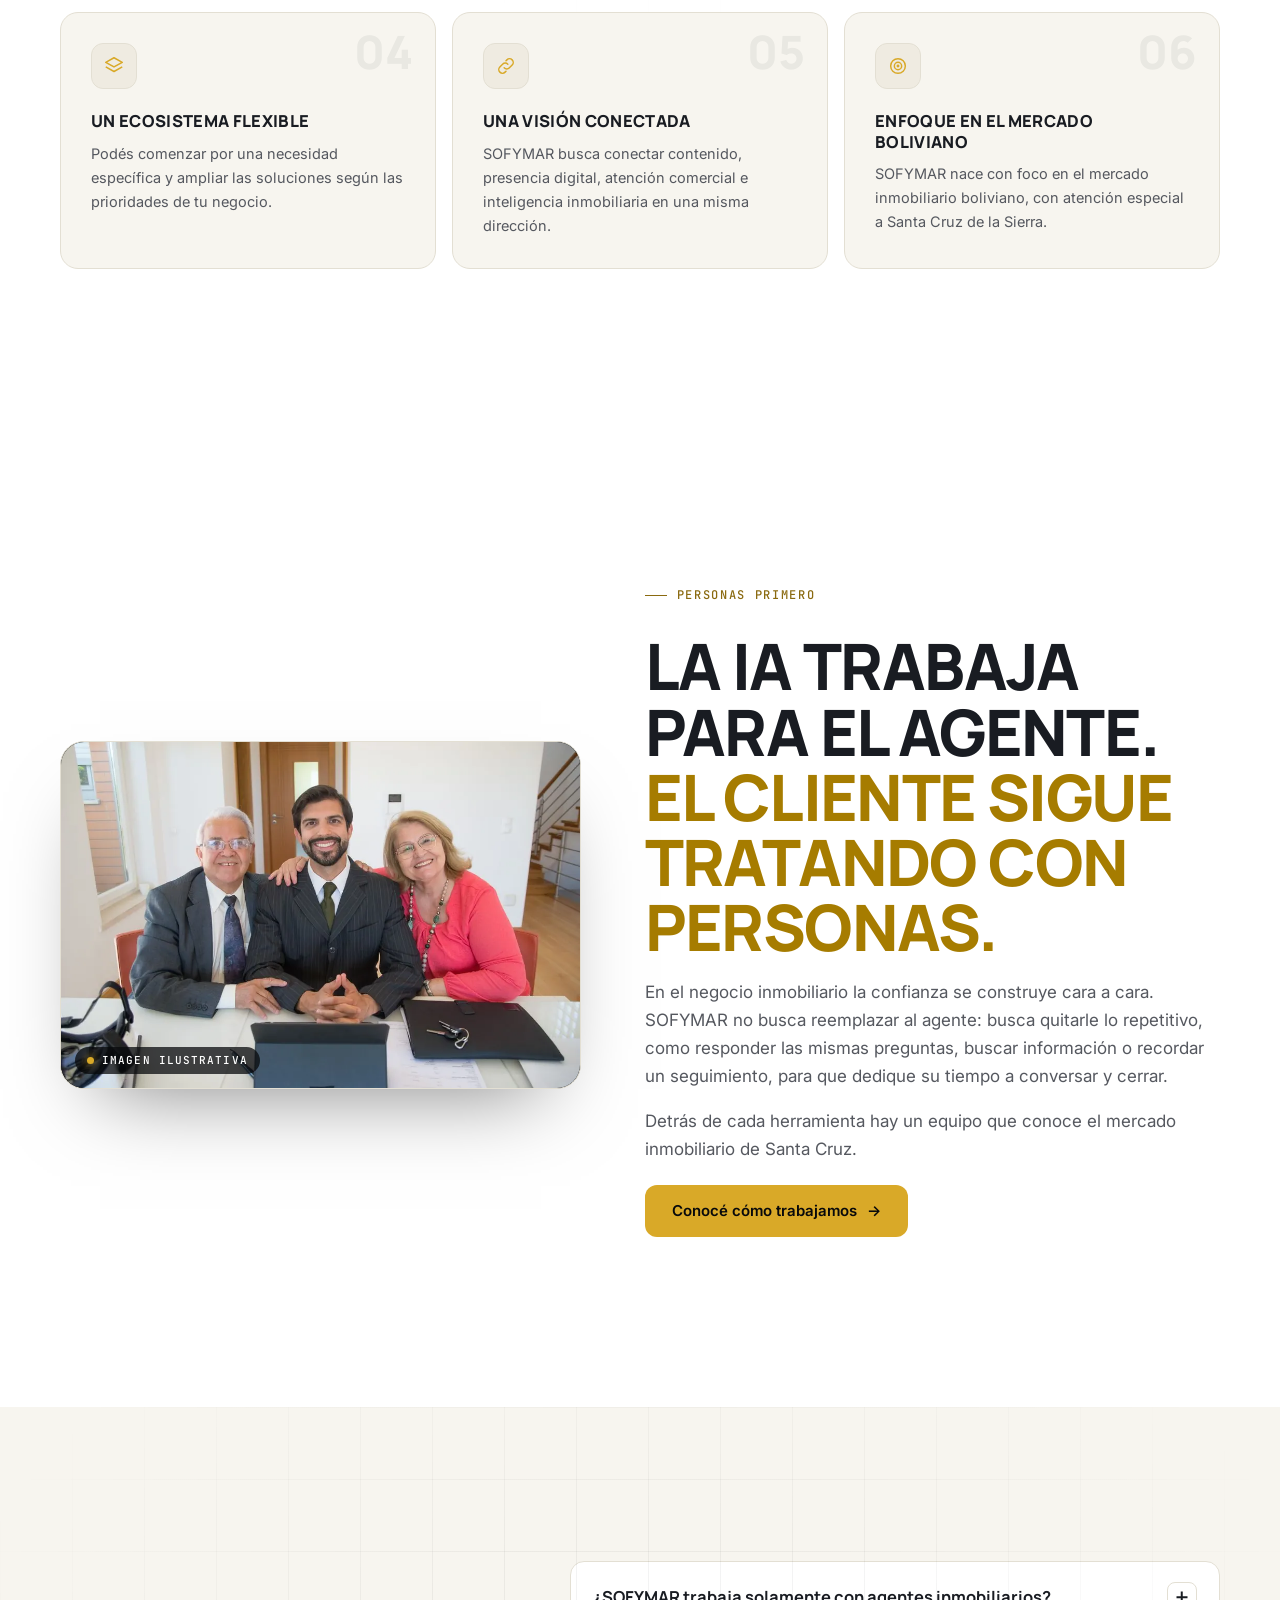
==== commit be8b2725: "Actualiza el sitio y los archivos de la web SOFYMAR Co-Authored-By: Claude Sonnet 5.5 <noreply@anthr" ====
--- a/index.html
+++ b/index.html
@@ -511,6 +511,24 @@
   </div>
 </section>
 
+<section class="sec lt-w human" id="personas-home" aria-labelledby="t-hum-home">
+  <div class="wrap">
+    <div class="split human-in">
+      <figure class="human-fig rv">
+        <img src="assets/persona-equipo-clientes.webp" alt="Agentes inmobiliarios trabajando con tecnología (imagen ilustrativa)" loading="lazy" width="1000" height="668">
+        <figcaption><span class="dot"></span>Imagen ilustrativa</figcaption>
+      </figure>
+      <div class="rv">
+        <p class="tag">Personas primero</p>
+        <h2 class="big" id="t-hum-home">La IA trabaja para el agente. <span class="o">El cliente sigue tratando con personas.</span></h2>
+        <div class="body-txt"><p>En el negocio inmobiliario la confianza se construye cara a cara. SOFYMAR no busca reemplazar al agente: busca quitarle lo repetitivo, como responder las mismas preguntas, buscar información o recordar un seguimiento, para que dedique su tiempo a conversar y cerrar.</p><p>Detrás de cada herramienta hay un equipo que conoce el mercado inmobiliario de Santa Cruz.</p></div>
+        <p style="margin-top:22px"><a class="btn btn-gold" href="#como">Conocé cómo trabajamos <span class="arr" aria-hidden="true">→</span></a></p>
+      </div>
+    </div>
+  </div>
+</section>
+
+
 <section class="sec grid-bg lt" id="faq" aria-labelledby="t-faq">
   <div class="wrap faq-grid">
     <div class="sticky">
--- a/assets/sofymar-extra.css
+++ b/assets/sofymar-extra.css
@@ -701,3 +701,12 @@
 }
 @media (max-width:640px){.clip-hint{font-size:11px;letter-spacing:.06em;text-align:center;padding:0 8px}.clip-net{font-size:18px}}
 @media (max-width:760px){.reel{aspect-ratio:4/5}.media-vis .slot{aspect-ratio:4/5}}
+
+/* ===== PERSONAS + IA ===== */
+.human-in{display:grid;grid-template-columns:minmax(0,.95fr) minmax(0,1.05fr);gap:clamp(28px,5vw,72px);align-items:center}
+.human-fig{position:relative;margin:0;border-radius:24px;overflow:hidden;border:1px solid var(--line);background:#000;box-shadow:0 40px 80px -40px rgba(0,0,0,.5)}
+.human-fig img{display:block;width:100%;height:auto;max-height:640px;object-fit:cover}
+.human-fig figcaption{position:absolute;left:14px;bottom:14px;display:flex;align-items:center;gap:8px;padding:8px 12px;border-radius:999px;background:rgba(8,9,11,.74);color:#fff;font:500 11px/1 var(--f-m);letter-spacing:.1em;text-transform:uppercase}
+.human .big{margin:10px 0 18px}
+@media (max-width:860px){.human-in{grid-template-columns:minmax(0,1fr)}.human-fig img{max-height:420px}.human .btn{width:100%;justify-content:center}}
+.human .btn-gold{color:#08090B!important}
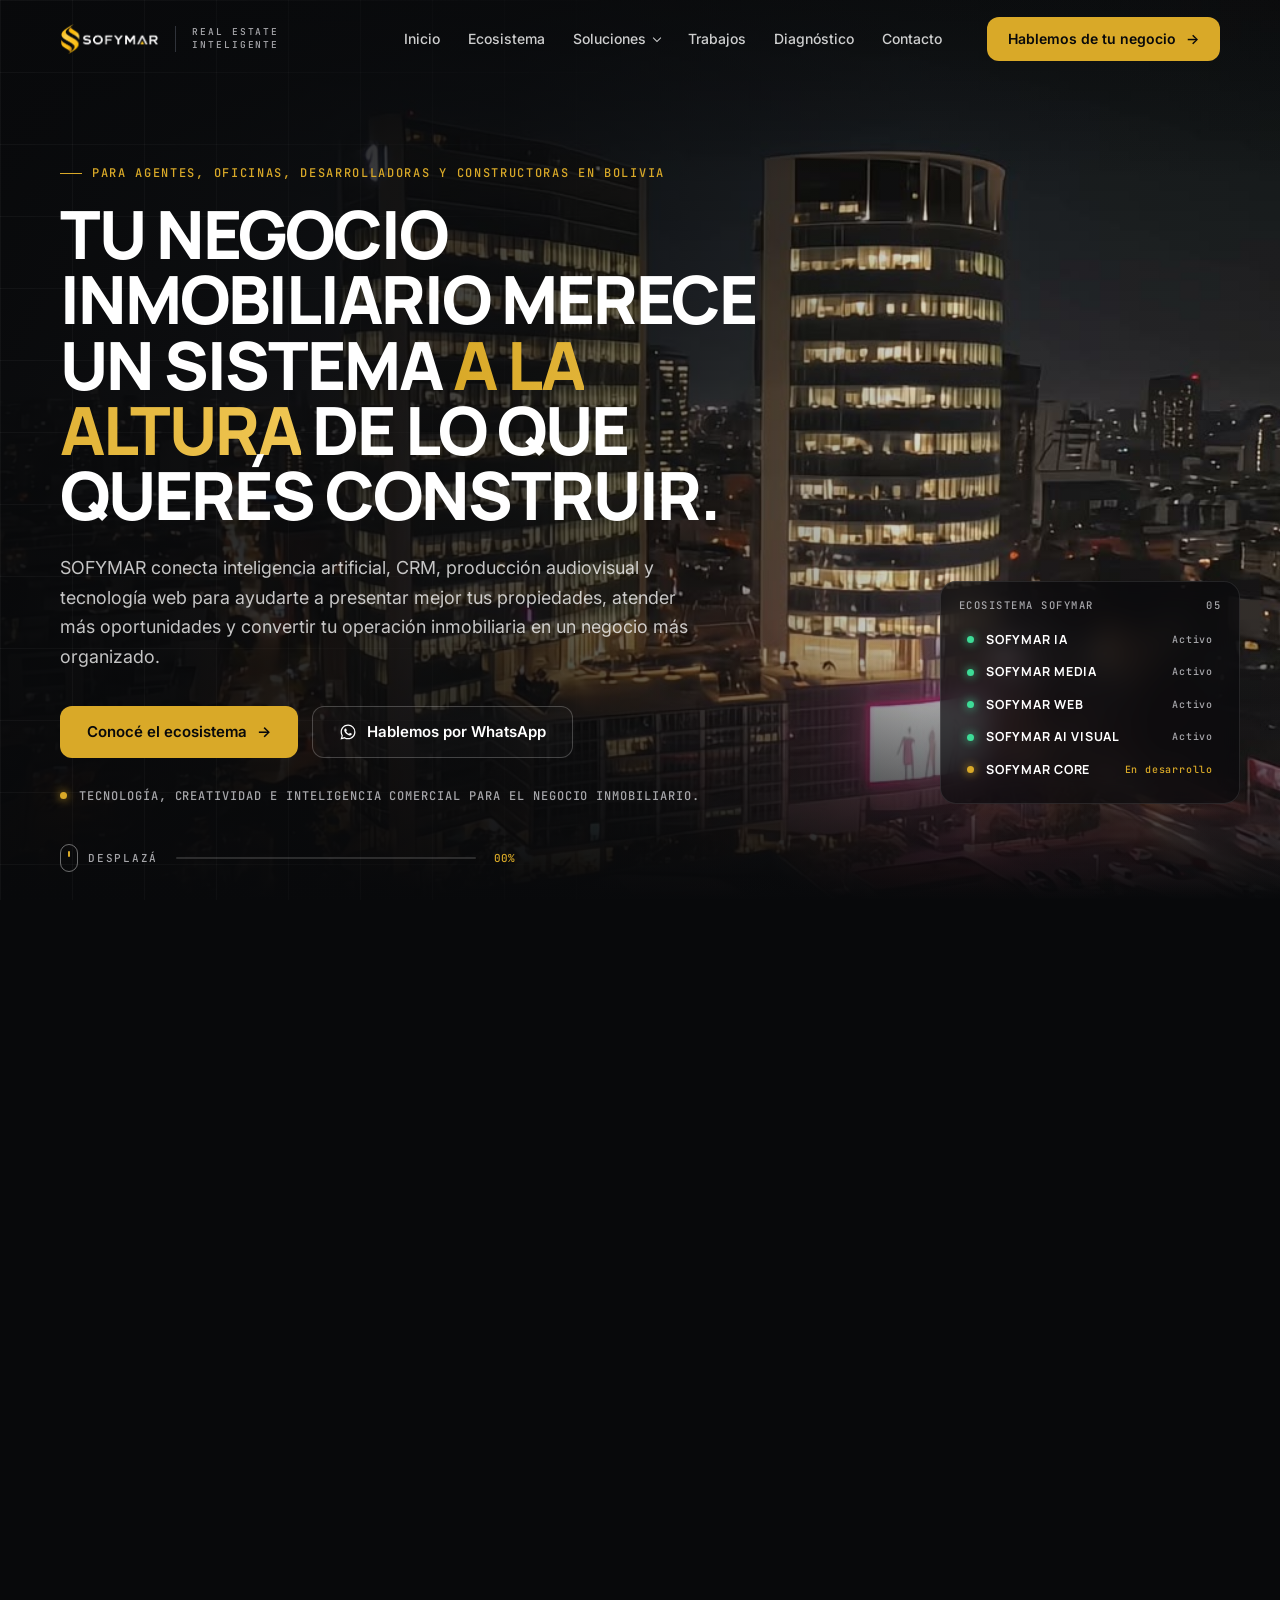
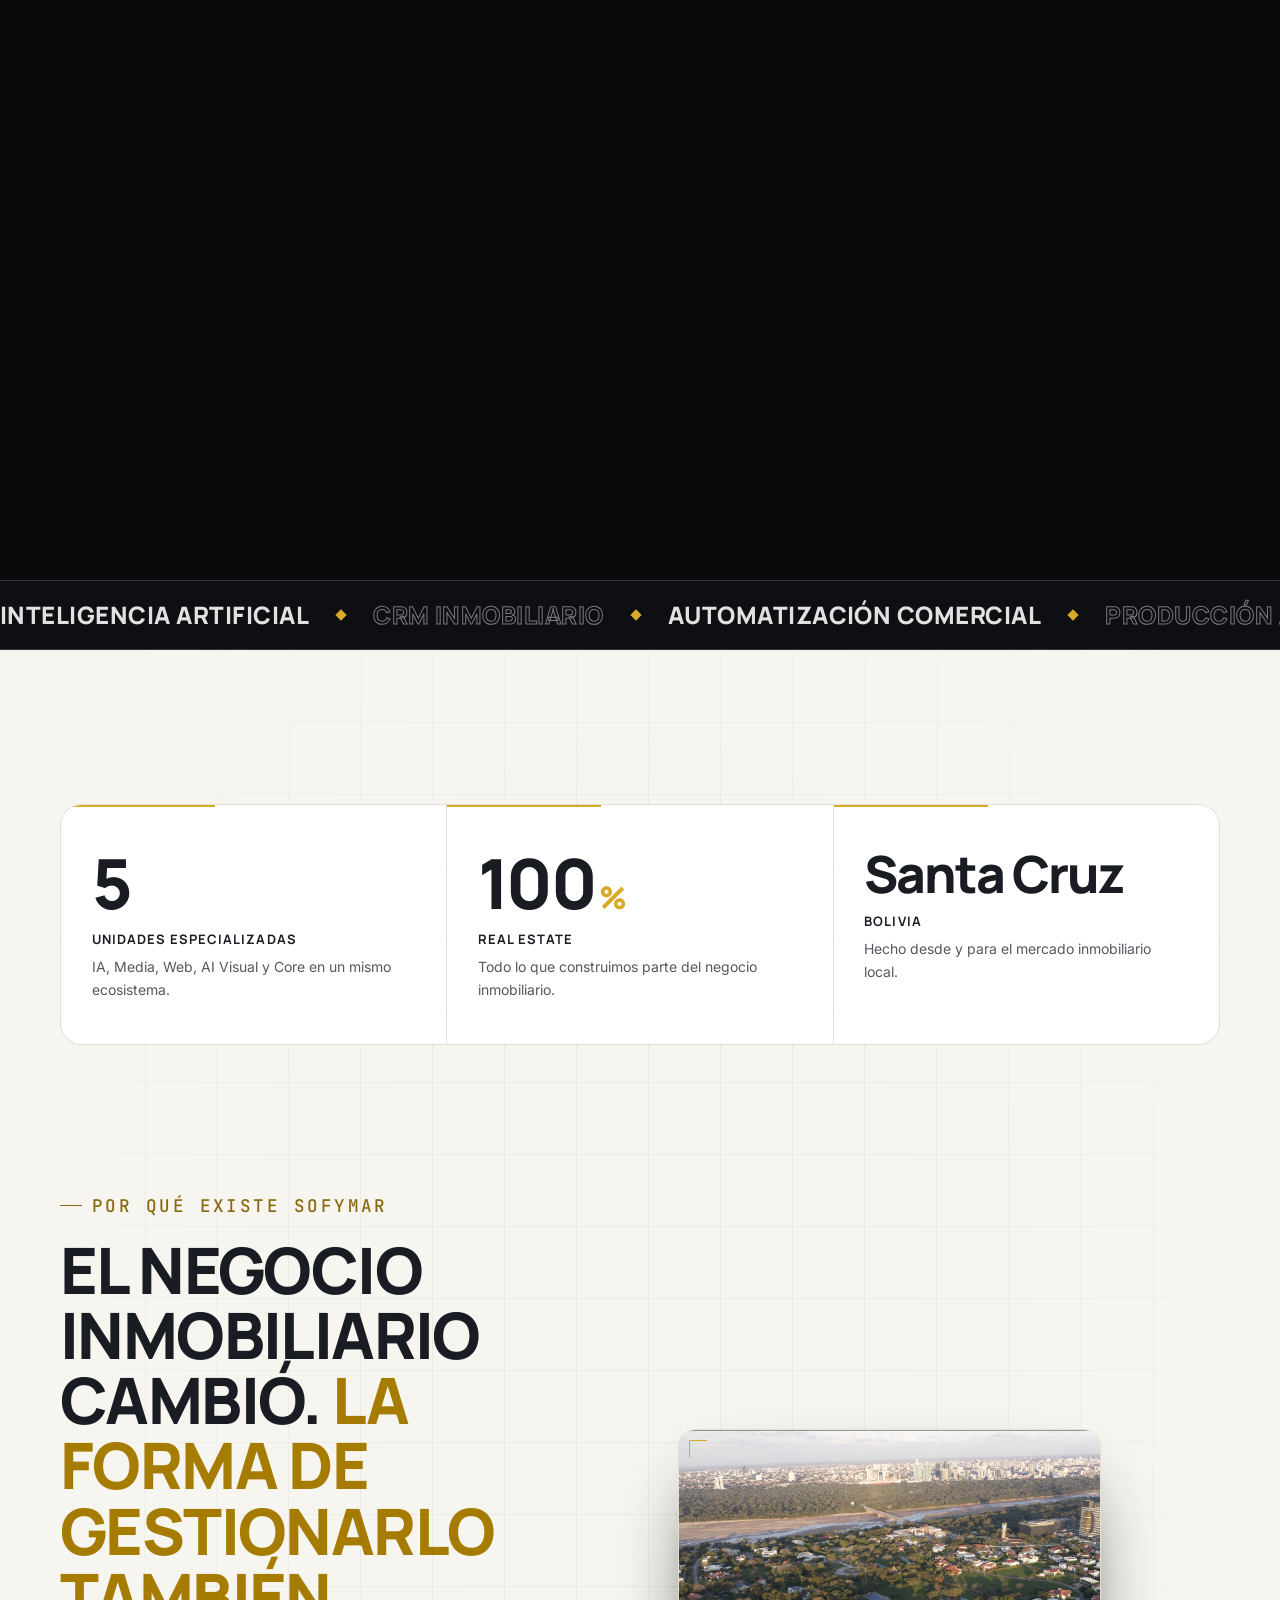
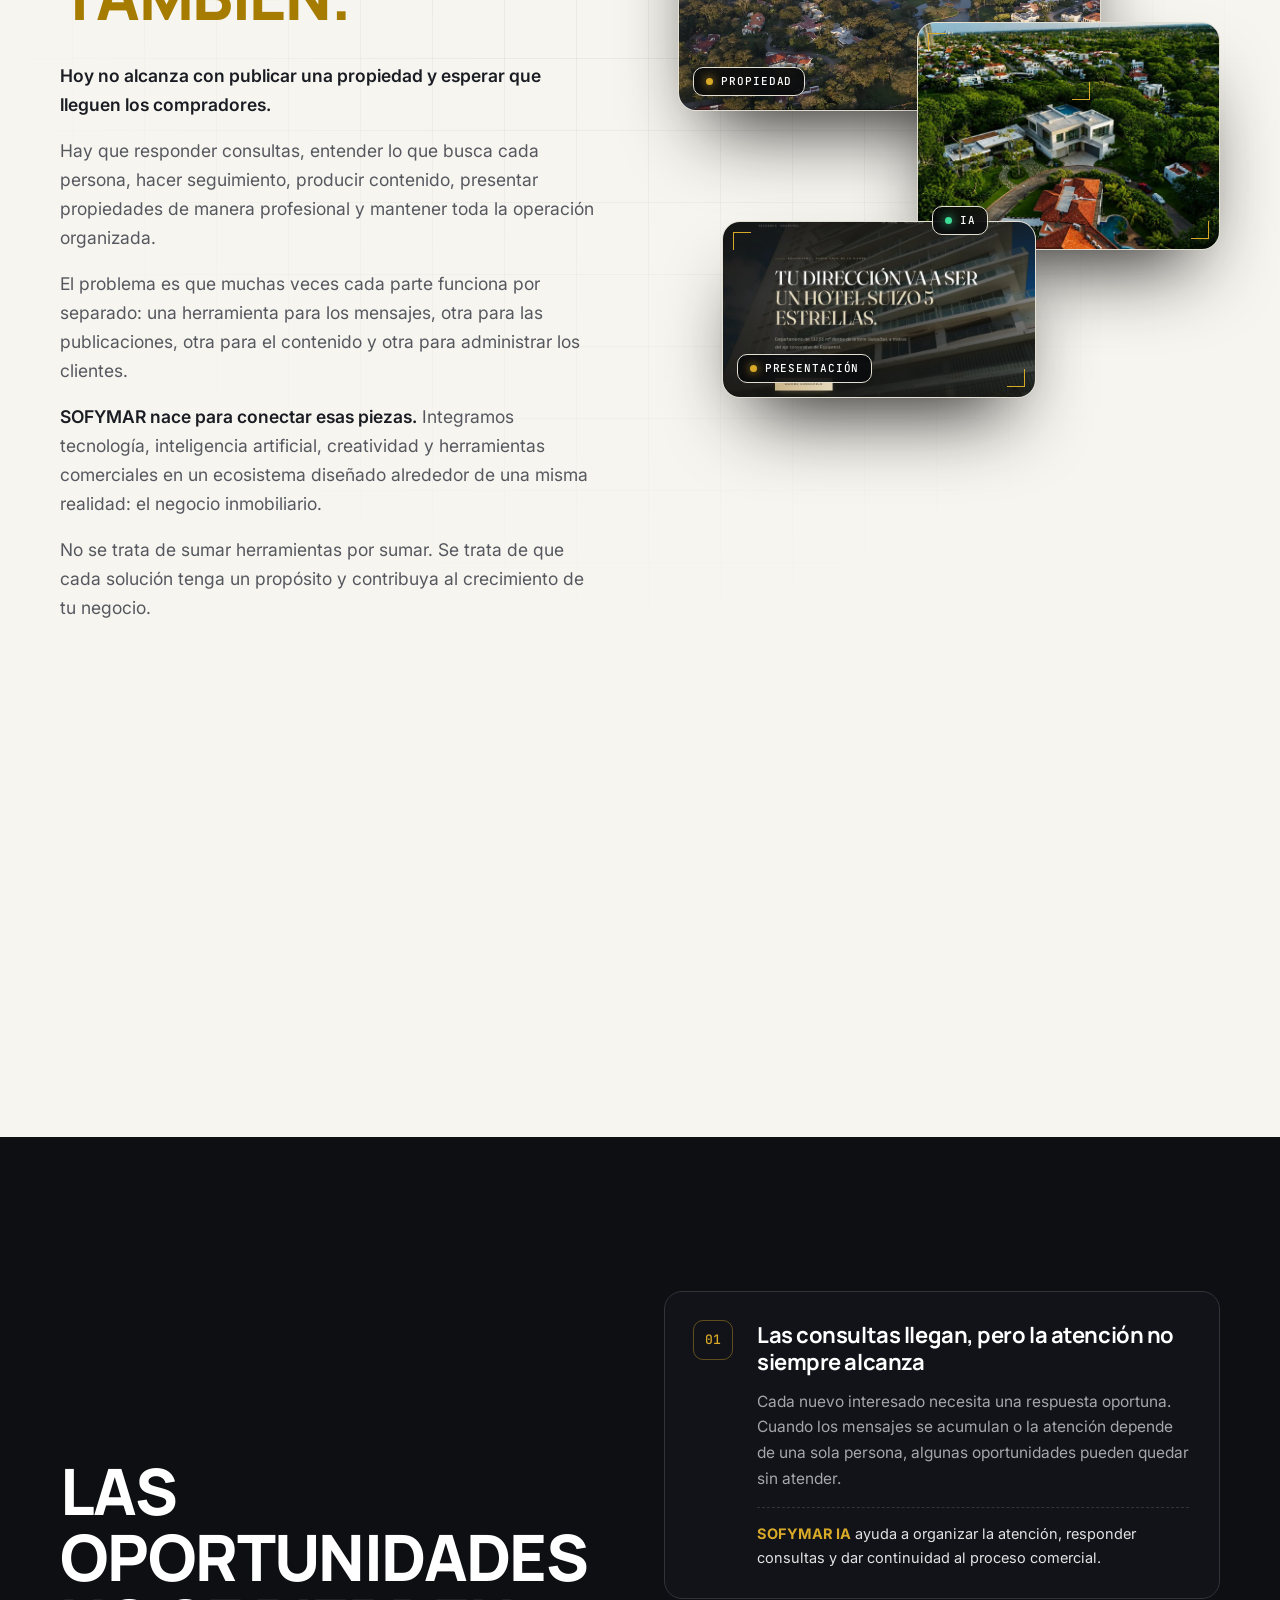
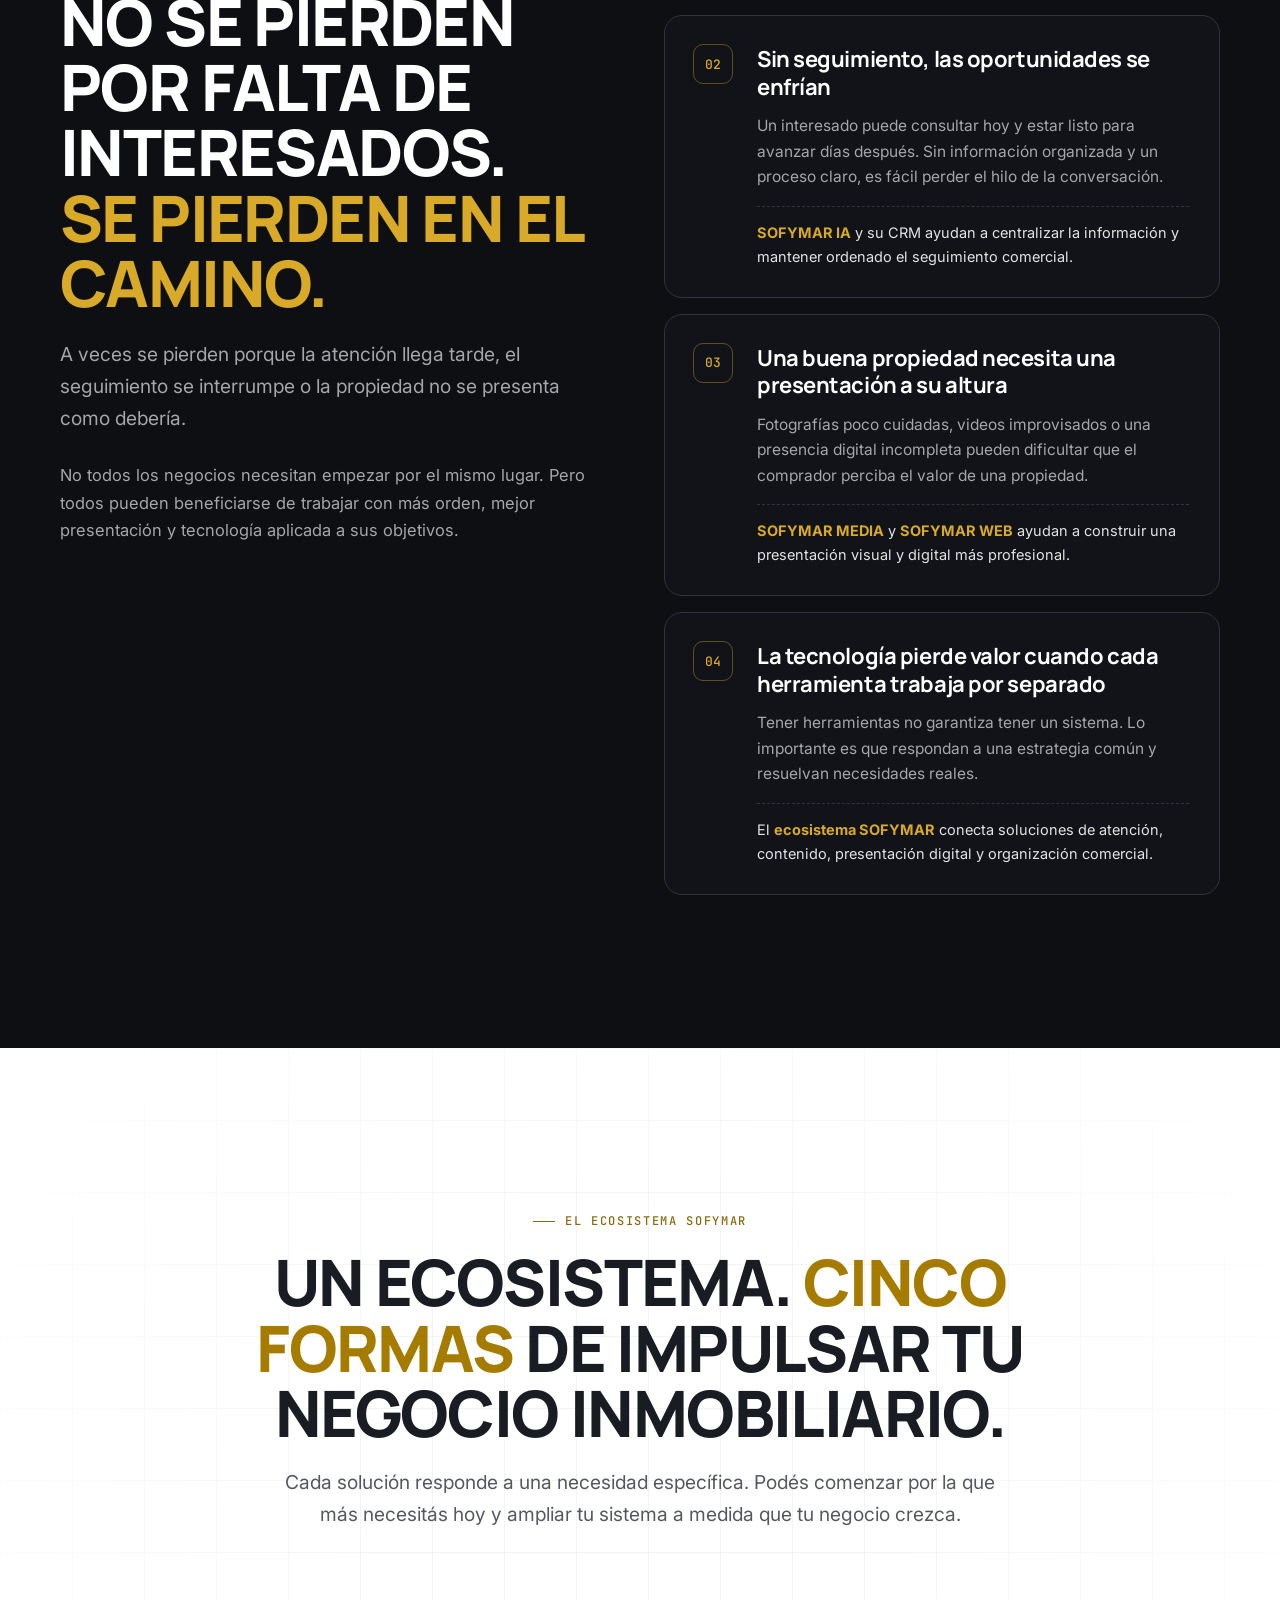
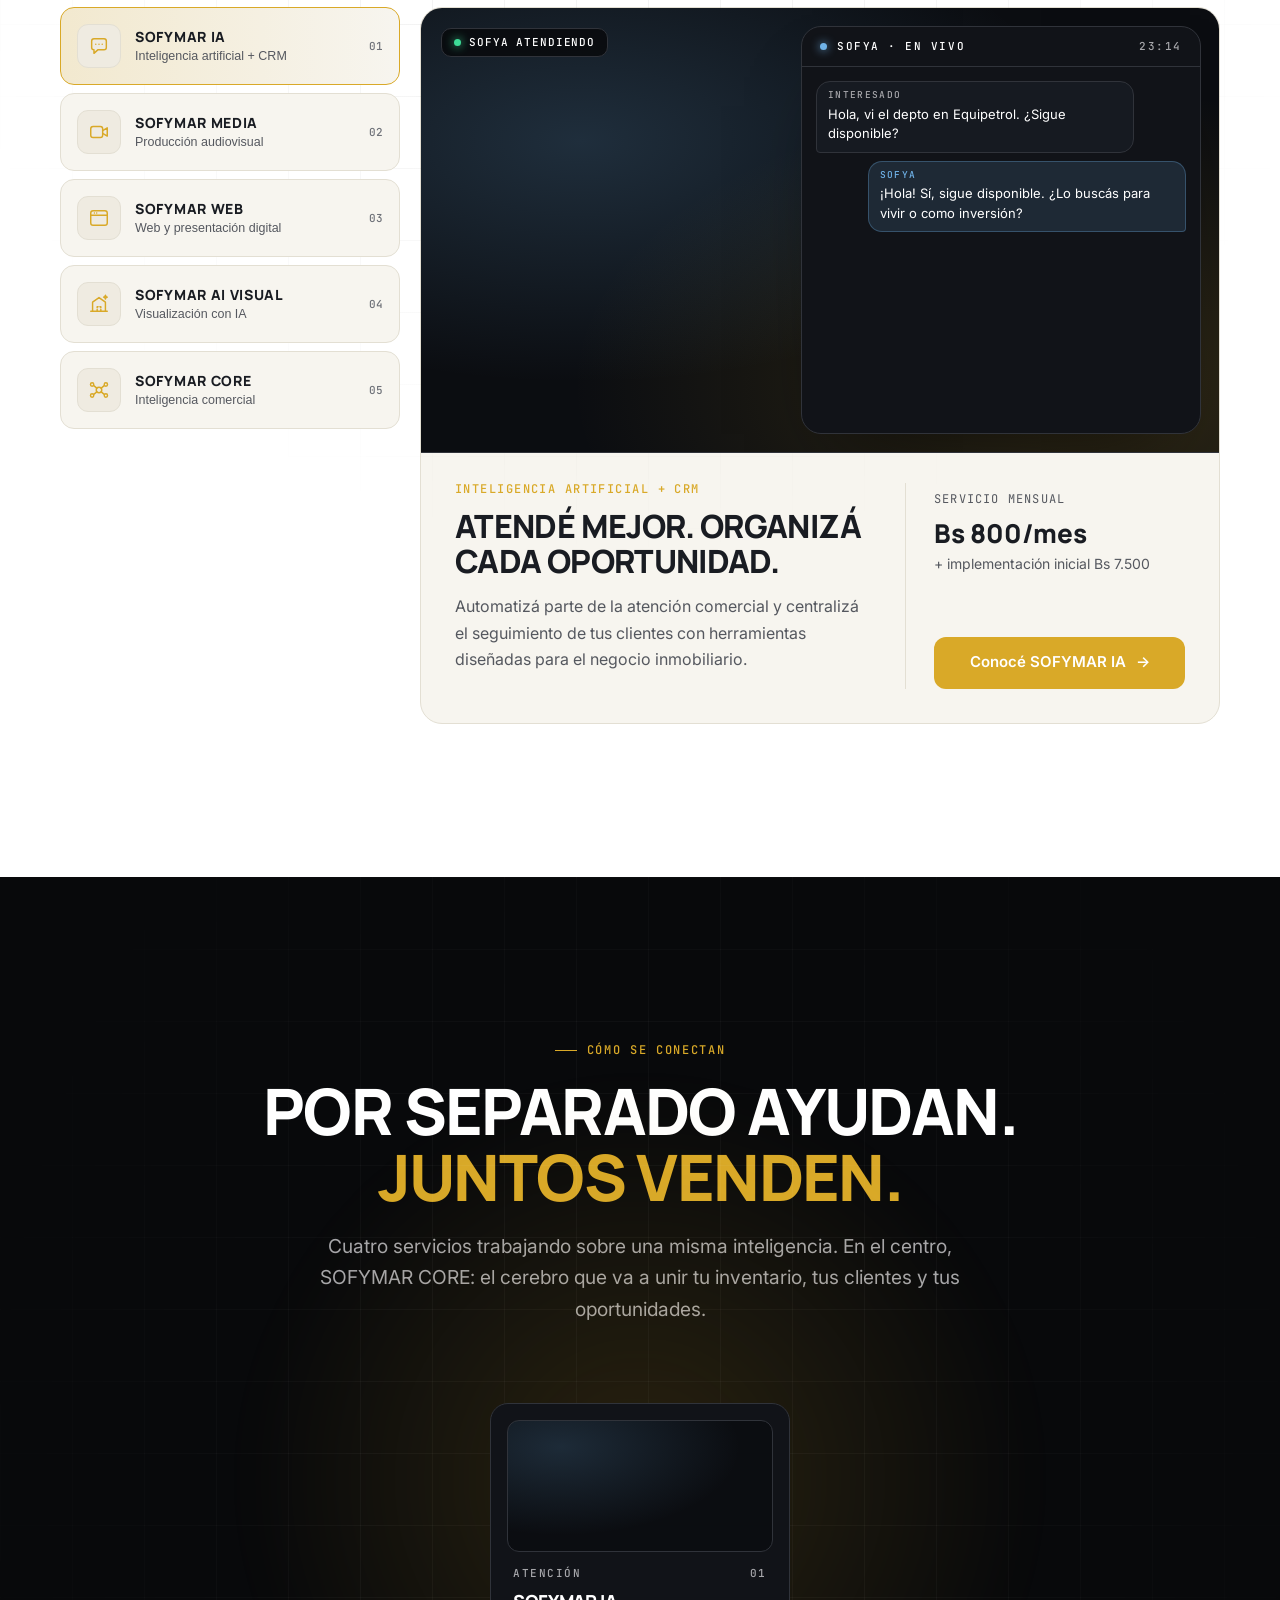
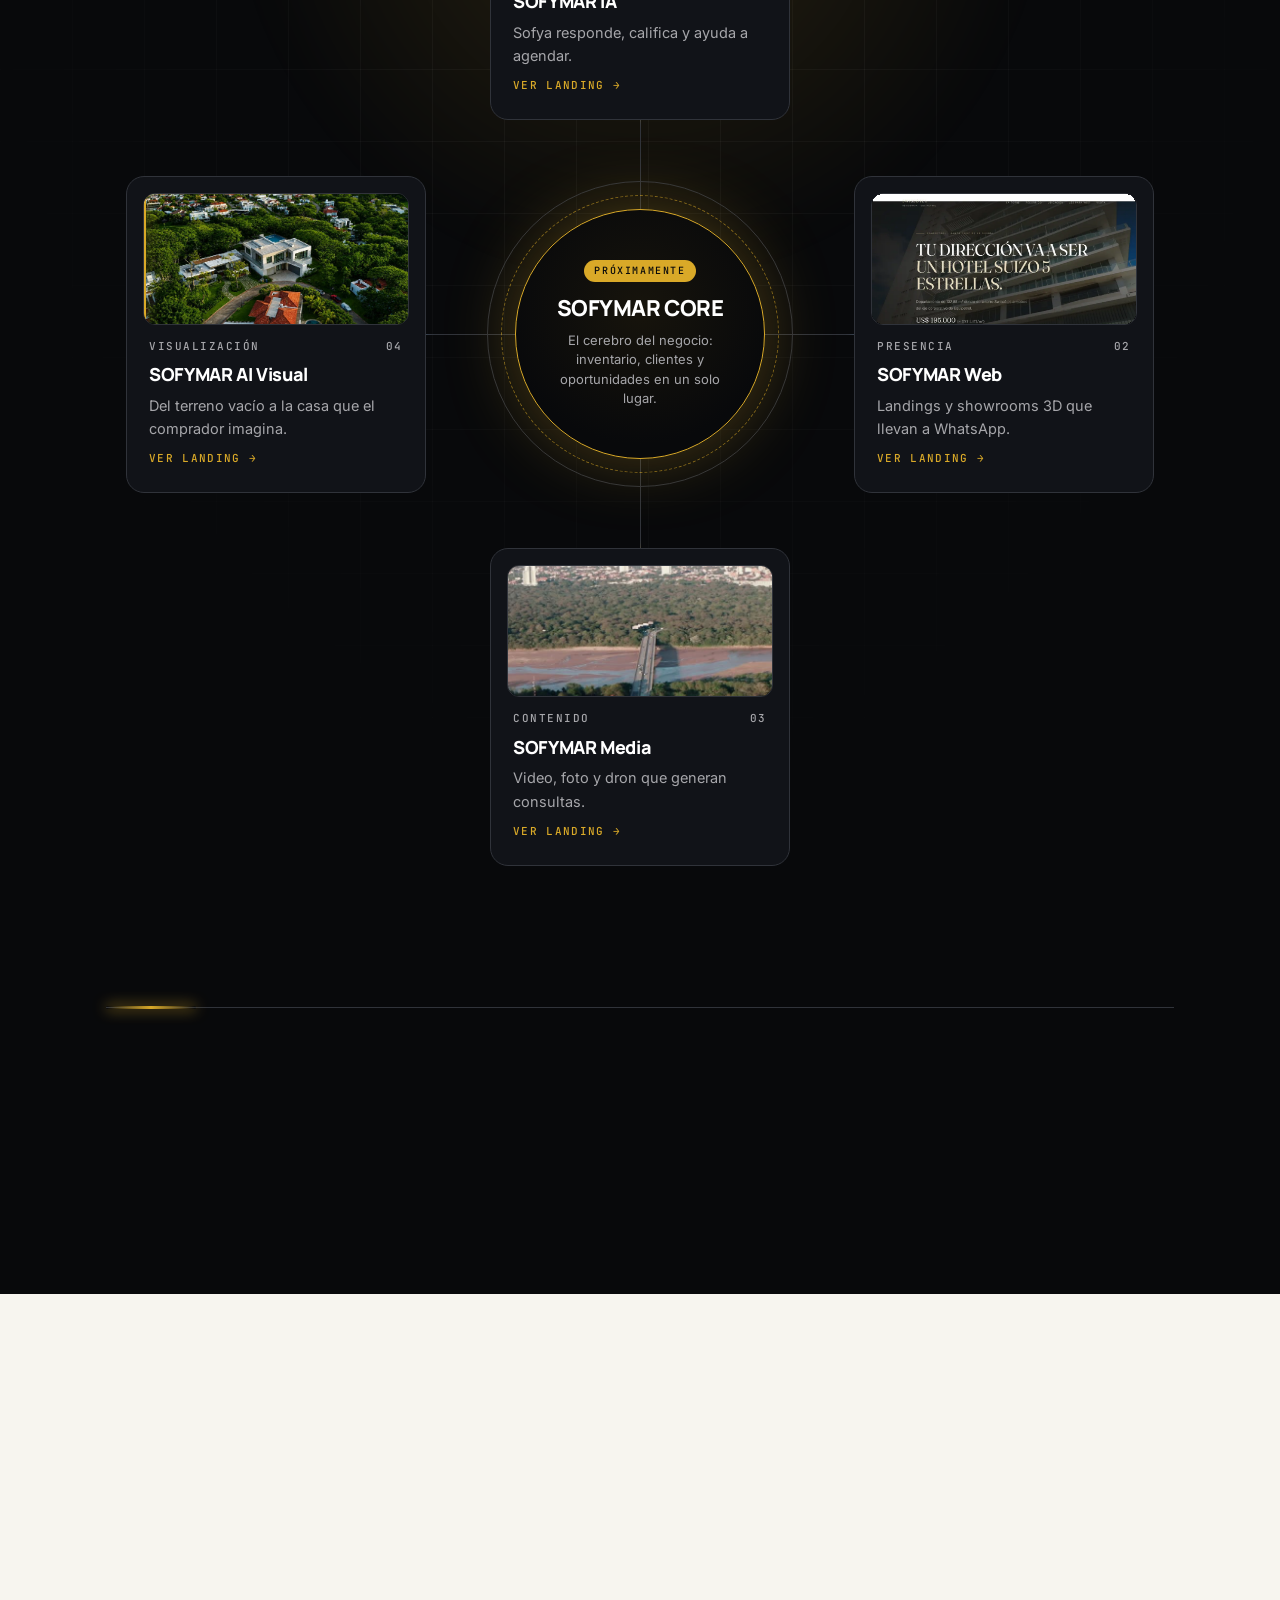
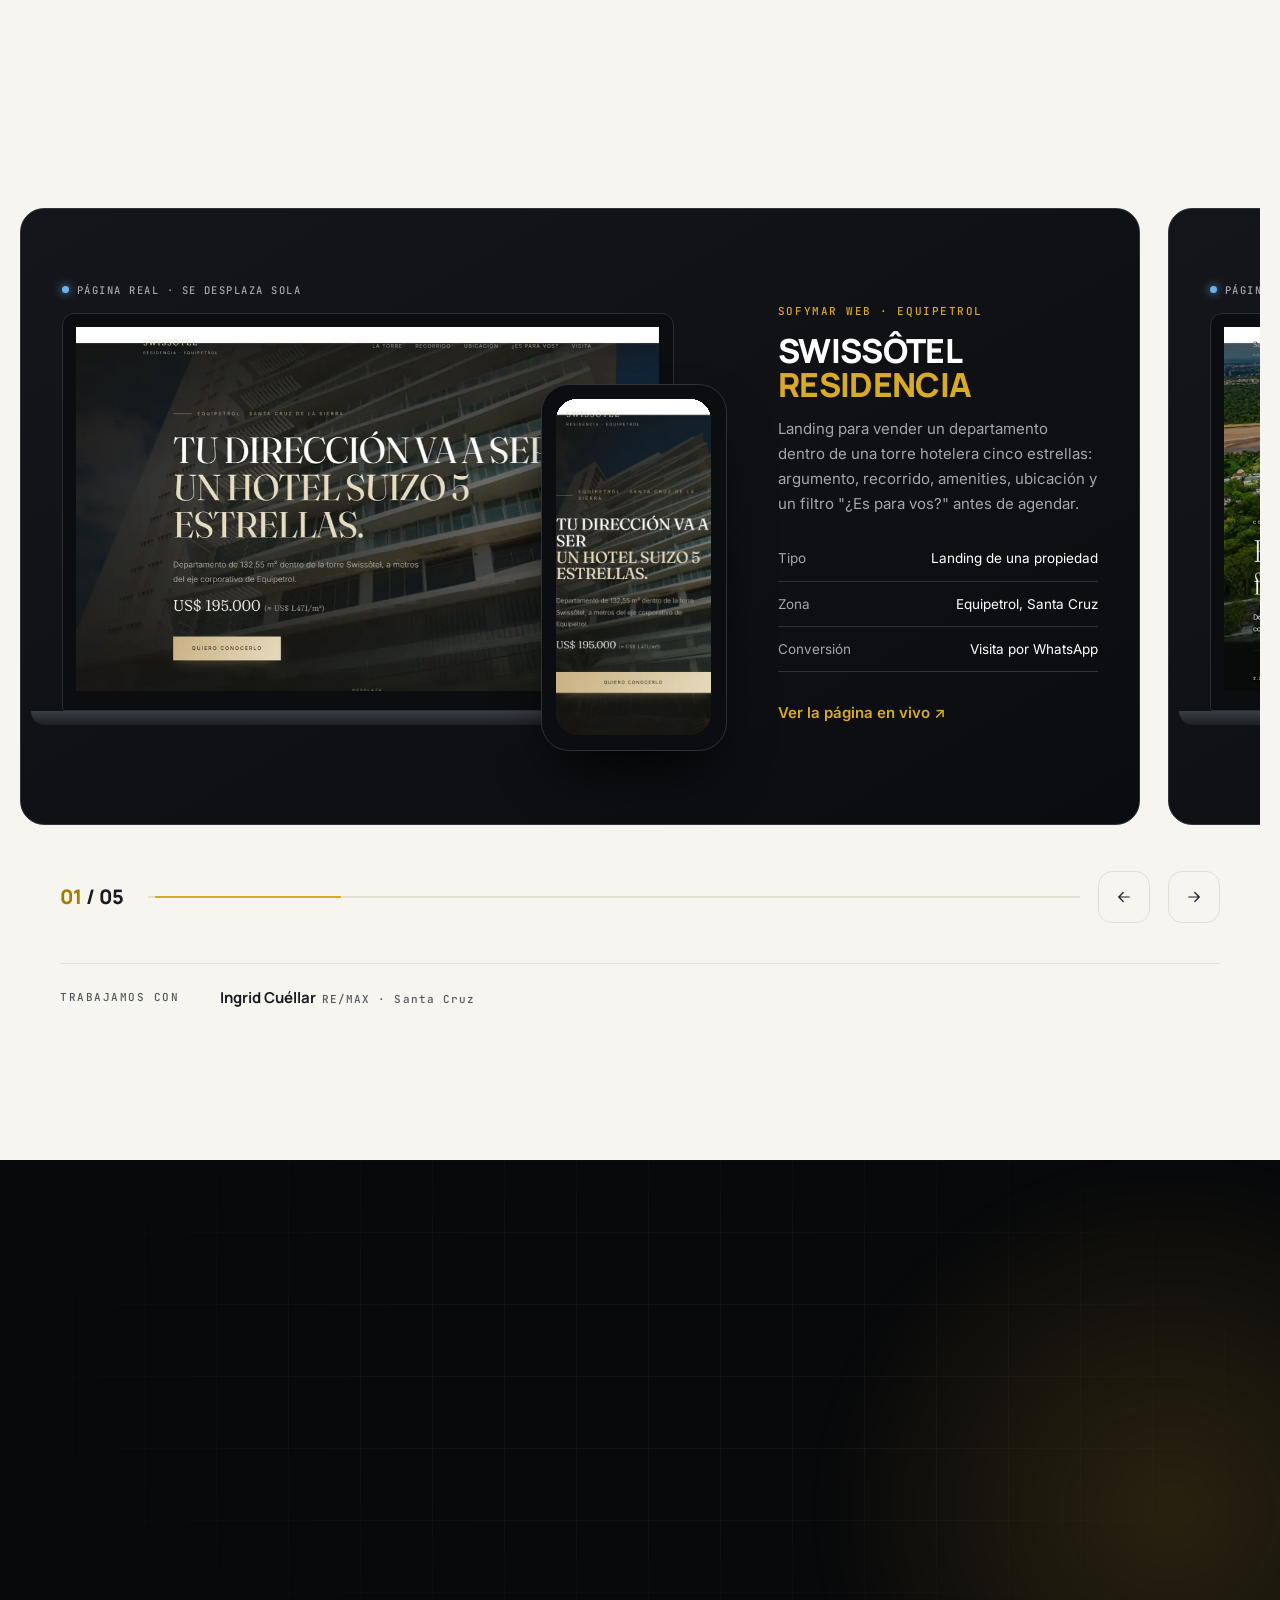
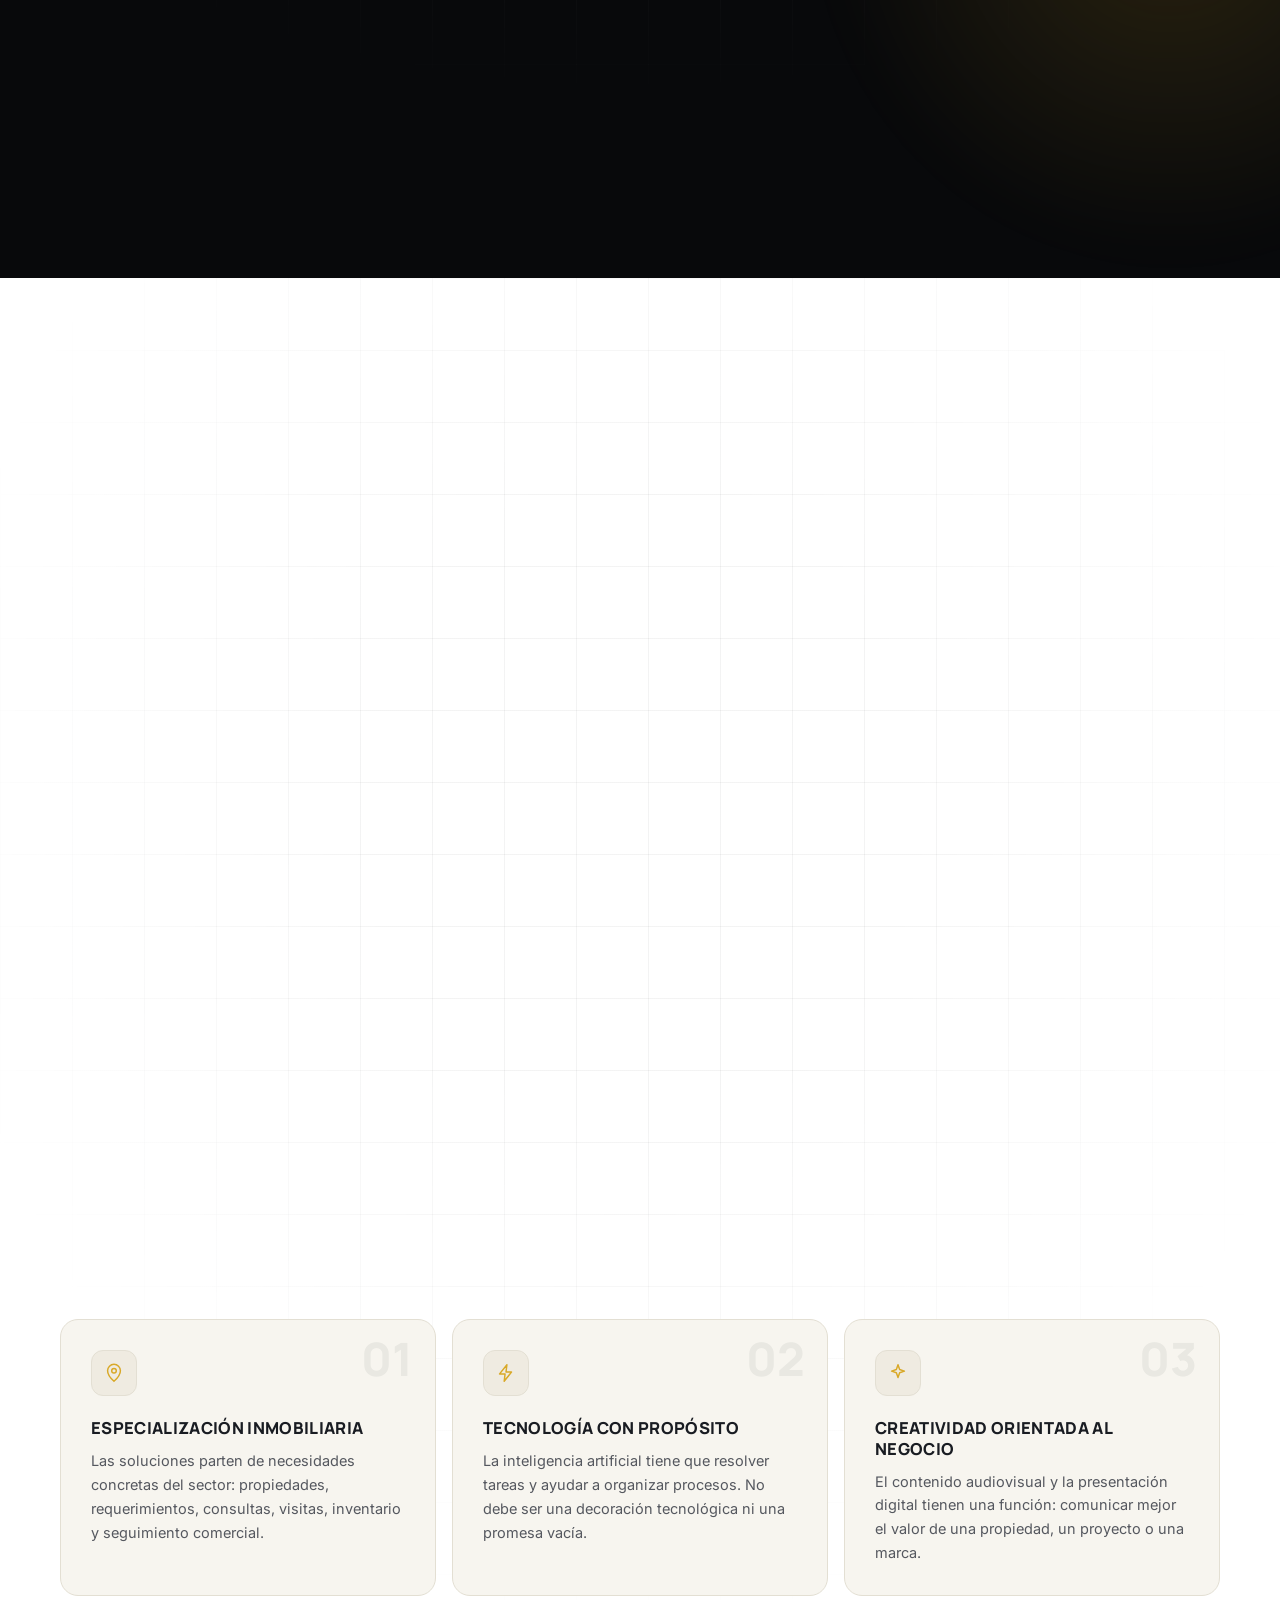
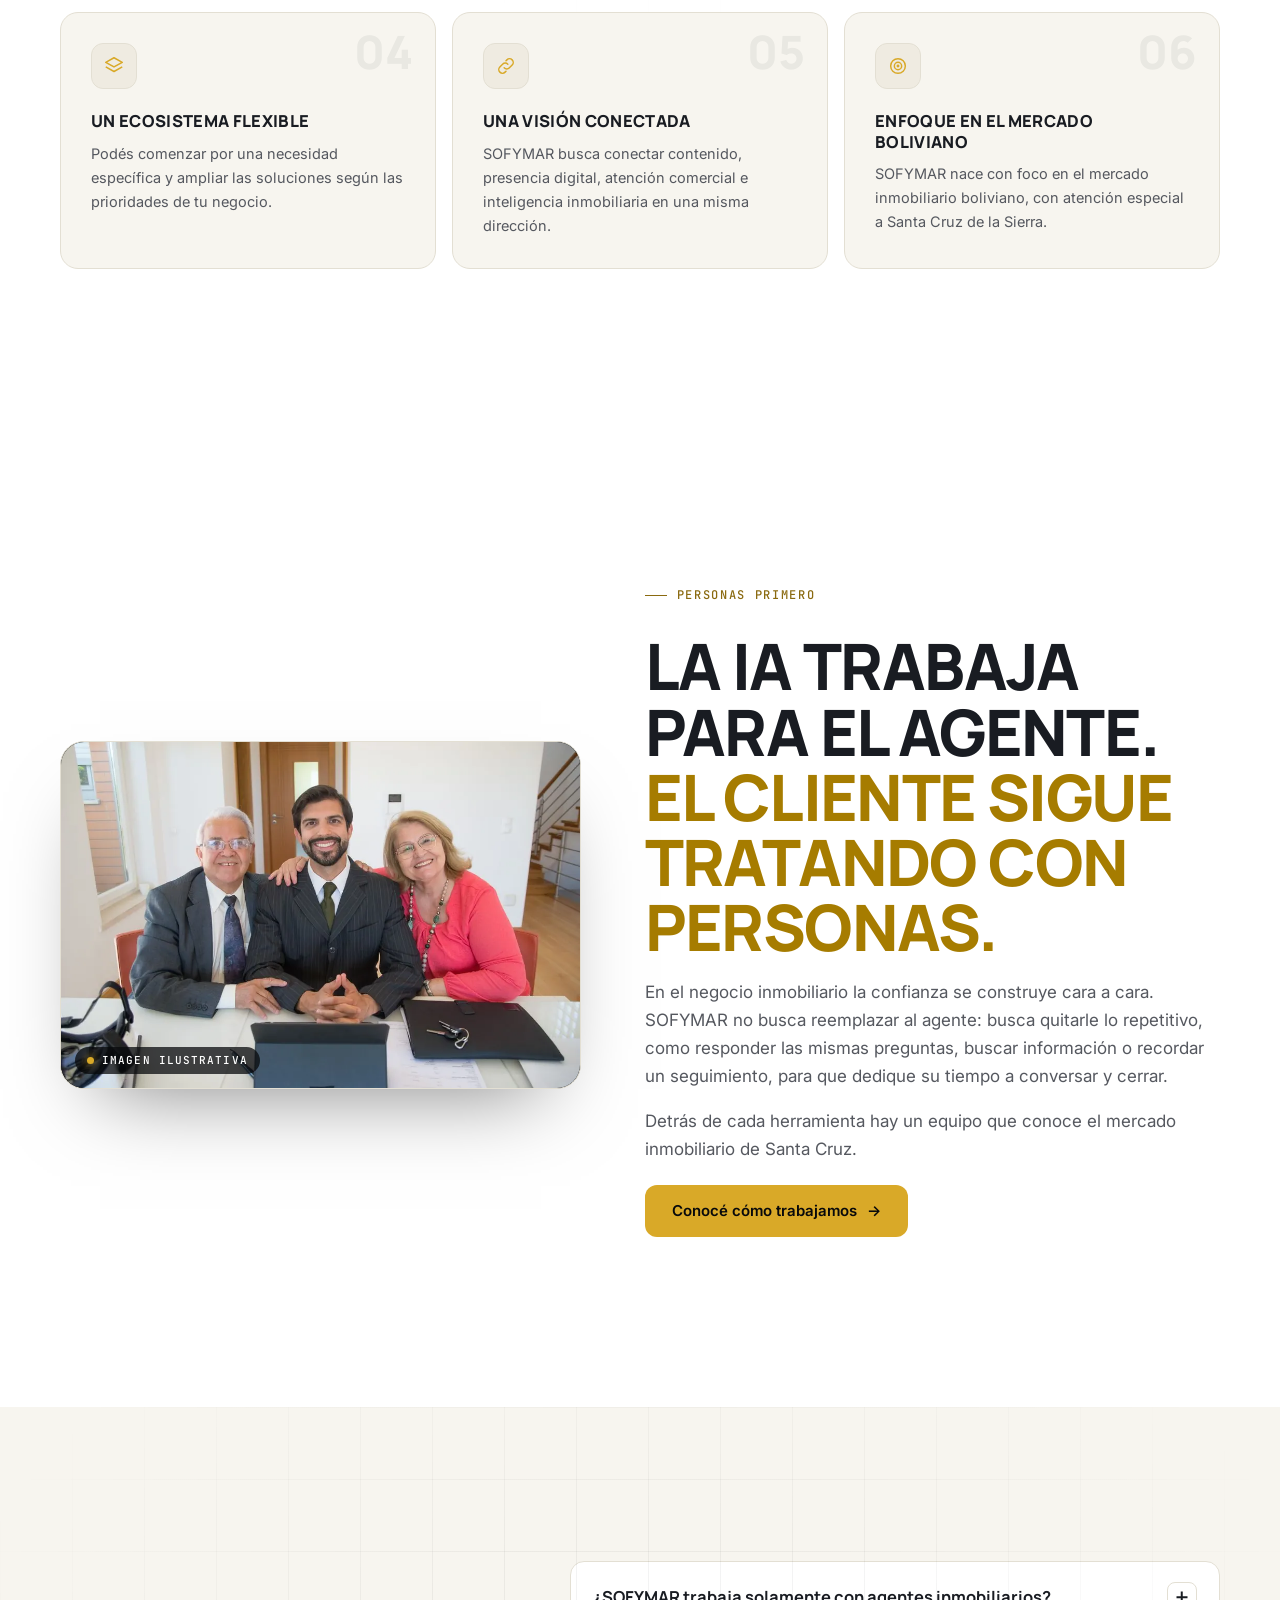
==== commit 22d3c3ff: "Actualiza el sitio y los archivos de la web SOFYMAR Co-Authored-By: Claude Sonnet 5.5 <noreply@anthr" ====
--- a/index.html
+++ b/index.html
@@ -96,7 +96,7 @@
 
 <section class="hero" id="inicio" aria-label="Presentación">
   <div class="hero-sticky">
-    <img class="poster" src="assets/hero-edificio-poster.jpg" alt="" aria-hidden="true">
+    <img class="poster" fetchpriority="high" decoding="async" src="assets/hero-edificio-poster.jpg" alt="" aria-hidden="true">
     <video id="heroVideo" muted playsinline preload="auto" poster="assets/hero-edificio-poster.jpg" aria-label="Timeline de un edificio corporativo, de noche a día"
            data-desktop="assets/hero-edificio-timeline.mp4" data-mobile="assets/hero-edificio-scrub-movil.mp4"></video>
     <div class="hero-shade"></div>
@@ -291,7 +291,7 @@
       <li class="stage"><span class="dt"><svg aria-hidden="true"><use href="#i-target"/></svg></span><p class="sn">PASO 02</p><h3>Captar</h3><p class="who">SOFYMAR Web</p><p>La web la presenta y lleva al interesado a WhatsApp.</p></li>
       <li class="stage"><span class="dt"><svg aria-hidden="true"><use href="#i-msg"/></svg></span><p class="sn">PASO 03</p><h3>Atender</h3><p class="who">SOFYMAR IA</p><p>Sofya responde, califica y ayuda a agendar.</p></li>
       <li class="stage"><span class="dt"><svg aria-hidden="true"><use href="#i-crm"/></svg></span><p class="sn">PASO 04</p><h3>Seguir</h3><p class="who">CRM</p><p>Cada interesado queda registrado para el próximo paso.</p></li>
-      <li class="stage fut"><span class="dt"><svg aria-hidden="true"><use href="#i-core"/></svg></span><span class="badge">Próximamente</span><p class="sn">PASO 05</p><h3>Decidir</h3><p class="who">SOFYMAR CORE</p><p>Datos de inventario, clientes y oportunidades en un panel.</p></li>
+      <li class="stage fut"><span class="dt"><svg aria-hidden="true"><use href="#i-core"/></svg></span><span class="badge">En desarrollo</span><p class="sn">PASO 05</p><h3>Decidir</h3><p class="who">SOFYMAR CORE</p><p>Datos de inventario, clientes y oportunidades en un panel.</p></li>
     </ol>
   </div>
 </section>
@@ -522,7 +522,7 @@
         <p class="tag">Personas primero</p>
         <h2 class="big" id="t-hum-home">La IA trabaja para el agente. <span class="o">El cliente sigue tratando con personas.</span></h2>
         <div class="body-txt"><p>En el negocio inmobiliario la confianza se construye cara a cara. SOFYMAR no busca reemplazar al agente: busca quitarle lo repetitivo, como responder las mismas preguntas, buscar información o recordar un seguimiento, para que dedique su tiempo a conversar y cerrar.</p><p>Detrás de cada herramienta hay un equipo que conoce el mercado inmobiliario de Santa Cruz.</p></div>
-        <p style="margin-top:22px"><a class="btn btn-gold" href="#como">Conocé cómo trabajamos <span class="arr" aria-hidden="true">→</span></a></p>
+        <p style="margin-top:22px"><a class="btn btn-gold" href="#como-funciona">Conocé cómo trabajamos <span class="arr" aria-hidden="true">→</span></a></p>
       </div>
     </div>
   </div>
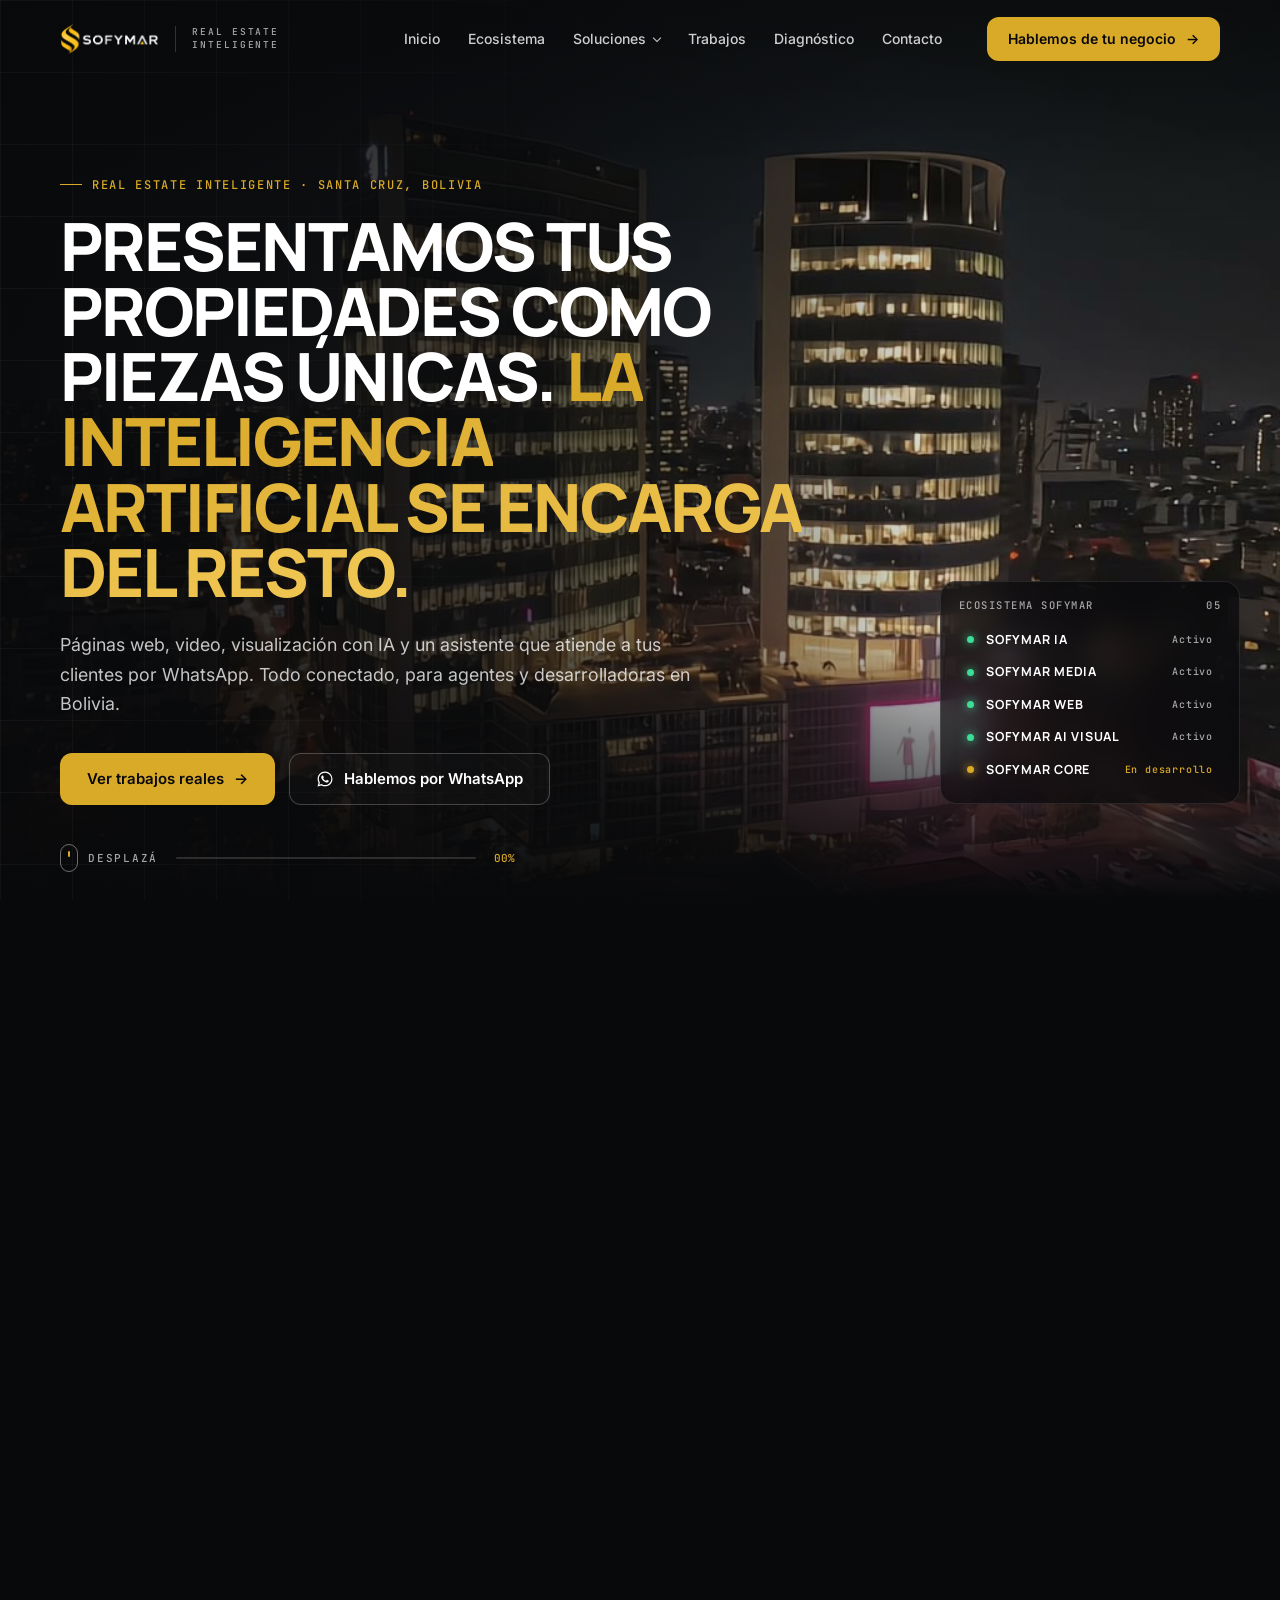
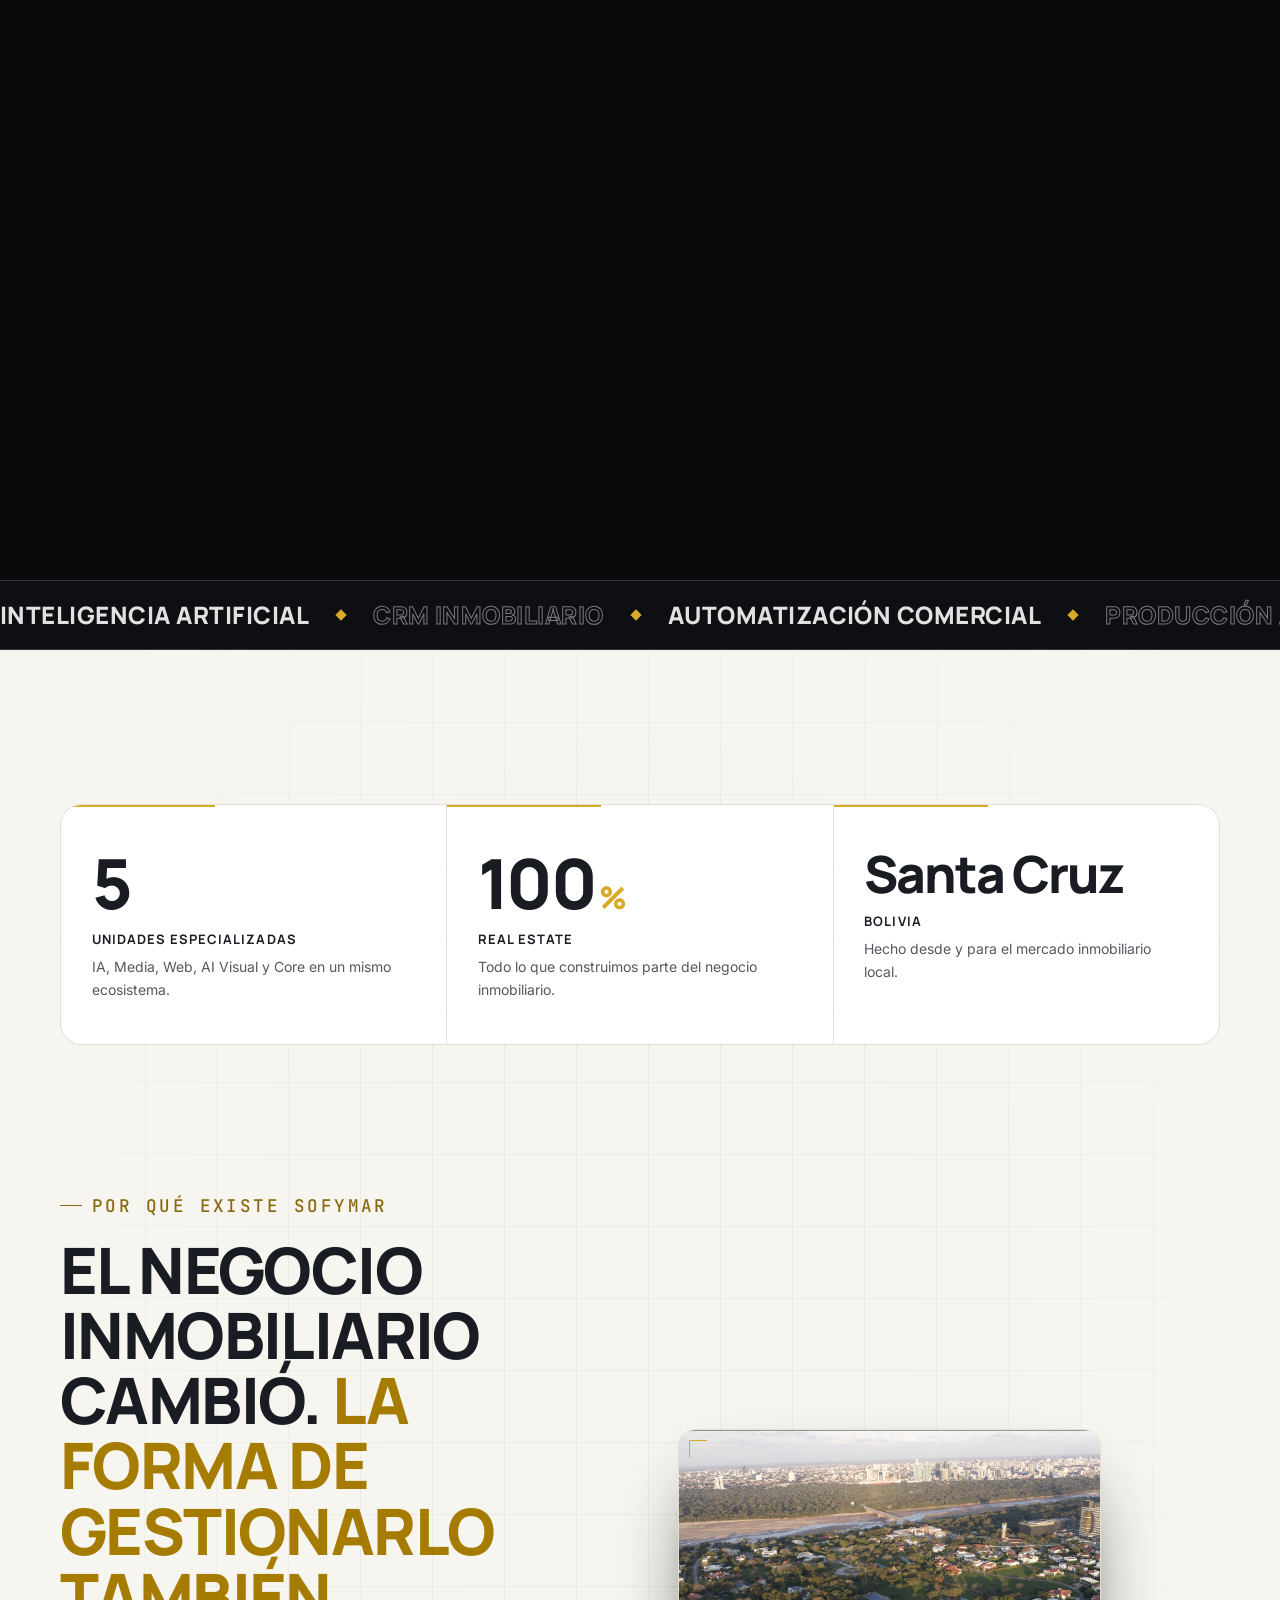
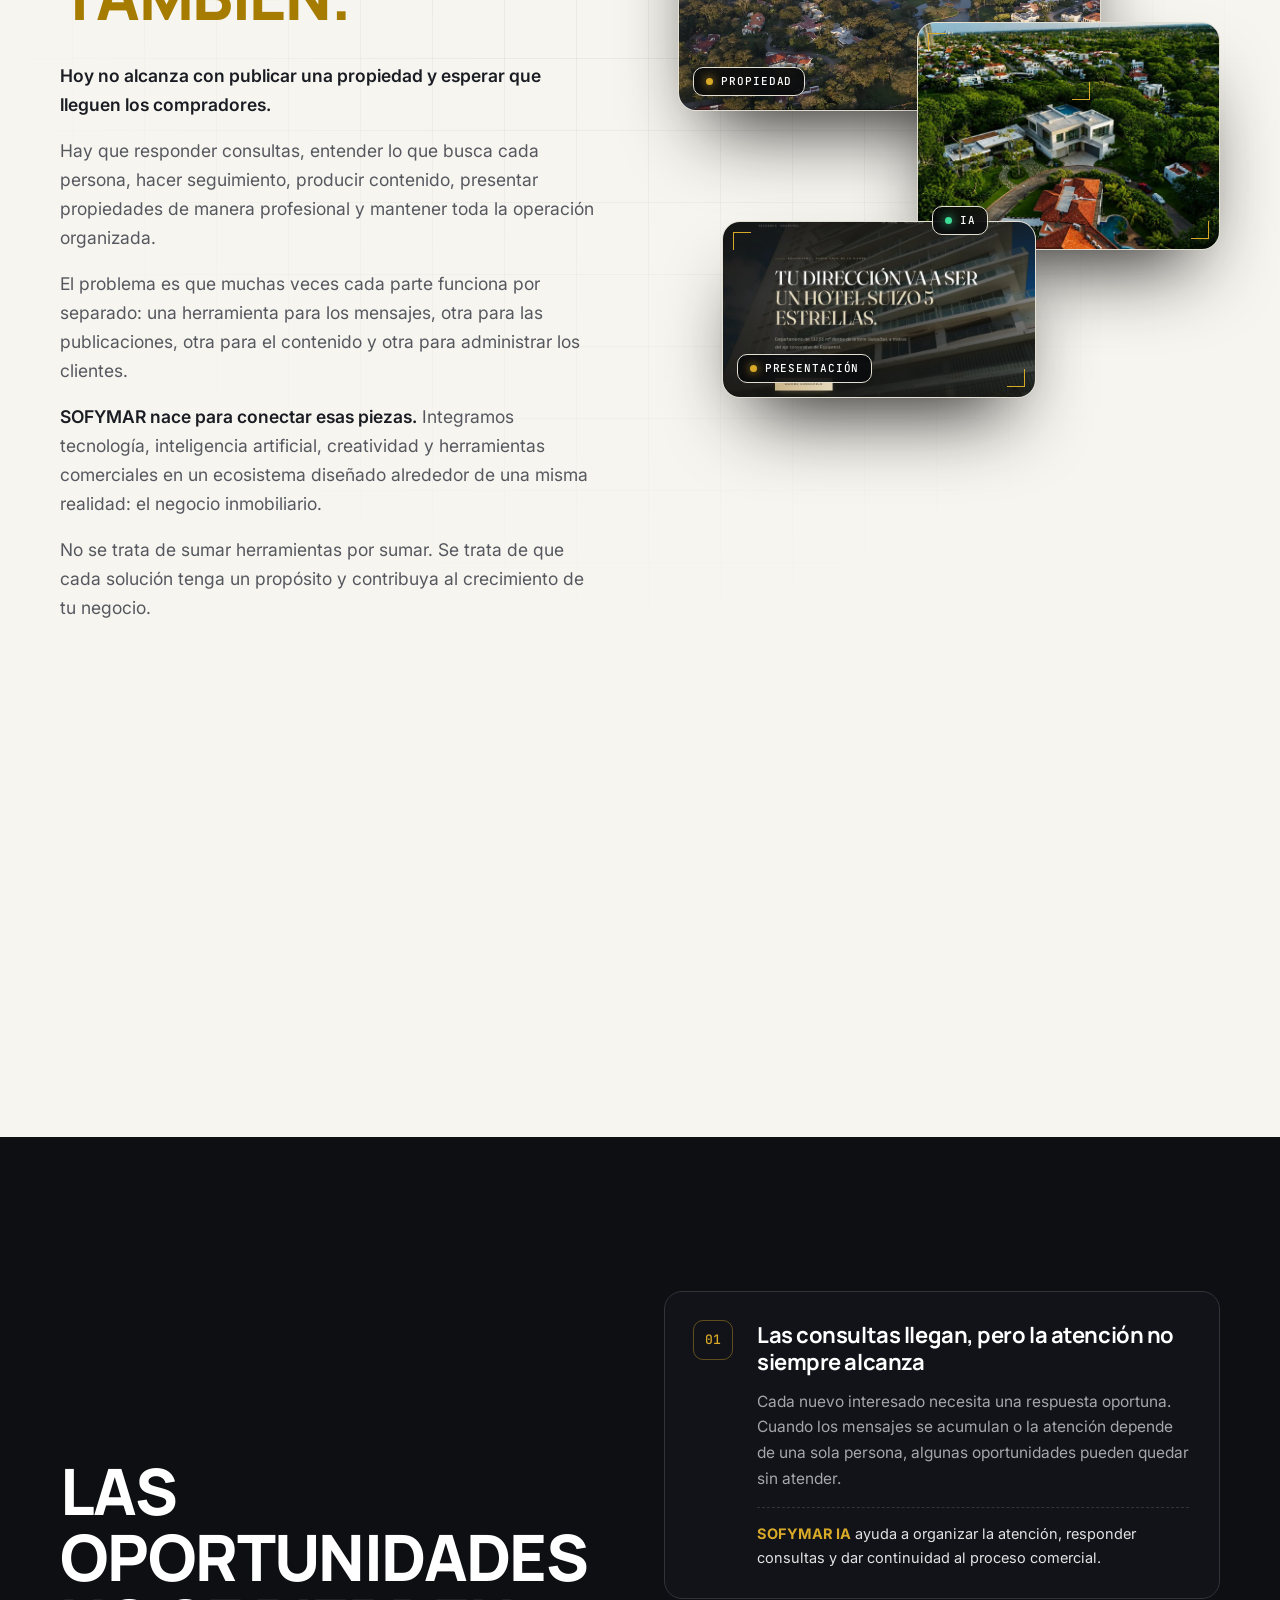
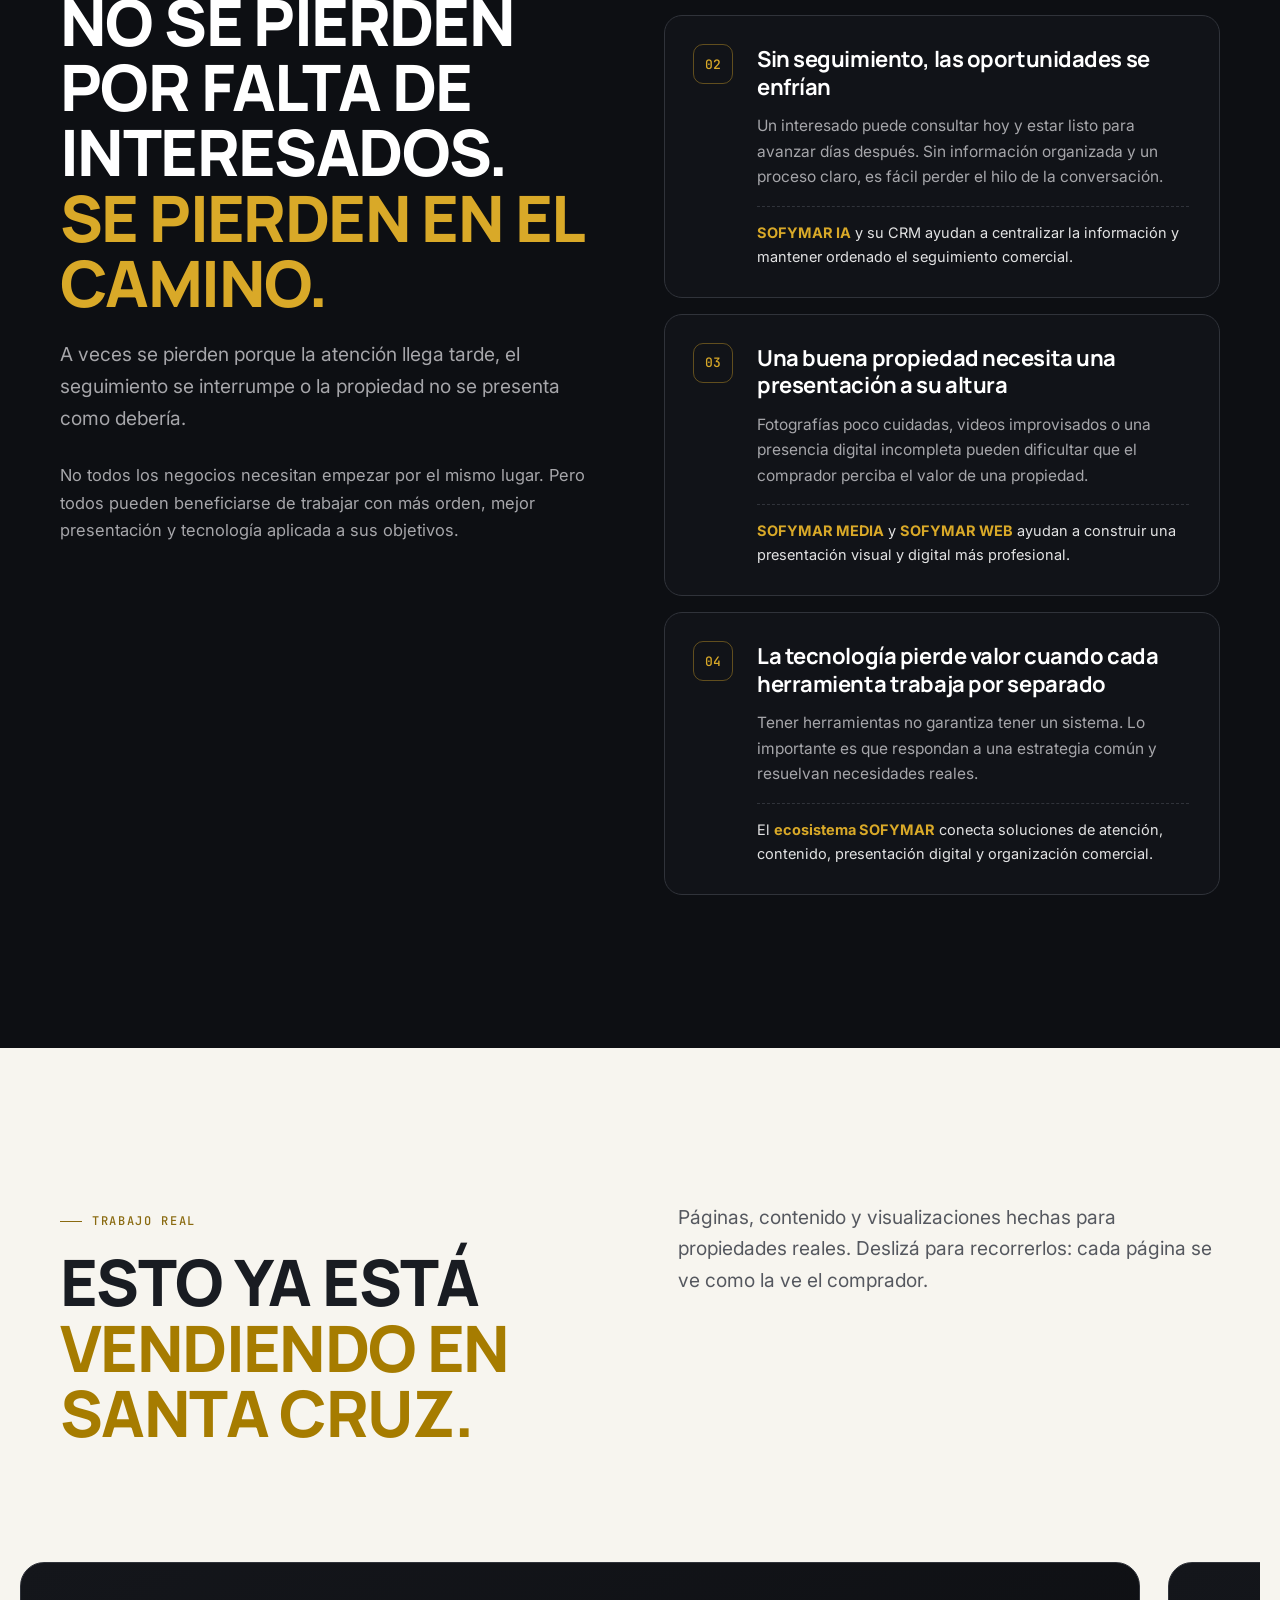
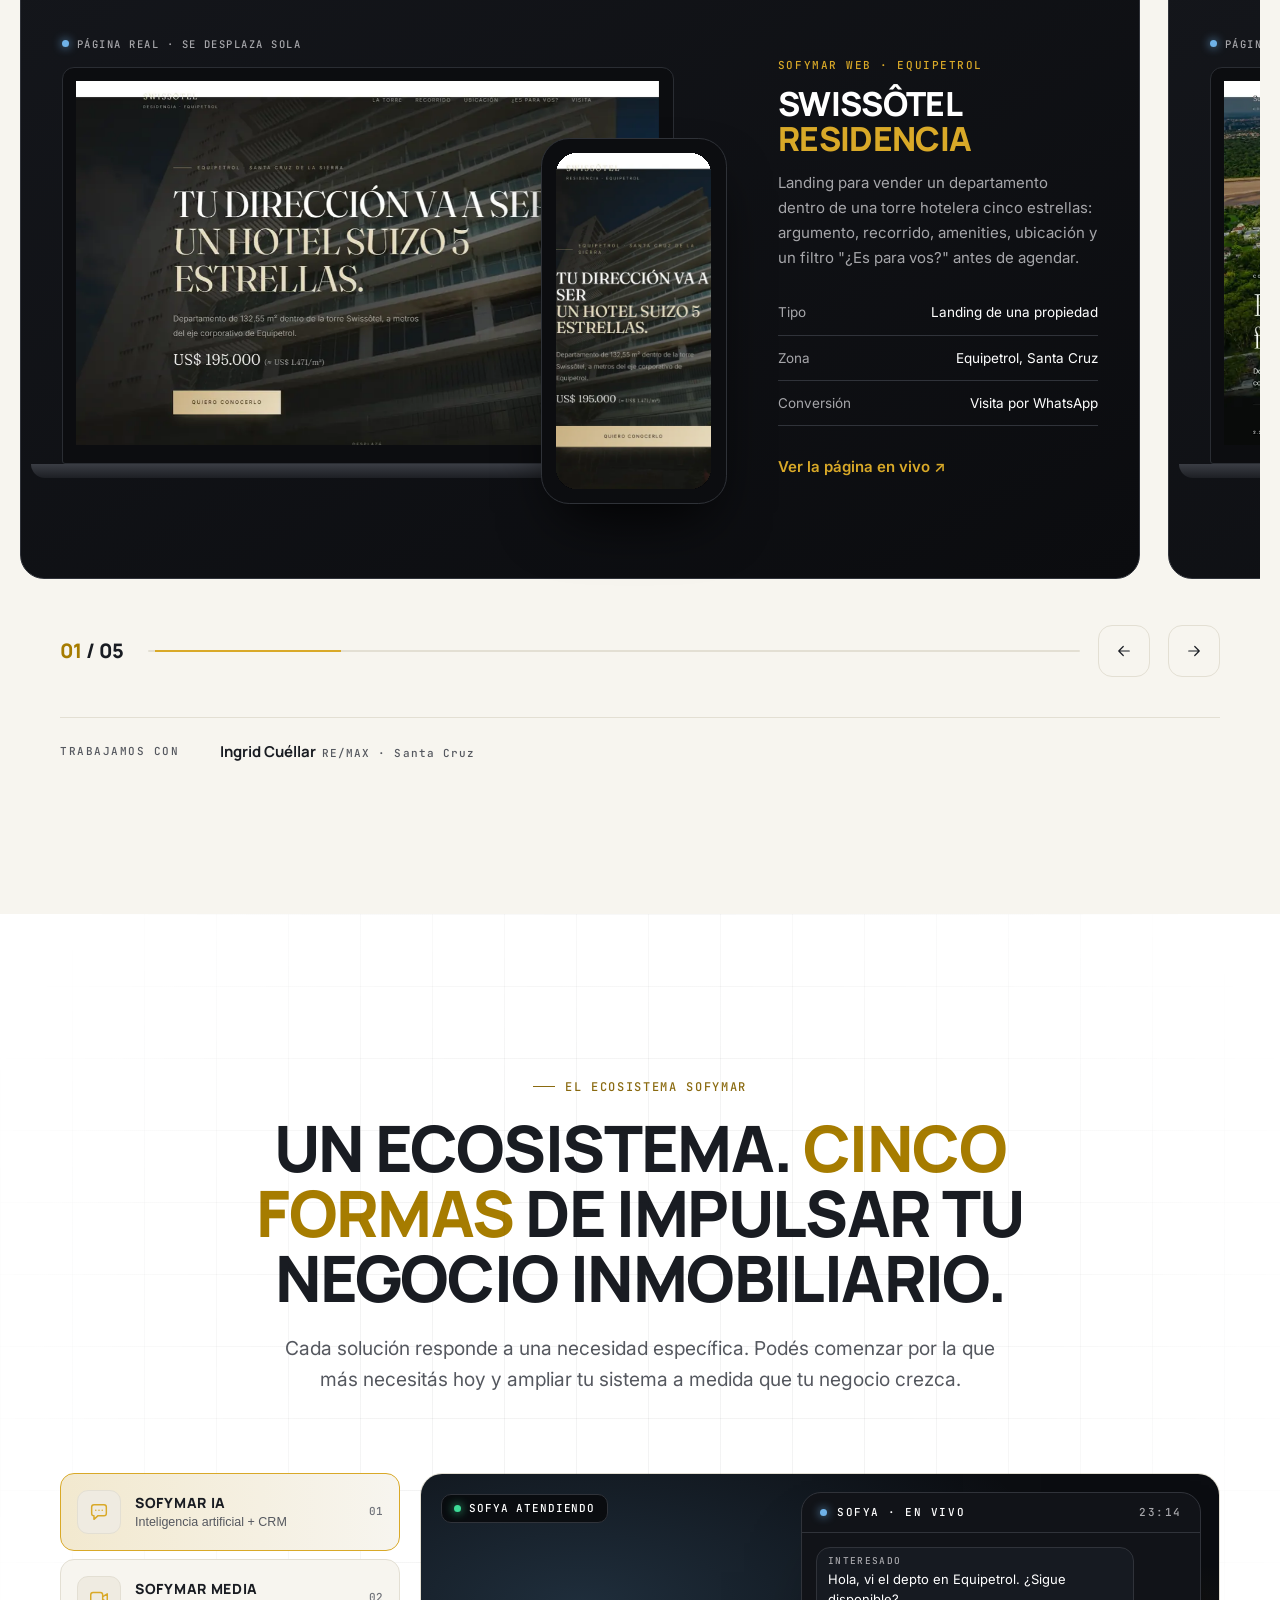
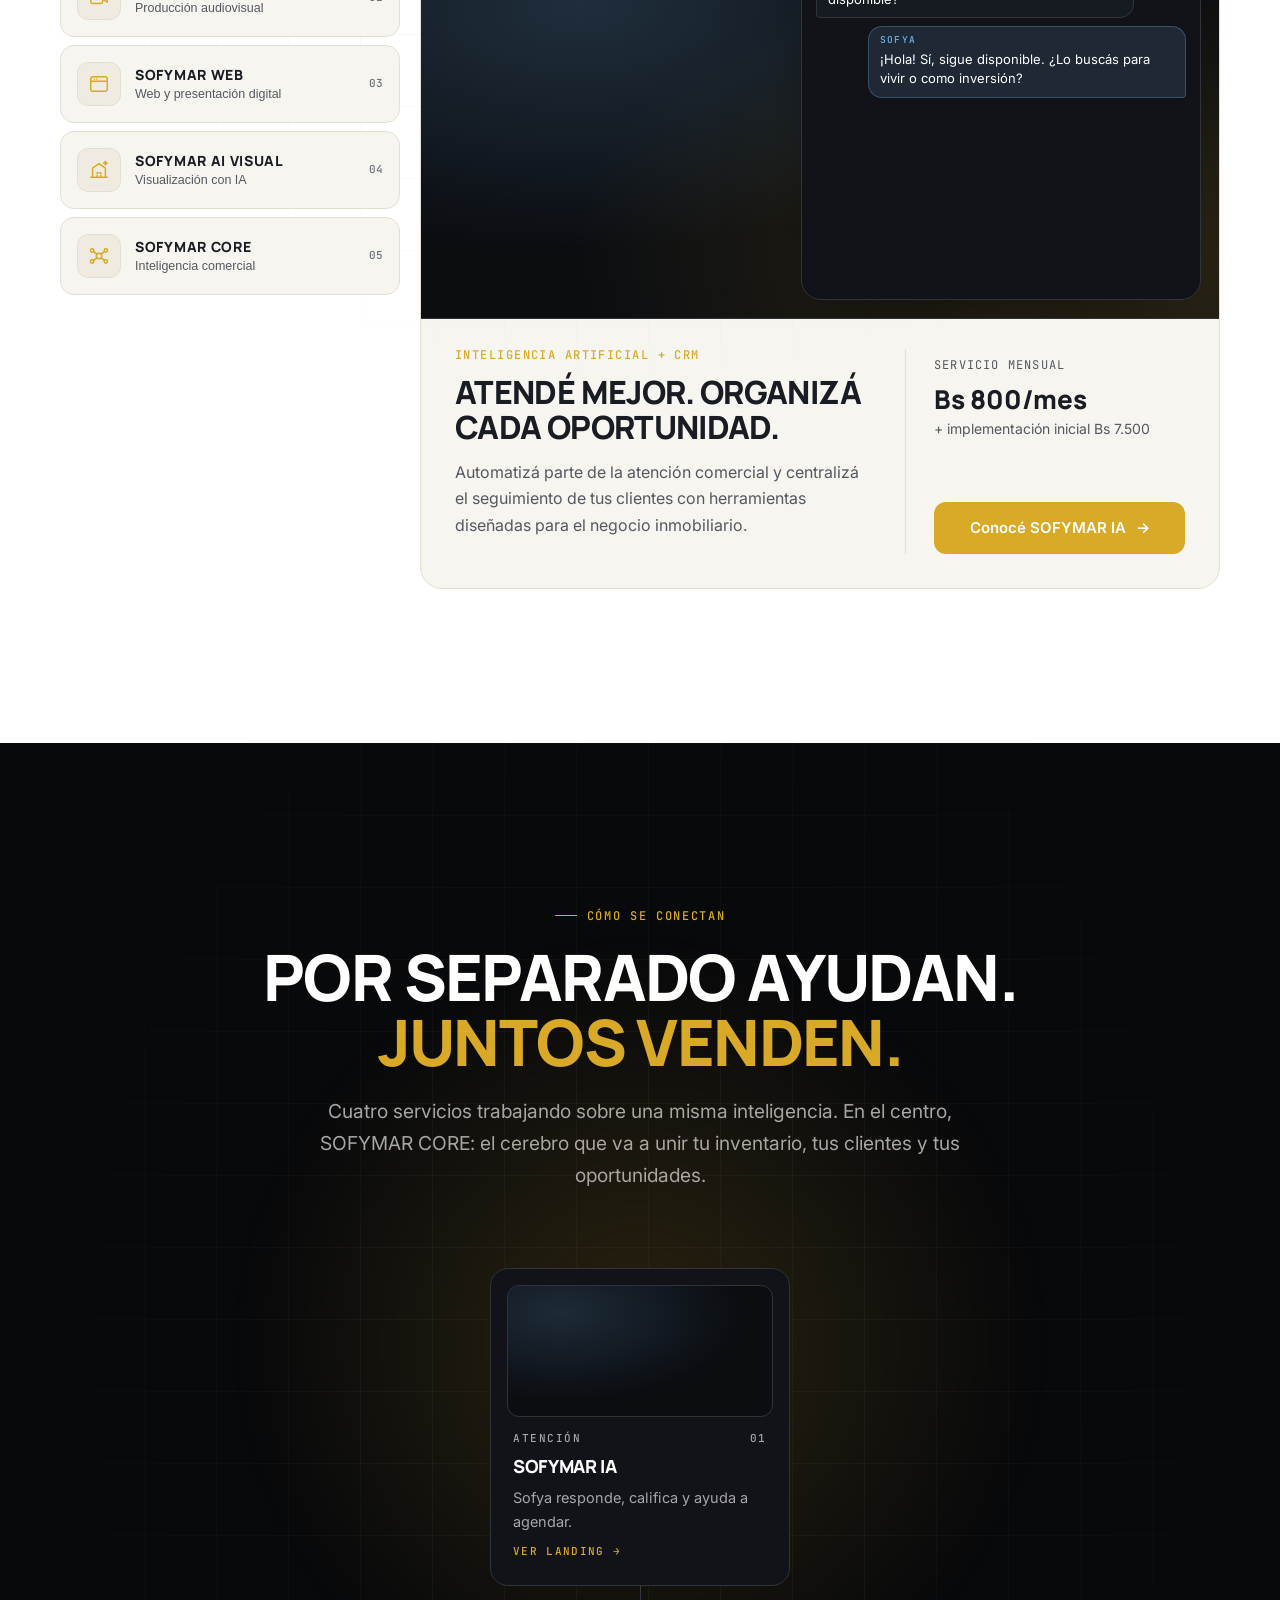
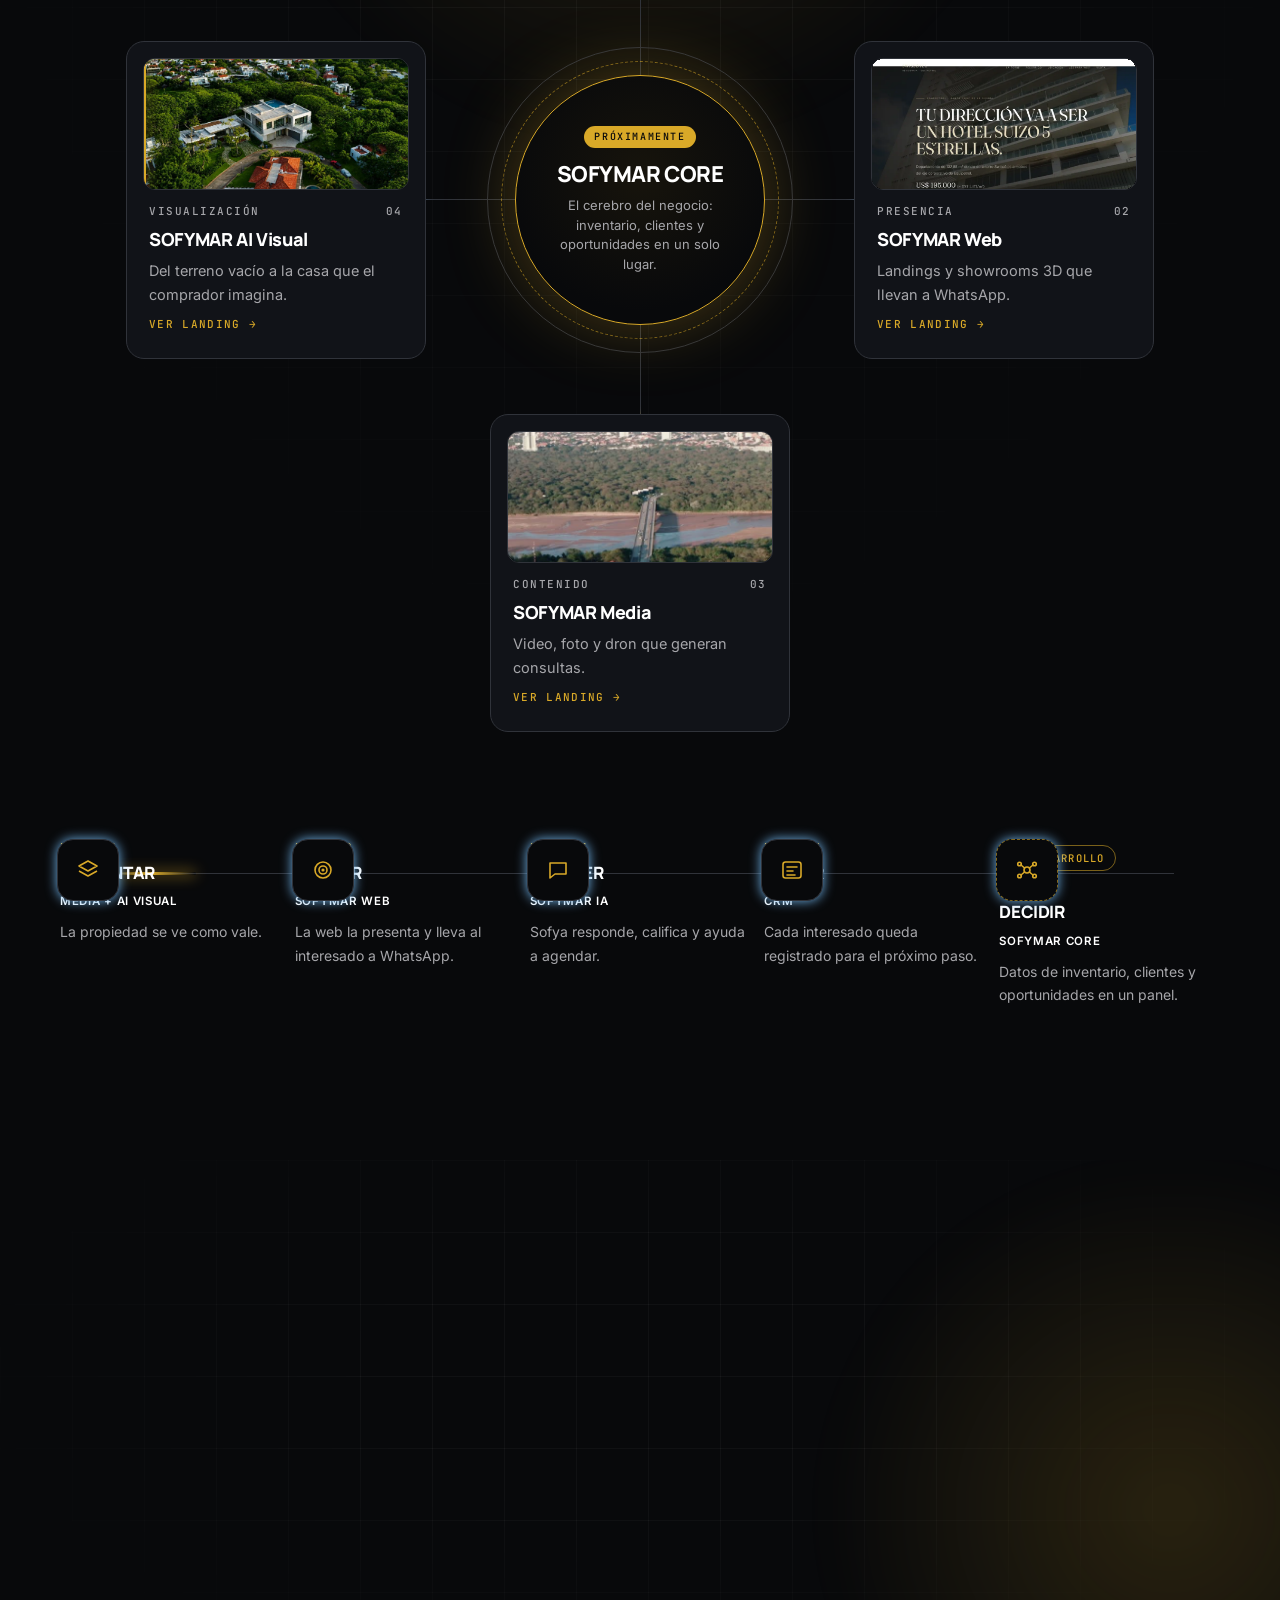
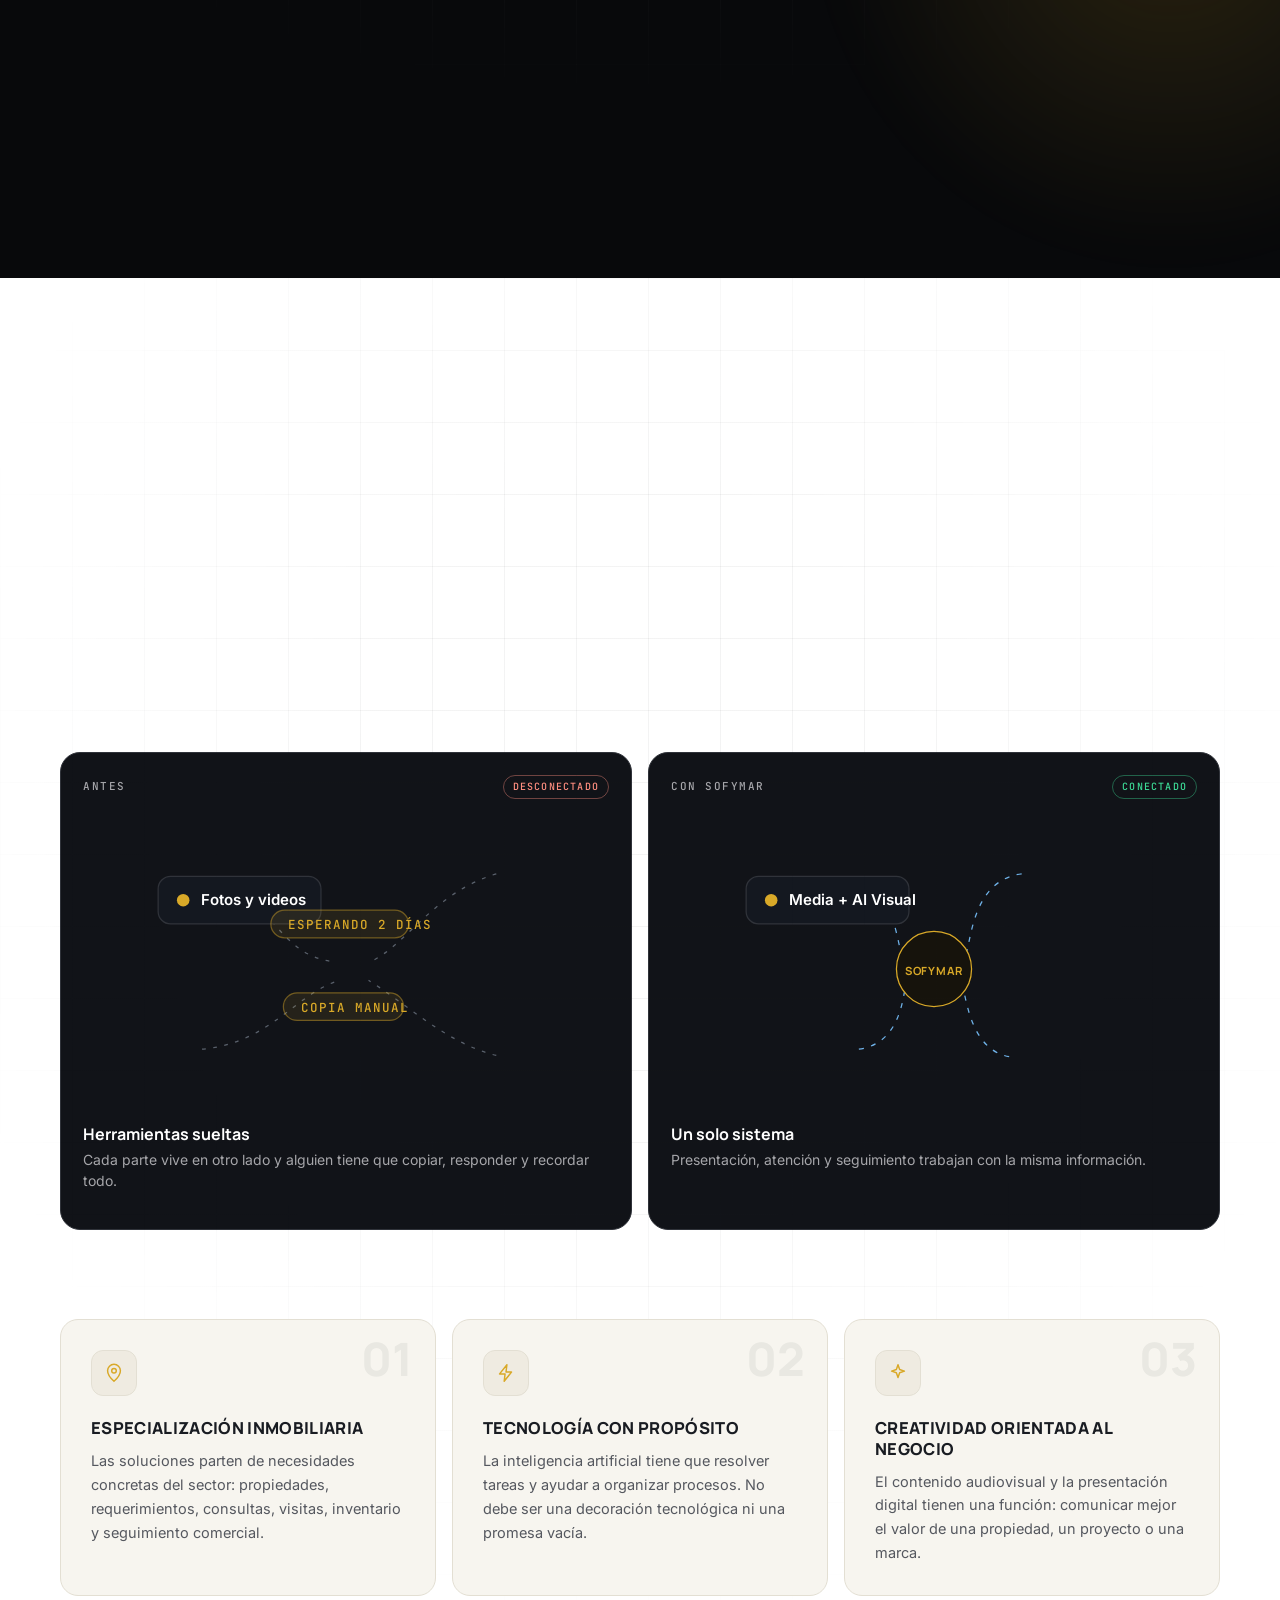
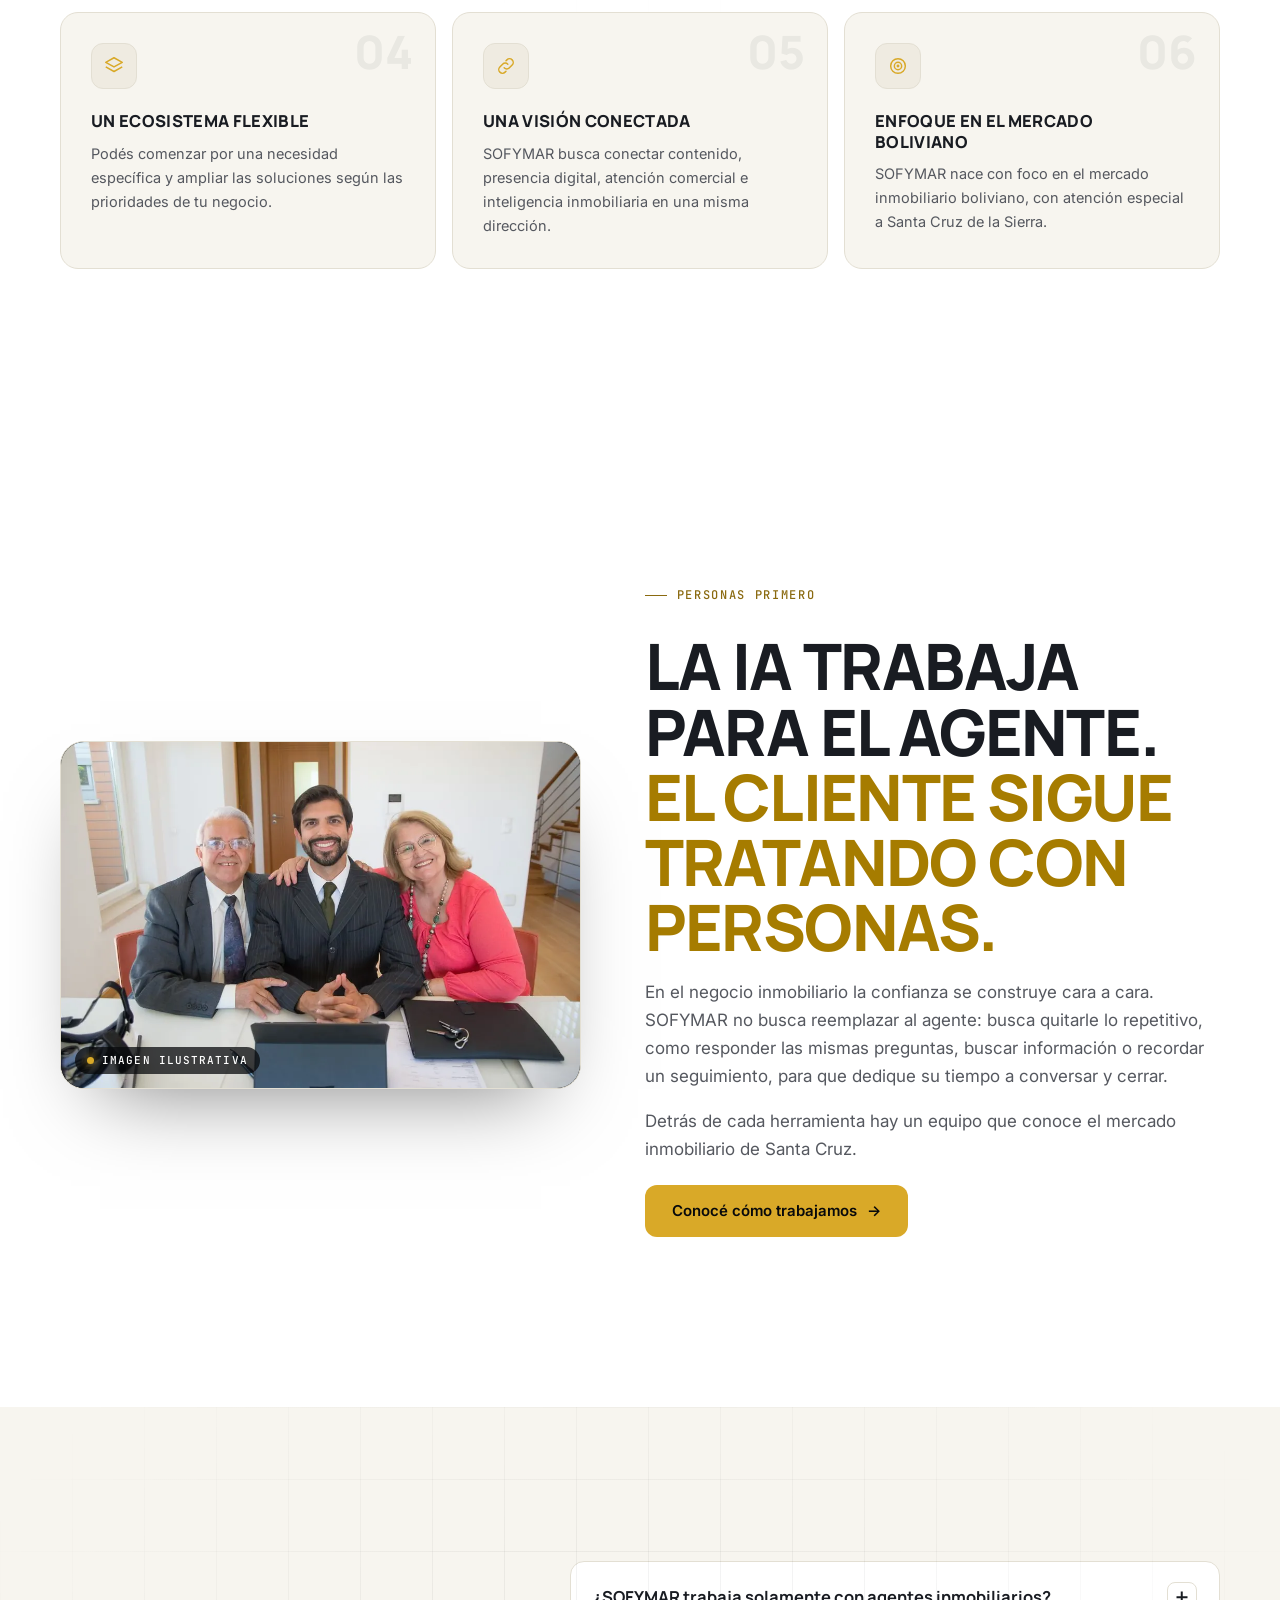
==== commit bbcfe675: "Actualiza el sitio y los archivos de la web SOFYMAR Co-Authored-By: Claude Sonnet 5.5 <noreply@anthr" ====
--- a/index.html
+++ b/index.html
@@ -105,14 +105,13 @@
     <div class="hero-content">
       <div class="wrap">
         <div class="hero-copy">
-          <p class="tag">Para agentes, oficinas, desarrolladoras y constructoras en Bolivia</p>
-          <h1 class="h1">Tu negocio inmobiliario merece un sistema <span class="o">a la altura</span> de lo que querés construir.</h1>
-          <p class="hero-sub">SOFYMAR conecta inteligencia artificial, CRM, producción audiovisual y tecnología web para ayudarte a presentar mejor tus propiedades, atender más oportunidades y convertir tu operación inmobiliaria en un negocio más organizado.</p>
+          <p class="tag">Real estate inteligente · Santa Cruz, Bolivia</p>
+          <h1 class="h1">Presentamos tus propiedades como piezas únicas. <span class="o">La inteligencia artificial se encarga del resto.</span></h1>
+          <p class="hero-sub">Páginas web, video, visualización con IA y un asistente que atiende a tus clientes por WhatsApp. Todo conectado, para agentes y desarrolladoras en Bolivia.</p>
           <div class="btn-row">
-            <a class="btn btn-gold" href="#ecosistema">Conocé el ecosistema <span class="arr" aria-hidden="true">→</span></a>
+            <a class="btn btn-gold" href="#trabajos">Ver trabajos reales <span class="arr" aria-hidden="true">→</span></a>
             <a class="btn btn-line" data-wa="general" href="https://wa.me/59177192180" target="_blank" rel="noopener"><svg class="wa-ico" aria-hidden="true"><use href="#i-wa"/></svg>Hablemos por WhatsApp</a>
           </div>
-          <p class="hero-sup"><span class="dot pulse"></span>Tecnología, creatividad e inteligencia comercial para el negocio inmobiliario.</p>
         </div>
       </div>
     </div>
@@ -197,6 +196,104 @@
     </div>
   </div>
 </section>
+
+<section class="sec lt" id="trabajos" aria-labelledby="t-works">
+  <div class="wrap">
+    <div class="split top head">
+      <div>
+        <p class="tag rv">Trabajo real</p>
+        <h2 class="big rv" id="t-works">Esto ya está <span class="o">vendiendo en Santa Cruz.</span></h2>
+      </div>
+      <p class="lead rv">Páginas, contenido y visualizaciones hechas para propiedades reales. Deslizá para recorrerlos: cada página se ve como la ve el comprador.</p>
+    </div>
+    <div class="rail rv" data-rail>
+  <div class="rail-track" tabindex="0" aria-label="Carrusel de trabajos">
+    <article class="slide work" aria-label="Proyecto web: Swissôtel Residencia">
+      <div class="devices">
+        <span class="live"><span class="live-dot"></span>Página real · se desplaza sola</span>
+        <div class="laptop"><div class="lid"><div class="screen" data-scroll><img src="assets/web-swiss-full-laptop.webp" alt="Landing Swissôtel Residencia completa, vista en computadora" loading="lazy" width="1000" height="6724"></div></div><div class="base"></div></div>
+        <div class="phone-mk"><div class="screen" data-scroll><img src="assets/web-swiss-full-movil.webp" alt="Landing Swissôtel Residencia, vista en celular" loading="lazy" width="420" height="12951"></div></div>
+      </div>
+      <div>
+        <p class="k">SOFYMAR WEB · Equipetrol</p>
+        <h3>Swissôtel <em>Residencia</em></h3>
+        <p>Landing para vender un departamento dentro de una torre hotelera cinco estrellas: argumento, recorrido, amenities, ubicación y un filtro "¿Es para vos?" antes de agendar.</p>
+        <dl><div><dt>Tipo</dt><dd>Landing de una propiedad</dd></div><div><dt>Zona</dt><dd>Equipetrol, Santa Cruz</dd></div><div><dt>Conversión</dt><dd>Visita por WhatsApp</dd></div></dl>
+        <a class="link" href="https://ingridcuellar.com/swissotelsantacruz-page" target="_blank" rel="noopener" data-event="trabajo_swiss">Ver la página en vivo ↗</a>
+      </div>
+    </article>
+    <article class="slide work" aria-label="Proyecto web: Colinas del Urubó Sector 2">
+      <div class="devices">
+        <span class="live"><span class="live-dot"></span>Página real · se desplaza sola</span>
+        <div class="laptop"><div class="lid"><div class="screen" data-scroll><img src="assets/web-colinas-full-laptop.webp" alt="Landing Colinas del Urubó Sector 2 completa, vista en computadora" loading="lazy" width="1000" height="8178"></div></div><div class="base"></div></div>
+        <div class="phone-mk"><div class="screen" data-scroll><img src="assets/web-colinas-full-movil.webp" alt="Landing Colinas del Urubó, vista en celular" loading="lazy" width="420" height="12902"></div></div>
+      </div>
+      <div>
+        <p class="k">SOFYMAR WEB + AI VISUAL · Urubó</p>
+        <h3>Colinas del Urubó <em>Sector 2</em></h3>
+        <p>Landing editorial para el último terreno frente a la laguna: entorno, comunidad, la casa que podría construirse visualizada con IA y la ficha del lote.</p>
+        <dl><div><dt>Tipo</dt><dd>Landing de terreno</dd></div><div><dt>Extra</dt><dd>Visualización con IA</dd></div><div><dt>Conversión</dt><dd>Visita privada por WhatsApp</dd></div></dl>
+        <a class="link" href="https://ingridcuellar.com/colinasdelurubosector2" target="_blank" rel="noopener" data-event="trabajo_colinas">Ver la página en vivo ↗</a>
+      </div>
+    </article>
+    <article class="slide work" aria-label="Proyecto web: Luis Sattori, inversión en Florida">
+      <div class="devices">
+        <span class="live"><span class="live-dot"></span>Página real · se desplaza sola</span>
+        <div class="laptop"><div class="lid"><div class="screen" data-scroll><img src="assets/web-luis-full-laptop.webp" alt="Landing de Luis Sattori para invertir en Florida, vista en computadora" loading="lazy" width="1000" height="7568"></div></div><div class="base"></div></div>
+        <div class="phone-mk"><div class="screen" data-scroll><img src="assets/web-luis-full-movil.webp" alt="Landing de Luis Sattori, vista en celular" loading="lazy" width="420" height="11545"></div></div>
+      </div>
+      <div>
+        <p class="k">SOFYMAR WEB · Inversión en Florida</p>
+        <h3>Luis Sattori <em>Real Estate</em></h3>
+        <p>Landing para captar inversionistas bolivianos interesados en propiedades de Florida: objeciones frecuentes, acompañamiento paso a paso, mercados y una asesoría gratuita que se agenda por WhatsApp.</p>
+        <dl><div><dt>Tipo</dt><dd>Landing de captación</dd></div><div><dt>Mercado</dt><dd>Miami y Orlando, EE.UU.</dd></div><div><dt>Conversión</dt><dd>Asesoría por WhatsApp</dd></div></dl>
+        <a class="link" href="https://realestate.luissattori.com/pruebaia-page" target="_blank" rel="noopener" data-event="trabajo_luis">Ver la página en vivo ↗</a>
+      </div>
+    </article>
+    <article class="slide work reelw" aria-label="Reel: departamento amoblado con IA">
+      <div class="reel-v">
+        <video muted playsinline loop preload="none" poster="assets/media-ingrid-poster.jpg" data-src="assets/media-ingrid-reel.mp4" data-autoview aria-label="Reel de Ingrid Cuéllar: recorrido y un departamento de 54 m² que se amuebla con IA"></video>
+        <span class="flag flag-gold">+25K vistas en TikTok</span>
+        <button class="snd" type="button" data-sound aria-label="Activar sonido" aria-pressed="false" data-event="trabajo_reel_sonido"></button>
+      </div>
+      <div>
+        <p class="k">SOFYMAR MEDIA + AI VISUAL</p>
+        <h3>Un depto de 54 m² que se <em>amuebla frente a cámara</em></h3>
+        <p>Recorrido por las áreas sociales del edificio y un departamento vacío que se transforma en living, comedor y dormitorio ambientados con IA.</p>
+        <dl><div><dt>Formato</dt><dd>Reel vertical · agente a cámara</dd></div><div><dt>Alcance</dt><dd>+25.000 vistas en TikTok</dd></div></dl>
+        <a class="link" href="media.html" data-event="trabajo_media">Ver SOFYMAR MEDIA →</a>
+      </div>
+    </article>
+    <article class="slide work" aria-label="AI Visual: del terreno a la casa">
+      <div><div class="cmp">
+  <img src="assets/aiv-colinas-terreno-mejorado.webp" alt="Toma con dron del terreno real en Colinas del Urubó, con el lote marcado en rojo" loading="lazy" width="1400" height="933">
+  <img class="after" src="assets/aiv-colinas-casa-ia-mejorada.webp" alt="Misma toma con una residencia moderna generada con IA sobre el lote, visualización conceptual" loading="lazy" width="1400" height="933">
+  <span class="chip cl">Terreno real</span>
+  <span class="chip cr"><span class="dot"></span>Visualización IA</span>
+  <span class="bar" aria-hidden="true"></span>
+  <input type="range" min="0" max="100" value="50" aria-label="Arrastrá para comparar el terreno real con la visualización con IA">
+</div>
+<div class="cmp-cap"><span>← Arrastrá para comparar →</span><span>Visualización conceptual</span></div></div>
+      <div>
+        <p class="k">SOFYMAR AI VISUAL · Urubó</p>
+        <h3>Del terreno <em>a la casa</em></h3>
+        <p>La misma toma con dron: el lote real marcado y una propuesta de residencia generada con IA, identificada como conceptual.</p>
+        <dl><div><dt>Material</dt><dd>Toma con dron del cliente</dd></div><div><dt>Uso</dt><dd>Landing, reels y anuncios</dd></div></dl>
+        <a class="link" href="ai-visual.html" data-event="trabajo_aivisual">Ver SOFYMAR AI VISUAL →</a>
+      </div>
+    </article>
+  </div>
+  <div class="rail-ctrl">
+    <span class="count"><em data-cur>01</em> / <span data-tot>04</span></span>
+    <span class="rbar"><i></i></span>
+    <button type="button" data-prev aria-label="Anterior"><svg aria-hidden="true"><use href="#i-l"/></svg></button>
+    <button type="button" data-next aria-label="Siguiente"><svg aria-hidden="true"><use href="#i-r"/></svg></button>
+  </div>
+</div>
+    <div class="client-strip rv"><span class="lbl">Trabajamos con</span><b>Ingrid Cuéllar<small>RE/MAX · Santa Cruz</small></b></div>
+  </div>
+</section>
+
 
 <section class="sec grid-bg lt-w" id="ecosistema" aria-labelledby="t-eco">
   <div class="glow" style="width:800px;height:800px;right:-300px;top:10%"></div>
@@ -293,104 +390,6 @@
       <li class="stage"><span class="dt"><svg aria-hidden="true"><use href="#i-crm"/></svg></span><p class="sn">PASO 04</p><h3>Seguir</h3><p class="who">CRM</p><p>Cada interesado queda registrado para el próximo paso.</p></li>
       <li class="stage fut"><span class="dt"><svg aria-hidden="true"><use href="#i-core"/></svg></span><span class="badge">En desarrollo</span><p class="sn">PASO 05</p><h3>Decidir</h3><p class="who">SOFYMAR CORE</p><p>Datos de inventario, clientes y oportunidades en un panel.</p></li>
     </ol>
-  </div>
-</section>
-
-
-<section class="sec lt" id="trabajos" aria-labelledby="t-works">
-  <div class="wrap">
-    <div class="split top head">
-      <div>
-        <p class="tag rv">Trabajo real</p>
-        <h2 class="big rv" id="t-works">Esto ya está <span class="o">vendiendo en Santa Cruz.</span></h2>
-      </div>
-      <p class="lead rv">Páginas, contenido y visualizaciones hechas para propiedades reales. Deslizá para recorrerlos: cada página se ve como la ve el comprador.</p>
-    </div>
-    <div class="rail rv" data-rail>
-  <div class="rail-track" tabindex="0" aria-label="Carrusel de trabajos">
-    <article class="slide work" aria-label="Proyecto web: Swissôtel Residencia">
-      <div class="devices">
-        <span class="live"><span class="live-dot"></span>Página real · se desplaza sola</span>
-        <div class="laptop"><div class="lid"><div class="screen" data-scroll><img src="assets/web-swiss-full-laptop.webp" alt="Landing Swissôtel Residencia completa, vista en computadora" loading="lazy" width="1000" height="6724"></div></div><div class="base"></div></div>
-        <div class="phone-mk"><div class="screen" data-scroll><img src="assets/web-swiss-full-movil.webp" alt="Landing Swissôtel Residencia, vista en celular" loading="lazy" width="420" height="12951"></div></div>
-      </div>
-      <div>
-        <p class="k">SOFYMAR WEB · Equipetrol</p>
-        <h3>Swissôtel <em>Residencia</em></h3>
-        <p>Landing para vender un departamento dentro de una torre hotelera cinco estrellas: argumento, recorrido, amenities, ubicación y un filtro "¿Es para vos?" antes de agendar.</p>
-        <dl><div><dt>Tipo</dt><dd>Landing de una propiedad</dd></div><div><dt>Zona</dt><dd>Equipetrol, Santa Cruz</dd></div><div><dt>Conversión</dt><dd>Visita por WhatsApp</dd></div></dl>
-        <a class="link" href="https://ingridcuellar.com/swissotelsantacruz-page" target="_blank" rel="noopener" data-event="trabajo_swiss">Ver la página en vivo ↗</a>
-      </div>
-    </article>
-    <article class="slide work" aria-label="Proyecto web: Colinas del Urubó Sector 2">
-      <div class="devices">
-        <span class="live"><span class="live-dot"></span>Página real · se desplaza sola</span>
-        <div class="laptop"><div class="lid"><div class="screen" data-scroll><img src="assets/web-colinas-full-laptop.webp" alt="Landing Colinas del Urubó Sector 2 completa, vista en computadora" loading="lazy" width="1000" height="8178"></div></div><div class="base"></div></div>
-        <div class="phone-mk"><div class="screen" data-scroll><img src="assets/web-colinas-full-movil.webp" alt="Landing Colinas del Urubó, vista en celular" loading="lazy" width="420" height="12902"></div></div>
-      </div>
-      <div>
-        <p class="k">SOFYMAR WEB + AI VISUAL · Urubó</p>
-        <h3>Colinas del Urubó <em>Sector 2</em></h3>
-        <p>Landing editorial para el último terreno frente a la laguna: entorno, comunidad, la casa que podría construirse visualizada con IA y la ficha del lote.</p>
-        <dl><div><dt>Tipo</dt><dd>Landing de terreno</dd></div><div><dt>Extra</dt><dd>Visualización con IA</dd></div><div><dt>Conversión</dt><dd>Visita privada por WhatsApp</dd></div></dl>
-        <a class="link" href="https://ingridcuellar.com/colinasdelurubosector2" target="_blank" rel="noopener" data-event="trabajo_colinas">Ver la página en vivo ↗</a>
-      </div>
-    </article>
-    <article class="slide work" aria-label="Proyecto web: Luis Sattori, inversión en Florida">
-      <div class="devices">
-        <span class="live"><span class="live-dot"></span>Página real · se desplaza sola</span>
-        <div class="laptop"><div class="lid"><div class="screen" data-scroll><img src="assets/web-luis-full-laptop.webp" alt="Landing de Luis Sattori para invertir en Florida, vista en computadora" loading="lazy" width="1000" height="7568"></div></div><div class="base"></div></div>
-        <div class="phone-mk"><div class="screen" data-scroll><img src="assets/web-luis-full-movil.webp" alt="Landing de Luis Sattori, vista en celular" loading="lazy" width="420" height="11545"></div></div>
-      </div>
-      <div>
-        <p class="k">SOFYMAR WEB · Inversión en Florida</p>
-        <h3>Luis Sattori <em>Real Estate</em></h3>
-        <p>Landing para captar inversionistas bolivianos interesados en propiedades de Florida: objeciones frecuentes, acompañamiento paso a paso, mercados y una asesoría gratuita que se agenda por WhatsApp.</p>
-        <dl><div><dt>Tipo</dt><dd>Landing de captación</dd></div><div><dt>Mercado</dt><dd>Miami y Orlando, EE.UU.</dd></div><div><dt>Conversión</dt><dd>Asesoría por WhatsApp</dd></div></dl>
-        <a class="link" href="https://realestate.luissattori.com/pruebaia-page" target="_blank" rel="noopener" data-event="trabajo_luis">Ver la página en vivo ↗</a>
-      </div>
-    </article>
-    <article class="slide work reelw" aria-label="Reel: departamento amoblado con IA">
-      <div class="reel-v">
-        <video muted playsinline loop preload="none" poster="assets/media-ingrid-poster.jpg" data-src="assets/media-ingrid-reel.mp4" data-autoview aria-label="Reel de Ingrid Cuéllar: recorrido y un departamento de 54 m² que se amuebla con IA"></video>
-        <span class="flag flag-gold">+25K vistas en TikTok</span>
-        <button class="snd" type="button" data-sound aria-label="Activar sonido" aria-pressed="false" data-event="trabajo_reel_sonido"></button>
-      </div>
-      <div>
-        <p class="k">SOFYMAR MEDIA + AI VISUAL</p>
-        <h3>Un depto de 54 m² que se <em>amuebla frente a cámara</em></h3>
-        <p>Recorrido por las áreas sociales del edificio y un departamento vacío que se transforma en living, comedor y dormitorio ambientados con IA.</p>
-        <dl><div><dt>Formato</dt><dd>Reel vertical · agente a cámara</dd></div><div><dt>Alcance</dt><dd>+25.000 vistas en TikTok</dd></div></dl>
-        <a class="link" href="media.html" data-event="trabajo_media">Ver SOFYMAR MEDIA →</a>
-      </div>
-    </article>
-    <article class="slide work" aria-label="AI Visual: del terreno a la casa">
-      <div><div class="cmp">
-  <img src="assets/aiv-colinas-terreno-mejorado.webp" alt="Toma con dron del terreno real en Colinas del Urubó, con el lote marcado en rojo" loading="lazy" width="1400" height="933">
-  <img class="after" src="assets/aiv-colinas-casa-ia-mejorada.webp" alt="Misma toma con una residencia moderna generada con IA sobre el lote, visualización conceptual" loading="lazy" width="1400" height="933">
-  <span class="chip cl">Terreno real</span>
-  <span class="chip cr"><span class="dot"></span>Visualización IA</span>
-  <span class="bar" aria-hidden="true"></span>
-  <input type="range" min="0" max="100" value="50" aria-label="Arrastrá para comparar el terreno real con la visualización con IA">
-</div>
-<div class="cmp-cap"><span>← Arrastrá para comparar →</span><span>Visualización conceptual</span></div></div>
-      <div>
-        <p class="k">SOFYMAR AI VISUAL · Urubó</p>
-        <h3>Del terreno <em>a la casa</em></h3>
-        <p>La misma toma con dron: el lote real marcado y una propuesta de residencia generada con IA, identificada como conceptual.</p>
-        <dl><div><dt>Material</dt><dd>Toma con dron del cliente</dd></div><div><dt>Uso</dt><dd>Landing, reels y anuncios</dd></div></dl>
-        <a class="link" href="ai-visual.html" data-event="trabajo_aivisual">Ver SOFYMAR AI VISUAL →</a>
-      </div>
-    </article>
-  </div>
-  <div class="rail-ctrl">
-    <span class="count"><em data-cur>01</em> / <span data-tot>04</span></span>
-    <span class="rbar"><i></i></span>
-    <button type="button" data-prev aria-label="Anterior"><svg aria-hidden="true"><use href="#i-l"/></svg></button>
-    <button type="button" data-next aria-label="Siguiente"><svg aria-hidden="true"><use href="#i-r"/></svg></button>
-  </div>
-</div>
-    <div class="client-strip rv"><span class="lbl">Trabajamos con</span><b>Ingrid Cuéllar<small>RE/MAX · Santa Cruz</small></b></div>
   </div>
 </section>
 
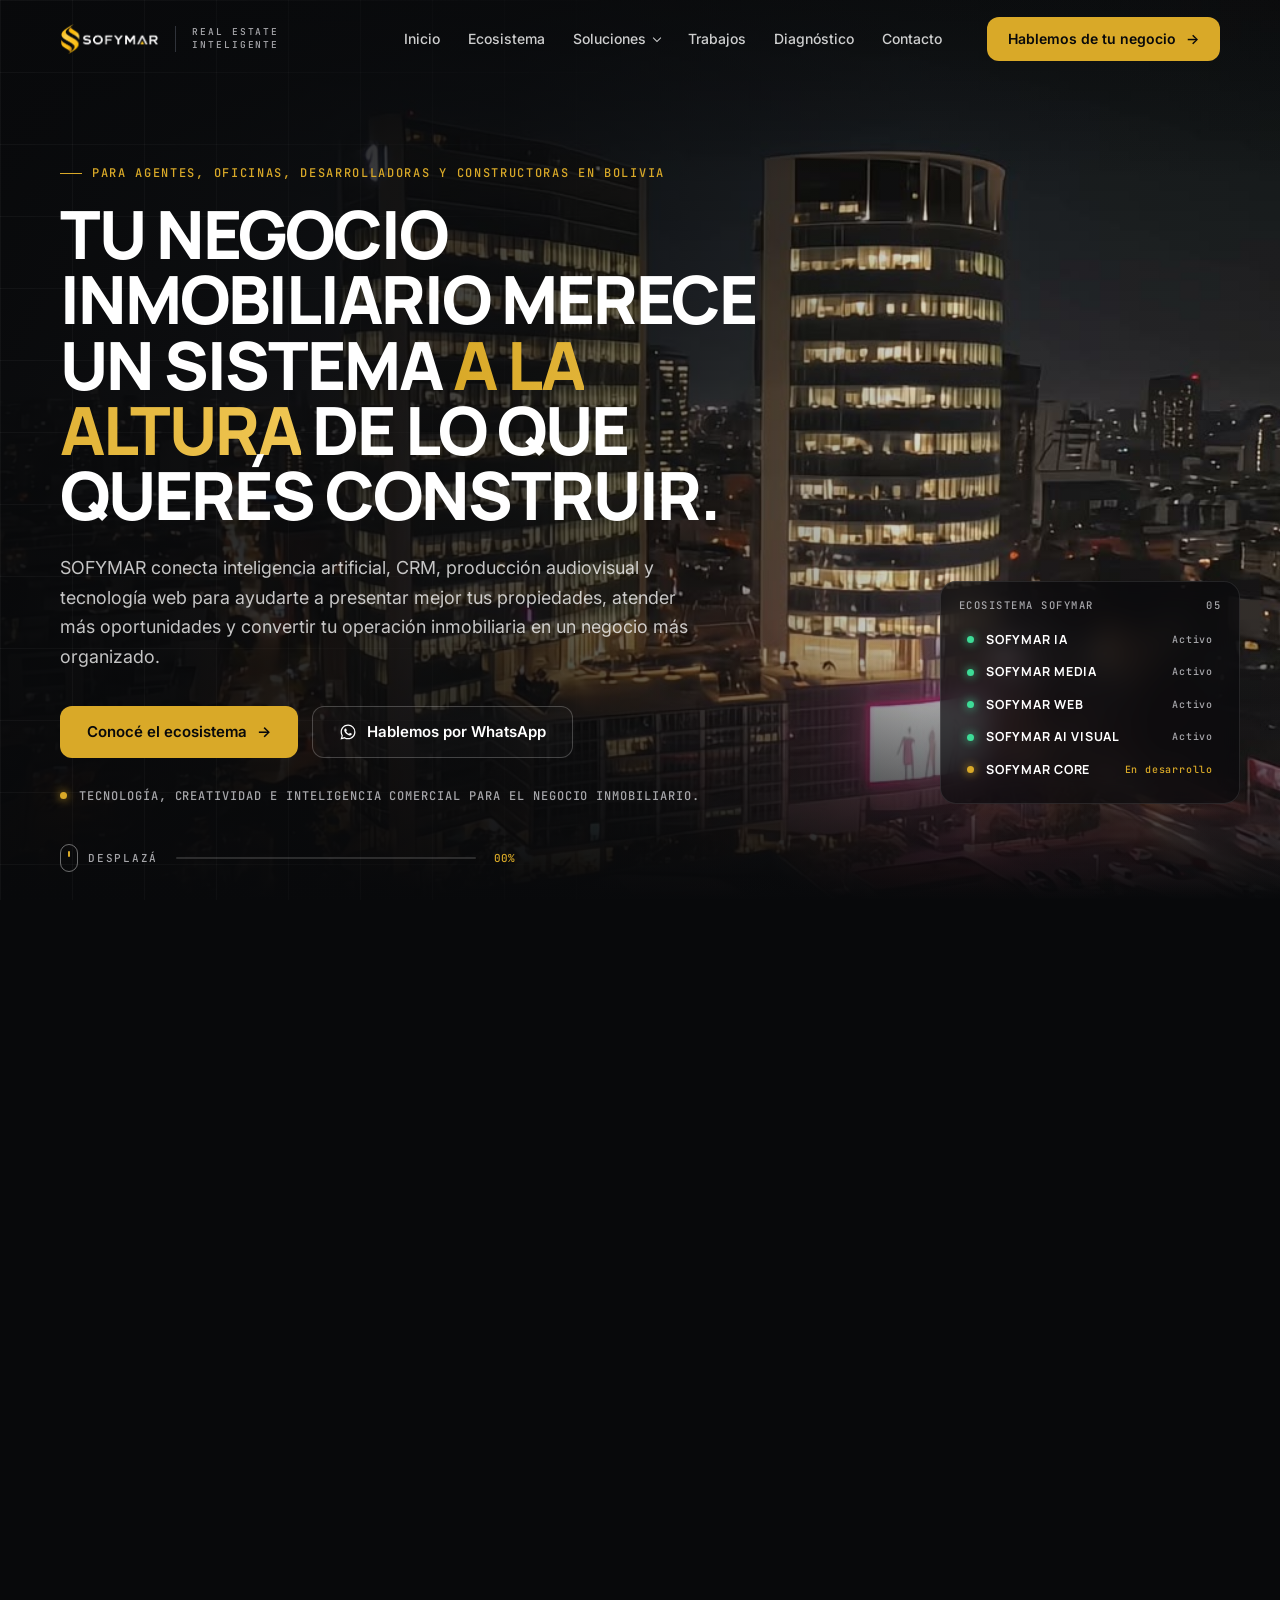
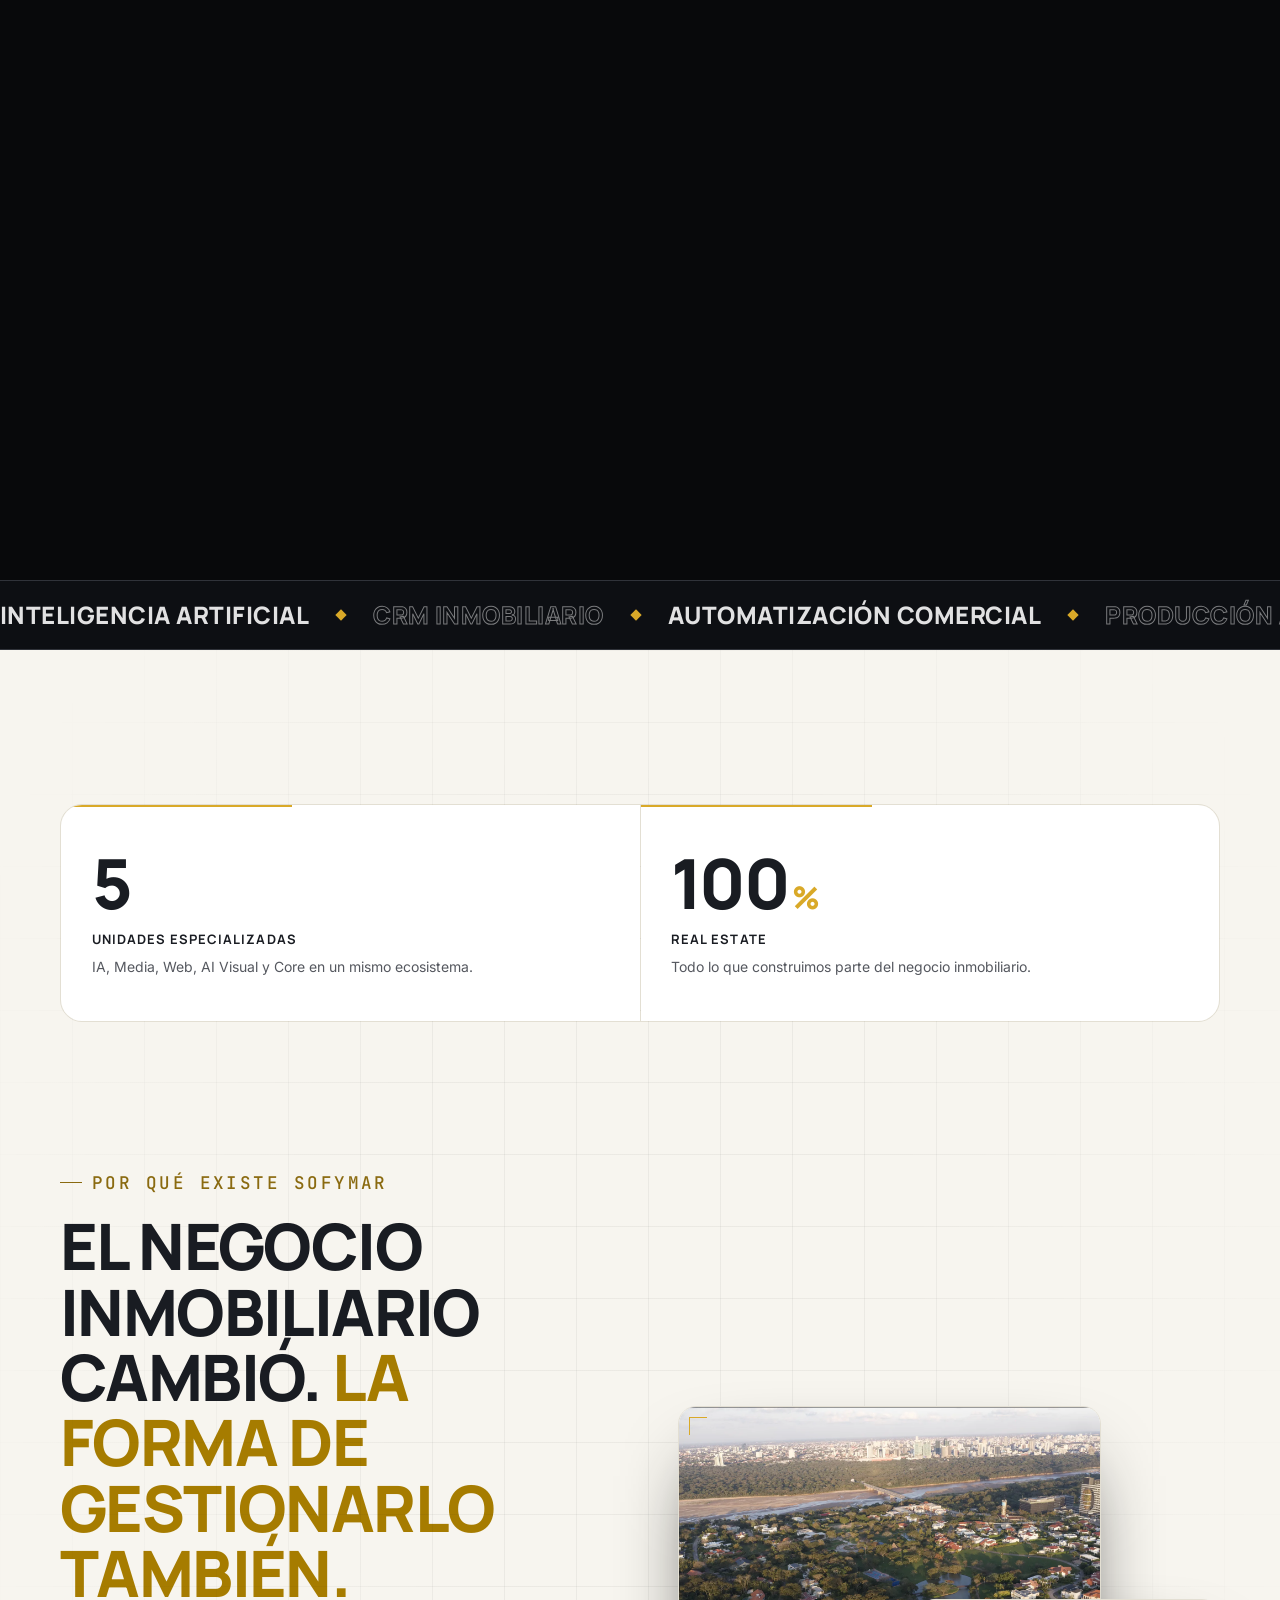
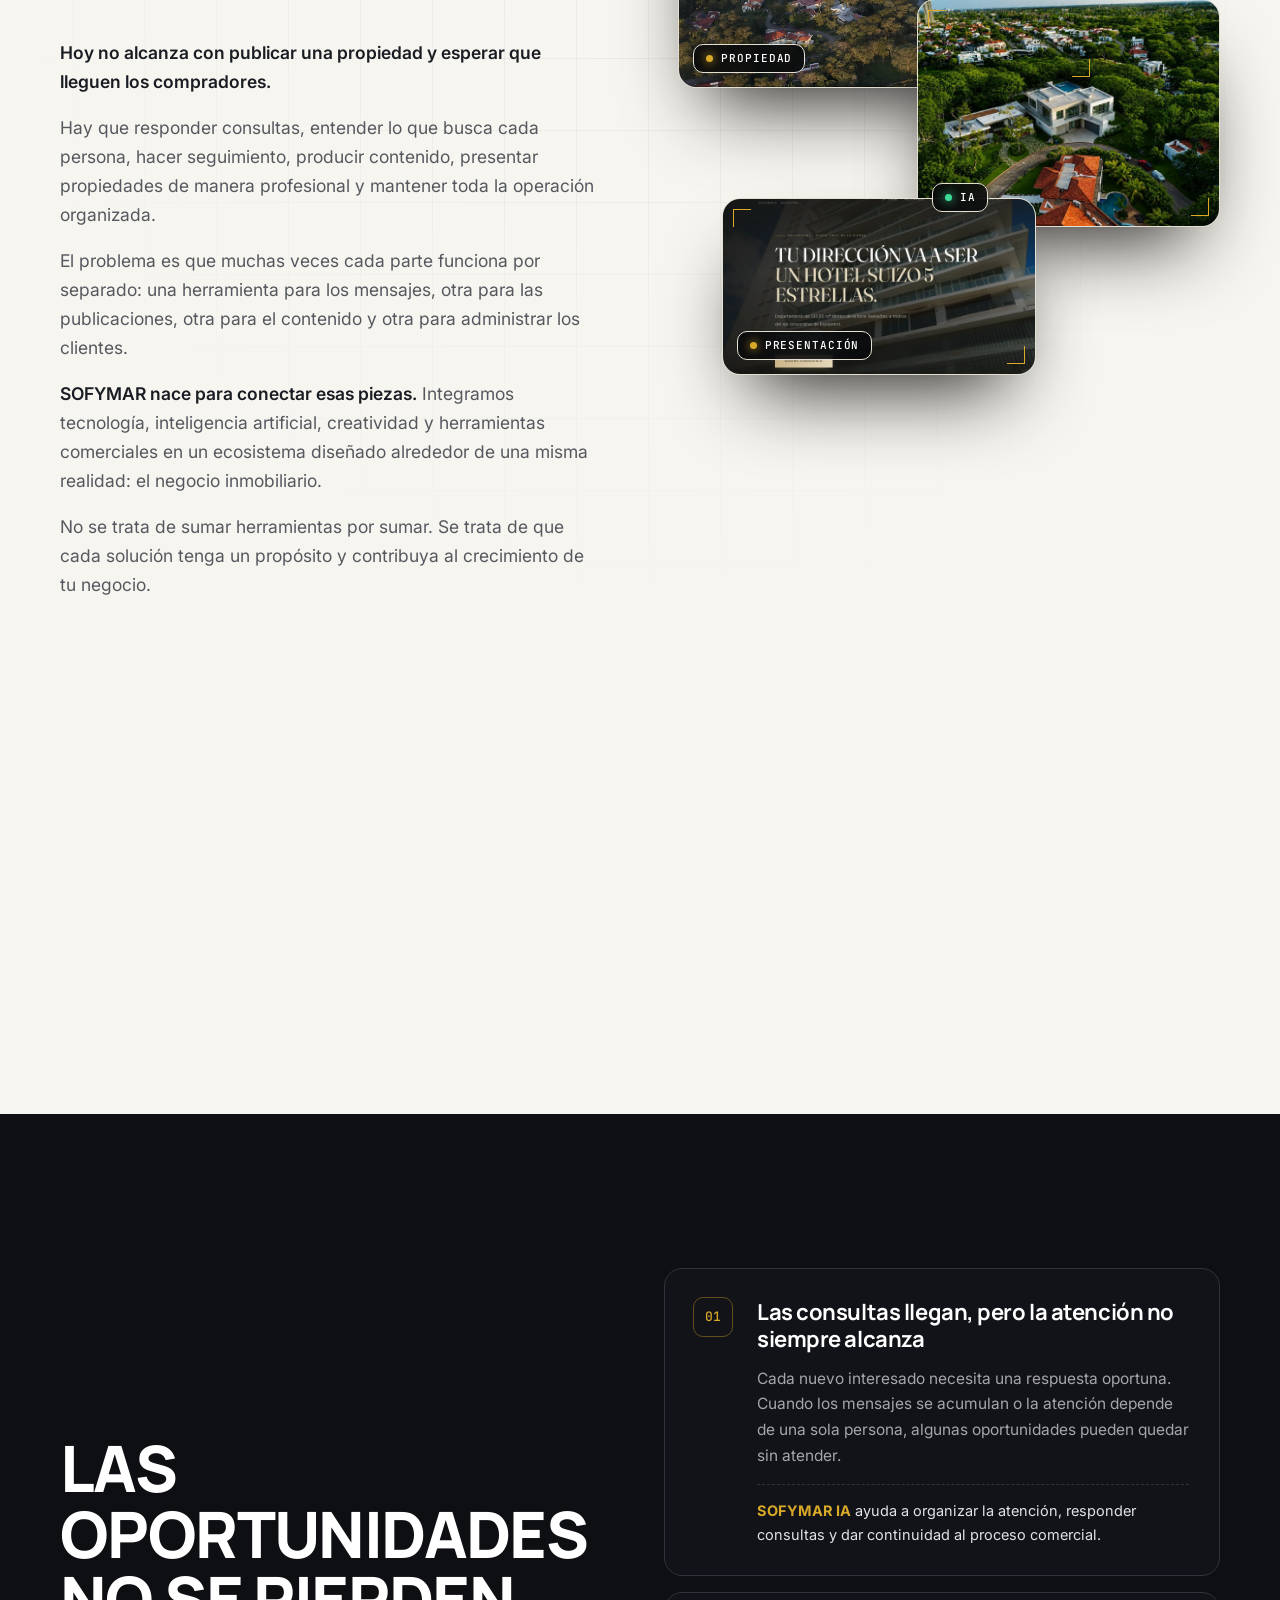
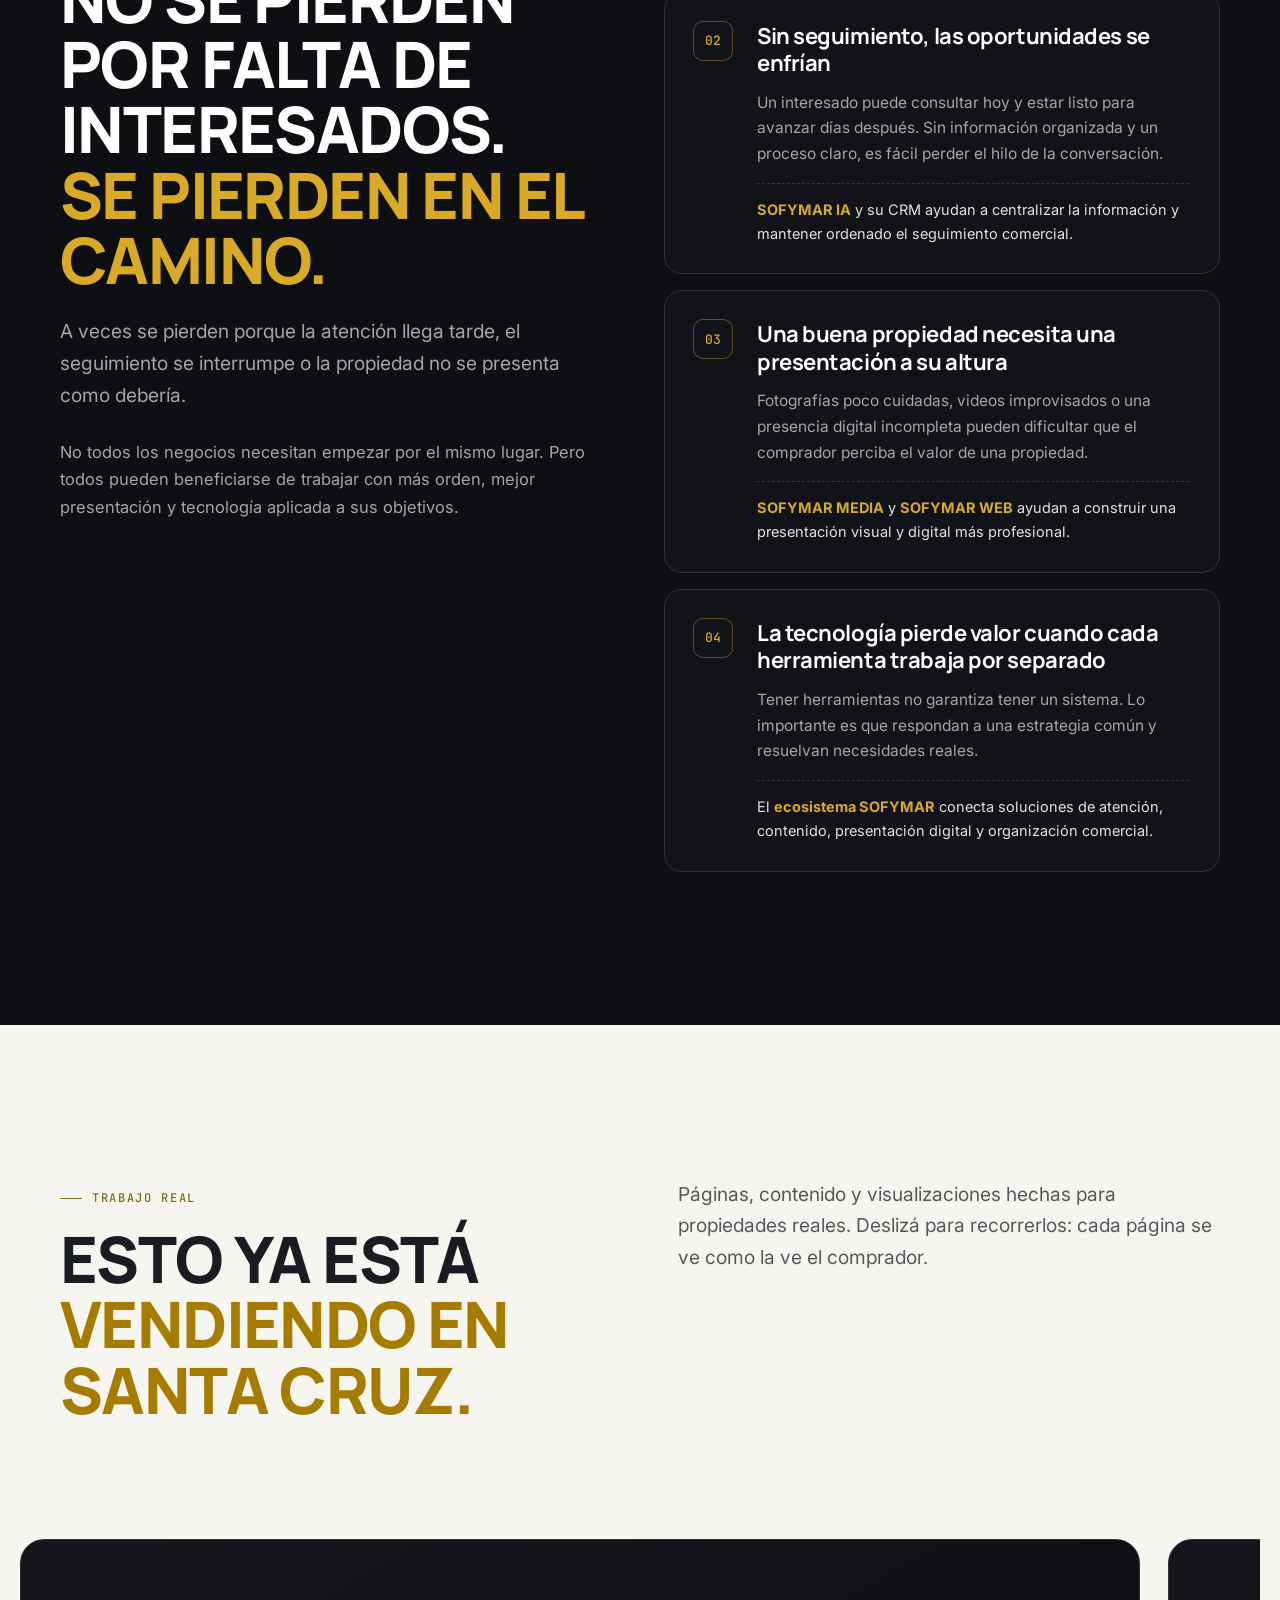
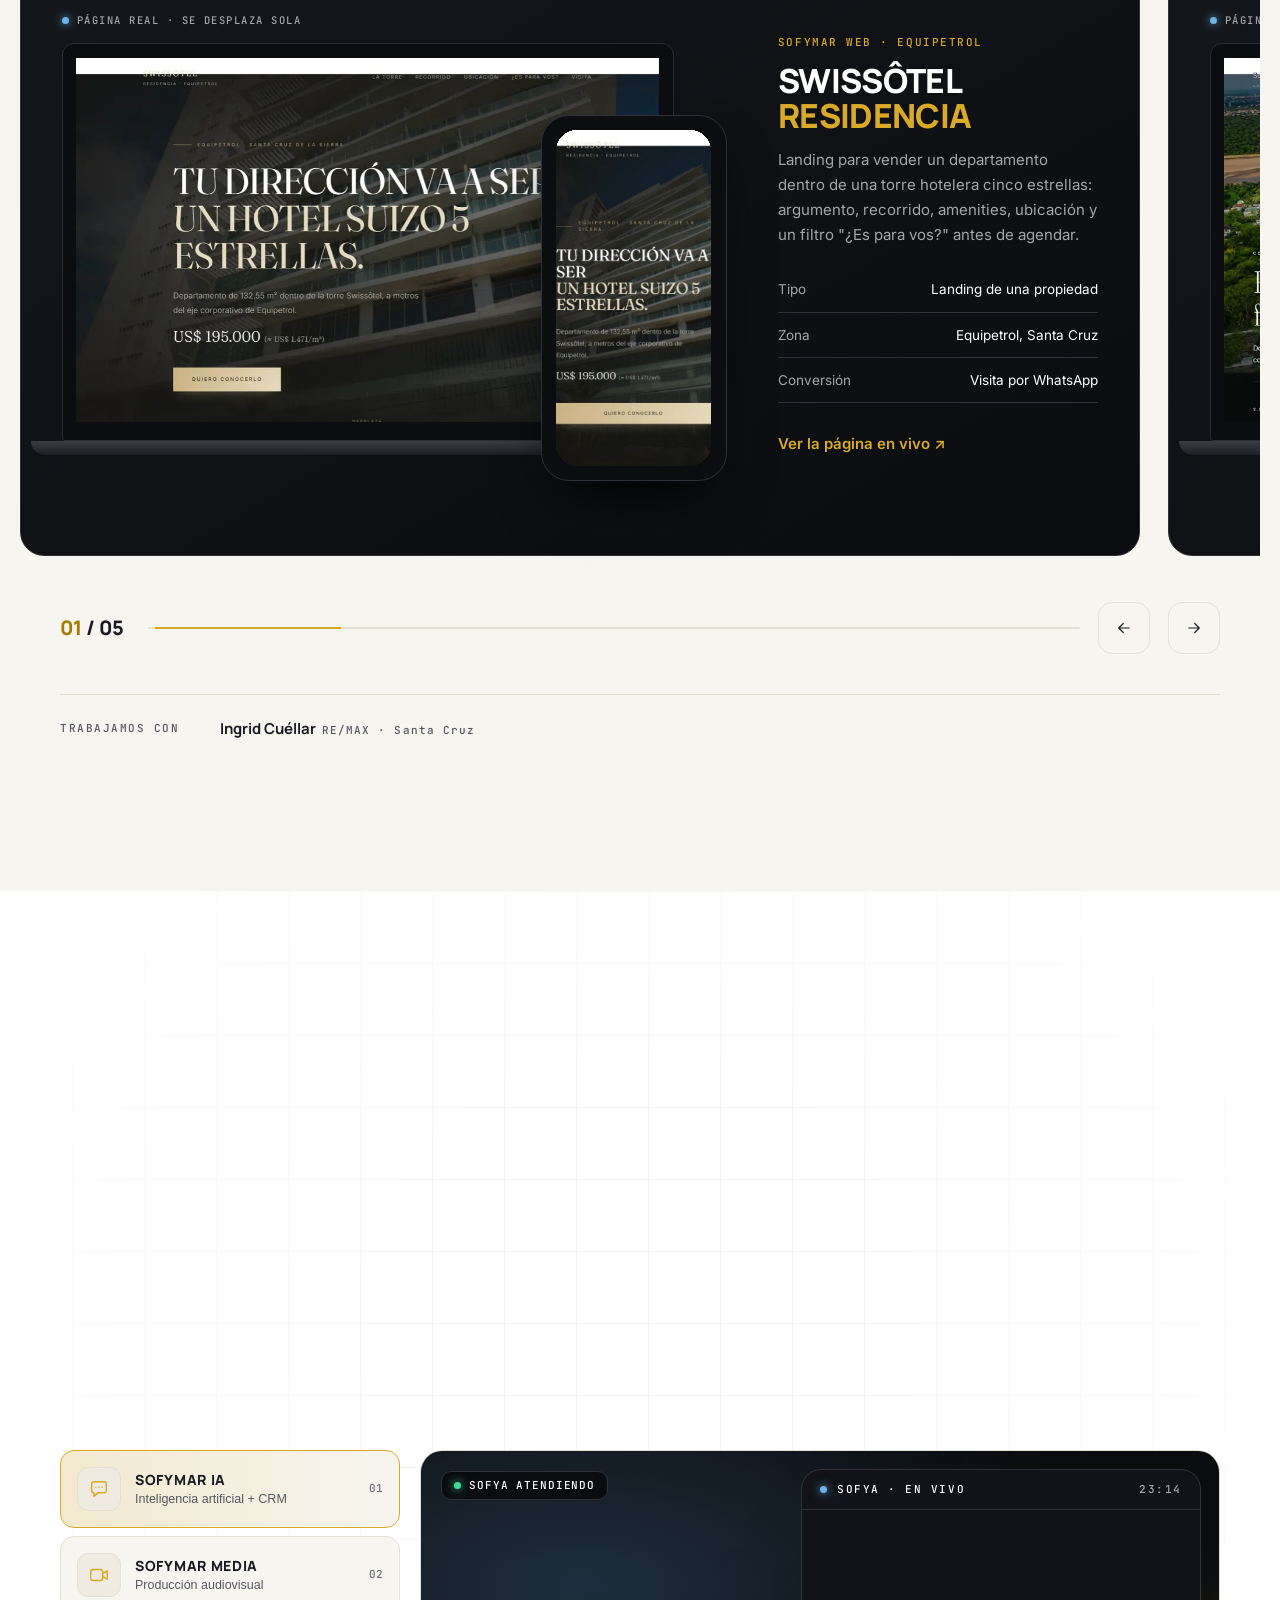
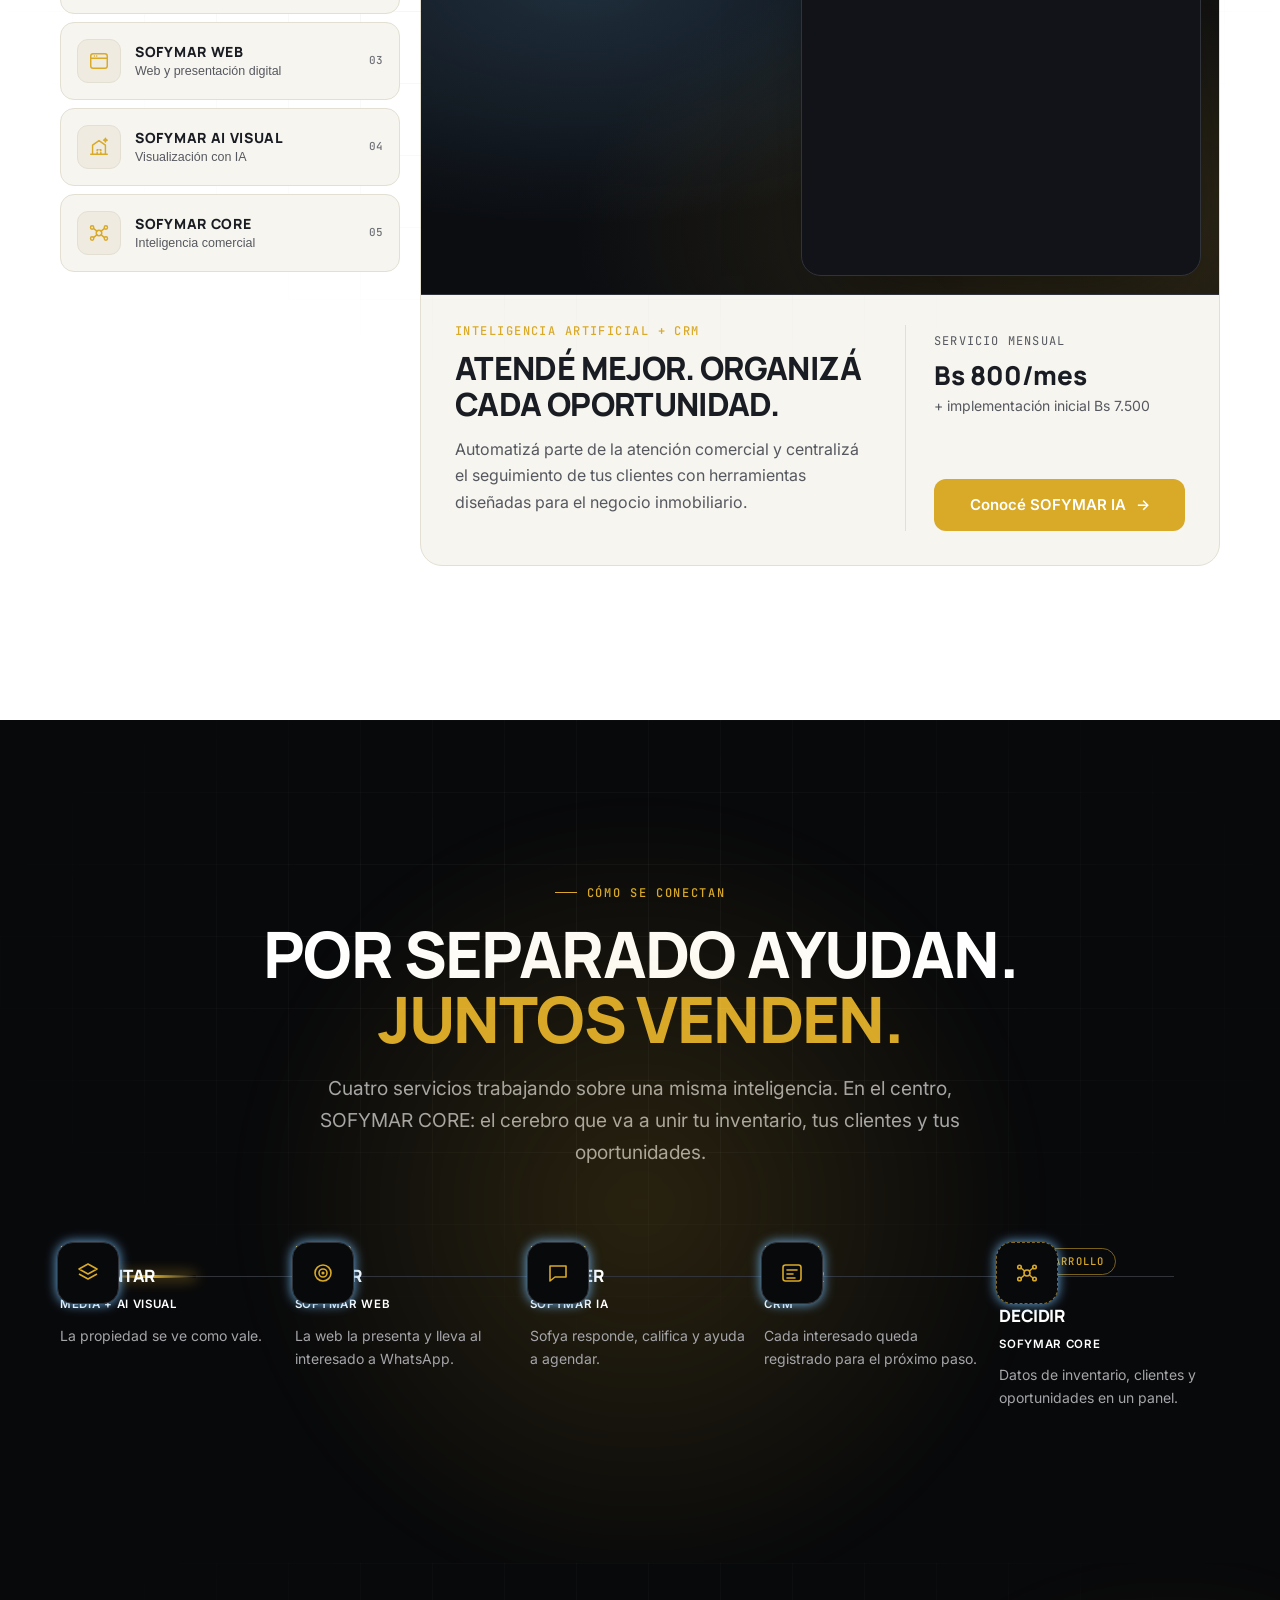
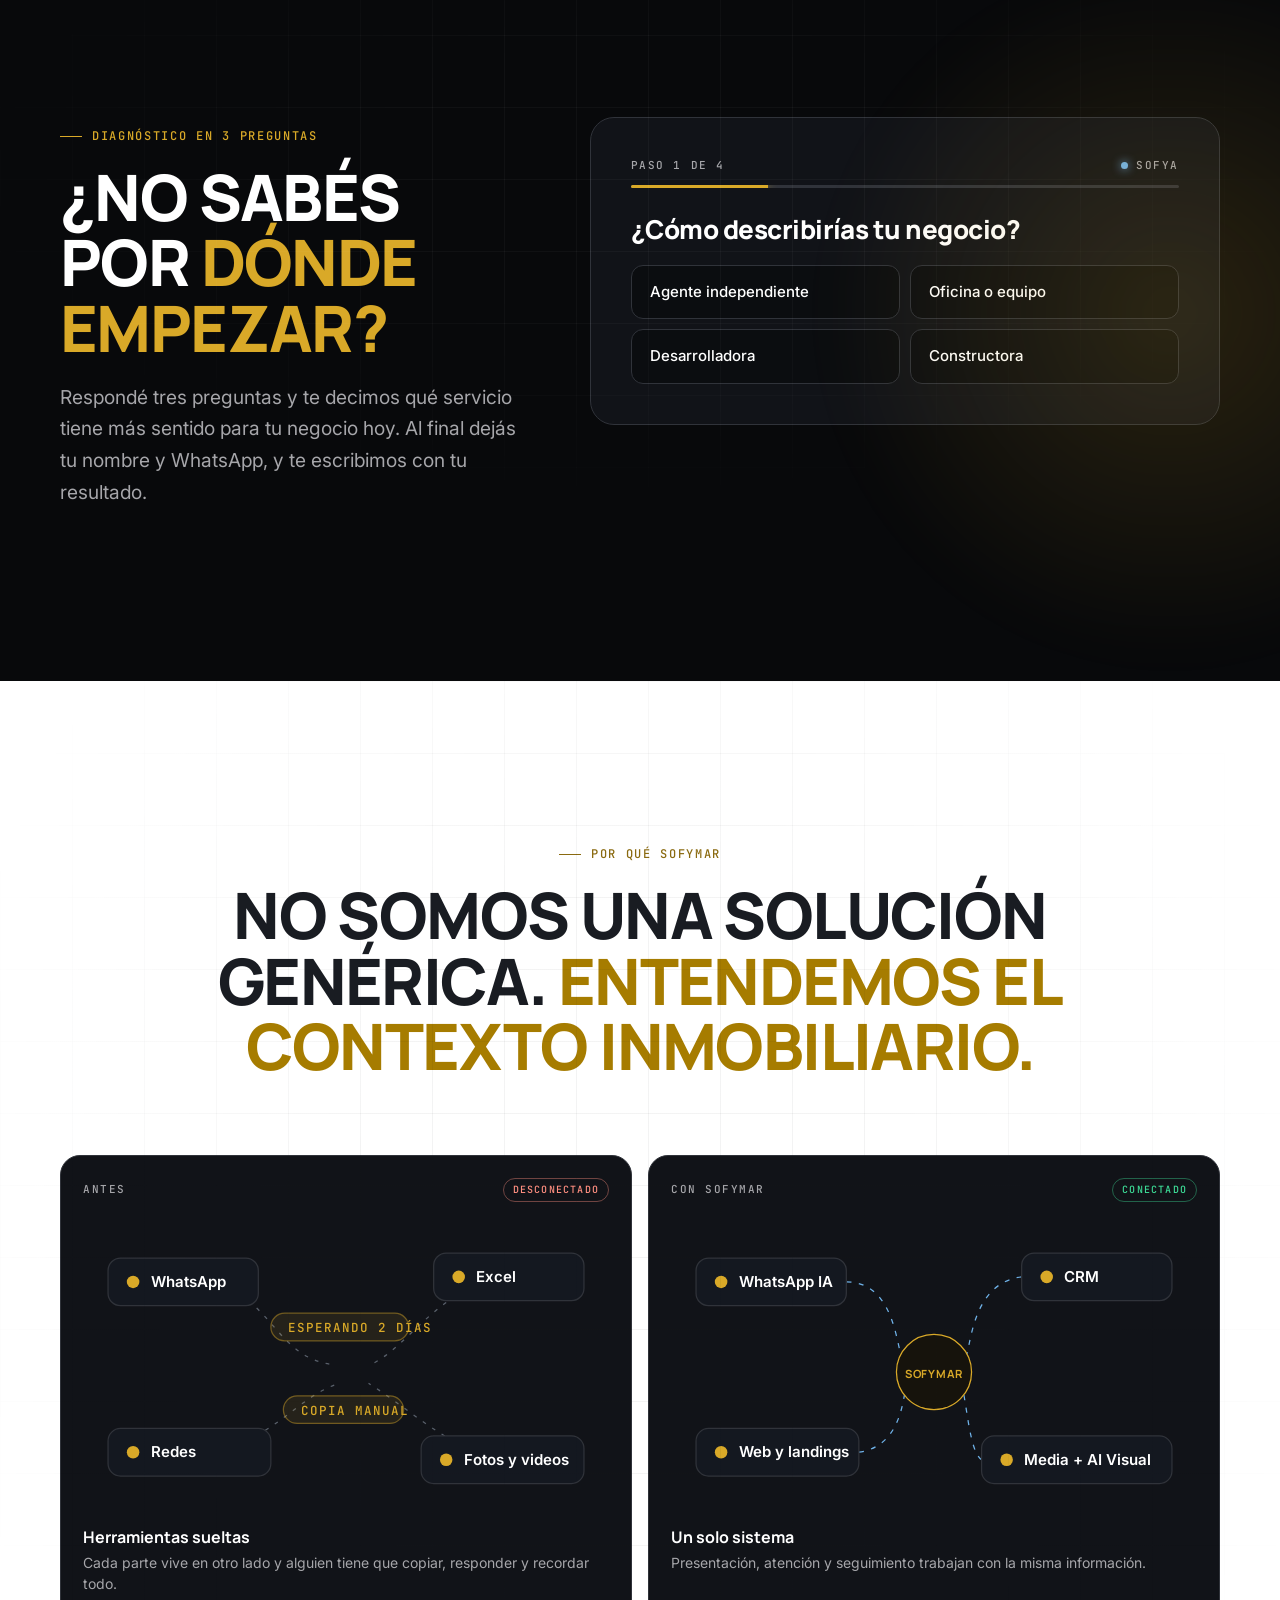
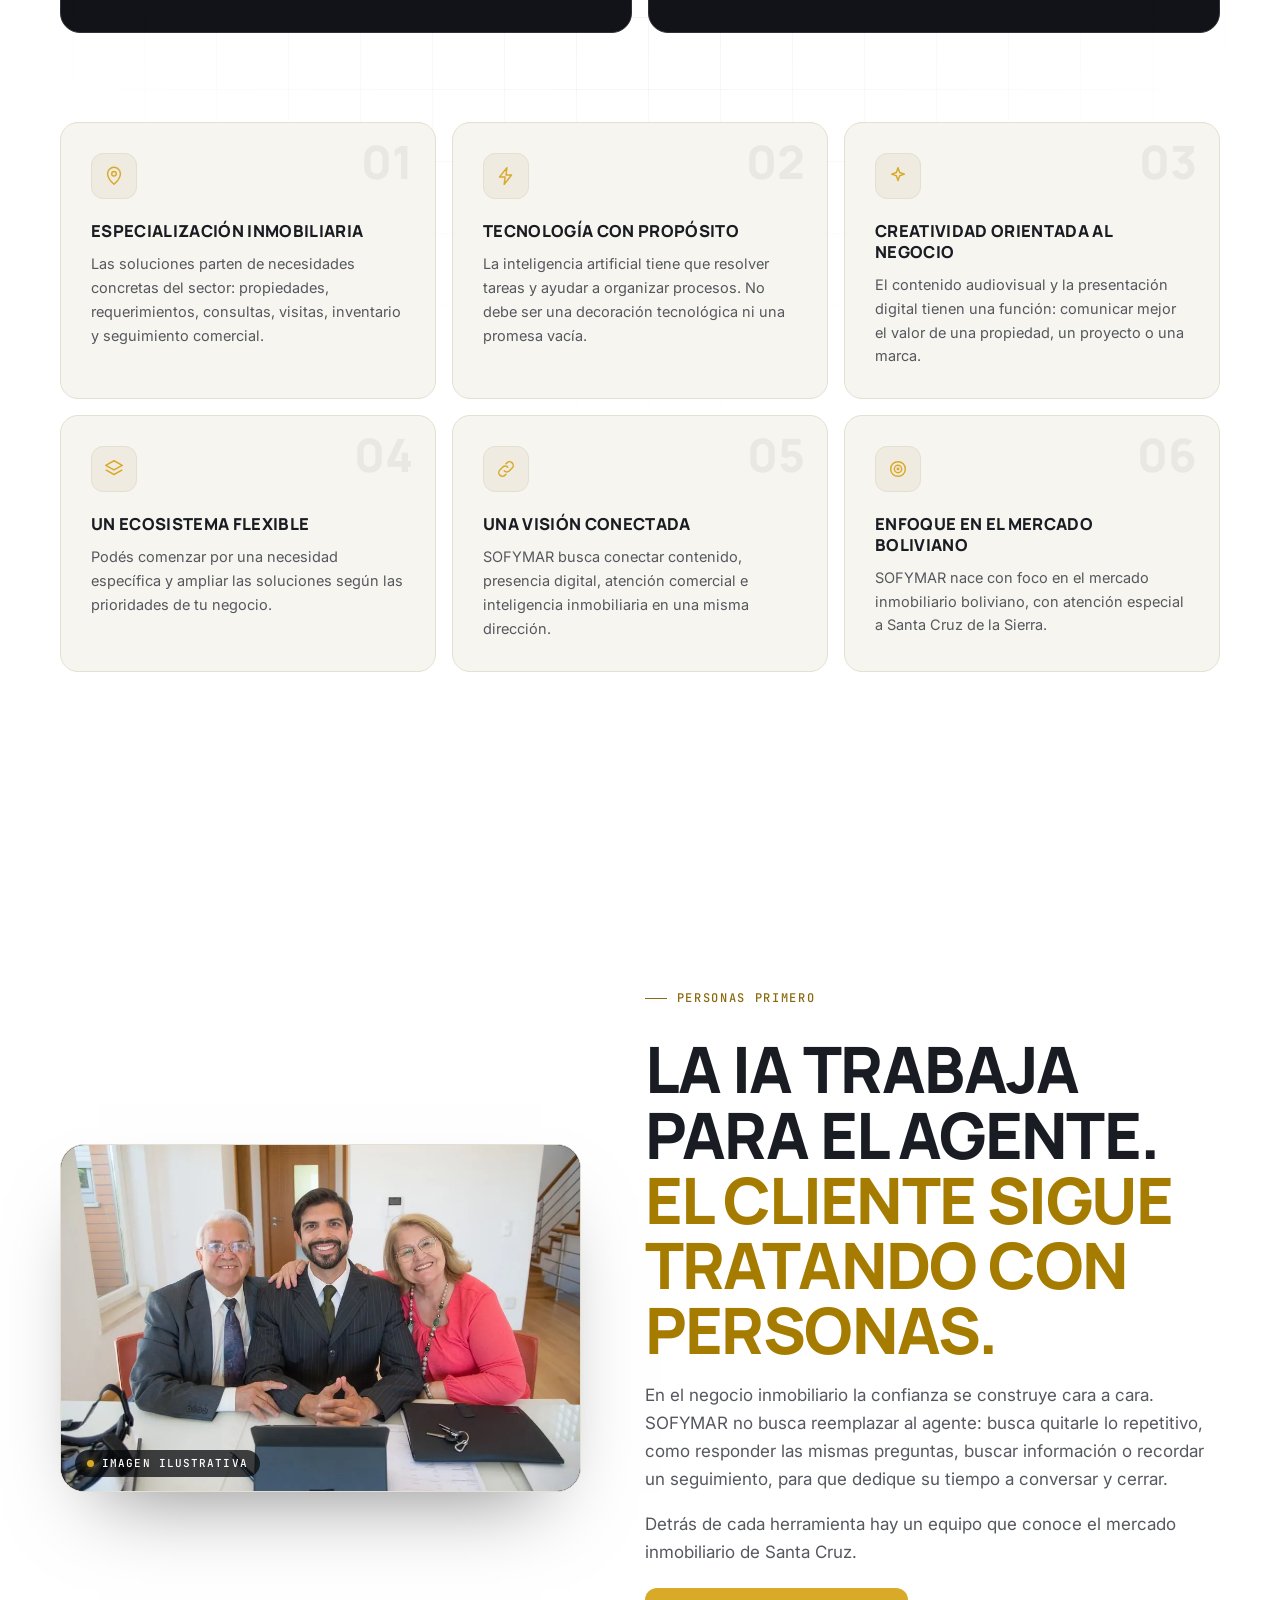
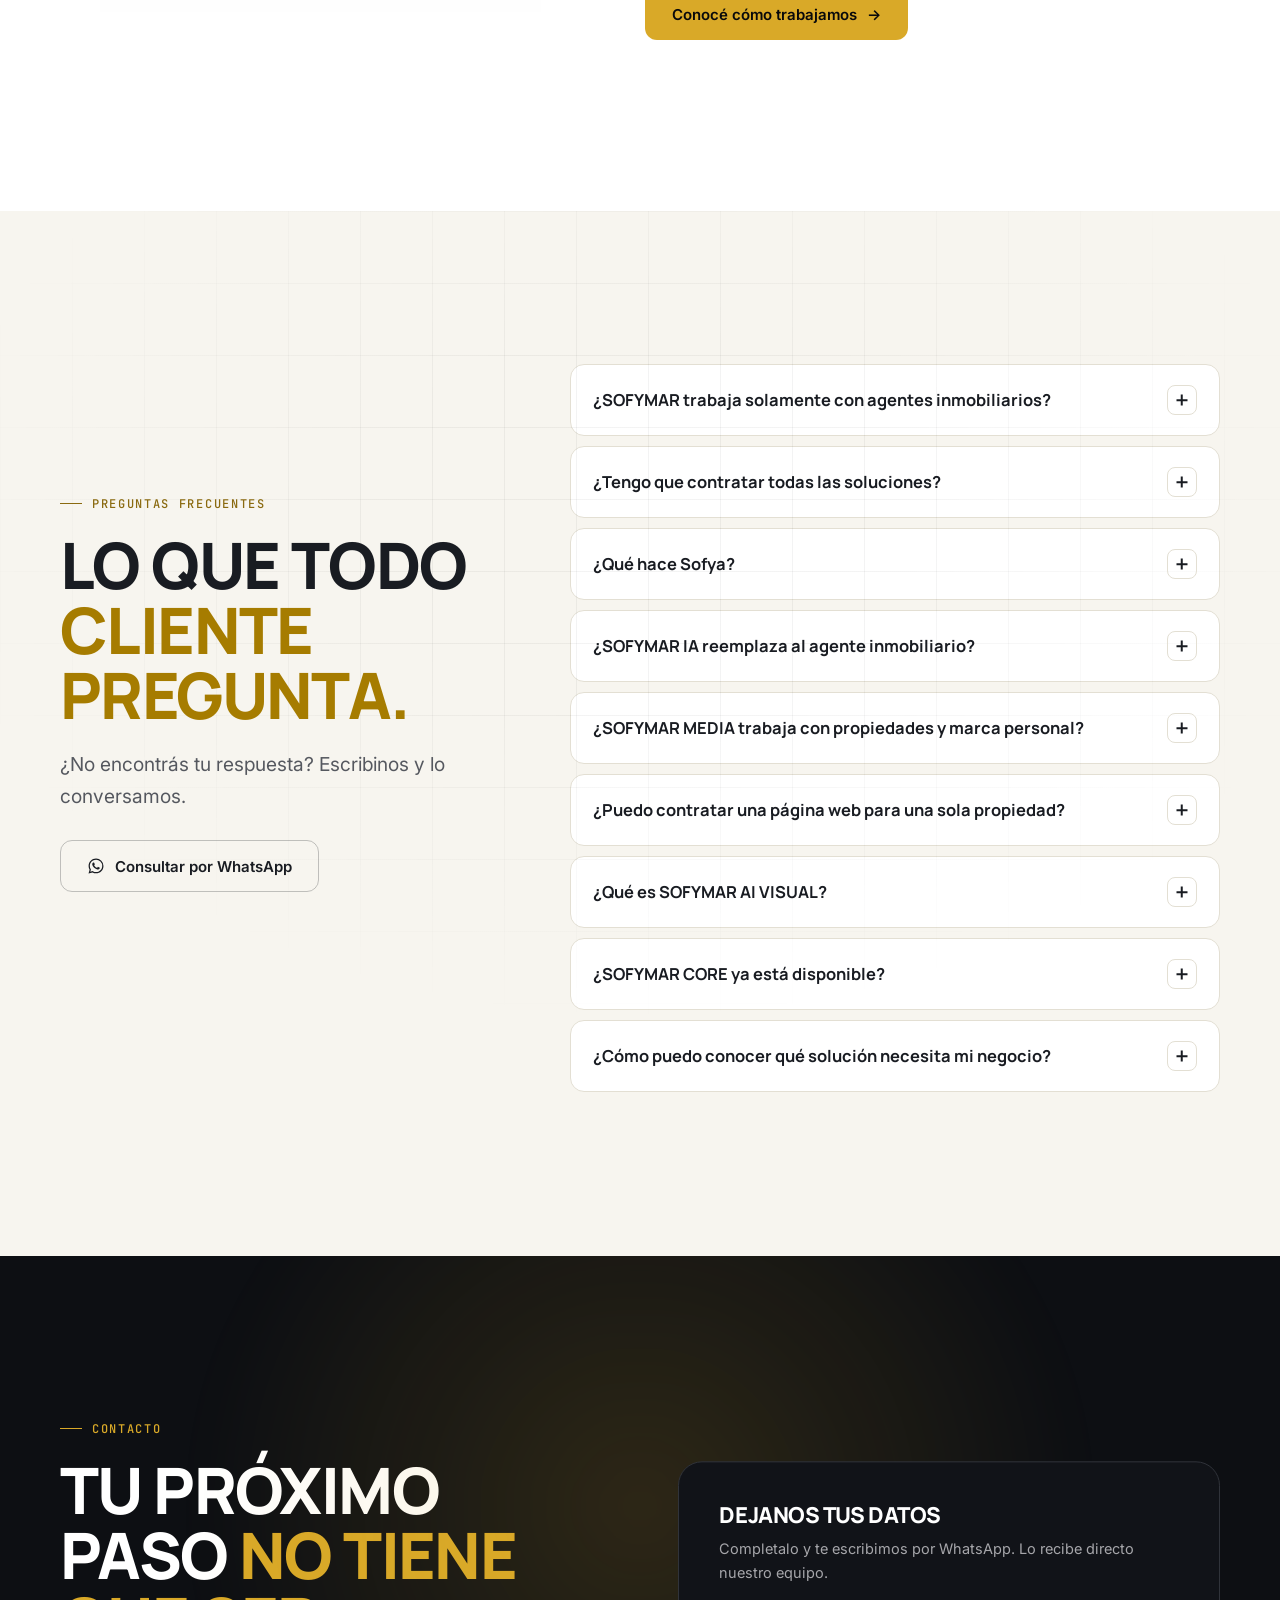
==== commit 6e45c408: "Actualiza el sitio y los archivos de la web SOFYMAR Co-Authored-By: Claude Sonnet 5.5 <noreply@anthr" ====
--- a/index.html
+++ b/index.html
@@ -105,13 +105,14 @@
     <div class="hero-content">
       <div class="wrap">
         <div class="hero-copy">
-          <p class="tag">Real estate inteligente · Santa Cruz, Bolivia</p>
-          <h1 class="h1">Presentamos tus propiedades como piezas únicas. <span class="o">La inteligencia artificial se encarga del resto.</span></h1>
-          <p class="hero-sub">Páginas web, video, visualización con IA y un asistente que atiende a tus clientes por WhatsApp. Todo conectado, para agentes y desarrolladoras en Bolivia.</p>
+          <p class="tag">Para agentes, oficinas, desarrolladoras y constructoras en Bolivia</p>
+          <h1 class="h1">Tu negocio inmobiliario merece un sistema <span class="o">a la altura</span> de lo que querés construir.</h1>
+          <p class="hero-sub">SOFYMAR conecta inteligencia artificial, CRM, producción audiovisual y tecnología web para ayudarte a presentar mejor tus propiedades, atender más oportunidades y convertir tu operación inmobiliaria en un negocio más organizado.</p>
           <div class="btn-row">
-            <a class="btn btn-gold" href="#trabajos">Ver trabajos reales <span class="arr" aria-hidden="true">→</span></a>
+            <a class="btn btn-gold" href="#ecosistema">Conocé el ecosistema <span class="arr" aria-hidden="true">→</span></a>
             <a class="btn btn-line" data-wa="general" href="https://wa.me/59177192180" target="_blank" rel="noopener"><svg class="wa-ico" aria-hidden="true"><use href="#i-wa"/></svg>Hablemos por WhatsApp</a>
           </div>
+          <p class="hero-sup"><span class="dot pulse"></span>Tecnología, creatividad e inteligencia comercial para el negocio inmobiliario.</p>
         </div>
       </div>
     </div>
@@ -148,10 +149,9 @@
   <div class="glow" style="width:700px;height:700px;left:-260px;top:-120px"></div>
   <div class="wrap">
     <!-- CIFRAS: solo datos del propio sistema. Confirmar antes de publicar. -->
-    <div class="stats stg" id="stats" style="grid-template-columns:repeat(3,minmax(0,1fr))">
+    <div class="stats stg" id="stats" style="grid-template-columns:repeat(2,minmax(0,1fr))">
       <div class="stat"><p class="n"><span data-count="5">5</span></p><p class="l">Unidades especializadas</p><p class="s">IA, Media, Web, AI Visual y Core en un mismo ecosistema.</p></div>
       <div class="stat"><p class="n"><span data-count="100">100</span><small>%</small></p><p class="l">Real estate</p><p class="s">Todo lo que construimos parte del negocio inmobiliario.</p></div>
-      <div class="stat"><p class="n" style="font-size:clamp(34px,4vw,52px)">Santa Cruz</p><p class="l">Bolivia</p><p class="s">Hecho desde y para el mercado inmobiliario local.</p></div>
     </div>
 
     <div class="mani" style="margin-top:clamp(90px,11vw,150px)">
@@ -371,19 +371,7 @@
       <h2 class="big rv" id="t-flow">Por separado ayudan. <span class="o">Juntos venden.</span></h2>
       <p class="lead rv">Cuatro servicios trabajando sobre una misma inteligencia. En el centro, SOFYMAR CORE: el cerebro que va a unir tu inventario, tus clientes y tus oportunidades.</p>
     </div>
-    <div class="eco-map rv" role="group" aria-label="Diagrama: cuatro servicios conectados a SOFYMAR CORE">
-      <a class="eco-node n-ia" href="ia.html" data-event="mapa_ia"><span class="nm nm-chat" aria-hidden="true"><span class="b in">¿Sigue disponible el depto?</span><span class="b out">¡Sí! ¿Para vivir o inversión?</span><span class="b in">Para vivir, somos dos.</span><span class="b out">¿Te queda bien el jueves 17:00?</span></span><span class="top"><span class="lbl">Atención</span><span class="lbl">01</span></span><h3>SOFYMAR IA</h3><p>Sofya responde, califica y ayuda a agendar.</p><span class="go">VER LANDING →</span></a>
-      <a class="eco-node n-web" href="web.html" data-event="mapa_web"><span class="nm nm-cycle" aria-hidden="true"><span class="screen fullw" data-scroll><img src="assets/web-swiss-full-laptop.webp" alt="" loading="lazy" width="1000" height="6724"></span><span class="screen fullw" data-scroll><img src="assets/web-colinas-full-laptop.webp" alt="" loading="lazy" width="1000" height="8178"></span></span><span class="top"><span class="lbl">Presencia</span><span class="lbl">02</span></span><h3>SOFYMAR Web</h3><p>Landings y showrooms 3D que llevan a WhatsApp.</p><span class="go">VER LANDING →</span></a>
-      <a class="eco-node n-media" href="media.html" data-event="mapa_media"><span class="nm" aria-hidden="true"><video muted playsinline loop preload="none" poster="assets/media-colinas-poster.jpg" data-src="assets/media-colinas-reel.mp4" data-autoview></video><video muted playsinline loop preload="none" poster="assets/media-ingrid-poster.jpg" data-src="assets/media-ingrid-reel.mp4" data-autoview class="alt"></video></span><span class="top"><span class="lbl">Contenido</span><span class="lbl">03</span></span><h3>SOFYMAR Media</h3><p>Video, foto y dron que generan consultas.</p><span class="go">VER LANDING →</span></a>
-      <a class="eco-node n-aiv" href="ai-visual.html" data-event="mapa_aivisual"><span class="nm sweep" aria-hidden="true"><img src="assets/aiv-colinas-terreno-mejorado.webp" alt="" loading="lazy"><img class="after" src="assets/aiv-colinas-casa-ia-mejorada.webp" alt="" loading="lazy"><span class="line"></span></span><span class="top"><span class="lbl">Visualización</span><span class="lbl">04</span></span><h3>SOFYMAR AI Visual</h3><p>Del terreno vacío a la casa que el comprador imagina.</p><span class="go">VER LANDING →</span></a>
-      <div class="eco-core">
-        <span class="ring r2" aria-hidden="true"></span><span class="ring r1" aria-hidden="true"></span>
-        <span class="wire v t" aria-hidden="true"></span><span class="wire v b" aria-hidden="true"></span>
-        <span class="wire h l" aria-hidden="true"></span><span class="wire h r" aria-hidden="true"></span>
-        <a class="eco-core-c" href="core.html" data-event="mapa_core"><span class="tagp">PRÓXIMAMENTE</span><h3>SOFYMAR CORE</h3><p>El cerebro del negocio: inventario, clientes y oportunidades en un solo lugar.</p></a>
-      </div>
-    </div>
-    <ol class="pipe stg" style="margin-top:clamp(70px,9vw,110px)">
+    <ol class="pipe stg" style="margin-top:clamp(30px,4vw,50px)">
       <li class="stage"><span class="dt"><svg aria-hidden="true"><use href="#i-layers"/></svg></span><p class="sn">PASO 01</p><h3>Presentar</h3><p class="who">Media + AI Visual</p><p>La propiedad se ve como vale.</p></li>
       <li class="stage"><span class="dt"><svg aria-hidden="true"><use href="#i-target"/></svg></span><p class="sn">PASO 02</p><h3>Captar</h3><p class="who">SOFYMAR Web</p><p>La web la presenta y lleva al interesado a WhatsApp.</p></li>
       <li class="stage"><span class="dt"><svg aria-hidden="true"><use href="#i-msg"/></svg></span><p class="sn">PASO 03</p><h3>Atender</h3><p class="who">SOFYMAR IA</p><p>Sofya responde, califica y ayuda a agendar.</p></li>
@@ -487,11 +475,11 @@
   <div class="bfa-card">
     <div class="hd"><span class="lbl">Con SOFYMAR</span><span class="st-ok">Conectado</span></div>
     <svg viewBox="0 0 420 250" role="img" aria-label="Con SOFYMAR: WhatsApp, CRM, web y contenido conectados a un mismo centro">
-      <path class="lk-ok" d="M140 59 C180 59 180 115 185 120"/><path class="lk-ok" d="M280 55 C240 60 240 110 235 120"/><path class="lk-ok" d="M150 195 C185 190 185 150 188 142"/><path class="lk-ok" d="M270 201 C238 195 236 152 232 142"/>
+      <path class="lk-ok" d="M140 59 C180 59 180 115 185 120"/><path class="lk-ok" d="M280 55 C240 60 240 110 235 120"/><path class="lk-ok" d="M150 195 C185 190 185 150 188 142"/><path class="lk-ok" d="M248 201 C238 195 236 152 232 142"/>
       <g class="nd"><rect x="20" y="40" width="120" height="38" rx="10"/><circle class="ic" cx="40" cy="59" r="5"/><text x="54" y="63">WhatsApp IA</text></g>
       <g class="nd"><rect x="280" y="36" width="120" height="38" rx="10"/><circle class="ic" cx="300" cy="55" r="5"/><text x="314" y="59">CRM</text></g>
       <g class="nd"><rect x="20" y="176" width="130" height="38" rx="10"/><circle class="ic" cx="40" cy="195" r="5"/><text x="54" y="199">Web y landings</text></g>
-      <g class="nd"><rect x="270" y="182" width="130" height="38" rx="10"/><circle class="ic" cx="290" cy="201" r="5"/><text x="304" y="205">Media + AI Visual</text></g>
+      <g class="nd"><rect x="248" y="182" width="152" height="38" rx="10"/><circle class="ic" cx="268" cy="201" r="5"/><text x="282" y="205">Media + AI Visual</text></g>
       <g class="hub"><circle cx="210" cy="131" r="30"/><text x="210" y="136" text-anchor="middle">SOFYMAR</text></g>
     </svg>
     <p class="foot">Un solo sistema<span>Presentación, atención y seguimiento trabajan con la misma información.</span></p>
--- a/assets/sofymar-extra.css
+++ b/assets/sofymar-extra.css
@@ -578,8 +578,8 @@
 .spoke{position:absolute;left:50%;top:50%;width:50%;height:1px;transform-origin:0 50%;transform:rotate(var(--a));background:linear-gradient(90deg,rgba(217,169,40,.12),rgba(217,169,40,.45));overflow:hidden}
 .spoke::after{content:"";position:absolute;top:-1px;height:3px;width:26px;border-radius:3px;background:linear-gradient(90deg,transparent,#F0C653);box-shadow:0 0 10px #D9A928;animation:spk 3s linear infinite;animation-delay:var(--d)}
 @keyframes spk{from{left:100%}to{left:-30px}}
-.nd{position:absolute;left:calc(50% + 50% * cos(var(--a)));top:calc(50% + 50% * sin(var(--a)));transform:translate(-50%,-50%);z-index:2}
-.nd b{display:block;white-space:nowrap;font:500 clamp(9px,1.5vw,11px)/1 var(--f-m);letter-spacing:.1em;text-transform:uppercase;color:#fff;padding:8px 11px;border-radius:999px;background:rgba(11,12,16,.92);border:1px solid rgba(217,169,40,.5);box-shadow:0 0 20px -4px rgba(217,169,40,.45);animation:cvspinr var(--sp) linear infinite}
+.core-vis .nd{position:absolute;left:calc(50% + 50% * cos(var(--a)));top:calc(50% + 50% * sin(var(--a)));transform:translate(-50%,-50%);z-index:2}
+.core-vis .nd b{display:block;white-space:nowrap;font:500 clamp(9px,1.5vw,11px)/1 var(--f-m);letter-spacing:.1em;text-transform:uppercase;color:#fff;padding:8px 11px;border-radius:999px;background:rgba(11,12,16,.92);border:1px solid rgba(217,169,40,.5);box-shadow:0 0 20px -4px rgba(217,169,40,.45);animation:cvspinr var(--sp) linear infinite}
 .dt{position:absolute;left:calc(50% + 50% * cos(var(--a)));top:calc(50% + 50% * sin(var(--a)));width:6px;height:6px;margin:-3px;border-radius:50%;background:#6FB2E8;box-shadow:0 0 12px #6FB2E8;animation:dtp 3s ease-in-out infinite}
 .dt:nth-child(odd){animation-delay:.9s}
 @keyframes dtp{50%{opacity:.25;transform:scale(.6)}}
@@ -642,7 +642,7 @@
   .eco-tabs{scroll-snap-type:x proximity;-webkit-mask-image:linear-gradient(90deg,#000 88%,transparent);mask-image:linear-gradient(90deg,#000 88%,transparent);padding-right:28px}
   .eco-tab{scroll-snap-align:start}
   .eco-tab strong{font-size:13.5px}
-  .nd b{font-size:11px;padding:7px 10px}
+  .core-vis .nd b{font-size:11px;padding:7px 10px}
   .mani-vis{aspect-ratio:auto;display:grid;gap:12px;max-width:none}
   .mani-vis .a,.mani-vis .b,.mani-vis .c{position:relative;left:auto;right:auto;top:auto;bottom:auto;width:100%}
   .mani-vis .b{aspect-ratio:3/2}
@@ -710,3 +710,14 @@
 .human .big{margin:10px 0 18px}
 @media (max-width:860px){.human-in{grid-template-columns:minmax(0,1fr)}.human-fig img{max-height:420px}.human .btn{width:100%;justify-content:center}}
 .human .btn-gold{color:#08090B!important}
+
+.ag-four{grid-template-columns:repeat(4,minmax(0,1fr))}
+@media (max-width:1000px){.ag-four{grid-template-columns:repeat(2,minmax(0,1fr))}}
+@media (max-width:640px){.ag-four{grid-template-columns:minmax(0,1fr)}}
+@media (max-width:1060px){
+  .pipe .stage{grid-template-columns:62px minmax(0,1fr);column-gap:20px;align-items:start}
+  .pipe .stage>*{grid-column:2;min-width:0}
+  .pipe .stage>.dt{grid-column:1;grid-row:1/span 6}
+  .pipe .stage .badge{justify-self:start}
+}
+@media (max-width:760px){.bfa .nd text{font-size:13px}.bfa .nd text{letter-spacing:0}}
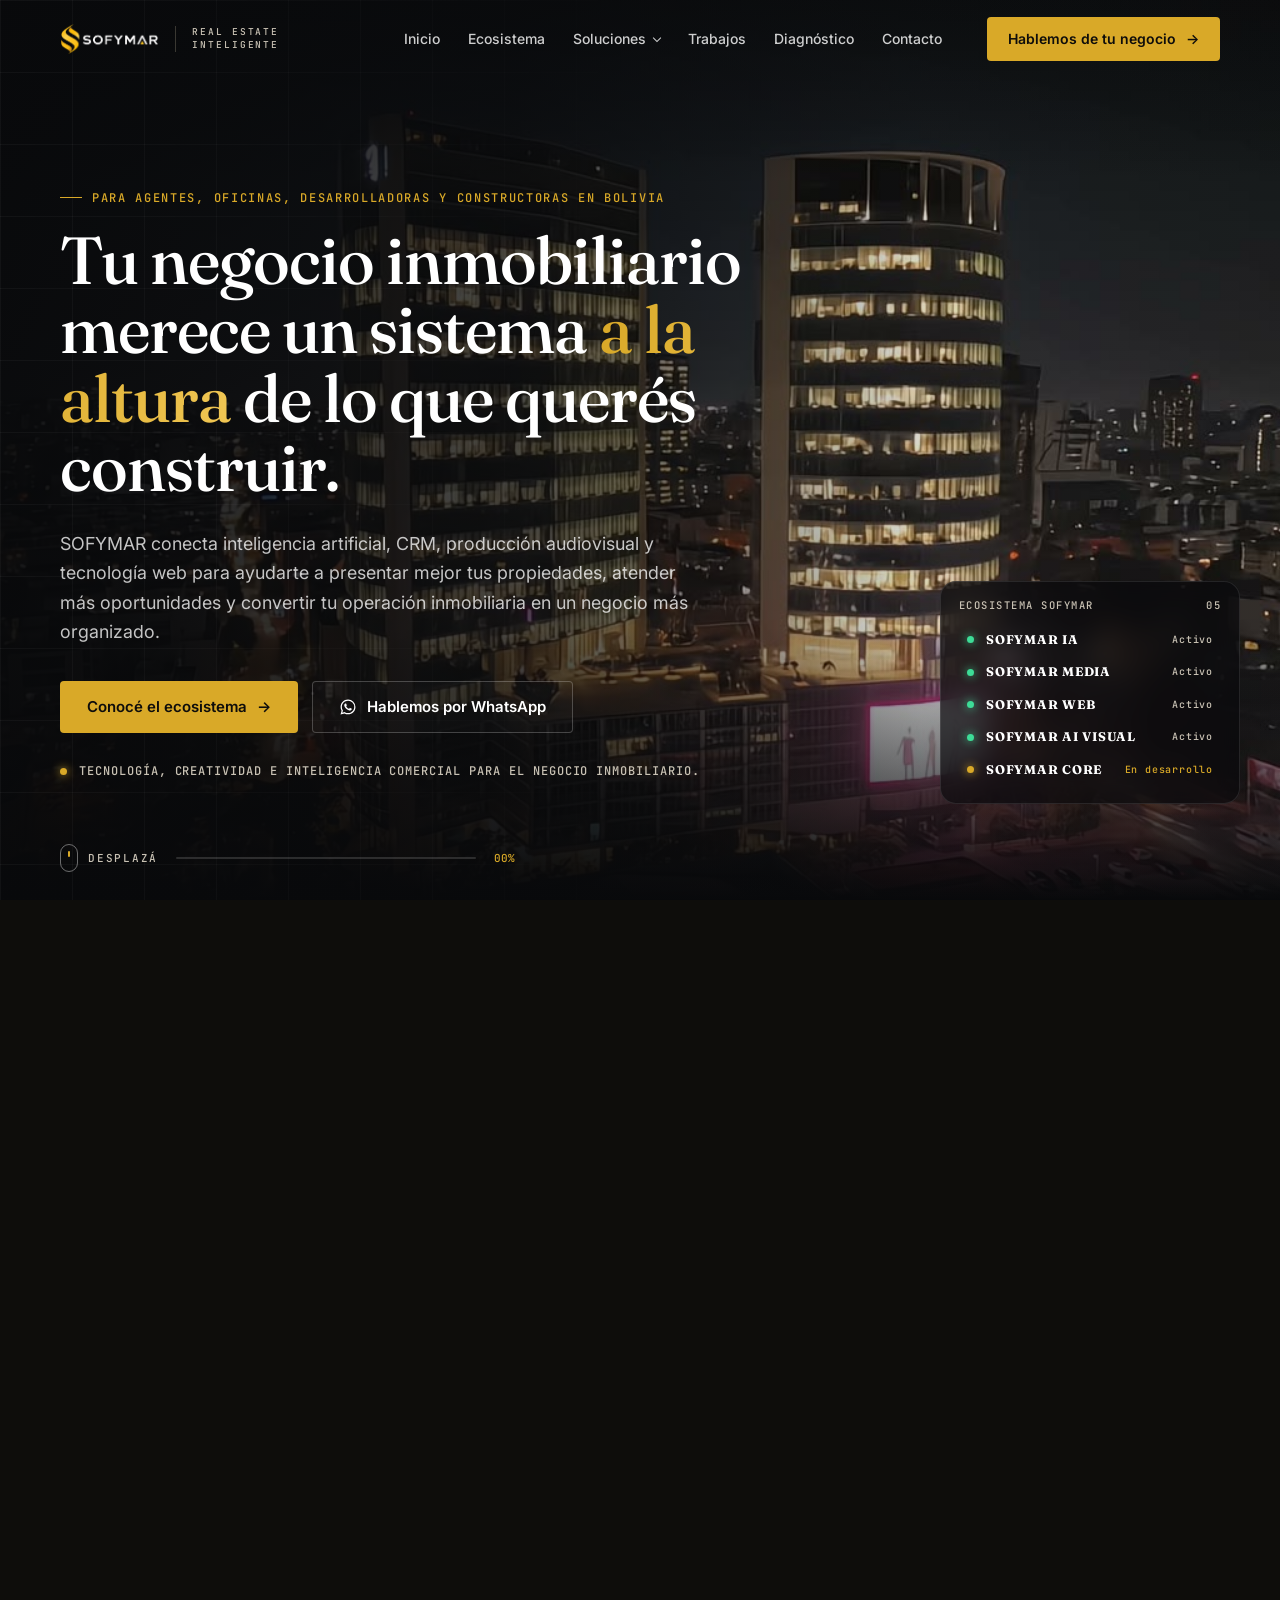
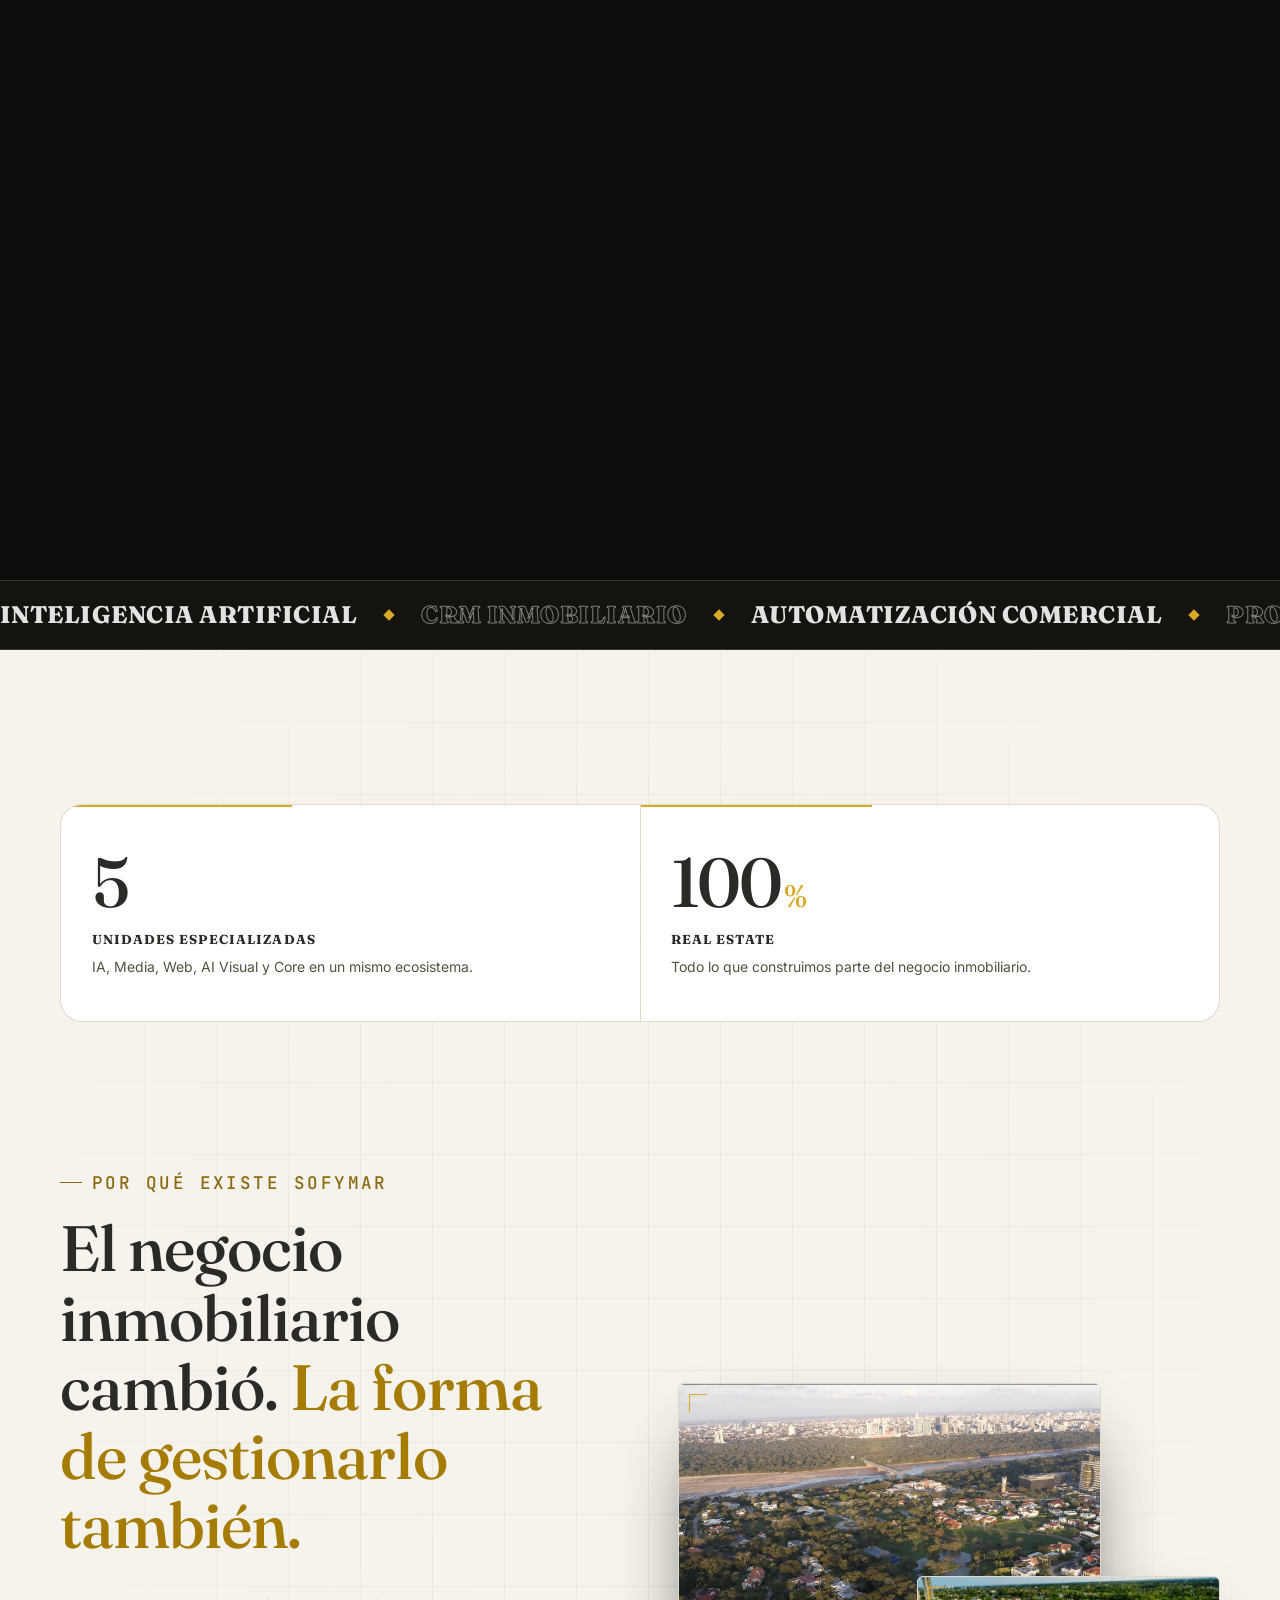
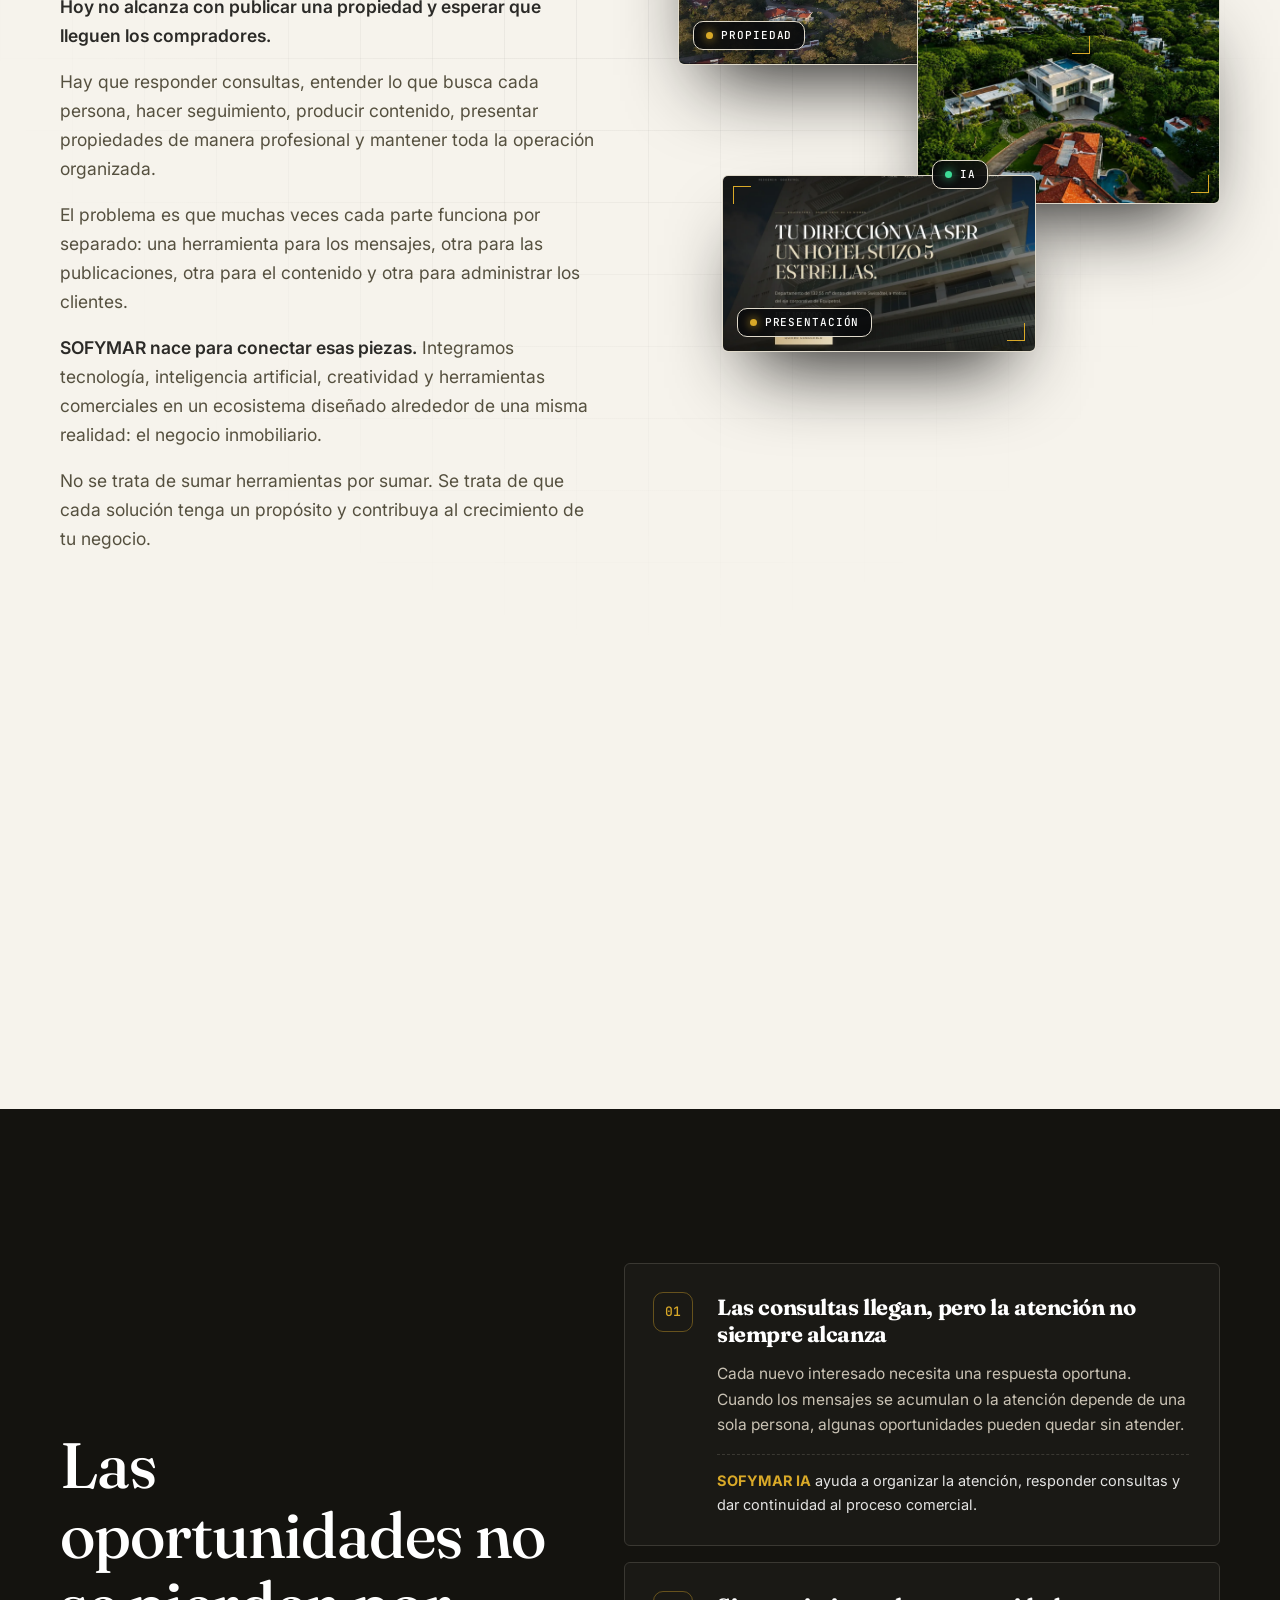
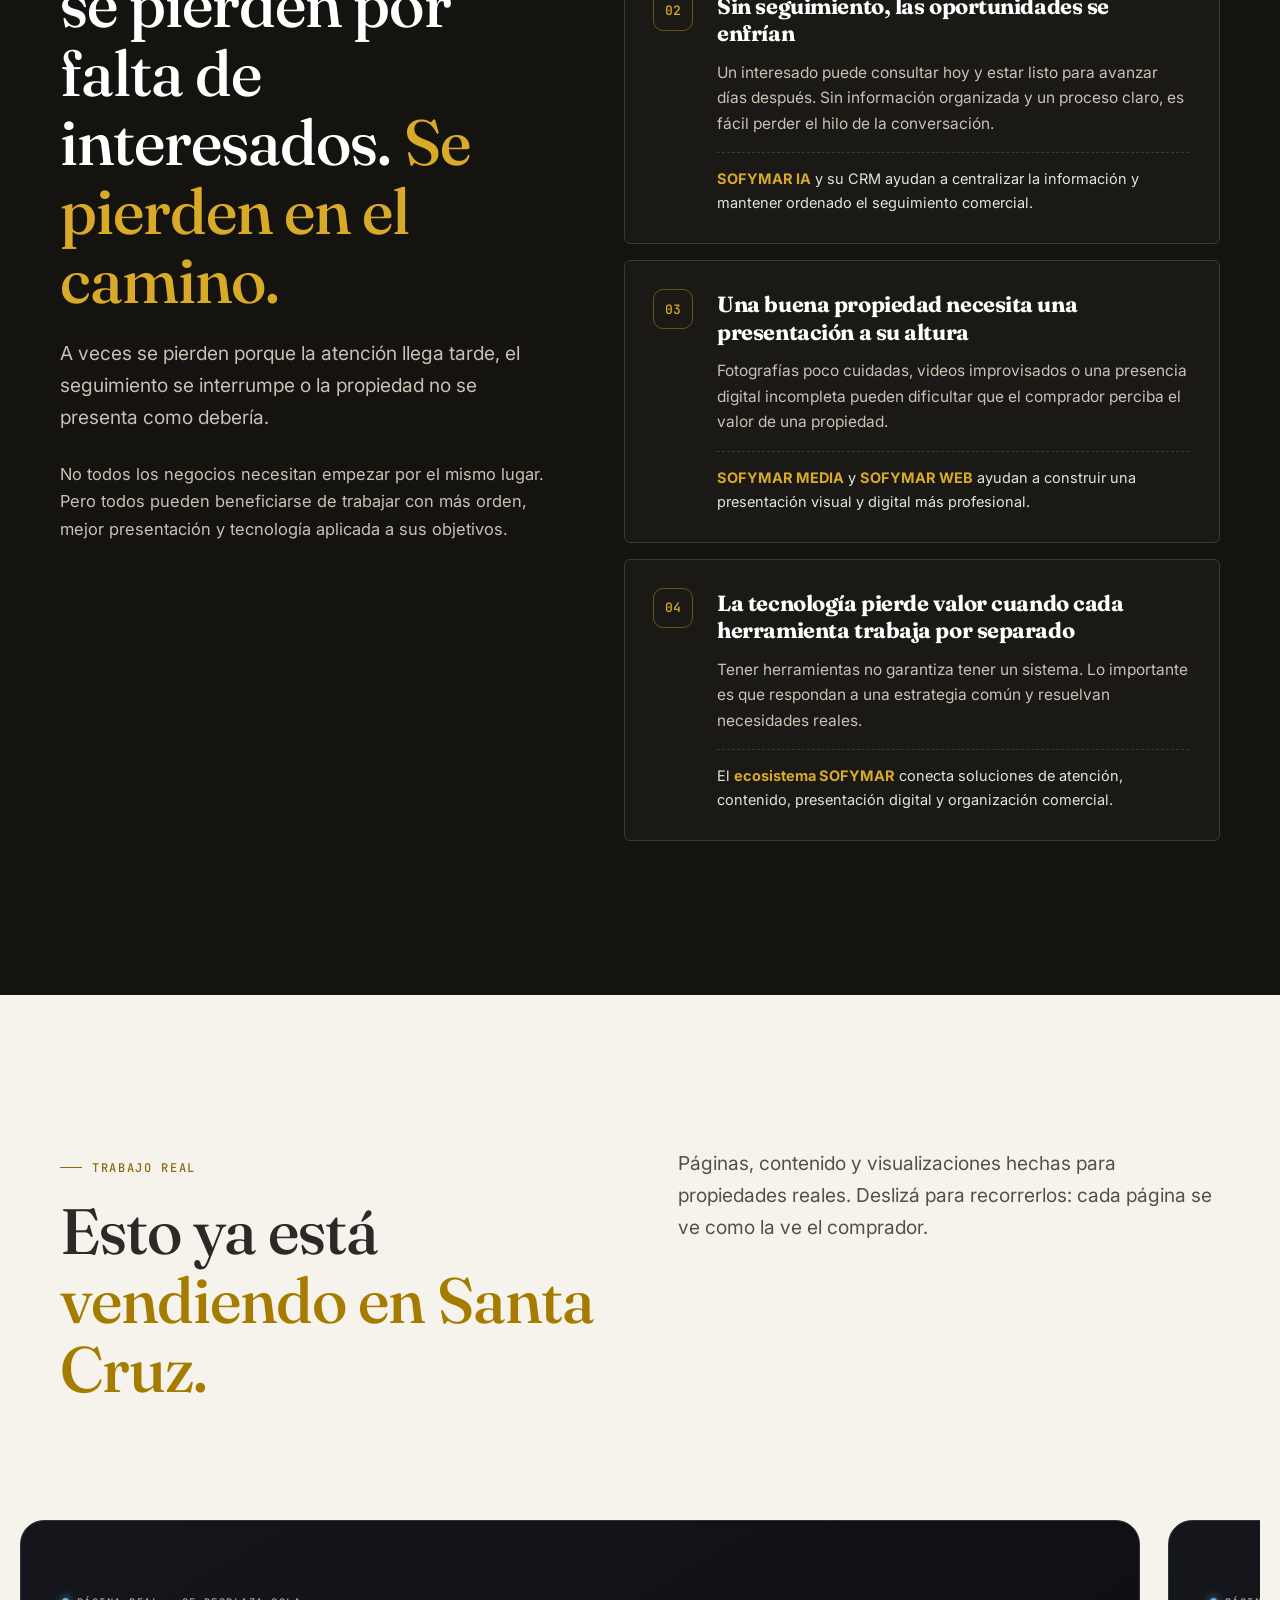
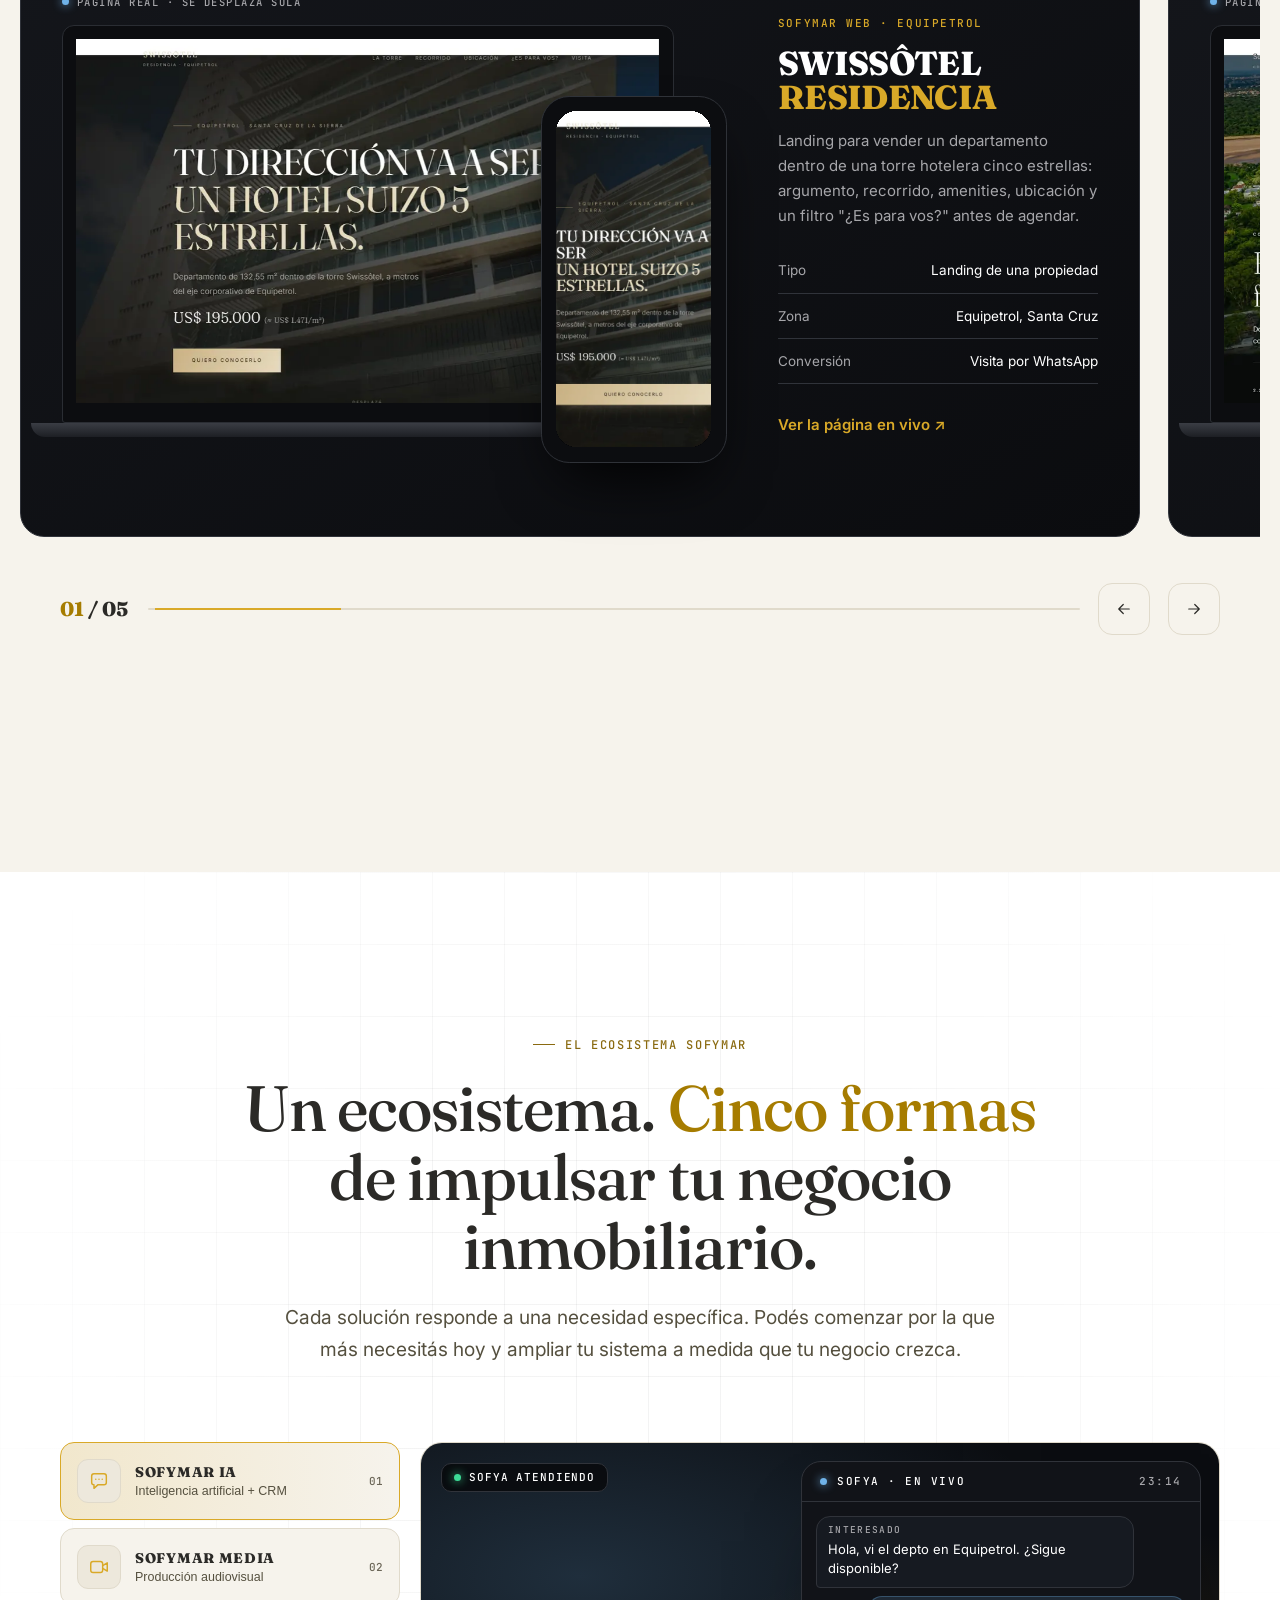
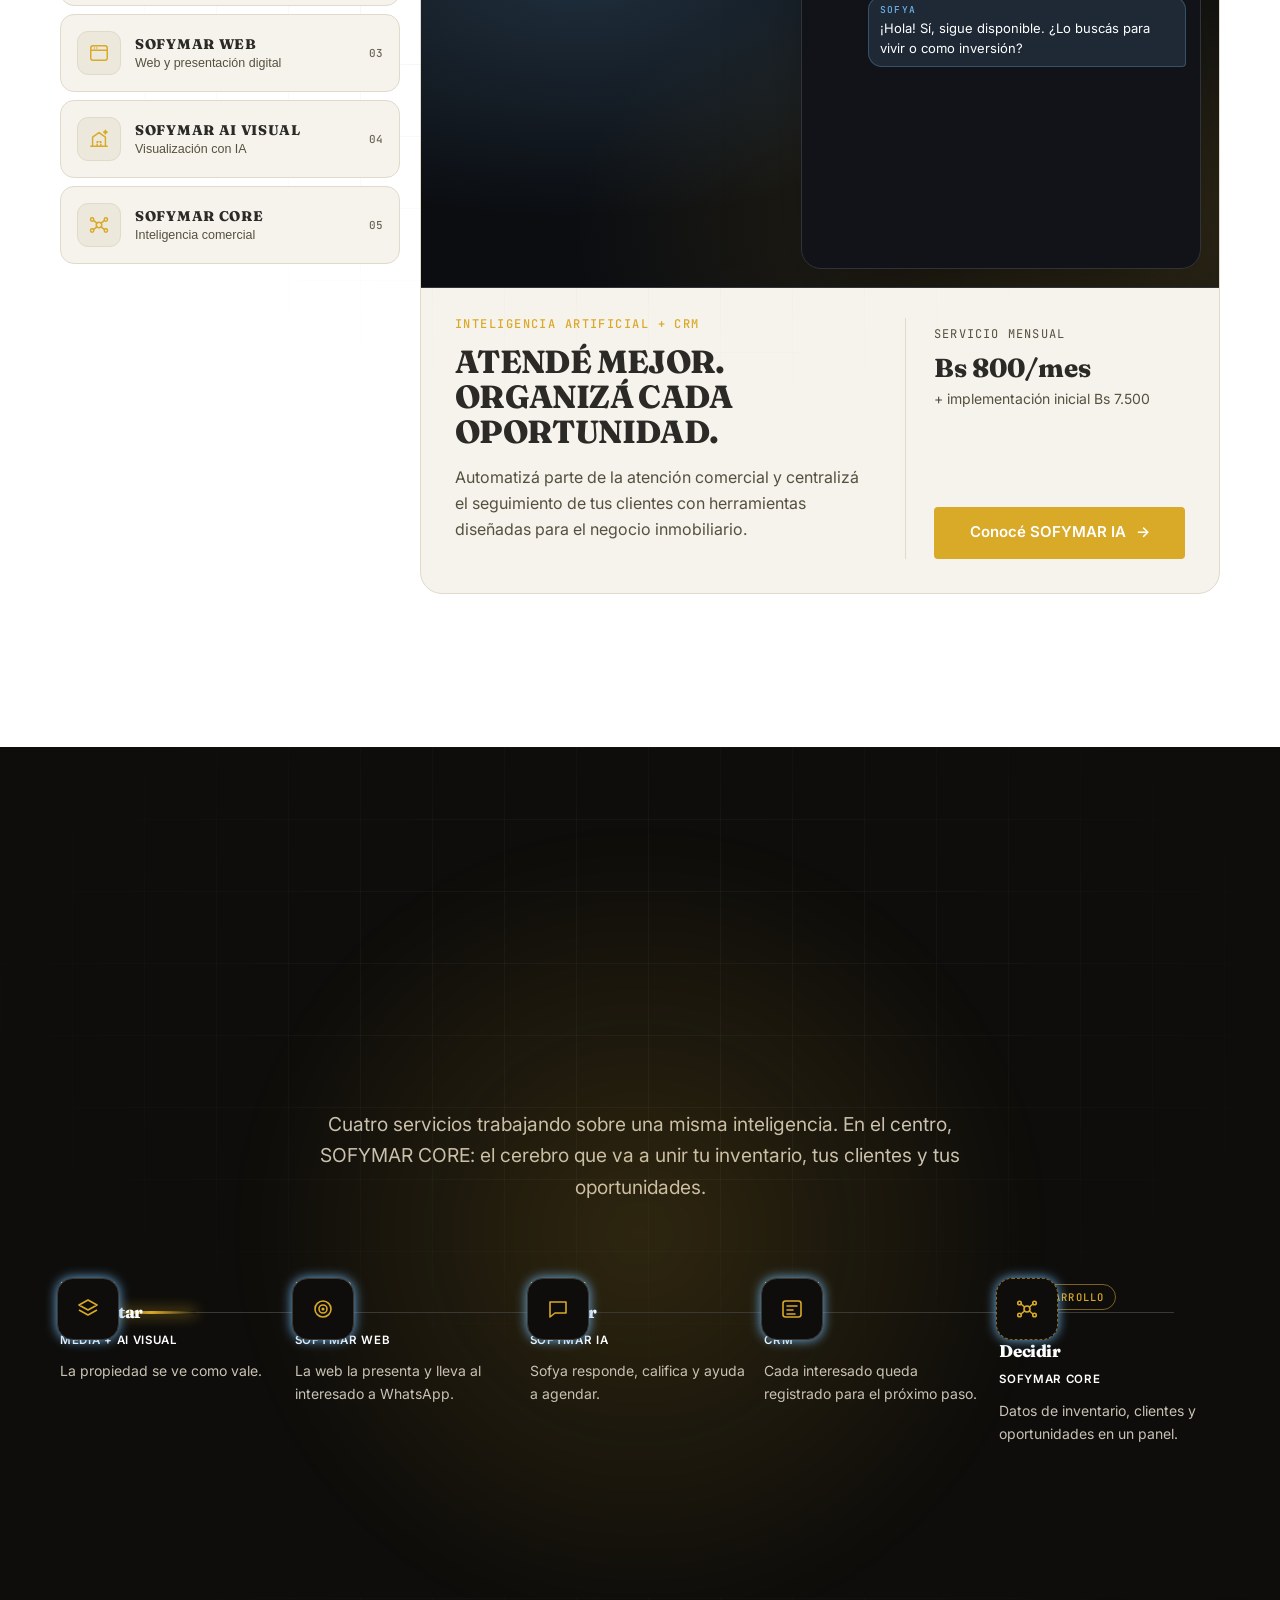
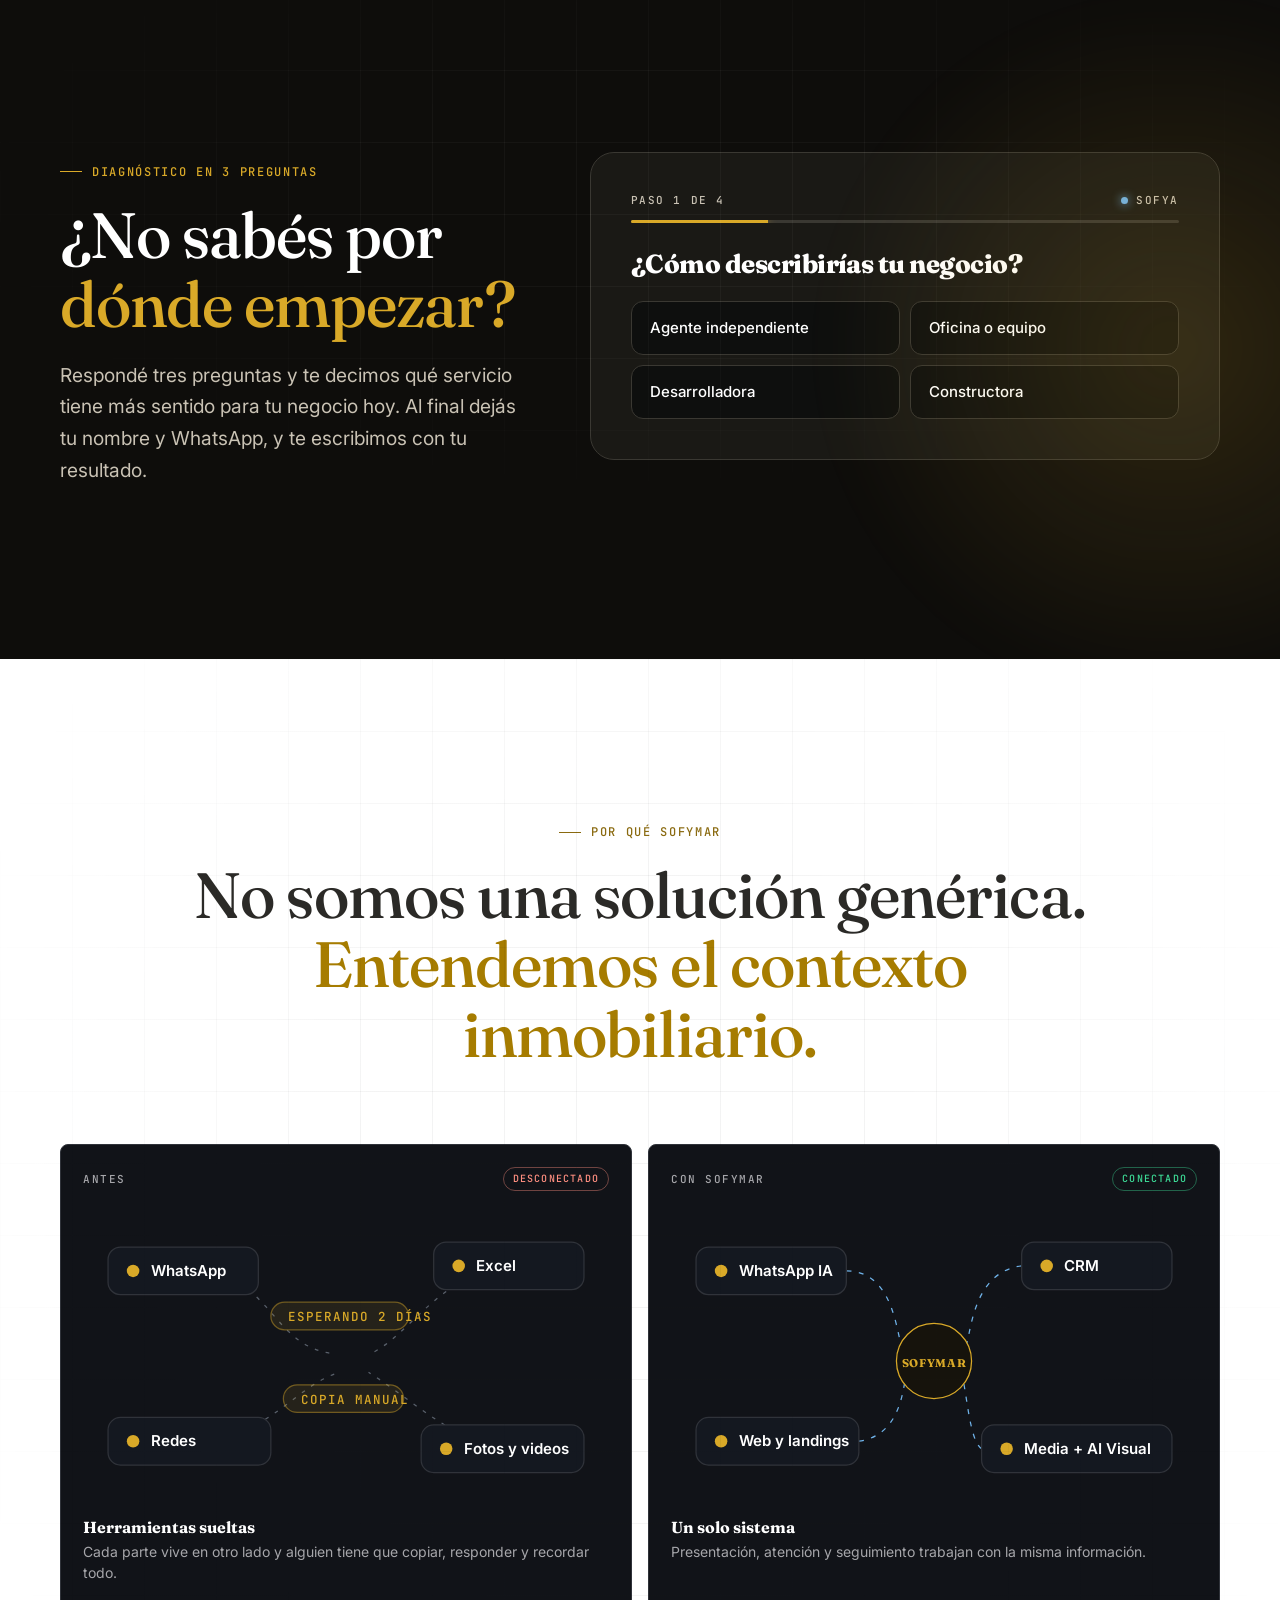
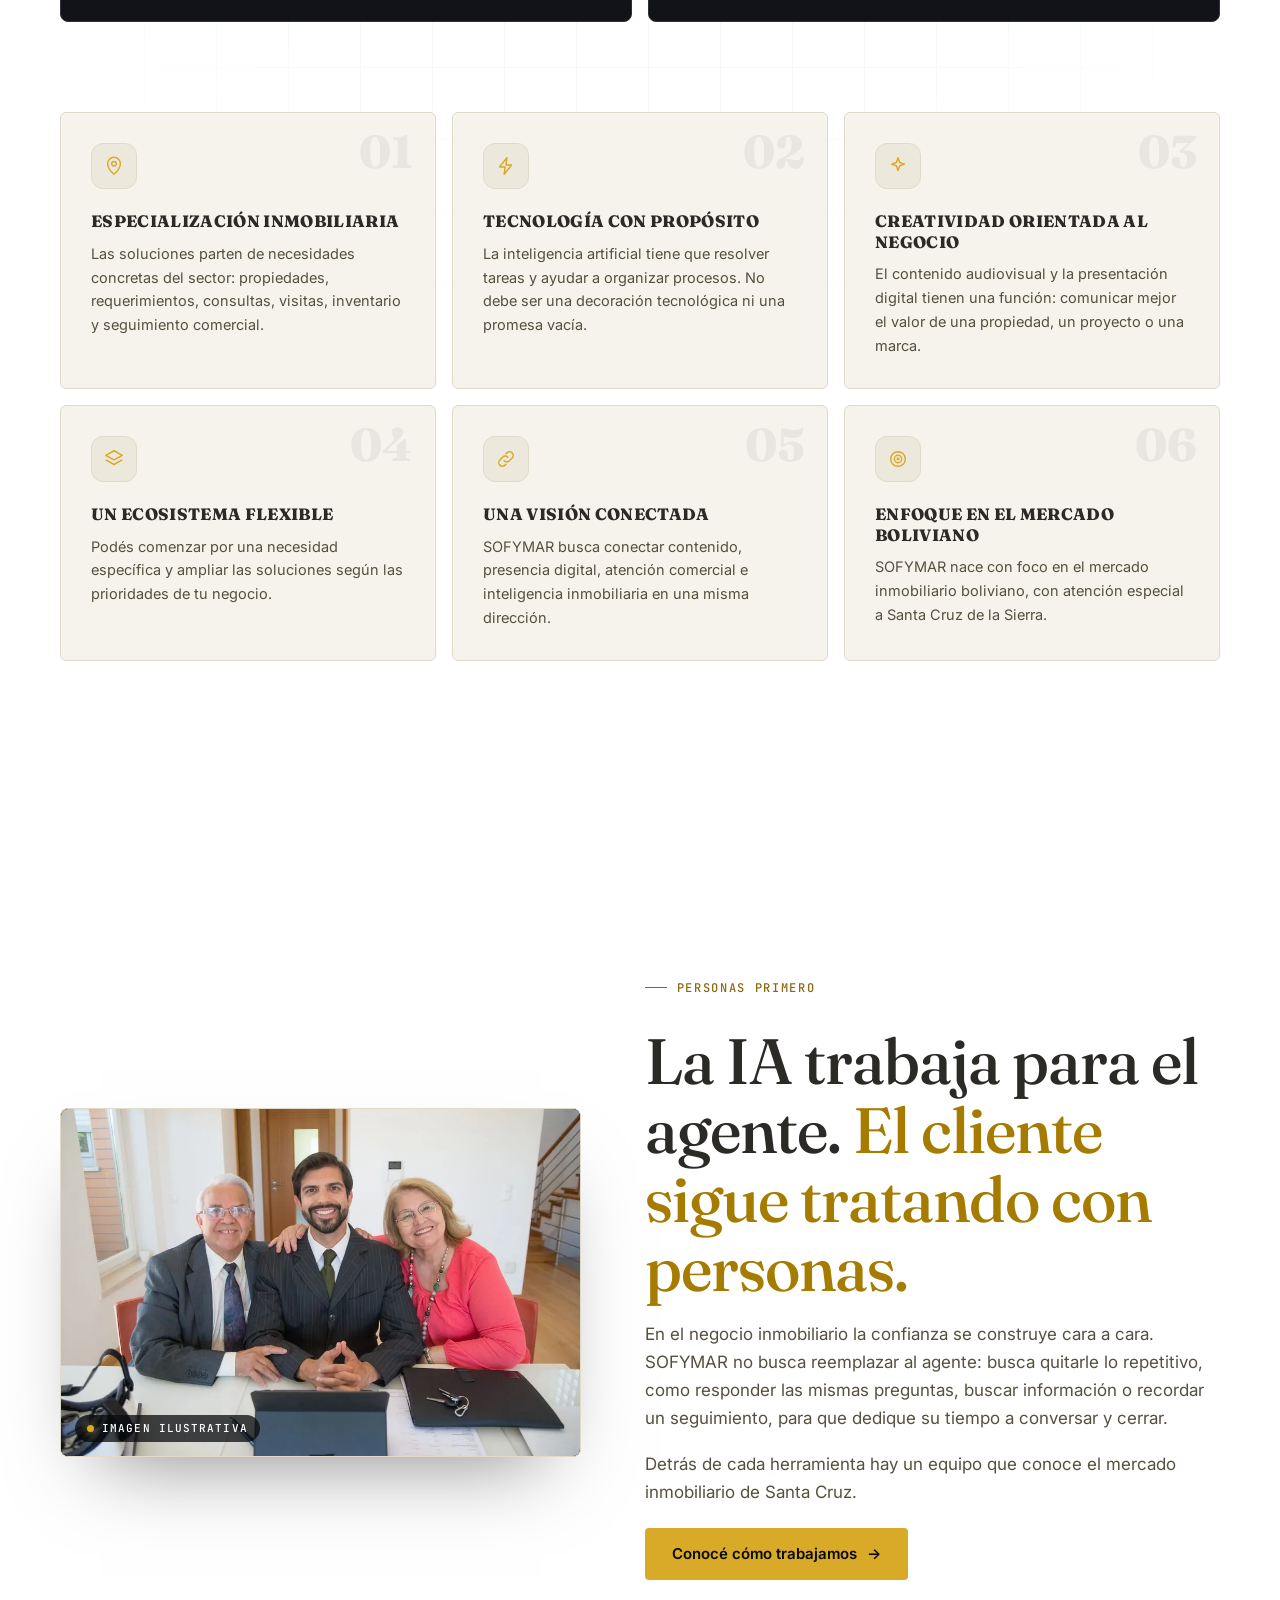
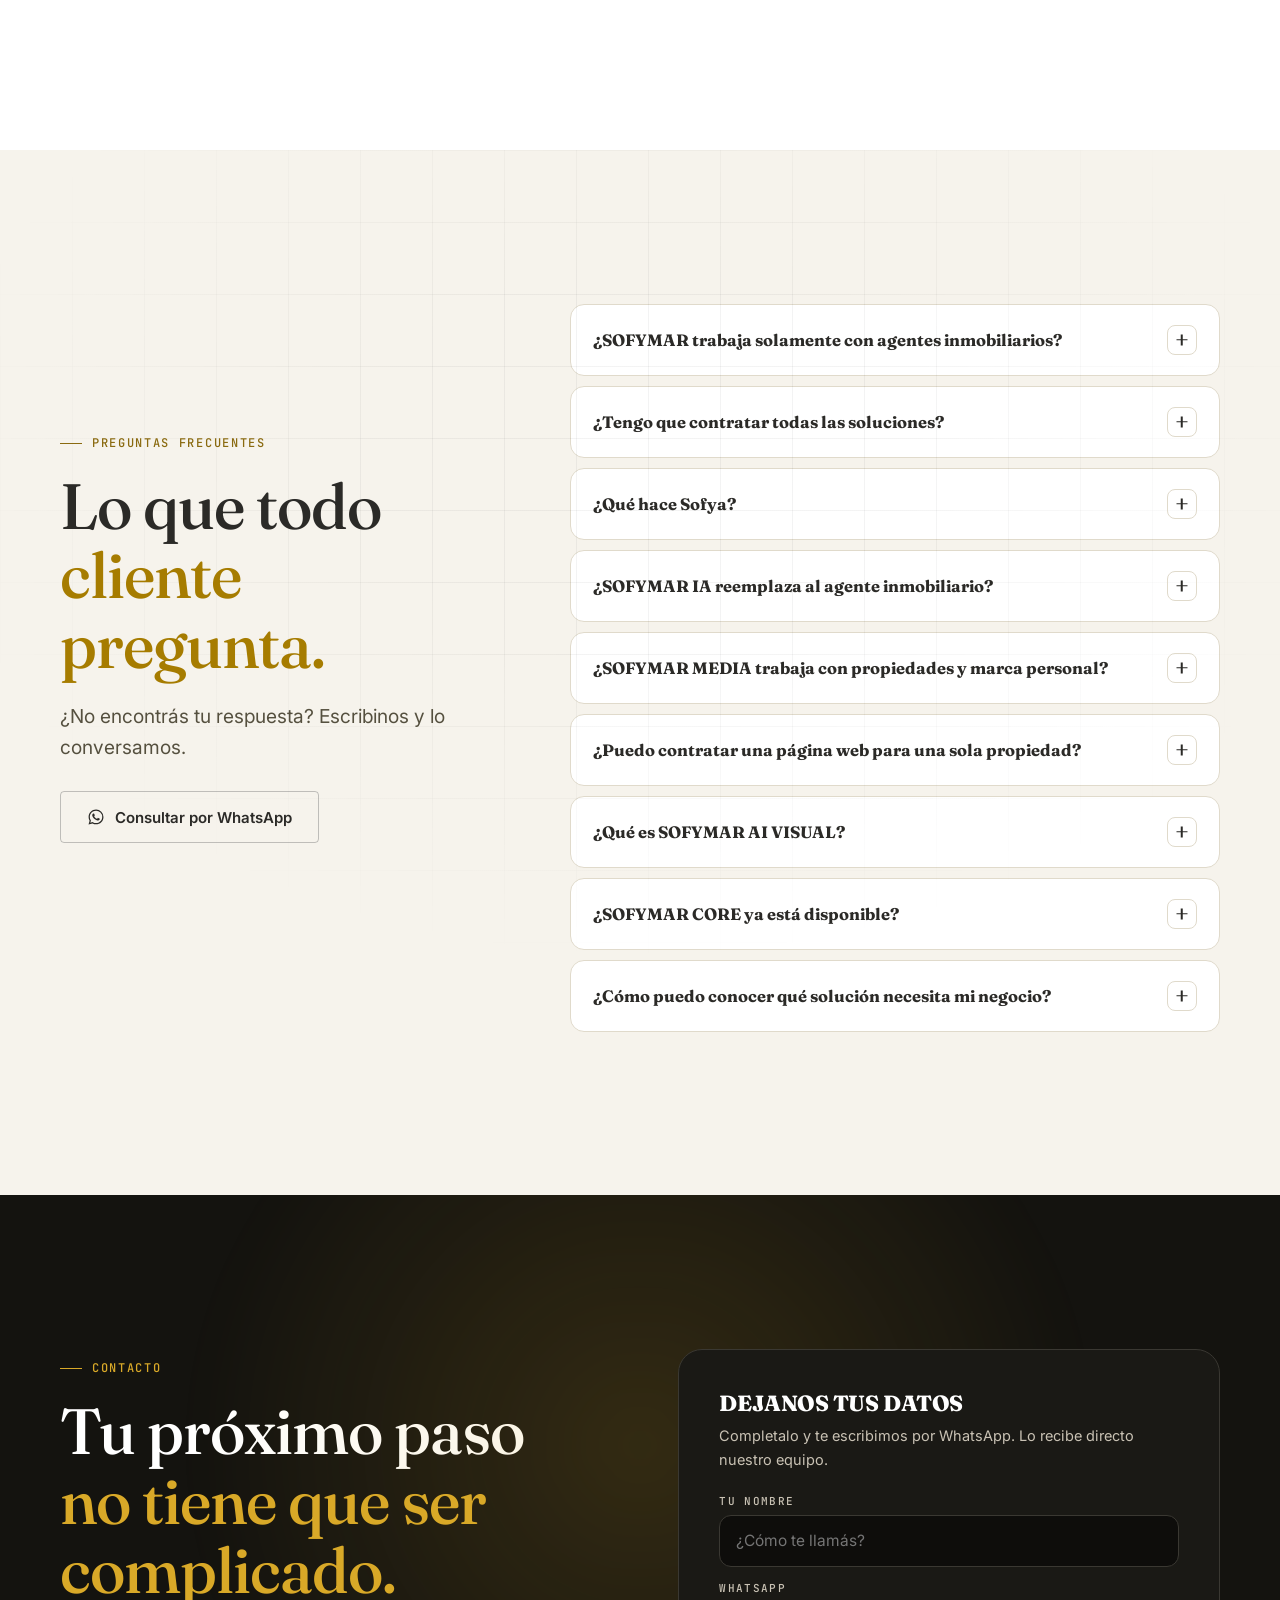
==== commit 1d4aed88: "Actualiza el sitio y los archivos de la web SOFYMAR Co-Authored-By: Claude Sonnet 5.5 <noreply@anthr" ====
--- a/index.html
+++ b/index.html
@@ -19,7 +19,7 @@
 <!-- PENDIENTE: con dominio, agregar <link rel="canonical"> y og:url; og:image absoluta -->
 <link rel="preconnect" href="https://fonts.googleapis.com">
 <link rel="preconnect" href="https://fonts.gstatic.com" crossorigin>
-<link href="https://fonts.googleapis.com/css2?family=Inter:wght@400;500;600&family=JetBrains+Mono:wght@500&family=Manrope:wght@500;600;700;800&display=swap" rel="stylesheet">
+<link href="https://fonts.googleapis.com/css2?family=Inter:wght@400;500;600&family=JetBrains+Mono:wght@500&family=Manrope:wght@500;600;700;800&family=Fraunces:opsz,wght@9..144,400;9..144,500;9..144,600&display=swap" rel="stylesheet">
 <link rel="stylesheet" href="assets/sofymar-v2.css">
 <link rel="stylesheet" href="assets/sofymar-extra.css">
 <link rel="preload" as="image" href="assets/hero-edificio-poster.jpg">
--- a/assets/sofymar-extra.css
+++ b/assets/sofymar-extra.css
@@ -721,3 +721,28 @@
   .pipe .stage .badge{justify-self:start}
 }
 @media (max-width:760px){.bfa .nd text{font-size:13px}.bfa .nd text{letter-spacing:0}}
+
+/* ==========================================================================
+   DIRECCIÓN "RESIDENCIA" — lujo silencioso (tokens de DESIGN.md)
+   Un solo bloque: para volver atrás, borrar desde acá hasta el final.
+   ========================================================================== */
+:root{
+  --bg:#0E0D0B;--bg-2:#14130F;--panel:#1A1915;--grafito:#2B2A27;
+  --line:#3A3832;--line-soft:rgba(58,56,50,.6);
+  --marfil:#F6F3EC;--titanio:#C9C2B4;--muted:#9A9484;
+  --f-h:"Fraunces",Georgia,"Times New Roman",serif;
+  --r:6px;
+}
+.lt,.lt-w{--bg:#F6F3EC;--bg-2:#F6F3EC;--panel:#FFFFFF;--grafito:#EDE8DC;--line:#E0DACB;--blanco:#2B2A27;--titanio:#55503F;--muted:#6B6657}
+.lt-w{--bg:#FFFFFF;--bg-2:#FFFFFF;--panel:#F6F3EC}
+h1,h2,h3,h4,.big,.mid,.h1,.sub-h,.h1-land{font-family:var(--f-h)}
+.big,.mid,.h1,.sub-h,.h1-land{font-weight:500;text-transform:none;letter-spacing:-.015em;line-height:1.08}
+.h1{line-height:1.04}
+.stage h3,.pipe-final,.ptable thead .am,.stat .n{text-transform:none}
+.stat .n,.ptable thead .am,.tp-table td{font-family:var(--f-h);font-weight:500}
+.btn{border-radius:4px;box-shadow:none}
+.btn-gold{box-shadow:none}
+.nav .btn,.sn-cta{border-radius:4px}
+.hud,.case,.browser,.work,.lux-card,.ag,.clip-box,.yt,.human-fig,.bfa-card,.eco-panel,.tp-table{--r:6px}
+.ag,.bfa-card,.human-fig,.yt,.clip-box,.reel,.reel-v,.noche{border-radius:8px}
+h3,h4{text-transform:none}
